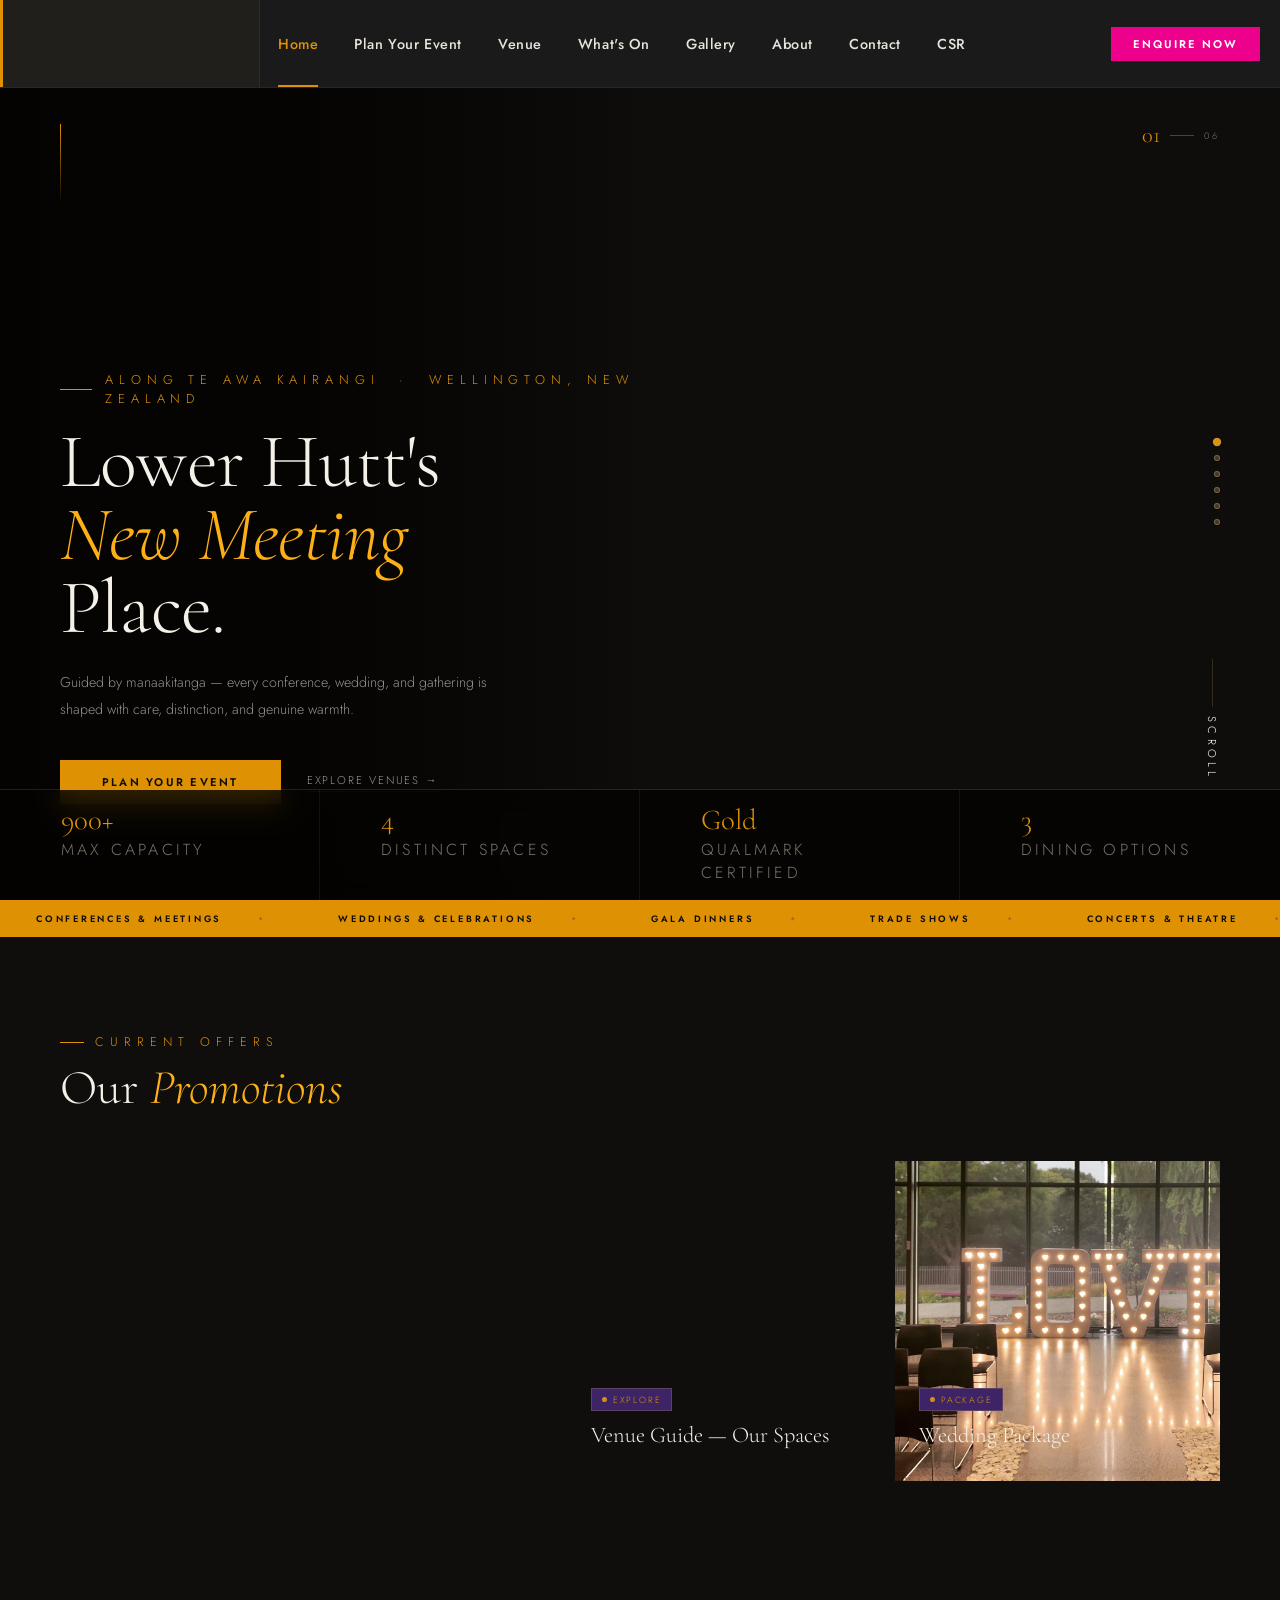
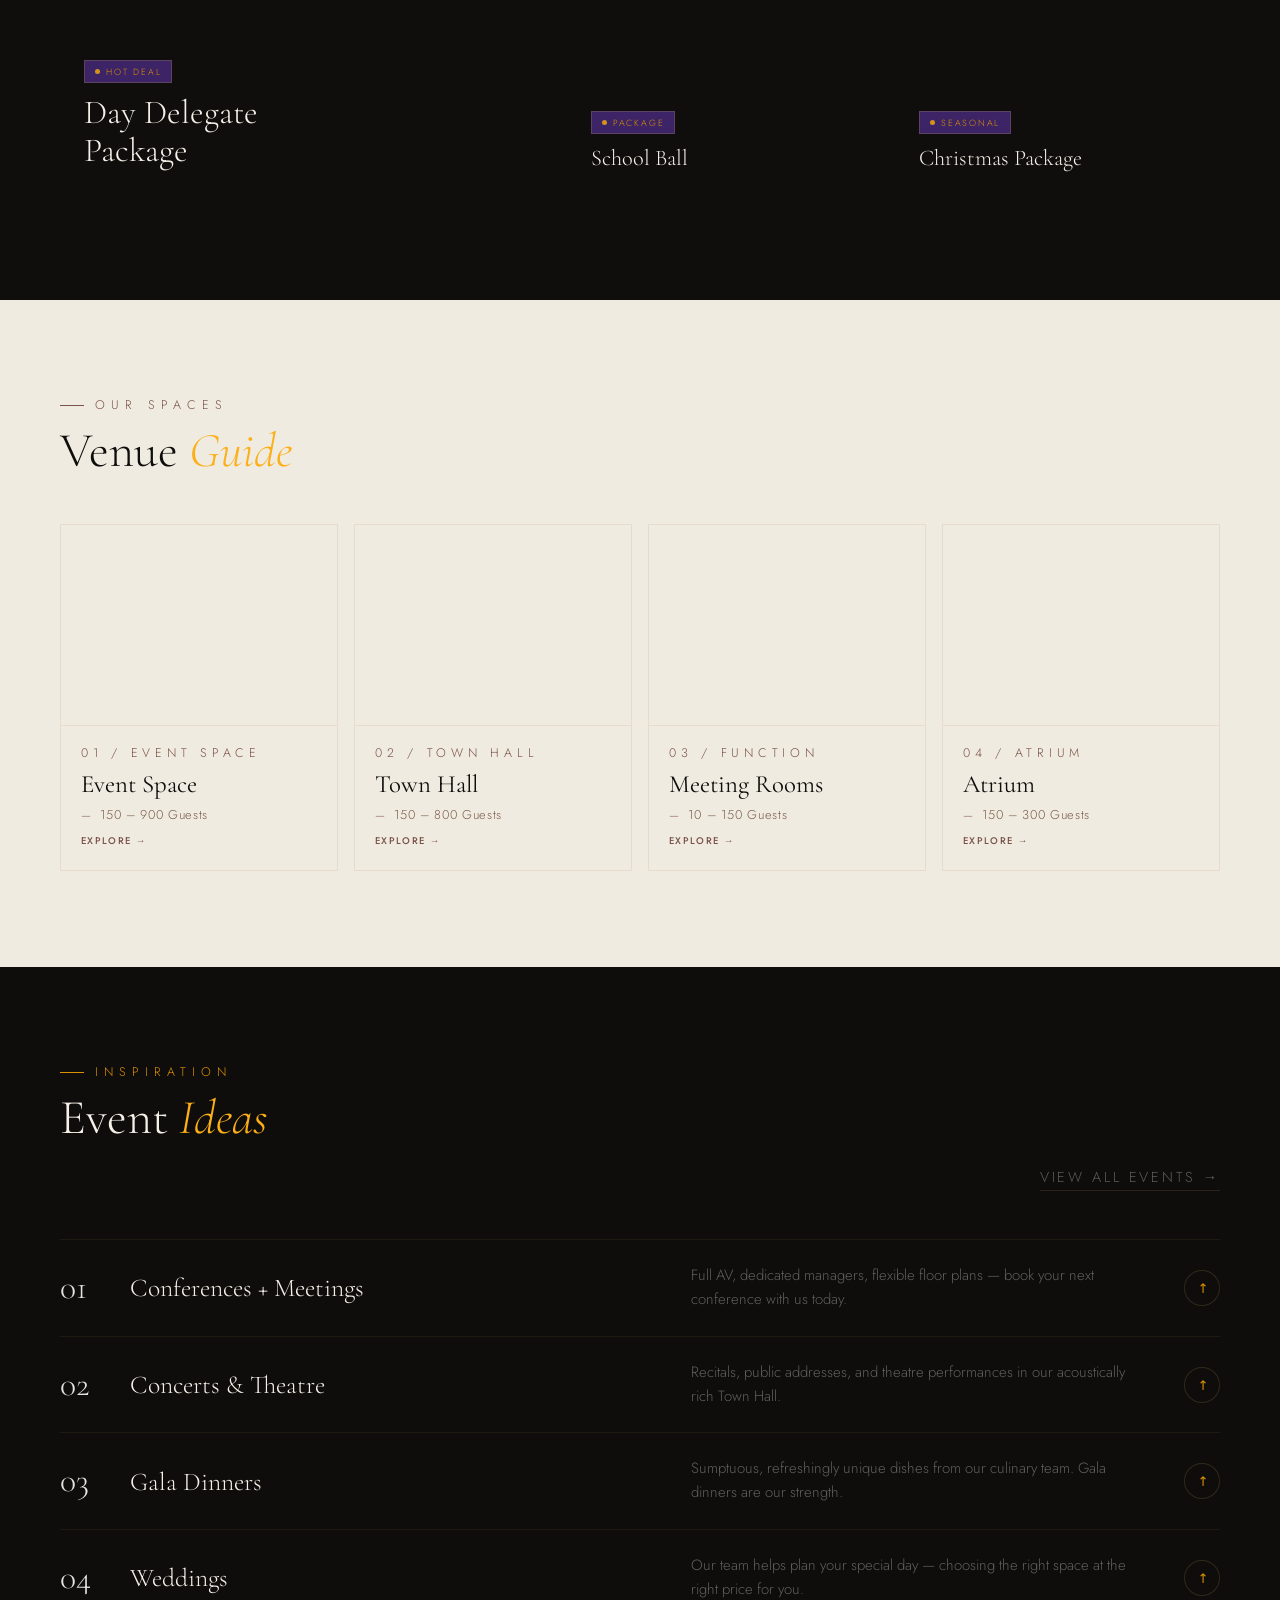
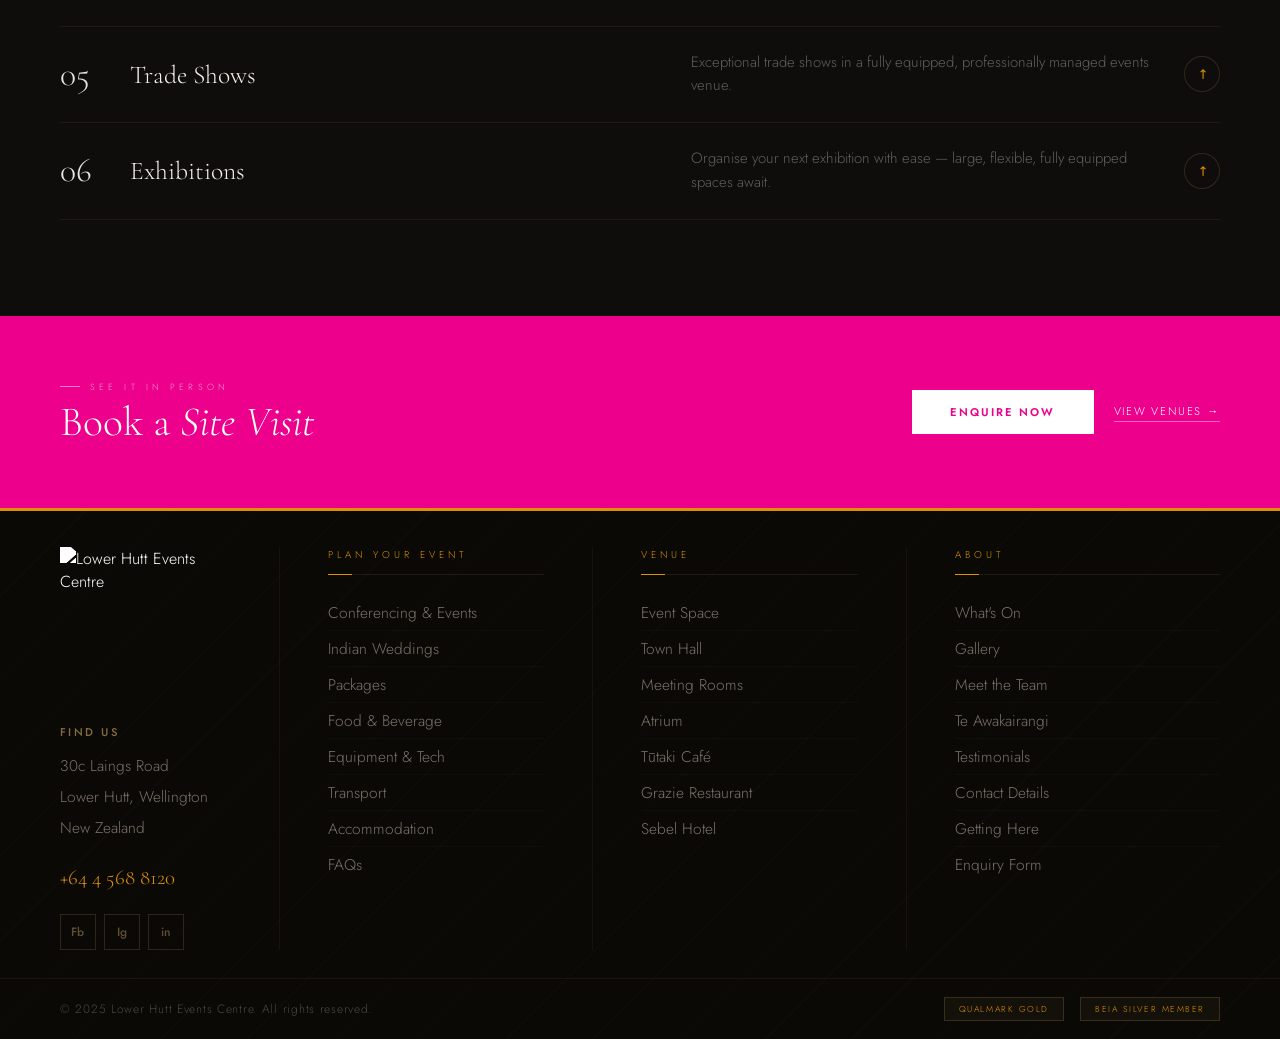
==== index.html @ 1696bfb8 "Update index.html" ====
<!DOCTYPE html>
<html lang="en">
<head>
<meta charset="UTF-8"/>
<meta name="viewport" content="width=device-width, initial-scale=1.0"/>
<link rel="stylesheet" href="style.css">
<title>Lower Hutt Events Centre</title>
<link rel="preconnect" href="https://fonts.googleapis.com"/>
<link rel="preconnect" href="https://fonts.gstatic.com" crossorigin/>
<link href="https://fonts.googleapis.com/css2?family=Cormorant+Garamond:ital,wght@0,300;0,400;0,600;1,300;1,400&family=Jost:wght@200;300;400;500;600&display=swap" rel="stylesheet"/>
<style>
 :root {
  --ink: #0e0d0b;
  --cream: #f5f0e8;
  --gold: #df9104;
  --gold-light: #fcaf17;
  --muted: #7a7268;
  --rust: #ec008c;
  --rust-dark: #3d2466;
  --section-bg: #f0ebe0;
  --section-dark: #0f0e0c;
  --lhec-img: url('https://amayaliving.co.nz/wp-content/uploads/2026/01/Event-Space-2-south-1.jpg');
}
/* rest of your CSS exactly as it is */
*, *::before, *::after { box-sizing: border-box; margin: 0; padding: 0; }
html { scroll-behavior: smooth; }
body { background: var(--ink); color: var(--cream); font-family: 'Jost', sans-serif; font-weight: 300; overflow-x: hidden; }
/* ═══════════════════════════════════════════
   NAV — identical to homepage
═══════════════════════════════════════════ */
 nav {
    position: fixed; top: 0; left: 0; right: 0; z-index: 500;
    display: flex; align-items: stretch;
    background: #1a1a1a;
    border-bottom: 1px solid rgba(255,255,255,.06);
 
    /* ✦ Taller nav to give logo room */
    height: 88px;
  }
 
  .nav-logo-wrap {
    display: flex; align-items: center;
    /* ✦ More vertical padding + wider slot */
    padding: 10px 36px;
    border-right: 1px solid rgba(255,255,255,.07);
    flex-shrink: 0;
 
    /* ✦ Subtle gold left-border accent so logo area feels premium */
    border-left: 3px solid var(--gold);
    background: rgba(184,151,90,.04);
  }
 
  .nav-logo-wrap img {
    /* ✦ Bigger: was 68px, now 72px height with no filter so gold shows */
    height: 160px;
    width: auto;
    object-fit: contain;
    /* removed brightness(0) invert so the real logo colours show */
    /* if your logo is dark-on-white, keep the filter line below instead: */
    /* filter: brightness(0) invert(1); */
    filter: brightness(0) invert(1);
  }
 
  /* ── everything below is UNCHANGED from your original ── */
  .nav-menu { display: flex; align-items: stretch; list-style: none; flex: 1; }
  .nav-menu li { display: flex; align-items: stretch; position: relative; }
  .nav-menu a {
    display: flex; align-items: center; padding: 0 18px;
    color: #e8e4dc; text-decoration: none;
    font-family: 'Jost'; font-size: .90rem; font-weight: 500; letter-spacing: .04em;
    white-space: nowrap; position: relative; transition: color .25s, background .25s;
  }
  .nav-menu a::after {
    content: ''; position: absolute; bottom: 0; left: 18px; right: 18px;
    height: 2px; background: var(--rust);
    transform: scaleX(0); transform-origin: left; transition: transform .28s ease;
  }
  .nav-menu a:hover { color: #fff; background: rgba(255,255,255,.04); }
  .nav-menu a:hover::after { transform: scaleX(1); }
  .nav-menu a.active-page { color: var(--gold); }
  .nav-menu a.active-page::after { transform: scaleX(1); background: var(--gold); }
 
  /* Dropdown */
  .nav-menu li:hover .dropdown { opacity: 1; pointer-events: all; transform: translateY(0); }
  .dropdown {
    position: absolute; top: 100%; left: 0; min-width: 240px;
    background: #1a1a1a; border: 1px solid rgba(255,255,255,.07);
    border-top: 2px solid var(--rust);
    opacity: 0; pointer-events: none; transform: translateY(8px);
    transition: opacity .25s, transform .25s;
    z-index: 600;
  }
  .dropdown a {
    padding: 11px 20px; font-size: .90rem; border-bottom: 1px solid rgba(255,255,255,.04);
    display: block;
  }
  .dropdown a:last-child { border-bottom: none; }
  .dropdown .sub-dropdown {
    position: absolute; left: 100%; top: 0; min-width: 200px;
    background: #222; border: 1px solid rgba(255,255,255,.07);
    opacity: 0; pointer-events: none; transform: translateX(8px);
    transition: opacity .25s, transform .25s;
  }
  .dropdown li:hover .sub-dropdown { opacity: 1; pointer-events: all; transform: translateX(0); }
  .dropdown li { position: relative; flex-direction: column; }
  .dropdown li a { width: 100%; }
 
  .nav-cta-wrap { display: flex; align-items: center; padding: 0 20px; flex-shrink: 0; }
  .nav-cta {
    font-size: .7rem; font-weight: 600; letter-spacing: .18em; text-transform: uppercase;
    color: #fff; background: var(--rust); padding: 9px 22px;
    text-decoration: none; transition: background .25s;
  }
  .nav-cta:hover { background: var(--rust-dark); }


  /* ══════════════════════════
     HERO
  ══════════════════════════ */
  .hero {
    position: relative;
    height: calc(100vh - 64px);
    margin-top: 64px;
    min-height: 620px;
    display: flex; flex-direction: column; justify-content: flex-end;
    overflow: hidden;
  }
 
  /* ── OLD single .hero-img replaced by slider (see below) ── */
 
  .hero-overlay {
    position: absolute; inset: 0; z-index: 2;
    background: linear-gradient(
      to right,
      rgba(4,3,2,0.97) 0%,
      rgba(4,3,2,0.80) 25%,
      rgba(4,3,2,0.0) 50%
    );
    pointer-events: none;
  }
  .hero-overlay::after {
    content: ''; position: absolute; inset: 0;
    background: linear-gradient(to right, rgba(4,3,2,.5) 0%, transparent 55%);
  }
 
  .hero-rule {
    position: absolute; top: 60px; left: 60px; z-index: 5;
    width: 1px; height: 0;
    background: linear-gradient(to bottom, var(--gold), transparent);
    animation: growR 1.1s .5s forwards;
  }
  @keyframes growR { to { height: 80px; } }
 
  .hero-content { position: relative; z-index: 3; padding: 0 60px 96px; max-width: 760px; }
 
  .hero-eyebrow {
    display: flex; align-items: center; gap: 13px;
    font-size: .8rem; letter-spacing: .46em; text-transform: uppercase; color: var(--gold);
    margin-bottom: 18px; opacity: 0; animation: up .7s .5s forwards;
  }
  .hero-eyebrow::before { content: ''; width: 32px; height: 1px; background: var(--gold); flex-shrink: 0; }
 
  .hero-h1 {
    font-family: 'Cormorant Garamond', serif; font-weight: 300;
    font-size: clamp(3rem, 6vw, 6.8rem);
    line-height: .95; letter-spacing: -.01em; margin-bottom: 24px;
    opacity: 0; animation: up .9s .65s forwards;
  }
  .hero-h1 em { font-style: italic; color: var(--gold-light); display: block; }
 
  .hero-sub {
    font-size: .89rem; font-weight: 300; color: rgba(245,240,232,.6);
    line-height: 1.85; max-width: 440px; margin-bottom: 38px;
    opacity: 0; animation: up .7s .85s forwards;
  }
  .hero-btns { display: flex; align-items: center; gap: 26px; opacity: 0; animation: up .7s 1.0s forwards; }
 
  .btn-gold { background: var(--gold); color: var(--ink); padding: 14px 42px; font-family: 'Jost'; font-size: .7rem; font-weight: 600; letter-spacing: .2em; text-transform: uppercase; text-decoration: none; transition: background .3s, transform .2s; display: inline-block; }
  .btn-gold:hover { background: var(--gold-light); transform: translateY(-2px); }
  .btn-line { color: rgba(245,240,232,.62); font-size: .7rem; letter-spacing: .17em; text-transform: uppercase; text-decoration: none; display: flex; align-items: center; gap: 9px; border-bottom: 1px solid rgba(184,151,90,.32); padding-bottom: 3px; transition: color .3s, border-color .3s; }
  .btn-line:hover { color: var(--cream); border-color: var(--gold); }
 
  .hero-stats {
    position: absolute; bottom: 0; left: 0; right: 0; z-index: 4;
    display: grid; grid-template-columns: repeat(4,1fr);
    border-top: 1px solid rgba(184,151,90,.18);
    opacity: 0; animation: up .6s 1.2s forwards;
  }
  .hero-stat { padding: 16px 61px; background: rgba(4,3,2,.78); backdrop-filter: blur(14px); border-right: 1px solid rgba(184,151,90,.1); display: flex; flex-direction: column; gap: 3px; }
  .hero-stat:last-child { border-right: none; }
  .hs-n { font-family: 'Cormorant Garamond', serif; font-size: 1.8rem; font-weight: 300; color: var(--gold); line-height: 1; }
  .hs-l {  letter-spacing: .2em; text-transform: uppercase; color: var(--muted); }
 
  /* ── scroll-hint: now the animated slider line ── */
  .scroll-hint {
    position: absolute; right: 60px; bottom: 119px; z-index: 6;
    display: flex; flex-direction: column; align-items: center; gap: 9px;
    opacity: 0; animation: fi .8s 1.5s forwards;
  }
  .scroll-hint span { font-size: .70rem;
    letter-spacing: .38em;
    text-transform: uppercase;
    color: #ffffff;
    font-weight: 300;
    writing-mode: vertical-rl; }
 
  /* The line — now acts as slide progress indicator */
  .scroll-line {
    width: 1px;
    height: 48px;
    background: rgba(184,151,90,.22);
    position: relative;
    overflow: hidden;
  }
  .scroll-line::after {
    content: '';
    position: absolute;
    top: -100%;
    left: 0;
    width: 100%;
    height: 100%;
    background: linear-gradient(to bottom, var(--gold), transparent);
    animation: slideProgress var(--slide-duration, 5s) linear infinite;
  }
  @keyframes slideProgress {
    0%   { top: -100%; opacity: 1; }
    85%  { top: 100%;  opacity: 1; }
    100% { top: 100%;  opacity: 0; }
  }
 
  @keyframes up { from{opacity:0;transform:translateY(24px)} to{opacity:1;transform:translateY(0)} }
  @keyframes fi  { from{opacity:0} to{opacity:1} }
 
  /* ══════════════════════════
       IMAGE SLIDER  (right half)
  ══════════════════════════ */
  .hero-slider {
    position: absolute;
    inset: 0;
    z-index: 1;
  }
 
  /* Each slide fills the full hero area; left 50% is covered by overlay gradient */
  .slide {
    position: absolute; inset: 0;
    background-size: cover;
    background-position: center 35%;
    opacity: 0;
    transform: scale(1.06);
    transition: opacity 1.1s cubic-bezier(.4,0,.2,1), transform 6s ease-out;
  }
  .slide.active {
    opacity: 1;
    transform: scale(1.0);
  }
  /* Subtle Ken-Burns exit for leaving slide */
  .slide.leaving {
    opacity: 0;
    transform: scale(1.04);
    transition: opacity 1.1s cubic-bezier(.4,0,.2,1), transform 1.1s ease-in;
  }
 
  /* Slide counter top-right */
  .slide-counter {
    position: absolute;
    top: 60px; right: 60px;
    z-index: 6;
    display: flex; align-items: center; gap: 10px;
    opacity: 0; animation: fi .8s 1.5s forwards;
  }
  .sc-current {
    font-family: 'Cormorant Garamond', serif;
    font-size: 1.4rem; font-weight: 300;
    color: var(--gold); line-height: 1;
  }
  .sc-sep { width: 24px; height: 1px; background: rgba(184,151,90,.4); }
  .sc-total { font-size: .58rem; letter-spacing: .3em; color: var(--muted); }
 
  /* Dot nav — stacked vertically on right edge */
  .slide-dots {
    position: absolute;
    right: 60px; top: 50%;
    transform: translateY(-50%);
    z-index: 6;
    display: flex; flex-direction: column; gap: 10px;
    opacity: 0; animation: fi .8s 1.7s forwards;
  }
  .dot {
    width: 6px; height: 6px;
    border-radius: 50%;
    background: rgba(184,151,90,.3);
    border: 1px solid rgba(184,151,90,.5);
    cursor: pointer;
    transition: background .3s, transform .3s;
  }
  .dot.active {
    background: var(--gold);
    transform: scale(1.4);
  }

  /* ══════════════════════════
     MARQUEE
  ══════════════════════════ */
  .marquee-band { background: var(--gold); padding: 12px 0; overflow: hidden; }
  .marquee-track { display: flex; width: max-content; animation: roll 28s linear infinite; }
  .marquee-track:hover { animation-play-state: paused; }
  .m-item { font-family: 'Jost'; font-size: .58rem; font-weight: 600; letter-spacing: .3em; text-transform: uppercase; color: var(--ink); white-space: nowrap; padding: 0 36px; display: flex; align-items: center; }
  .m-item::after { content: '✦'; margin-left: 36px; font-size: .38rem; color: rgba(14,13,11,.28); }
  @keyframes roll { from{transform:translateX(0)} to{transform:translateX(-50%)} }

  /* ══════════════════════════
     SHARED
  ══════════════════════════ */
  .sec-label { display: flex; align-items: center; gap: 11px; font-size: .78rem; letter-spacing: .48em; text-transform: uppercase; color: var(--gold); margin-bottom: 11px; }
  .sec-label::before { content: ''; width: 24px; height: 1px; background: var(--gold); }
  .sec-title { font-family: 'Cormorant Garamond', serif; font-size: clamp(2.3rem, 3.8vw, 3.8rem); font-weight: 300; line-height: 1.05; margin-bottom: 48px; }
  .sec-title em { font-style: italic; color: var(--gold-light); }

  /* ══════════════════════════
     PROMOTIONS
  ══════════════════════════ */
  .promotions { background: var(--section-dark); padding: 96px 60px; }

  .promo-grid { display: grid; grid-template-columns: 1.55fr 1fr 1fr; grid-template-rows: 320px 320px; gap: 3px; }

  .promo-card { position: relative; overflow: hidden; display: flex; flex-direction: column; justify-content: flex-end; text-decoration: none; color: var(--cream); }
  .promo-card.tall { grid-row: span 2; }

  .pc-bg {
    position: absolute; inset: 0;
    background-image: var(--lhec-img);
    background-size: cover;
    transition: transform .62s ease;
  }
  .promo-card.tall         .pc-bg { background-image:url('daydeli.jpg'); background-position: center 25%; }
  .promo-card:nth-child(2) .pc-bg { background-position: 12% 45%; }
  .promo-card:nth-child(3) .pc-bg { background-image:url('wedding.jpg');  }
  .promo-card:nth-child(4) .pc-bg { background-image:url('schollball.jpg'); background-position: 45% 65%; }
  .promo-card:nth-child(5) .pc-bg { background-image:url('christmas.jpg');  }
  .promo-card:hover .pc-bg { transform: scale(1.07); }

  .promo-card.tall         .pc-bg::after { content:''; position:absolute; inset:0;  }
  .promo-card:nth-child(2) .pc-bg::after { content:''; position:absolute; inset:0;  }
  .promo-card:nth-child(3) .pc-bg::after { content:''; position:absolute; inset:0; }
  .promo-card:nth-child(4) .pc-bg::after { content:''; position:absolute; inset:0;  }
  .promo-card:nth-child(5) .pc-bg::after { content:''; position:absolute; inset:0; }

  .pc-ov { position: absolute; inset: 0; z-index: 1; /*background: linear-gradient(to top, rgba(4,3,2,.93) 0%, rgba(4,3,2,.18) 55%, transparent 100%); transition: background .4s;*/ }
  .promo-card:hover .pc-ov { /*background: linear-gradient(to top, rgba(4,3,2,.97) 0%, rgba(4,3,2,.44) 60%, rgba(4,3,2,.06) 100%);*/ }

  .pc-body { position: relative; z-index: 2; padding: 22px 24px 26px; }
  .pc-badge { display: inline-flex; align-items: center; gap: 6px; font-size: .56rem; letter-spacing: .2em; text-transform: uppercase; color: var(--gold); background:#3d2466; border: 1px solid rgba(184,151,90,.26); padding: 4px 10px; margin-bottom: 11px; }
  .pc-badge .dot { width: 5px; height: 5px; border-radius: 50%; background: var(--gold); flex-shrink: 0; }
  .pc-name { font-family: 'Cormorant Garamond', serif; font-size: 1.4rem; font-weight: 300; line-height: 1.15; margin-bottom: 7px; }
  .promo-card.tall .pc-name { font-size: 2.1rem; }
  .pc-desc { font-size: .79rem; color: rgba(245,240,232,.52); line-height: 1.7; max-height: 0; overflow: hidden; opacity: 0; transition: max-height .44s, opacity .38s; }
  .promo-card:hover .pc-desc { max-height: 70px; opacity: 1; }
  .pc-cta {     
    display: inline-flex;
    align-items: center;
    gap: 7px;
    margin-top: 13px;
    font-size: 0.93rem;
    letter-spacing: .17em;
    text-transform: uppercase;
    color: #000000;
    transition: gap .3s;
    font-weight: 400; }
  .promo-card:hover .pc-cta { gap: 13px; }

  /* ══════════════════════════
     VENUE GUIDE
     Card = image on top (no gradient) + clean info strip below
  ══════════════════════════ */
  .venue-guide { background: var(--section-bg); color: var(--ink); padding: 96px 60px; }
  .venue-guide .sec-label { color: #7a5248; }
  .venue-guide .sec-label::before { background: #7a5248; }
  .venue-guide .sec-title { color: var(--ink); }

  .vg-grid { display: grid; grid-template-columns: repeat(4,1fr); gap: 16px; }

  .vg-card {
    display: flex; flex-direction: column;
    text-decoration: none; color: var(--ink);
    background: var(--section-bg);
    border: 1px solid rgba(139,76,42,.1);
    overflow: hidden;
    transition: box-shadow .3s, transform .3s;
  }
  .vg-card:hover { box-shadow: 0 8px 32px rgba(0,0,0,.1); transform: translateY(-3px); }

  /* Image top portion — no overlay, no gradient */
  .vg-img-wrap {
    height: 200px; overflow: hidden; flex-shrink: 0;
  }
  .vg-img {
    width: 100%; height: 100%;
    background-image: var(--lhec-img);
    background-size: cover;
    transition: transform .55s ease;
  }
  .vg-card:nth-child(1) .vg-img { background-image:url('images/hero-gallery.jpg');background-position: 18% 28%; }
  .vg-card:nth-child(2) .vg-img { background-image:url('images/townhall-home.jpeg');background-position: 50% 18%; }
  .vg-card:nth-child(3) .vg-img { background-image:url('images/Meeting Room.jpg');background-position: 80% 42%; }
  .vg-card:nth-child(4) .vg-img {background-image:url('images/Artium.jpg'); background-position: 28% 62%; }
  .vg-card:hover .vg-img { transform: scale(1.06); }

  /* Clean info strip — exactly like reference screenshot */
  .vg-info {
    padding: 18px 20px 22px;
    border-top: 1px solid rgba(139,76,42,.1);
    display: flex; flex-direction: column; gap: 0;
    background: var(--section-bg);
  }
  .vg-num { font-size: .78rem; letter-spacing: .38em; text-transform: uppercase; color: #7a5248; margin-bottom: 7px; }
  .vg-name { font-family: 'Cormorant Garamond', serif; font-size: 1.55rem; font-weight: 400; margin-bottom: 6px; color: var(--ink); }
  .vg-cap { font-size: .8rem; color: #7a5c48; display: flex; align-items: center; gap: 8px; letter-spacing: .05em; margin-bottom: 10px; }
  .vg-cap::before { content: '—'; color: #7a5248; font-size: .7rem; }
  .vg-arrow { display: inline-flex; align-items: center; gap: 5px; font-size: .6rem; letter-spacing: .14em; text-transform: uppercase; color: #7a5248; font-weight: 500; transition: gap .3s; }
  .vg-card:hover .vg-arrow { gap: 10px; }

  /* ══════════════════════════
     EVENT IDEAS
  ══════════════════════════ */
  .event-ideas { background: var(--ink); padding: 96px 60px; }
  .ei-header { display: flex; justify-content: space-between; align-items: flex-end; margin-bottom: 48px; }
  .ei-all { font-size: .90rem; letter-spacing: .2em; text-transform: uppercase; color: rgba(245,240,232,.35); text-decoration: none; border-bottom: 1px solid rgba(184,151,90,.16); padding-bottom: 3px; transition: color .3s, border-color .3s; }
  .ei-all:hover { color: var(--gold); border-color: var(--gold); }
  .ei-list { display: flex; flex-direction: column; }
  .ei-item { display: grid; grid-template-columns: 70px 1fr 1fr auto; align-items: center; padding: 24px 0; border-bottom: 1px solid rgba(184,151,90,.09); text-decoration: none; color: var(--cream); position: relative; overflow: hidden; transition: padding-left .34s; }
  .ei-item::before { content: ''; position: absolute; inset: 0; width: 0; background: rgba(184,151,90,.04); transition: width .38s; }
  .ei-item:hover { padding-left: 10px; }
  .ei-item:hover::before { width: 100%; }
  .ei-item:first-child { border-top: 1px solid rgba(184,151,90,.09); }
  .ei-n { font-family: 'Cormorant Garamond', serif; font-size: 2.1rem; font-weight: 300; color: rgba(255, 255, 255, 0.889); line-height: 1; transition: color .3s; }
  .ei-item:hover .ei-n { color: rgba(184,151,90,.3); }
  .ei-name { font-family: 'Cormorant Garamond', serif; font-size: 1.6rem; font-weight: 300; transition: color .3s; }
  .ei-item:hover .ei-name { color: var(--gold-light); }
  .ei-desc { font-size: .93rem; color: rgba(245,240,232,.36); line-height: 1.6; padding: 0 34px; transition: color .3s; }
  .ei-item:hover .ei-desc { color: rgba(245,240,232,.6); }
  .ei-arr { width: 36px; height: 36px; border: 1px solid rgba(184,151,90,.2); border-radius: 50%; display: flex; align-items: center; justify-content: center; color: var(--gold); font-size: .82rem; transform: rotate(-45deg); transition: transform .3s, background .3s, border-color .3s; }
  .ei-item:hover .ei-arr { transform: rotate(0); background: var(--gold); color: var(--ink); border-color: var(--gold); }

  /* ══════════════════════════
     FOOTER
  ══════════════════════════ */
 
</style>
</head>
<body>
<!-- ══ NAV ══ -->
<nav id="nav">
  <div class="nav-logo-wrap">
    <img src="https://amayaliving.co.nz/wp-content/uploads/2025/12/5-2.png" alt="Lower Hutt Events Centre"/>
  </div>
  <ul class="nav-menu">
    <li><a href="#"  class="active-page" >Home</a></li>
    <li>
      <a href="#" class="">Plan Your Event</a>
      <ul class="dropdown">
        <li><a href="#">Conferencing & Events</a></li>
        <li><a href="#">Indian Weddings</a></li>
        <li>
          <a href="#">Packages ›</a>
          <ul class="sub-dropdown">
            <li><a href="#">All Packages</a></li>
            <li><a href="#">Day Delegate</a></li>
            <li><a href="#">Wedding</a></li>
            <li><a href="#">School Ball</a></li>
            <li><a href="#">Christmas</a></li>
          </ul>
        </li>
        <li>
          <a href="#">Food & Beverage ›</a>
          <ul class="sub-dropdown">
            <li><a href="#">Catering</a></li>
            <li><a href="#">Tūtaki Café</a></li>
            <li><a href="#">Grazie Restaurant</a></li>
          </ul>
        </li>
        <li><a href="#">Equipment & Technology</a></li>
        <li><a href="#">Transport</a></li>
        <li><a href="#">Accommodation</a></li>
        <li><a href="#">FAQs</a></li>
      </ul>
    </li>
    <li>
      <a href="#">Venue</a>
      <ul class="dropdown">
        <li><a href="EventSpace.html">Event Space</a></li>
        <li><a href="TownHall.html">Town Hall</a></li>
        <li><a href="MeetingRooms.html">Meeting Rooms</a></li>
        <li><a href="Atrium.html">Atrium</a></li>
        <li><a href="TūtakiCafé.html">Tūtaki Café</a></li>
        <li><a href="Accommodation.html">Accommodation</a></li>
        <li><a href="FAQs.html">FAQs</a></li>
      </ul>
    </li>
    <li><a href="whtason.HTML">What's On</a></li>
    <li><a href="#">Gallery</a></li>
    <li>
      <a href="about.html">About</a>
    </li>
    <li>
      <a href="Contact.html">Contact</a>
    </li>
    <li><a href="#">CSR</a></li>
  </ul>
  <div class="nav-cta-wrap">
    <a href="Contact.html" class="nav-cta">Enquire Now</a>
  </div>
</nav>

<!-- ══ HERO ══ -->
<section class="hero">
 
  <!-- ★ NEW: 6-image slider (replaces single .hero-img) -->
  <div class="hero-slider" id="heroSlider">
    <div class="slide active" style="background-image:url('images/Hero\ Shot.png')"></div>
    <div class="slide" style="background-image:url('images/Meeting\ Room.jpg')"></div>
    <div class="slide" style="background-image:url('images/Vintners’Lunch2019--36.jpg')"></div>
    <div class="slide" style="background-image:url('images/NZHY\ -\ 016.JPG')"></div>
    <div class="slide" style="background-image:url('images/Artium-hero.jpg')"></div>
    <div class="slide" style="background-image:url('images/tutaki-hero.jpg')"></div>
  </div>
 
  <!-- Slide counter top-right -->
  <div class="slide-counter">
    <span class="sc-current" id="scCurrent">01</span>
    <span class="sc-sep"></span>
    <span class="sc-total">06</span>
  </div>
 
  <!-- Dot navigation -->
  <div class="slide-dots" id="slideDots"></div>
 
  <!-- Overlay gradient (unchanged) -->
  <div class="hero-overlay"></div>
 
  <!-- Vertical rule (unchanged) -->
  <div class="hero-rule"></div>
 
  <!-- Content (unchanged) -->
  <div class="hero-content">
    <p class="hero-eyebrow">Along Te Awa Kairangi &nbsp;·&nbsp; Wellington, New Zealand</p>
    <h1 class="hero-h1">
      Lower Hutt's<br>
      <em>New Meeting</em>
      Place.
    </h1>
    <p class="hero-sub">Guided by manaakitanga — every conference, wedding, and gathering is shaped with care, distinction, and genuine warmth.</p>
    <div class="hero-btns">
      <a href="#promotions" class="btn-gold">Plan Your Event</a>
      <a href="#venues" class="btn-line">Explore Venues →</a>
    </div>
  </div>
 
  <!-- Stats bar (unchanged) -->
  <div class="hero-stats">
    <div class="hero-stat"><span class="hs-n">900+</span><span class="hs-l">Max Capacity</span></div>
    <div class="hero-stat"><span class="hs-n">4</span><span class="hs-l">Distinct Spaces</span></div>
    <div class="hero-stat"><span class="hs-n">Gold</span><span class="hs-l">QualMark Certified</span></div>
    <div class="hero-stat"><span class="hs-n">3</span><span class="hs-l">Dining Options</span></div>
  </div>
 
  <!-- Scroll hint with animated line (unchanged markup, enhanced line) -->
  <div class="scroll-hint">
    <div class="scroll-line"></div>
    <span>Scroll</span>
  </div>
</section>

<!-- ══ MARQUEE ══ -->
<div class="marquee-band">
  <div class="marquee-track">
    <span class="m-item">Conferences & Meetings</span><span class="m-item">Weddings & Celebrations</span><span class="m-item">Gala Dinners</span><span class="m-item">Trade Shows</span><span class="m-item">Concerts & Theatre</span><span class="m-item">School Balls</span><span class="m-item">Exhibitions</span><span class="m-item">QualMark Gold Certified</span><span class="m-item">Conferences & Meetings</span><span class="m-item">Weddings & Celebrations</span><span class="m-item">Gala Dinners</span><span class="m-item">Trade Shows</span><span class="m-item">Concerts & Theatre</span><span class="m-item">School Balls</span><span class="m-item">Exhibitions</span><span class="m-item">QualMark Gold Certified</span>
  </div>
</div>

<!-- ══ PROMOTIONS ══ -->
<section class="promotions" id="promotions">
  <div class="reveal">
    <p class="sec-label">Current Offers</p>
    <h2 class="sec-title">Our <em>Promotions</em></h2>
  </div>
  <div class="promo-grid reveal">
    <div class="promo-card tall">
      <div class="pc-bg"></div><div class="pc-ov"></div>
      <div class="pc-body">
        <div class="pc-badge"><span class="dot"></span>Hot Deal</div>
        <h3 class="pc-name">Day Delegate<br>Package</h3>
        
      </div>
    </div>
    <div class="promo-card">
      <div class="pc-bg"></div><div class="pc-ov"></div>
      <div class="pc-body">
        <div class="pc-badge"><span class="dot"></span>Explore</div>
        <h3 class="pc-name">Venue Guide — Our Spaces</h3>
        
      </div>
    </div>
    <div class="promo-card">
      <div class="pc-bg"></div><div class="pc-ov"></div>
      <div class="pc-body">
        <div class="pc-badge"><span class="dot"></span>Package</div>
        <h3 class="pc-name">Wedding Package</h3>
      
      
      </div>
    </div>
    <div class="promo-card">
      <div class="pc-bg"></div><div class="pc-ov"></div>
      <div class="pc-body">
        <div class="pc-badge"><span class="dot"></span>Package</div>
        <h3 class="pc-name">School Ball </h3>
       
    
      </div>
    </div>
    <div class="promo-card">
      <div class="pc-bg"></div><div class="pc-ov"></div>
      <div class="pc-body">
        <div class="pc-badge"><span class="dot"></span>Seasonal</div>
        <h3 class="pc-name">Christmas Package</h3>
        
    
      </div>
    </div>
  </div>
</section>

<!-- ══ VENUE GUIDE ══ -->
<section class="venue-guide" id="venues">
  <div class="reveal">
    <p class="sec-label">Our Spaces</p>
    <h2 class="sec-title">Venue <em>Guide</em></h2>
  </div>
  <div class="vg-grid">

    <div class="vg-card reveal">
      <div class="vg-img-wrap"><div class="vg-img"></div></div>
      <div class="vg-info">
        <p class="vg-num">01 / Event Space</p>
        <h3 class="vg-name">Event Space</h3>
        <p class="vg-cap">150 – 900 Guests</p>
        <span class="vg-arrow">EXPLORE →</span>
      </div>
    </div>

    <div class="vg-card reveal d1">
      <div class="vg-img-wrap"><div class="vg-img"></div></div>
      <div class="vg-info">
        <p class="vg-num">02 / Town Hall</p>
        <h3 class="vg-name">Town Hall</h3>
        <p class="vg-cap">150 – 800 Guests</p>
        <span class="vg-arrow">EXPLORE →</span>
      </div>
    </div>

    <div class="vg-card reveal d2">
      <div class="vg-img-wrap"><div class="vg-img"></div></div>
      <div class="vg-info">
        <p class="vg-num">03 / Function</p>
        <h3 class="vg-name">Meeting Rooms</h3>
        <p class="vg-cap">10 – 150 Guests</p>
        <span class="vg-arrow">EXPLORE →</span>
      </div>
    </div>

    <div class="vg-card reveal d3">
      <div class="vg-img-wrap"><div class="vg-img"></div></div>
      <div class="vg-info">
        <p class="vg-num">04 / Atrium</p>
        <h3 class="vg-name">Atrium</h3>
        <p class="vg-cap">150 – 300 Guests</p>
        <span class="vg-arrow">EXPLORE →</span>
      </div>
    </div>

  </div>
</section>

<!-- ══ EVENT IDEAS ══ -->
<section class="event-ideas" id="events">
  <div class="ei-header reveal">
    <div>
      <p class="sec-label">Inspiration</p>
      <h2 class="sec-title">Event <em>Ideas</em></h2>
    </div>
    <a href="#promotions" class="ei-all">View All Events →</a>
  </div>
  <div class="ei-list">
    <a class="ei-item reveal"    href="#promotions"><span class="ei-n">01</span><span class="ei-name">Conferences + Meetings</span><span class="ei-desc">Full AV, dedicated managers, flexible floor plans — book your next conference with us today.</span><span class="ei-arr">↗</span></a>
    <a class="ei-item reveal d1" href="#promotions"><span class="ei-n">02</span><span class="ei-name">Concerts & Theatre</span><span class="ei-desc">Recitals, public addresses, and theatre performances in our acoustically rich Town Hall.</span><span class="ei-arr">↗</span></a>
    <a class="ei-item reveal d2" href="#promotions"><span class="ei-n">03</span><span class="ei-name">Gala Dinners</span><span class="ei-desc">Sumptuous, refreshingly unique dishes from our culinary team. Gala dinners are our strength.</span><span class="ei-arr">↗</span></a>
    <a class="ei-item reveal d1" href="#promotions"><span class="ei-n">04</span><span class="ei-name">Weddings</span><span class="ei-desc">Our team helps plan your special day — choosing the right space at the right price for you.</span><span class="ei-arr">↗</span></a>
    <a class="ei-item reveal d2" href="#promotions"><span class="ei-n">05</span><span class="ei-name">Trade Shows</span><span class="ei-desc">Exceptional trade shows in a fully equipped, professionally managed events venue.</span><span class="ei-arr">↗</span></a>
    <a class="ei-item reveal d1" href="#promotions"><span class="ei-n">06</span><span class="ei-name">Exhibitions</span><span class="ei-desc">Organise your next exhibition with ease — large, flexible, fully equipped spaces await.</span><span class="ei-arr">↗</span></a>
  </div>
</section>
<div class="cta-band"><div class="cta-band-content"><p class="cta-band-label">See It In Person</p><h2 class="cta-band-title">Book a <em>Site Visit</em></h2></div><div class="cta-band-actions"><a href="#" class="btn-white">Enquire Now</a><a href="#" class="btn-outline-white">View Venues →</a></div></div>
<!-- ═══ LHEC FOOTER ═══ -->
<footer class="lhec-footer">
 
  <!-- main grid -->
  <div class="lhec-ft-grid">
 
    <!-- col 1 — brand -->
    <div class="lhec-ft-col lhec-reveal lhec-d1">
      <img
        src="https://amayaliving.co.nz/wp-content/uploads/2025/12/5-2.png"
        class="lhec-ft-logo"
        alt="Lower Hutt Events Centre"
      />
      <p class="lhec-ft-addr">
        <strong>Find Us</strong>
        30c Laings Road<br>
        Lower Hutt, Wellington<br>
        New Zealand
      </p>
      <a href="tel:+6445688120" class="lhec-ft-phone">+64 4 568 8120</a>
      <div class="lhec-ft-social">
        <a href="#" aria-label="Facebook">Fb</a>
        <a href="#" aria-label="Instagram">Ig</a>
        <a href="#" aria-label="LinkedIn">in</a>
      </div>
    </div>
 
    <!-- col 2 — Plan Your Event -->
    <div class="lhec-ft-col lhec-reveal lhec-d2">
      <p class="lhec-ft-heading">Plan Your Event</p>
      <ul class="lhec-ft-links">
        <li><a href="#">Conferencing &amp; Events</a></li>
        <li><a href="#">Indian Weddings</a></li>
        <li><a href="#">Packages</a></li>
        <li><a href="#">Food &amp; Beverage</a></li>
        <li><a href="#">Equipment &amp; Tech</a></li>
        <li><a href="#">Transport</a></li>
        <li><a href="#">Accommodation</a></li>
        <li><a href="#">FAQs</a></li>
      </ul>
    </div>
 
    <!-- col 3 — Venue -->
    <div class="lhec-ft-col lhec-reveal lhec-d3">
      <p class="lhec-ft-heading">Venue</p>
      <ul class="lhec-ft-links">
        <li><a href="#">Event Space</a></li>
        <li><a href="#">Town Hall</a></li>
        <li><a href="#">Meeting Rooms</a></li>
        <li><a href="#">Atrium</a></li>
        <li><a href="#">Tūtaki Café</a></li>
        <li><a href="#">Grazie Restaurant</a></li>
        <li><a href="#">Sebel Hotel</a></li>
      </ul>
    </div>
 
    <!-- col 4 — About -->
    <div class="lhec-ft-col lhec-reveal lhec-d4">
      <p class="lhec-ft-heading">About</p>
      <ul class="lhec-ft-links">
        <li><a href="#">What's On</a></li>
        <li><a href="#">Gallery</a></li>
        <li><a href="#">Meet the Team</a></li>
        <li><a href="#">Te Awakairangi</a></li>
        <li><a href="#">Testimonials</a></li>
        <li><a href="#">Contact Details</a></li>
        <li><a href="#">Getting Here</a></li>
        <li><a href="#">Enquiry Form</a></li>
      </ul>
    </div>
 
  </div>
 
  <!-- bottom bar -->
  <div class="lhec-ft-bottom">
    <p class="lhec-ft-copy">© 2025 Lower Hutt Events Centre. All rights reserved.</p>
    <div style="display:flex;align-items:center;gap:16px;">
      <span class="lhec-ft-badge">QualMark Gold</span>
      <span class="lhec-ft-badge">BEIA Silver Member</span>
    </div>
  </div>
 
</footer>
 
<script>
  const obs = new IntersectionObserver(entries => {
    entries.forEach(e => { if (e.isIntersecting) e.target.classList.add('lhec-in'); });
  }, { threshold: 0.1 });
  document.querySelectorAll('.lhec-reveal').forEach(el => obs.observe(el));
</script>
<!-- ══ FOOTER ══ -->
<script>
  const SLIDE_DURATION = 5000; // ms per slide
  const slides = document.querySelectorAll('.slide');
  const dotsWrap = document.getElementById('slideDots');
  const scCurrent = document.getElementById('scCurrent');
  let current = 0;
  let timer;
 
  // Sync CSS animation duration with JS duration
  document.querySelector('.scroll-line').style.setProperty('--slide-duration', (SLIDE_DURATION / 1000) + 's');
 
  // Build dots
  slides.forEach((_, i) => {
    const d = document.createElement('button');
    d.className = 'dot' + (i === 0 ? ' active' : '');
    d.setAttribute('aria-label', 'Slide ' + (i + 1));
    d.addEventListener('click', () => goTo(i));
    dotsWrap.appendChild(d);
  });
 
  const dots = () => dotsWrap.querySelectorAll('.dot');
 
  function goTo(next) {
    if (next === current) return;
    clearTimeout(timer);
 
    // leaving animation
    slides[current].classList.remove('active');
    slides[current].classList.add('leaving');
    setTimeout(() => slides[current].classList.remove('leaving'), 1200);
 
    // update dots & counter
    dots()[current].classList.remove('active');
    current = next;
    dots()[current].classList.add('active');
    scCurrent.textContent = String(current + 1).padStart(2, '0');
 
    // enter
    slides[current].classList.add('active');
 
    // restart the line animation
    const line = document.querySelector('.scroll-line');
    line.style.animation = 'none';
    line.offsetHeight; // reflow
    line.style.animation = '';
 
    schedule();
  }
 
  function schedule() {
    timer = setTimeout(() => goTo((current + 1) % slides.length), SLIDE_DURATION);
  }
  schedule();
</script>
</body>
</html>
---- style.css ----
:root {
  --ink: #0e0d0b;
  --cream: #f5f0e8;
  --gold: #df9104;
  --gold-light: #fcaf17;
  --muted: #7a7268;
  --rust: #ec008c;
  --rust-dark: #3d2466;
  --section-bg: #f0ebe0;
  --section-dark: #0f0e0c;
  --lhec-img: url('https://amayaliving.co.nz/wp-content/uploads/2026/01/Event-Space-2-south-1.jpg');
}
/* rest of your CSS exactly as it is */
*, *::before, *::after { box-sizing: border-box; margin: 0; padding: 0; }
html { scroll-behavior: smooth; }
body { background: var(--ink); color: var(--cream); font-family: 'Jost', sans-serif; font-weight: 300; overflow-x: hidden; }
/* ═══════════════════════════════════════════
   NAV — identical to homepage
═══════════════════════════════════════════ */
 nav {
    position: fixed; top: 0; left: 0; right: 0; z-index: 500;
    display: flex; align-items: stretch;
    background: #1a1a1a;
    border-bottom: 1px solid rgba(255,255,255,.06);
 
    /* ✦ Taller nav to give logo room */
    height: 88px;
  }
 
  .nav-logo-wrap {
    display: flex; align-items: center;
    /* ✦ More vertical padding + wider slot */
    padding: 10px 36px;
    border-right: 1px solid rgba(255,255,255,.07);
    flex-shrink: 0;
 
    /* ✦ Subtle gold left-border accent so logo area feels premium */
    border-left: 3px solid var(--gold);
    background: rgba(184,151,90,.04);
  }
 
  .nav-logo-wrap img {
    /* ✦ Bigger: was 68px, now 72px height with no filter so gold shows */
    height: 160px;
    width: auto;
    object-fit: contain;
    /* removed brightness(0) invert so the real logo colours show */
    /* if your logo is dark-on-white, keep the filter line below instead: */
    /* filter: brightness(0) invert(1); */
    filter: brightness(0) invert(1);
  }
 
  /* ── everything below is UNCHANGED from your original ── */
  .nav-menu { display: flex; align-items: stretch; list-style: none; flex: 1; }
  .nav-menu li { display: flex; align-items: stretch; position: relative; }
  .nav-menu a {
    display: flex; align-items: center; padding: 0 18px;
    color: #e8e4dc; text-decoration: none;
    font-family: 'Jost'; font-size: .90rem; font-weight: 500; letter-spacing: .04em;
    white-space: nowrap; position: relative; transition: color .25s, background .25s;
  }
  .nav-menu a::after {
    content: ''; position: absolute; bottom: 0; left: 18px; right: 18px;
    height: 2px; background: var(--rust);
    transform: scaleX(0); transform-origin: left; transition: transform .28s ease;
  }
  .nav-menu a:hover { color: #fff; background: rgba(255,255,255,.04); }
  .nav-menu a:hover::after { transform: scaleX(1); }
  .nav-menu a.active-page { color: var(--gold); }
  .nav-menu a.active-page::after { transform: scaleX(1); background: var(--gold); }
 
  /* Dropdown */
  .nav-menu li:hover .dropdown { opacity: 1; pointer-events: all; transform: translateY(0); }
  .dropdown {
    position: absolute; top: 100%; left: 0; min-width: 240px;
    background: #1a1a1a; border: 1px solid rgba(255,255,255,.07);
    border-top: 2px solid var(--rust);
    opacity: 0; pointer-events: none; transform: translateY(8px);
    transition: opacity .25s, transform .25s;
    z-index: 600;
  }
  .dropdown a {
    padding: 11px 20px; font-size: .90rem; border-bottom: 1px solid rgba(255,255,255,.04);
    display: block;
  }
  .dropdown a:last-child { border-bottom: none; }
  .dropdown .sub-dropdown {
    position: absolute; left: 100%; top: 0; min-width: 200px;
    background: #222; border: 1px solid rgba(255,255,255,.07);
    opacity: 0; pointer-events: none; transform: translateX(8px);
    transition: opacity .25s, transform .25s;
  }
  .dropdown li:hover .sub-dropdown { opacity: 1; pointer-events: all; transform: translateX(0); }
  .dropdown li { position: relative; flex-direction: column; }
  .dropdown li a { width: 100%; }
 
  .nav-cta-wrap { display: flex; align-items: center; padding: 0 20px; flex-shrink: 0; }
  .nav-cta {
    font-size: .7rem; font-weight: 600; letter-spacing: .18em; text-transform: uppercase;
    color: #fff; background: var(--rust); padding: 9px 22px;
    text-decoration: none; transition: background .25s;
  }
  .nav-cta:hover { background: var(--rust-dark); }


/* ═══════════════════════════════════════════
   INNER PAGE HERO (shorter than homepage)
═══════════════════════════════════════════ */
.inner-hero {
  position: relative;
  height: 420px; margin-top: 89px;
  display: flex; flex-direction: column; justify-content: flex-end;
  overflow: hidden;
}
.inner-hero.tall { height: 560px; }
.ih-bg {
  position: absolute; inset: 0;
  background-image: var(--lhec-img);
  background-size: cover; background-position: center;
}
.ih-overlay {
  position: absolute; inset: 0;
 
}
.ih-overlay::after {
  content: ''; position: absolute; inset: 0;
  background: linear-gradient(to right, rgba(4,3,2,.6) 0%, transparent 60%);
}
.ih-content {
  position: relative; z-index: 3; padding: 0 60px 52px; max-width: 800px;
}
.ih-breadcrumb {
  display: flex; align-items: center; gap: 8px;
  font-size: .rem; letter-spacing: .3em; text-transform: uppercase;
  color: var(--muted); margin-bottom: 14px;
}
.ih-breadcrumb a { color: var(--muted); text-decoration: none; transition: color .2s; }
.ih-breadcrumb a:hover { color: var(--gold); }
.ih-breadcrumb span { color: var(--gold); }
.ih-eyebrow {
  display: flex; align-items: center; gap: 12px;
  font-size: .90rem; letter-spacing: .46em; text-transform: uppercase;
  color: var(--gold); margin-bottom: 14px;
}
.ih-eyebrow::before { content: ''; width: 28px; height: 1px; background: var(--gold); }
.ih-h1 {
  font-family: 'Cormorant Garamond', serif; font-weight: 300;
  font-size: clamp(2.4rem, 4.5vw, 5rem);
  line-height: .95; letter-spacing: -.01em; margin-bottom: 16px;
}
.ih-h1 em { font-style: italic; color: var(--gold-light); display: block; }
.ih-sub {
  font-size: .88rem; font-weight: 300; color: rgba(245,240,232,.55);
  line-height: 1.8; max-width: 520px;
}
 :root {
  --ink: #0e0d0b;
  --cream: #f5f0e8;
  --gold: #df9104;
  --gold-light: #fcaf17;
  --muted: #7a7268;
  --rust: #ec008c;
  --rust-dark: #3d2466;
  --section-bg: #f0ebe0;
  --section-dark: #0f0e0c;
  --lhec-img: url('https://amayaliving.co.nz/wp-content/uploads/2026/01/Event-Space-2-south-1.jpg');
}
/* rest of your CSS exactly as it is */
*, *::before, *::after { box-sizing: border-box; margin: 0; padding: 0; }
html { scroll-behavior: smooth; }
body { background: var(--ink); color: var(--cream); font-family: 'Jost', sans-serif; font-weight: 300; overflow-x: hidden; }
/* ═══════════════════════════════════════════
   NAV — identical to homepage
═══════════════════════════════════════════ */
 nav {
    position: fixed; top: 0; left: 0; right: 0; z-index: 500;
    display: flex; align-items: stretch;
    background: #1a1a1a;
    border-bottom: 1px solid rgba(255,255,255,.06);
 
    /* ✦ Taller nav to give logo room */
    height: 88px;
  }
 
  .nav-logo-wrap {
    display: flex; align-items: center;
    /* ✦ More vertical padding + wider slot */
    padding: 10px 36px;
    border-right: 1px solid rgba(255,255,255,.07);
    flex-shrink: 0;
 
    /* ✦ Subtle gold left-border accent so logo area feels premium */
    border-left: 3px solid var(--gold);
    background: rgba(184,151,90,.04);
  }
 
  .nav-logo-wrap img {
    /* ✦ Bigger: was 68px, now 72px height with no filter so gold shows */
    height: 160px;
    width: auto;
    object-fit: contain;
    /* removed brightness(0) invert so the real logo colours show */
    /* if your logo is dark-on-white, keep the filter line below instead: */
    /* filter: brightness(0) invert(1); */
    filter: brightness(0) invert(1);
  }
 
  /* ── everything below is UNCHANGED from your original ── */
  .nav-menu { display: flex; align-items: stretch; list-style: none; flex: 1; }
  .nav-menu li { display: flex; align-items: stretch; position: relative; }
  .nav-menu a {
    display: flex; align-items: center; padding: 0 18px;
    color: #e8e4dc; text-decoration: none;
    font-family: 'Jost'; font-size: .90rem; font-weight: 500; letter-spacing: .04em;
    white-space: nowrap; position: relative; transition: color .25s, background .25s;
  }
  .nav-menu a::after {
    content: ''; position: absolute; bottom: 0; left: 18px; right: 18px;
    height: 2px; background: var(--rust);
    transform: scaleX(0); transform-origin: left; transition: transform .28s ease;
  }
  .nav-menu a:hover { color: #fff; background: rgba(255,255,255,.04); }
  .nav-menu a:hover::after { transform: scaleX(1); }
  .nav-menu a.active-page { color: var(--gold); }
  .nav-menu a.active-page::after { transform: scaleX(1); background: var(--gold); }
 
  /* Dropdown */
  .nav-menu li:hover .dropdown { opacity: 1; pointer-events: all; transform: translateY(0); }
  .dropdown {
    position: absolute; top: 100%; left: 0; min-width: 240px;
    background: #1a1a1a; border: 1px solid rgba(255,255,255,.07);
    border-top: 2px solid var(--rust);
    opacity: 0; pointer-events: none; transform: translateY(8px);
    transition: opacity .25s, transform .25s;
    z-index: 600;
  }
  .dropdown a {
    padding: 11px 20px; font-size: .90rem; border-bottom: 1px solid rgba(255,255,255,.04);
    display: block;
  }
  .dropdown a:last-child { border-bottom: none; }
  .dropdown .sub-dropdown {
    position: absolute; left: 100%; top: 0; min-width: 200px;
    background: #222; border: 1px solid rgba(255,255,255,.07);
    opacity: 0; pointer-events: none; transform: translateX(8px);
    transition: opacity .25s, transform .25s;
  }
  .dropdown li:hover .sub-dropdown { opacity: 1; pointer-events: all; transform: translateX(0); }
  .dropdown li { position: relative; flex-direction: column; }
  .dropdown li a { width: 100%; }
 
  .nav-cta-wrap { display: flex; align-items: center; padding: 0 20px; flex-shrink: 0; }
  .nav-cta {
    font-size: .7rem; font-weight: 600; letter-spacing: .18em; text-transform: uppercase;
    color: #fff; background: var(--rust); padding: 9px 22px;
    text-decoration: none; transition: background .25s;
  }
  .nav-cta:hover { background: var(--rust-dark); }


  /* ══════════════════════════
     HERO
  ══════════════════════════ */
  .hero {
    position: relative;
    height: calc(100vh - 64px);
    margin-top: 64px;
    min-height: 620px;
    display: flex; flex-direction: column; justify-content: flex-end;
    overflow: hidden;
  }
 
  /* ── OLD single .hero-img replaced by slider (see below) ── */
 
  .hero-overlay {
    position: absolute; inset: 0; z-index: 2;
    background: linear-gradient(
      to right,
      rgba(4,3,2,0.97) 0%,
      rgba(4,3,2,0.80) 25%,
      rgba(4,3,2,0.0) 50%
    );
    pointer-events: none;
  }
  .hero-overlay::after {
    content: ''; position: absolute; inset: 0;
    background: linear-gradient(to right, rgba(4,3,2,.5) 0%, transparent 55%);
  }
 
  .hero-rule {
    position: absolute; top: 60px; left: 60px; z-index: 5;
    width: 1px; height: 0;
    background: linear-gradient(to bottom, var(--gold), transparent);
    animation: growR 1.1s .5s forwards;
  }
  @keyframes growR { to { height: 80px; } }
 
  .hero-content { position: relative; z-index: 3; padding: 0 60px 96px; max-width: 760px; }
 
  .hero-eyebrow {
    display: flex; align-items: center; gap: 13px;
    font-size: .8rem; letter-spacing: .46em; text-transform: uppercase; color: var(--gold);
    margin-bottom: 18px; opacity: 0; animation: up .7s .5s forwards;
  }
  .hero-eyebrow::before { content: ''; width: 32px; height: 1px; background: var(--gold); flex-shrink: 0; }
 
  .hero-h1 {
    font-family: 'Cormorant Garamond', serif; font-weight: 300;
    font-size: clamp(3rem, 6vw, 6.8rem);
    line-height: .95; letter-spacing: -.01em; margin-bottom: 24px;
    opacity: 0; animation: up .9s .65s forwards;
  }
  .hero-h1 em { font-style: italic; color: var(--gold-light); display: block; }
 
  .hero-sub {
    font-size: .89rem; font-weight: 300; color: rgba(245,240,232,.6);
    line-height: 1.85; max-width: 440px; margin-bottom: 38px;
    opacity: 0; animation: up .7s .85s forwards;
  }
  .hero-btns { display: flex; align-items: center; gap: 26px; opacity: 0; animation: up .7s 1.0s forwards; }
 
  .btn-gold { background: var(--gold); color: var(--ink); padding: 14px 42px; font-family: 'Jost'; font-size: .7rem; font-weight: 600; letter-spacing: .2em; text-transform: uppercase; text-decoration: none; transition: background .3s, transform .2s; display: inline-block; }
  .btn-gold:hover { background: var(--gold-light); transform: translateY(-2px); }
  .btn-line { color: rgba(245,240,232,.62); font-size: .7rem; letter-spacing: .17em; text-transform: uppercase; text-decoration: none; display: flex; align-items: center; gap: 9px; border-bottom: 1px solid rgba(184,151,90,.32); padding-bottom: 3px; transition: color .3s, border-color .3s; }
  .btn-line:hover { color: var(--cream); border-color: var(--gold); }
 
  .hero-stats {
    position: absolute; bottom: 0; left: 0; right: 0; z-index: 4;
    display: grid; grid-template-columns: repeat(4,1fr);
    border-top: 1px solid rgba(184,151,90,.18);
    opacity: 0; animation: up .6s 1.2s forwards;
  }
  .hero-stat { padding: 16px 61px; background: rgba(4,3,2,.78); backdrop-filter: blur(14px); border-right: 1px solid rgba(184,151,90,.1); display: flex; flex-direction: column; gap: 3px; }
  .hero-stat:last-child { border-right: none; }
  .hs-n { font-family: 'Cormorant Garamond', serif; font-size: 1.8rem; font-weight: 300; color: var(--gold); line-height: 1; }
  .hs-l {  letter-spacing: .2em; text-transform: uppercase; color: var(--muted); }
 
  /* ── scroll-hint: now the animated slider line ── */
  .scroll-hint {
    position: absolute; right: 60px; bottom: 119px; z-index: 6;
    display: flex; flex-direction: column; align-items: center; gap: 9px;
    opacity: 0; animation: fi .8s 1.5s forwards;
  }
  .scroll-hint span { font-size: .70rem;
    letter-spacing: .38em;
    text-transform: uppercase;
    color: #ffffff;
    font-weight: 300;
    writing-mode: vertical-rl; }
 
  /* The line — now acts as slide progress indicator */
  .scroll-line {
    width: 1px;
    height: 48px;
    background: rgba(184,151,90,.22);
    position: relative;
    overflow: hidden;
  }
  .scroll-line::after {
    content: '';
    position: absolute;
    top: -100%;
    left: 0;
    width: 100%;
    height: 100%;
    background: linear-gradient(to bottom, var(--gold), transparent);
    animation: slideProgress var(--slide-duration, 5s) linear infinite;
  }
  @keyframes slideProgress {
    0%   { top: -100%; opacity: 1; }
    85%  { top: 100%;  opacity: 1; }
    100% { top: 100%;  opacity: 0; }
  }
 
  @keyframes up { from{opacity:0;transform:translateY(24px)} to{opacity:1;transform:translateY(0)} }
  @keyframes fi  { from{opacity:0} to{opacity:1} }
 
  /* ══════════════════════════
       IMAGE SLIDER  (right half)
  ══════════════════════════ */
  .hero-slider {
    position: absolute;
    inset: 0;
    z-index: 1;
  }
 
  /* Each slide fills the full hero area; left 50% is covered by overlay gradient */
  .slide {
    position: absolute; inset: 0;
    background-size: cover;
    background-position: center 35%;
    opacity: 0;
    transform: scale(1.06);
    transition: opacity 1.1s cubic-bezier(.4,0,.2,1), transform 6s ease-out;
  }
  .slide.active {
    opacity: 1;
    transform: scale(1.0);
  }
  /* Subtle Ken-Burns exit for leaving slide */
  .slide.leaving {
    opacity: 0;
    transform: scale(1.04);
    transition: opacity 1.1s cubic-bezier(.4,0,.2,1), transform 1.1s ease-in;
  }
 
  /* Slide counter top-right */
  .slide-counter {
    position: absolute;
    top: 60px; right: 60px;
    z-index: 6;
    display: flex; align-items: center; gap: 10px;
    opacity: 0; animation: fi .8s 1.5s forwards;
  }
  .sc-current {
    font-family: 'Cormorant Garamond', serif;
    font-size: 1.4rem; font-weight: 300;
    color: var(--gold); line-height: 1;
  }
  .sc-sep { width: 24px; height: 1px; background: rgba(184,151,90,.4); }
  .sc-total { font-size: .58rem; letter-spacing: .3em; color: var(--muted); }
 
  /* Dot nav — stacked vertically on right edge */
  .slide-dots {
    position: absolute;
    right: 60px; top: 50%;
    transform: translateY(-50%);
    z-index: 6;
    display: flex; flex-direction: column; gap: 10px;
    opacity: 0; animation: fi .8s 1.7s forwards;
  }
  .dot {
    width: 6px; height: 6px;
    border-radius: 50%;
    background: rgba(184,151,90,.3);
    border: 1px solid rgba(184,151,90,.5);
    cursor: pointer;
    transition: background .3s, transform .3s;
  }
  .dot.active {
    background: var(--gold);
    transform: scale(1.4);
  }

  /* ══════════════════════════
     MARQUEE
  ══════════════════════════ */
  .marquee-band { background: var(--gold); padding: 12px 0; overflow: hidden; }
  .marquee-track { display: flex; width: max-content; animation: roll 28s linear infinite; }
  .marquee-track:hover { animation-play-state: paused; }
  .m-item { font-family: 'Jost'; font-size: .58rem; font-weight: 600; letter-spacing: .3em; text-transform: uppercase; color: var(--ink); white-space: nowrap; padding: 0 36px; display: flex; align-items: center; }
  .m-item::after { content: '✦'; margin-left: 36px; font-size: .38rem; color: rgba(14,13,11,.28); }
  @keyframes roll { from{transform:translateX(0)} to{transform:translateX(-50%)} }

  /* ══════════════════════════
     SHARED
  ══════════════════════════ */
  .sec-label { display: flex; align-items: center; gap: 11px; font-size: .78rem; letter-spacing: .48em; text-transform: uppercase; color: var(--gold); margin-bottom: 11px; }
  .sec-label::before { content: ''; width: 24px; height: 1px; background: var(--gold); }
  .sec-title { font-family: 'Cormorant Garamond', serif; font-size: clamp(2.3rem, 3.8vw, 3.8rem); font-weight: 300; line-height: 1.05; margin-bottom: 48px; }
  .sec-title em { font-style: italic; color: var(--gold-light); }

  /* ══════════════════════════
     PROMOTIONS
  ══════════════════════════ */
  .promotions { background: var(--section-dark); padding: 96px 60px; }

  .promo-grid { display: grid; grid-template-columns: 1.55fr 1fr 1fr; grid-template-rows: 320px 320px; gap: 3px; }

  .promo-card { position: relative; overflow: hidden; display: flex; flex-direction: column; justify-content: flex-end; text-decoration: none; color: var(--cream); }
  .promo-card.tall { grid-row: span 2; }

  .pc-bg {
    position: absolute; inset: 0;
    background-size: cover;
    transition: transform .62s ease;
  }
 .vg-card:nth-child(1) .vg-img { background-image:url('hero-gallery.jpg'); ... }
.vg-card:nth-child(2) .vg-img { background-image:url('townhall-home.jpeg'); ... }
.vg-card:nth-child(3) .vg-img { background-image:url('Meeting Room.jpg'); ... }
.vg-card:nth-child(4) .vg-img { background-image:url('Artium.jpg'); ... }

  .promo-card:hover .pc-bg { transform: scale(1.07); }


  .promo-card.tall         .pc-bg::after { content:''; position:absolute; inset:0;  }
  .promo-card:nth-child(2) .pc-bg::after { content:''; position:absolute; inset:0;  }
  .promo-card:nth-child(3) .pc-bg::after { content:''; position:absolute; inset:0; }
  .promo-card:nth-child(4) .pc-bg::after { content:''; position:absolute; inset:0;  }
  .promo-card:nth-child(5) .pc-bg::after { content:''; position:absolute; inset:0; }

  .pc-ov { position: absolute; inset: 0; z-index: 1; /*background: linear-gradient(to top, rgba(4,3,2,.93) 0%, rgba(4,3,2,.18) 55%, transparent 100%); transition: background .4s;*/ }
  .promo-card:hover .pc-ov { /*background: linear-gradient(to top, rgba(4,3,2,.97) 0%, rgba(4,3,2,.44) 60%, rgba(4,3,2,.06) 100%);*/ }

  .pc-body { position: relative; z-index: 2; padding: 22px 24px 26px; }
  .pc-badge { display: inline-flex; align-items: center; gap: 6px; font-size: .56rem; letter-spacing: .2em; text-transform: uppercase; color: var(--gold); background:#3d2466; border: 1px solid rgba(184,151,90,.26); padding: 4px 10px; margin-bottom: 11px; }
  .pc-badge .dot { width: 5px; height: 5px; border-radius: 50%; background: var(--gold); flex-shrink: 0; }
  .pc-name { font-family: 'Cormorant Garamond', serif; font-size: 1.4rem; font-weight: 300; line-height: 1.15; margin-bottom: 7px; }
  .promo-card.tall .pc-name { font-size: 2.1rem; }
  .pc-desc { font-size: .79rem; color: rgba(245,240,232,.52); line-height: 1.7; max-height: 0; overflow: hidden; opacity: 0; transition: max-height .44s, opacity .38s; }
  .promo-card:hover .pc-desc { max-height: 70px; opacity: 1; }
  .pc-cta {     
    display: inline-flex;
    align-items: center;
    gap: 7px;
    margin-top: 13px;
    font-size: 0.93rem;
    letter-spacing: .17em;
    text-transform: uppercase;
    color: #000000;
    transition: gap .3s;
    font-weight: 400; }
  .promo-card:hover .pc-cta { gap: 13px; }

  /* ══════════════════════════
     VENUE GUIDE
     Card = image on top (no gradient) + clean info strip below
  ══════════════════════════ */
  .venue-guide { background: var(--section-bg); color: var(--ink); padding: 96px 60px; }
  .venue-guide .sec-label { color: #7a5248; }
  .venue-guide .sec-label::before { background: #7a5248; }
  .venue-guide .sec-title { color: var(--ink); }

  .vg-grid { display: grid; grid-template-columns: repeat(4,1fr); gap: 16px; }

  .vg-card {
    display: flex; flex-direction: column;
    text-decoration: none; color: var(--ink);
    background: var(--section-bg);
    border: 1px solid rgba(139,76,42,.1);
    overflow: hidden;
    transition: box-shadow .3s, transform .3s;
  }
  .vg-card:hover { box-shadow: 0 8px 32px rgba(0,0,0,.1); transform: translateY(-3px); }

  /* Image top portion — no overlay, no gradient */
  .vg-img-wrap {
    height: 200px; overflow: hidden; flex-shrink: 0;
  }
  .vg-img {
    width: 100%; height: 100%;
    background-image: var(--lhec-img);
    background-size: cover;
    transition: transform .55s ease;
  }
  .vg-card:nth-child(1) .vg-img { background-image:url('hero-gallery.jpg');background-position: 18% 28%; }
  .vg-card:nth-child(2) .vg-img { background-image:url('townhall-home.jpeg');background-position: 50% 18%; }
  .vg-card:nth-child(3) .vg-img { background-image:url('Meeting Room.jpg');background-position: 80% 42%; }
  .vg-card:nth-child(4) .vg-img {background-image:url('Artium.jpg'); background-position: 28% 62%; }
  .vg-card:hover .vg-img { transform: scale(1.06); }

  /* Clean info strip — exactly like reference screenshot */
  .vg-info {
    padding: 18px 20px 22px;
    border-top: 1px solid rgba(139,76,42,.1);
    display: flex; flex-direction: column; gap: 0;
    background: var(--section-bg);
  }
  .vg-num { font-size: .78rem; letter-spacing: .38em; text-transform: uppercase; color: #7a5248; margin-bottom: 7px; }
  .vg-name { font-family: 'Cormorant Garamond', serif; font-size: 1.55rem; font-weight: 400; margin-bottom: 6px; color: var(--ink); }
  .vg-cap { font-size: .8rem; color: #7a5c48; display: flex; align-items: center; gap: 8px; letter-spacing: .05em; margin-bottom: 10px; }
  .vg-cap::before { content: '—'; color: #7a5248; font-size: .7rem; }
  .vg-arrow { display: inline-flex; align-items: center; gap: 5px; font-size: .6rem; letter-spacing: .14em; text-transform: uppercase; color: #7a5248; font-weight: 500; transition: gap .3s; }
  .vg-card:hover .vg-arrow { gap: 10px; }

  /* ══════════════════════════
     EVENT IDEAS
  ══════════════════════════ */
  .event-ideas { background: var(--ink); padding: 96px 60px; }
  .ei-header { display: flex; justify-content: space-between; align-items: flex-end; margin-bottom: 48px; }
  .ei-all { font-size: .90rem; letter-spacing: .2em; text-transform: uppercase; color: rgba(245,240,232,.35); text-decoration: none; border-bottom: 1px solid rgba(184,151,90,.16); padding-bottom: 3px; transition: color .3s, border-color .3s; }
  .ei-all:hover { color: var(--gold); border-color: var(--gold); }
  .ei-list { display: flex; flex-direction: column; }
  .ei-item { display: grid; grid-template-columns: 70px 1fr 1fr auto; align-items: center; padding: 24px 0; border-bottom: 1px solid rgba(184,151,90,.09); text-decoration: none; color: var(--cream); position: relative; overflow: hidden; transition: padding-left .34s; }
  .ei-item::before { content: ''; position: absolute; inset: 0; width: 0; background: rgba(184,151,90,.04); transition: width .38s; }
  .ei-item:hover { padding-left: 10px; }
  .ei-item:hover::before { width: 100%; }
  .ei-item:first-child { border-top: 1px solid rgba(184,151,90,.09); }
  .ei-n { font-family: 'Cormorant Garamond', serif; font-size: 2.1rem; font-weight: 300; color: rgba(255, 255, 255, 0.889); line-height: 1; transition: color .3s; }
  .ei-item:hover .ei-n { color: rgba(184,151,90,.3); }
  .ei-name { font-family: 'Cormorant Garamond', serif; font-size: 1.6rem; font-weight: 300; transition: color .3s; }
  .ei-item:hover .ei-name { color: var(--gold-light); }
  .ei-desc { font-size: .93rem; color: rgba(245,240,232,.36); line-height: 1.6; padding: 0 34px; transition: color .3s; }
  .ei-item:hover .ei-desc { color: rgba(245,240,232,.6); }
  .ei-arr { width: 36px; height: 36px; border: 1px solid rgba(184,151,90,.2); border-radius: 50%; display: flex; align-items: center; justify-content: center; color: var(--gold); font-size: .82rem; transform: rotate(-45deg); transition: transform .3s, background .3s, border-color .3s; }
  .ei-item:hover .ei-arr { transform: rotate(0); background: var(--gold); color: var(--ink); border-color: var(--gold); }

  /* ══════════════════════════
     FOOTER
  ══════════════════════════ */
 
/* -- WHATS ON -- */
.events-list-section { background: var(--ink); padding: 72px 60px; }
.event-list-item {
  display: grid; grid-template-columns: 100px 1fr auto; gap: 32px; align-items: center;
  padding: 28px 0; border-bottom: 1px solid rgba(184,151,90,.07);
  text-decoration: none; color: var(--cream); transition: background .25s; position: relative;
}
.event-list-item::before { content: ''; position: absolute; inset: 0 -60px; background: rgba(184,151,90,.03); opacity: 0; transition: opacity .3s; }
.event-list-item:hover::before { opacity: 1; }
.eli-date { text-align: center; }
.eli-day { font-family: 'Cormorant Garamond', serif; font-size: 2.8rem; font-weight: 300; color: var(--gold); line-height: 1; }
.eli-month { font-size: .56rem; letter-spacing: .3em; text-transform: uppercase; color: var(--muted); }
.eli-info {}
.eli-cat { font-size: .56rem; letter-spacing: .3em; text-transform: uppercase; color: var(--rust); margin-bottom: 6px; }
.eli-name { font-family: 'Cormorant Garamond', serif; font-size: 1.5rem; font-weight: 300; margin-bottom: 6px; }
.eli-meta { font-size: .78rem; color: var(--muted); display: flex; align-items: center; gap: 16px; }
.eli-arr { width: 40px; height: 40px; border: 1px solid rgba(184,151,90,.2); border-radius: 50%; display: flex; align-items: center; justify-content: center; color: var(--gold); transition: transform .3s, background .3s; }
.event-list-item:hover .eli-arr { background: var(--gold); color: var(--ink); transform: rotate(45deg); }

/* WHAT'S ON filter bar */
.events-filter { background: #141210; padding: 0 60px; display: flex; align-items: center; gap: 0; border-bottom: 1px solid rgba(184,151,90,.08); }
.ef-btn { padding: 16px 22px; font-size: .80rem; letter-spacing: .2em; text-transform: uppercase; color: var(--muted); background: transparent; border: none; border-bottom: 2px solid transparent; font-family: 'Jost'; cursor: pointer; transition: color .25s, border-color .25s; }
.ef-btn:hover { color: var(--cream); }
.ef-btn.active { color: var(--gold); border-bottom-color: var(--gold); }

/* -- CTA BAND -- */
.cta-band {
  background: var(--rust); padding: 64px 60px;
  display: flex; align-items: center; justify-content: space-between; gap: 40px;
}
.cta-band-content {}
.cta-band-label { font-size: .56rem; letter-spacing: .46em; text-transform: uppercase; color: rgba(255,255,255,.6); margin-bottom: 8px; display: flex; align-items: center; gap: 10px; }
.cta-band-label::before { content: ''; width: 20px; height: 1px; background: rgba(255,255,255,.5); }
.cta-band-title { font-family: 'Cormorant Garamond', serif; font-size: 2.6rem; font-weight: 300; color: #fff; line-height: 1.05; }
.cta-band-title em { font-style: italic; }
.cta-band-actions { display: flex; align-items: center; gap: 20px; flex-shrink: 0; }
.btn-white { background: #fff; color: var(--rust); padding: 14px 38px; font-size: .7rem; font-weight: 600; letter-spacing: .18em; text-transform: uppercase; text-decoration: none; transition: background .25s, transform .2s; display: inline-block; }
.btn-white:hover { background: var(--cream); transform: translateY(-2px); }
.btn-outline-white { color: #fff; font-size: .7rem; letter-spacing: .16em; text-transform: uppercase; text-decoration: none; border-bottom: 1px solid rgba(255,255,255,.4); padding-bottom: 2px; transition: border-color .3s; }
.btn-outline-white:hover { border-color: #fff; }


/* -- WHATS ON -- */
.events-list-section { background: var(--ink); padding: 72px 60px; }
.event-list-item {
  display: grid; grid-template-columns: 100px 1fr auto; gap: 32px; align-items: center;
  padding: 28px 0; border-bottom: 1px solid rgba(184,151,90,.07);
  text-decoration: none; color: var(--cream); transition: background .25s; position: relative;
}
.event-list-item::before { content: ''; position: absolute; inset: 0 -60px; background: rgba(184,151,90,.03); opacity: 0; transition: opacity .3s; }
.event-list-item:hover::before { opacity: 1; }
.eli-date { text-align: center; }
.eli-day { font-family: 'Cormorant Garamond', serif; font-size: 2.8rem; font-weight: 300; color: var(--gold); line-height: 1; }
.eli-month { font-size: .56rem; letter-spacing: .3em; text-transform: uppercase; color: var(--muted); }
.eli-info {}
.eli-cat { font-size: .56rem; letter-spacing: .3em; text-transform: uppercase; color: var(--rust); margin-bottom: 6px; }
.eli-name { font-family: 'Cormorant Garamond', serif; font-size: 1.5rem; font-weight: 300; margin-bottom: 6px; }
.eli-meta { font-size: .78rem; color: var(--muted); display: flex; align-items: center; gap: 16px; }
.eli-arr { width: 40px; height: 40px; border: 1px solid rgba(184,151,90,.2); border-radius: 50%; display: flex; align-items: center; justify-content: center; color: var(--gold); transition: transform .3s, background .3s; }
.event-list-item:hover .eli-arr { background: var(--gold); color: var(--ink); transform: rotate(45deg); }


/* -- ABOUT PAGE -- */
.about-story { background: var(--section-dark); padding: 88px 60px; }
.about-story-grid { display: grid; grid-template-columns: 1fr 1fr; gap: 80px; align-items: center; }
.story-img-stack { position: relative; height: 480px; }
.si-main { position: absolute; left: 0; top: 0; width: 78%; height: 88%; background-image: var(--lhec-img); background-size: cover; background-position: center; }
.si-accent { position: absolute; right: 0; bottom: 0; width: 46%; height: 50%; background-image: var(--lhec-img); background-size: cover; background-position: 70% 20%; border: 4px solid var(--section-dark); }
.si-badge { position: absolute; left: 20%; top: 82%; transform: translateY(-50%); background: var(--gold); color: var(--ink); padding: 12px 20px; }
.si-badge-n { font-family: 'Cormorant Garamond', serif; font-size: 2rem; font-weight: 300; line-height: 1; }
.si-badge-l { font-size: .52rem; letter-spacing: .2em; text-transform: uppercase; }
.story-text {}
.story-text p { font-size: .91rem; color: rgba(245,240,232,.58); line-height: 1.95; margin-bottom: 18px; }
.story-text strong { color: var(--cream); font-weight: 400; }
.story-values { margin-top: 32px; display: flex; flex-direction: column; gap: 14px; }
.sv-item { display: flex; align-items: flex-start; gap: 16px; }
.sv-dot { width: 6px; height: 6px; border-radius: 50%; background: var(--gold); flex-shrink: 0; margin-top: 6px; }
.sv-text { font-size: .86rem; color: rgba(245,240,232,.6); line-height: 1.7; }
.sv-text strong { color: var(--cream); font-weight: 400; }

/* -- TEAM GRID -- */
.team-section { background: var(--section-dark); padding: 88px 60px; }
.team-grid { display: grid; grid-template-columns: repeat(4, 1fr); gap: 3px; }
.team-card { position: relative; overflow: hidden; aspect-ratio: 3/4; text-decoration: none; color: var(--cream); display: flex; flex-direction: column; justify-content: flex-end; }
.tc-img { position: absolute; inset: 0; background-image: var(--lhec-img); background-size: cover; background-position: center top; transition: transform .55s; }
.tc-img.p1 { background-position: 30% 10%; }
.tc-img.p2 { background-position: 60% 10%; }
.tc-img.p3 { background-position: 40% 5%; }
.tc-img.p4 { background-position: 70% 8%; }
.team-card:hover .tc-img { transform: scale(1.06); }
.tc-ov { position: absolute; inset: 0; background: linear-gradient(to top, rgba(4,3,2,.92) 0%, rgba(4,3,2,.1) 55%, transparent 100%); }
.tc-body { position: relative; z-index: 2; padding: 20px; }
.tc-role { font-size: .54rem; letter-spacing: .3em; text-transform: uppercase; color: var(--gold); margin-bottom: 5px; }
.tc-name { font-family: 'Cormorant Garamond', serif; font-size: 1.5rem; font-weight: 300; margin-bottom: 4px; }
.tc-email { font-size: .72rem; color: rgba(245,240,232,.4); }

/* -- TESTIMONIALS -- */
.testimonials-section { background: var(--ink); padding: 88px 60px; }
.testi-grid { display: grid; grid-template-columns: 1fr 1fr; gap: 3px; }
.testi-card { background: rgba(255,255,255,.02); border: 1px solid rgba(184,151,90,.08); padding: 40px 36px; position: relative; transition: border-color .35s; }
.testi-card:hover { border-color: rgba(184,151,90,.22); }
.testi-card::before { content: '\201C'; position: absolute; top: 24px; right: 28px; font-family: 'Cormorant Garamond', serif; font-size: 5rem; color: rgba(184,151,90,.1); line-height: 1; }
.testi-stars { display: flex; gap: 3px; margin-bottom: 20px; }
.testi-star { color: var(--gold); font-size: .75rem; }
.testi-text { font-family: 'Cormorant Garamond', serif; font-size: 1.15rem; font-style: italic; color: rgba(245,240,232,.78); line-height: 1.75; margin-bottom: 24px; }
.testi-author { display: flex; align-items: center; gap: 12px; }
.testi-avatar { width: 40px; height: 40px; border-radius: 50%; background-image: var(--lhec-img); background-size: cover; background-position: center; border: 1px solid rgba(184,151,90,.2); }
.testi-info {}
.testi-name { font-size: .82rem; font-weight: 500; color: var(--cream); }
.testi-event { font-size: .66rem; color: var(--muted); letter-spacing: .08em; }

/* -- CONTACT SECTION -- */
#page-contact .ih-bg {
  background-image:  linear-gradient(to right, rgba(0,0,0,0.7) 30%, rgba(0,0,0,0) 50%), url('https://www.lowerhutteventscentre.co.nz/wp-content/uploads/2025/02/business-drinks.jpg'); 
  background-size: cover;
  background-repeat: no-repeat;
  background-position: center 90%;
  position: absolute;
  top: 0;
  left: 0;
  width: 100%;
  height: 100%;
  z-index: 1;
}
.contact-section { background: var(--section-dark); padding: 88px 60px; }
.contact-grid { display: grid; grid-template-columns: 1fr 1.2fr; gap: 80px; align-items: start; }
.contact-info { display: flex; flex-direction: column; gap: 32px; }
.ci-block {}
.ci-label { font-size: .54rem; letter-spacing: .38em; text-transform: uppercase; color: var(--gold); margin-bottom: 8px; }
.ci-value { font-family: 'Cormorant Garamond', serif; font-size: 1.4rem; font-weight: 300; color: var(--cream); line-height: 1.4; }
.ci-value a { color: var(--cream); text-decoration: none; transition: color .2s; }
.ci-value a:hover { color: var(--gold); }
.ci-sub { font-size: .82rem; color: var(--muted); margin-top: 4px; line-height: 1.6; }
.contact-form { display: flex; flex-direction: column; gap: 18px; }
.form-row { display: grid; grid-template-columns: 1fr 1fr; gap: 14px; }
.form-field { display: flex; flex-direction: column; gap: 6px; }
.form-field label { font-size: .58rem; letter-spacing: .3em; text-transform: uppercase; color: var(--muted); }
.form-field input, .form-field select, .form-field textarea {
  background: rgba(255,255,255,.04); border: 1px solid rgba(184,151,90,.15);
  color: var(--cream); padding: 12px 16px; font-family: 'Jost'; font-size: .84rem; font-weight: 300;
  outline: none; transition: border-color .25s; width: 100%;
}
.form-field input:focus, .form-field select:focus, .form-field textarea:focus { border-color: var(--gold); }
.form-field select option { background: #1a1a1a; }
.form-field textarea { resize: vertical; min-height: 120px; }
.form-full { grid-column: 1 / -1; }
.btn-submit {
  background: var(--rust); color: #fff; padding: 14px 42px;
  font-family: 'Jost'; font-size: .7rem; font-weight: 600; letter-spacing: .2em; text-transform: uppercase;
  border: none; cursor: pointer; transition: background .25s; align-self: flex-start;
}
.btn-submit:hover { background: var(--rust-dark); }

/* -- MAP SECTION -- */
.map-section { height: 420px; background: #111; position: relative; overflow: hidden; }
.map-placeholder {
  width: 100%; height: 100%;
  background: #111;
  display: flex; align-items: center; justify-content: center;
  position: relative;
}
.map-placeholder iframe { width: 100%; height: 100%; border: 0; filter: grayscale(1) invert(.9) contrast(.85); }
.map-overlay-card {
  position: absolute; left: 60px; top: 50%; transform: translateY(-50%);
  background: rgba(14,13,11,.92); border: 1px solid rgba(184,151,90,.18);
  padding: 28px 30px; backdrop-filter: blur(14px); max-width: 280px;
}
.moc-label { font-size: .54rem; letter-spacing: .38em; text-transform: uppercase; color: var(--gold); margin-bottom: 8px; }
.moc-name { font-family: 'Cormorant Garamond', serif; font-size: 1.5rem; font-weight: 300; margin-bottom: 12px; }
.moc-addr { font-size: .82rem; color: var(--muted); line-height: 1.7; }
.moc-dir { display: inline-flex; align-items: center; gap: 6px; margin-top: 14px; font-size: .62rem; letter-spacing: .14em; text-transform: uppercase; color: var(--gold); text-decoration: none; border-bottom: 1px solid rgba(184,151,90,.3); padding-bottom: 2px; }

/* -- FAQ ACCORDION -- */
.faq-section { background: var(--ink); padding: 88px 60px; }
.faq-section.cream { background: var(--section-bg); }
.faq-wrap { max-width: 840px; }
.faq-item { border-bottom: 1px solid rgba(184,151,90,.1); }
.faq-q {
  display: flex; justify-content: space-between; align-items: center;
  padding: 22px 0; font-family: 'Cormorant Garamond', serif;
  font-size: 1.25rem; font-weight: 400; color: var(--cream);
  cursor: pointer; transition: color .25s; gap: 24px;
}
.faq-section.cream .faq-q { color: var(--ink); }
.faq-q:hover { color: var(--gold); }
.faq-q .faq-icon { width: 28px; height: 28px; border: 1px solid rgba(184,151,90,.3); border-radius: 50%; display: flex; align-items: center; justify-content: center; color: var(--gold); font-size: .8rem; flex-shrink: 0; transition: transform .3s, background .3s; }
.faq-item.open .faq-icon { transform: rotate(45deg); background: var(--gold); color: var(--ink); }
.faq-a { max-height: 0; overflow: hidden; transition: max-height .4s ease; }
.faq-item.open .faq-a { max-height: 200px; }
.faq-a p { font-size: .88rem; color: rgba(245,240,232,.55); line-height: 1.9; padding-bottom: 22px; }
.faq-section.cream .faq-a p { color: rgba(14,13,11,.6); }

/* -- GALLERY MASONRY -- */

#page-gallery .ih-bg {
 background-image:
    linear-gradient(to right, rgba(4,3,2,.6) 0%, transparent 60%),
    url('images/hero-gallery.jpg');
  background-size: cover;
  background-position: center 77% !important;
  background-repeat: no-repeat;
}
#page-gallery .events-filter {
  background: #141210;
  padding: 0 64px;
  display: flex; align-items: center; gap: 0;
  border-bottom: 1px solid rgba(184,151,90,.08);
  position: sticky; top: 0; z-index: 100;
}
#page-gallery .ef-btn {
  padding: 17px 22px;
  font-size: .63rem; letter-spacing: .22em; text-transform: uppercase;
  color: #fff;
  background: transparent;
  border: none;
  border-bottom: 2px solid transparent;
  font-family: 'Jost'; font-weight: 500;
  transition: color .22s, border-color .22s, background .22s;
  cursor: pointer;
  white-space: nowrap;
  position: relative;
}
#page-gallery .ef-btn:hover { color: var(--cream); background: rgba(255,255,255,.03); }
#page-gallery .ef-btn.active { color: var(--gold); border-bottom-color: var(--gold); }
#page-gallery .ef-btn.active:hover { background: rgba(184,151,90,.05); }
 
#page-gallery .ef-btn .ef-count {
  display: inline-block;
  font-size: .5rem; letter-spacing: .1em;
  color: rgba(184,151,90,.55);
  background: rgba(184,151,90,.1);
  border: 1px solid rgba(184,151,90,.18);
  padding: 1px 6px; margin-left: 7px;
  vertical-align: middle;
}
#page-gallery .ef-btn.active .ef-count { color: var(--gold); background: rgba(184,151,90,.15); }
 
/* ─────────────────────────────────
   SUB-TABS
───────────────────────────────── */
#page-gallery .sub-filter-wrap {
  background: #0f0e0c;
  border-bottom: 1px solid rgba(184,151,90,.05);
  overflow: hidden;
  max-height: 0;
  transition: max-height .38s ease, opacity .3s;
  opacity: 0;
}
#page-gallery .sub-filter-wrap.visible {
  max-height: 60px;
  opacity: 1;
}
#page-gallery .sub-filter {
  padding: 0 64px;
  display: flex; align-items: center; gap: 0;
}
#page-gallery .sf-btn {
  padding: 12px 18px;
  font-size: .67rem; letter-spacing: .2em; text-transform: uppercase;
  color: #fff;
  background: transparent; border: none;
  border-bottom: 1px solid transparent;
  font-family: 'Jost'; font-weight: 400;
  transition: color .2s, border-color .2s;
  cursor: pointer; white-space: nowrap;
}
#page-gallery .sf-btn:hover { color: rgba(245,240,232,.7); }
#page-gallery .sf-btn.active { color: var(--gold-light); border-bottom-color: rgba(184,151,90,.4); }
 
/* ─────────────────────────────────
   GALLERY SECTION
───────────────────────────────── */
#page-gallery .gallery-section { background: var(--section-dark); padding: 64px; }
 
#page-gallery .gallery-meta {
  display: flex; align-items: center; justify-content: space-between;
  margin-bottom: 32px;
}
#page-gallery .gallery-count {
  font-size: .6rem; letter-spacing: .3em; text-transform: uppercase;
  color: var(--muted);
}
#page-gallery .gallery-count span { color: var(--gold); }
#page-gallery .gallery-view-toggle { display: flex; gap: 6px; }
#page-gallery .gvt-btn {
  width: 32px; height: 32px;
  background: transparent; border: 1px solid rgba(184,151,90,.15);
  color: var(--muted); cursor: pointer; display: flex; align-items: center; justify-content: center;
  font-size: .7rem; transition: border-color .2s, color .2s;
}
#page-gallery .gvt-btn.active,
#page-gallery .gvt-btn:hover { border-color: var(--gold); color: var(--gold); }
 
/* ─── MASONRY GRID ─── */
#page-gallery .gallery-grid {
  display: grid;
  grid-template-columns: repeat(4, 1fr);
  grid-auto-rows: 220px;
  gap: 4px;
}
#page-gallery .g-cell.wide { grid-column: span 2; }
#page-gallery .g-cell.tall { grid-row: span 2; }
 
/*
 * FIX #2 — .g-cell opacity:0 was global before.
 * Now the cell is visible by default; the animation
 * handles the fade-in from 0→1 on its own.
 */
#page-gallery .g-cell {
  overflow: hidden; cursor: pointer; position: relative;
  animation: pg-cellIn .5s ease forwards;
}
@keyframes pg-cellIn {
  from { opacity: 0; transform: translateY(16px); }
  to   { opacity: 1; transform: translateY(0); }
}
 
#page-gallery .g-img {
  width: 100%; height: 100%;
  background-size: cover;
  background-position: center;
  transition: transform .55s cubic-bezier(.4,0,.2,1);
}
#page-gallery .g-cell:hover .g-img { transform: scale(1.07); }
 
#page-gallery .g-ov {
  position: absolute; inset: 0;
  background: rgba(4,3,2,0);
  display: flex; flex-direction: column;
  align-items: center; justify-content: center;
  gap: 8px;
  transition: background .35s;
}
#page-gallery .g-cell:hover .g-ov { background: rgba(4,3,2,.52); }
 
#page-gallery .g-plus {
  color: var(--gold); font-size: 1.6rem;
  opacity: 0; transform: scale(.65) rotate(-10deg);
  transition: opacity .28s, transform .28s;
}
#page-gallery .g-cell:hover .g-plus { opacity: 1; transform: scale(1) rotate(0); }
 
#page-gallery .g-caption {
  font-size: .58rem; letter-spacing: .28em; text-transform: uppercase;
  color: rgba(245,240,232,.82);
  opacity: 0; transform: translateY(6px);
  transition: opacity .28s .05s, transform .28s .05s;
}
#page-gallery .g-cell:hover .g-caption { opacity: 1; transform: translateY(0); }
 
#page-gallery .g-tag {
  position: absolute; bottom: 14px; left: 14px;
  font-size: .5rem; letter-spacing: .22em; text-transform: uppercase;
  color: var(--gold); background: rgba(4,3,2,.7);
  border: 1px solid rgba(184,151,90,.22);
  padding: 3px 10px;
  opacity: 0; transition: opacity .28s;
}
#page-gallery .g-cell:hover .g-tag { opacity: 1; }
 
/* ─────────────────────────────────
   GALLERY-ONLY ANIMATIONS
   Renamed pg-* so they never clash with other pages
───────────────────────────────── */
 
/*
 * FIX #3 — .anim-up / .anim-up2 were global.
 * Renamed to .pg-anim-up — update your HTML to match.
 * If you can't rename, use #page-gallery .anim-up below.
 */
#page-gallery .anim-up  { animation: pg-up .7s .3s both; }
#page-gallery .anim-up2 { animation: pg-up .7s .5s both; }
@keyframes pg-up {
  from { opacity: 0; transform: translateY(20px); }
  to   { opacity: 1; transform: translateY(0); }
}
 
/*
 * FIX #1 (main culprit) — .reveal { opacity:0 } was global.
 * Now scoped: only hides elements inside #page-gallery.
 */
#page-gallery .reveal {
  opacity: 0;
  transform: translateY(22px);
  transition: opacity .75s, transform .75s;
}
#page-gallery .reveal.in {
  opacity: 1;
  transform: translateY(0);
}
 
/* ─────────────────────────────────
   LIGHTBOX
   Uses unique IDs (#lightbox, .lb-*) — already safe.
   No changes needed here.
───────────────────────────────── */
#lightbox {
  position: fixed; inset: 0; z-index: 1000;
  background: rgba(4,3,2,.96);
  display: flex; flex-direction: column;
  align-items: center; justify-content: center;
  opacity: 0; pointer-events: none;
  transition: opacity .3s;
}
#lightbox.open { opacity: 1; pointer-events: all; }
 
.lb-img-wrap {
  position: relative;
  width: 90vw; max-width: 1100px;
  height: 76vh;
  display: flex; align-items: center; justify-content: center;
  overflow: hidden;
}
.lb-img {
  position: absolute; inset: 0;
  background-size: contain;
  background-repeat: no-repeat;
  background-position: center;
  opacity: 0;
  transition: opacity .4s, transform .4s;
  transform: translateX(0);
}
.lb-img.active      { opacity: 1; }
.lb-img.exit-left   { opacity: 0; transform: translateX(-60px); }
.lb-img.exit-right  { opacity: 0; transform: translateX(60px); }
.lb-img.enter-left  { opacity: 0; transform: translateX(60px); }
.lb-img.enter-right { opacity: 0; transform: translateX(-60px); }
 
.lb-arrow {
  position: absolute; top: 50%; transform: translateY(-50%);
  width: 52px; height: 52px;
  background: rgba(184,151,90,.08);
  border: 1px solid rgba(184,151,90,.22);
  color: var(--gold); font-size: 1.2rem;
  display: flex; align-items: center; justify-content: center;
  cursor: pointer; z-index: 10;
  transition: background .25s, border-color .25s;
}
.lb-arrow:hover { background: rgba(184,151,90,.18); border-color: var(--gold); }
.lb-prev { left: -70px; }
.lb-next { right: -70px; }
 
.lb-close {
  position: fixed; top: 28px; right: 36px;
  width: 44px; height: 44px;
  background: rgba(184,151,90,.08); border: 1px solid rgba(184,151,90,.2);
  color: var(--gold); font-size: 1.1rem; cursor: pointer;
  display: flex; align-items: center; justify-content: center;
  transition: background .25s;
}
.lb-close:hover { background: rgba(184,151,90,.18); }
 
.lb-footer {
  margin-top: 20px;
  display: flex; flex-direction: column; align-items: center; gap: 8px;
}
.lb-counter {
  font-size: .58rem; letter-spacing: .36em; text-transform: uppercase;
  color: rgba(184,151,90,.5);
}
.lb-counter span { color: var(--gold); }
.lb-caption-text {
  font-family: 'Cormorant Garamond', serif;
  font-style: italic; font-size: 1.1rem; font-weight: 300;
  color: rgba(245,240,232,.6);
}
.lb-dots { display: flex; gap: 8px; margin-top: 10px; }
.lb-dot {
  width: 5px; height: 5px; border-radius: 50%;
  background: rgba(184,151,90,.22);
  border: 1px solid rgba(184,151,90,.35);
  cursor: pointer; transition: background .25s, transform .25s;
}
.lb-dot.active { background: var(--gold); transform: scale(1.5); }
.lb-hint {
  position: fixed; bottom: 24px;
  font-size: .54rem; letter-spacing: .28em; text-transform: uppercase;
  color: rgba(245,240,232,.18);
}
/* ══════════════════════════
     FOOTER
  ══════════════════════════ */
    /* ═══════════════════════════════════
     LHEC-FOOTER  (all new class names)
  ═══════════════════════════════════ */
 
.lhec-footer {
    background: #0a0906;
    border-top: 3px solid var(--gold);
    position: relative;
    overflow: hidden;
  }
 
  /* subtle diagonal texture lines */
  .lhec-footer::before {
    content: '';
    position: absolute;
    inset: 0;
    background-image: repeating-linear-gradient(
      135deg,
      transparent,
      transparent 60px,
      rgba(184,151,90,.025) 60px,
      rgba(184,151,90,.025) 61px
    );
    pointer-events: none;
  }
 
  .lhec-ft-badge {
    font-size: .54rem;
    letter-spacing: .18em;
    text-transform: uppercase;
    color: var(--gold);
    border: 1px solid rgba(184,151,90,.22);
    padding: 5px 14px;
    background: rgba(184,151,90,.05);
  }
 
  /* ── main grid ── */
  .lhec-ft-grid {
    padding: 36px 60px 28px;
    display: grid;
    grid-template-columns: 220px 1fr 1fr 1fr;
    gap: 0;
    border-bottom: 1px solid rgba(184,151,90,.08);
    position: relative;
    z-index: 1;
  }
 
  /* dividers between columns */
  .lhec-ft-col {
    padding: 0 48px 0 0;
    border-right: 1px solid rgba(184,151,90,.07);
  }
  .lhec-ft-col:last-child {
    border-right: none;
    padding-right: 0;
  }
  .lhec-ft-col + .lhec-ft-col {
    padding-left: 48px;
  }
 
  /* ── logo column ── */
  .lhec-ft-logo {
    display: block;
    /* ✦ 160px as requested */
    height: 160px;
    width: auto;
    object-fit: contain;
    filter: brightness(0) invert(1);
    margin-bottom: 14px;
  }
 
  .lhec-ft-addr {
    font-size: .97rem;
    color: var(--muted);
    line-height: 2;
    margin-bottom: 22px;
  }
  .lhec-ft-addr strong {
    display: block;
    color: rgba(184,151,90,.7);
    font-weight: 500;
    font-size: .7rem;
    letter-spacing: .22em;
    text-transform: uppercase;
    margin-bottom: 6px;
  }
  .lhec-ft-phone {
    font-family: 'Cormorant Garamond', serif;
    font-size: 1.3rem;
    font-weight: 300;
    color: var(--gold);
    margin-bottom: 24px;
    display: block;
    text-decoration: none;
  }
  .lhec-ft-phone:hover { color: var(--gold-light); }
 
  /* social icons */
  .lhec-ft-social {
    display: flex;
    gap: 8px;
  }
  .lhec-ft-social a {
    width: 36px;
    height: 36px;
    display: flex;
    align-items: center;
    justify-content: center;
    border: 1px solid rgba(184,151,90,.2);
    color: rgba(184,151,90,.5);
    text-decoration: none;
    font-size: .75rem;
    font-weight: 500;
    letter-spacing: .04em;
    transition: border-color .3s, color .3s, background .3s;
  }
  .lhec-ft-social a:hover {
    border-color: var(--gold);
    color: var(--gold);
    background: rgba(184,151,90,.07);
  }
 
  /* ── nav columns ── */
  .lhec-ft-heading {
    font-size: .62rem;
    letter-spacing: .4em;
    text-transform: uppercase;
    color: var(--gold);
    margin-bottom: 20px;
    padding-bottom: 12px;
    border-bottom: 1px solid rgba(184,151,90,.12);
    position: relative;
  }
  .lhec-ft-heading::after {
    content: '';
    position: absolute;
    bottom: -1px;
    left: 0;
    width: 24px;
    height: 1px;
    background: var(--gold);
  }
 
  .lhec-ft-links {
    list-style: none;
    display: flex;
    flex-direction: column;
    gap: 0;
  }
  .lhec-ft-links li a {
    display: block;
    color: var(--muted);
    text-decoration: none;
    font-size: .97rem;
    font-weight: 300;
    padding: 6px 0;
    border-bottom: 1px solid rgba(184,151,90,.04);
    transition: color .25s, padding-left .25s;
    position: relative;
  }
  .lhec-ft-links li:last-child a { border-bottom: none; }
  .lhec-ft-links li a:hover {
    color: var(--cream);
    padding-left: 10px;
  }
  .lhec-ft-links li a::before {
    content: '';
    position: absolute;
    left: 0;
    top: 50%;
    transform: translateY(-50%) scaleX(0);
    transform-origin: left;
    width: 6px;
    height: 1px;
    background: var(--gold);
    transition: transform .25s;
  }
  .lhec-ft-links li a:hover::before { transform: translateY(-50%) scaleX(1); }
 
  /* ── bottom bar ── */
  .lhec-ft-bottom {
    padding: 18px 60px;
    display: flex;
    justify-content: space-between;
    align-items: center;
    position: relative;
    z-index: 1;
  }
  .lhec-ft-copy {
    font-size: .75rem;
    color: rgba(245,240,232,.28);
    letter-spacing: .06em;
  }
  .lhec-ft-legal {
    display: flex;
    gap: 20px;
  }
  .lhec-ft-legal a {
    font-size: .72rem;
    letter-spacing: .06em;
    color: rgba(245,240,232,.25);
    text-decoration: none;
    transition: color .25s;
  }
  .lhec-ft-legal a:hover { color: var(--gold); }
 
  /* ── scroll reveal ── */
  .lhec-reveal {
    opacity: 0;
    transform: translateY(22px);
    transition: opacity .75s, transform .75s;
  }
  .lhec-reveal.lhec-in {
    opacity: 1;
    transform: translateY(0);
  }
  .lhec-d1 { transition-delay: .1s; }
  .lhec-d2 { transition-delay: .22s; }
  .lhec-d3 { transition-delay: .34s; }
  .lhec-d4 { transition-delay: .46s; }

  /* ─────────────────────────────────────────
   PAGE CSR HERO BANNER
───────────────────────────────────────── */
.csr-hero {
  margin-top: 88px;
  height: 360px;
  position: relative;
  overflow: hidden;
  display: flex; align-items: flex-end;
}
.csr-hero-bg {
  position: absolute; inset: 0;
  background: url('https://www.lowerhutteventscentre.co.nz/wp-content/uploads/2025/10/Kaitiakitanga-1.png') center/cover no-repeat;
  filter: brightness(.38);
}
.csr-hero-overlay {
  position: absolute; inset: 0;
  background: linear-gradient(to top, rgba(4,3,2,.95) 0%, rgba(4,3,2,.3) 60%, transparent 100%);
}
.csr-hero-content {
  position: relative; z-index: 2;
  padding: 0 80px 52px;
}
.csr-breadcrumb {
  font-size: .62rem; letter-spacing: .38em; text-transform: uppercase;
  color: rgba(184,151,90,.6); margin-bottom: 12px;
}
.csr-breadcrumb a { color: rgba(184,151,90,.6); text-decoration: none; }
.csr-breadcrumb a:hover { color: var(--gold); }
.csr-hero-title {
  font-family: 'Cormorant Garamond', serif;
  font-weight: 300; font-size: clamp(2.8rem, 5vw, 5.2rem);
  line-height: .95; letter-spacing: -.01em;
}
.csr-hero-title em { font-style: italic; color: var(--gold-light); }
 
/* ─────────────────────────────────────────
   SECTION TABS (sticky)
───────────────────────────────────────── */
.csr-tabs {
  position: sticky; top: 88px; z-index: 400;
  background: #161514;
  border-bottom: 1px solid rgba(184,151,90,.1);
  display: flex; gap: 0; overflow-x: auto;
  padding: 0 80px;
}
.csr-tab {
  font-size: .90rem; letter-spacing: .3em; text-transform: uppercase;
  color: var(--muted); padding: 32px 24px;
  text-decoration: none; white-space: nowrap;
  border-bottom: 2px solid transparent;
  transition: color .25s, border-color .25s;
}
.csr-tab:hover { color: var(--cream); }
.csr-tab.active { color: var(--gold); border-bottom-color: var(--gold); }
 
/* ─────────────────────────────────────────
   BODY WRAPPER
───────────────────────────────────────── */
.csr-body { background: #111; }
 
/* ─────────────────────────────────────────
   SECTION HEADER
───────────────────────────────────────── */
.csr-section-header {
  padding: 72px 80px 0;
  display: flex; align-items: center; gap: 20px;
  margin-bottom: 48px;
}
.csr-section-header::before {
  content: '';
  width: 1px; height: 52px;
  background: linear-gradient(to bottom, var(--gold), transparent);
  flex-shrink: 0;
}
.csr-section-label {
  font-size: .6rem; letter-spacing: .44em; text-transform: uppercase;
  color: var(--gold); display: block; margin-bottom: 6px;
}
.csr-section-title {
  font-family: 'Cormorant Garamond', serif;
  font-weight: 300; font-size: 2.4rem; line-height: 1;
}
 
/* ─────────────────────────────────────────
   CARD — IMAGE LEFT / TEXT RIGHT  (alternating)
───────────────────────────────────────── */
.csr-cards { padding: 0 80px 80px; display: flex; flex-direction: column; gap: 2px; }
 
.csr-card {
  display: grid;
  grid-template-columns: 1fr 1fr;
  min-height: 360px;
  overflow: hidden;
  opacity: 0; transform: translateY(32px);
  transition: opacity .8s, transform .8s;
}
.csr-card.lhec-in { opacity: 1; transform: translateY(0); }
.csr-card.reverse { direction: rtl; }
.csr-card.reverse > * { direction: ltr; }
 
.csr-card-img {
  overflow: hidden;
  position: relative;
}
.csr-card-img img {
  width: 100%; height: 100%;
  object-fit: cover; object-position: center;
  display: block;
  transition: transform 6s ease;
}
.csr-card:hover .csr-card-img img { transform: scale(1.04); }
 
.csr-card-body {
  background: #161514;
  padding: 48px 52px;
  display: flex; flex-direction: column; justify-content: center;
  border-left: 1px solid rgba(184,151,90,.06);
  position: relative;
}
.csr-card.reverse .csr-card-body {
  border-left: none;
  border-right: 1px solid rgba(184,151,90,.06);
}
 
.csr-card-body::before {
  content: '';
  position: absolute; top: 48px; left: -1px;
  width: 3px; height: 40px;
  background: var(--gold);
}
.csr-card.reverse .csr-card-body::before {
  left: auto; right: -1px;
}
 
.csr-card-tag {
  font-size: .58rem; letter-spacing: .38em; text-transform: uppercase;
  color: rgba(184,151,90,.6); margin-bottom: 14px;
}
.csr-card-title {
  font-family: 'Cormorant Garamond', serif;
  font-weight: 300; font-size: 1.9rem;
  line-height: 1.1; margin-bottom: 18px;
  color: var(--cream);
}
.csr-card-title em { font-style: italic; color: var(--gold-light); }
.csr-card-text {
  font-size: .9rem; font-weight: 300;
  color: var(--muted); line-height: 1.9;
}
 
/* ─────────────────────────────────────────
   FULL-WIDTH HIGHLIGHT CARD
───────────────────────────────────────── */
.csr-full {
  margin: 0 80px 2px;
  display: grid; grid-template-columns: 1fr 2fr;
  min-height: 300px; overflow: hidden;
  opacity: 0; transform: translateY(32px);
  transition: opacity .8s, transform .8s;
}
.csr-full.lhec-in { opacity: 1; transform: translateY(0); }
.csr-full-img { overflow: hidden; }
.csr-full-img img { width: 100%; height: 100%; object-fit: cover; display: block; transition: transform 6s ease; }
.csr-full:hover .csr-full-img img { transform: scale(1.04); }
.csr-full-body {
  background: #1c1a18;
  padding: 52px 64px;
  display: flex; flex-direction: column; justify-content: center;
  border-left: 3px solid var(--gold);
}
.csr-full-tag { font-size: .58rem; letter-spacing: .38em; text-transform: uppercase; color: rgba(184,151,90,.6); margin-bottom: 14px; }
.csr-full-title { font-family: 'Cormorant Garamond', serif; font-weight: 300; font-size: 2rem; line-height: 1.1; margin-bottom: 18px; }
.csr-full-text { font-size: .9rem; font-weight: 300; color: var(--muted); line-height: 1.9; max-width: 560px; }
 
/* ─────────────────────────────────────────
   SEPARATOR BETWEEN SECTIONS
───────────────────────────────────────── */
.csr-sep {
  margin: 80px 80px 0;
  border: none;
  border-top: 1px solid rgba(184,151,90,.08);
}
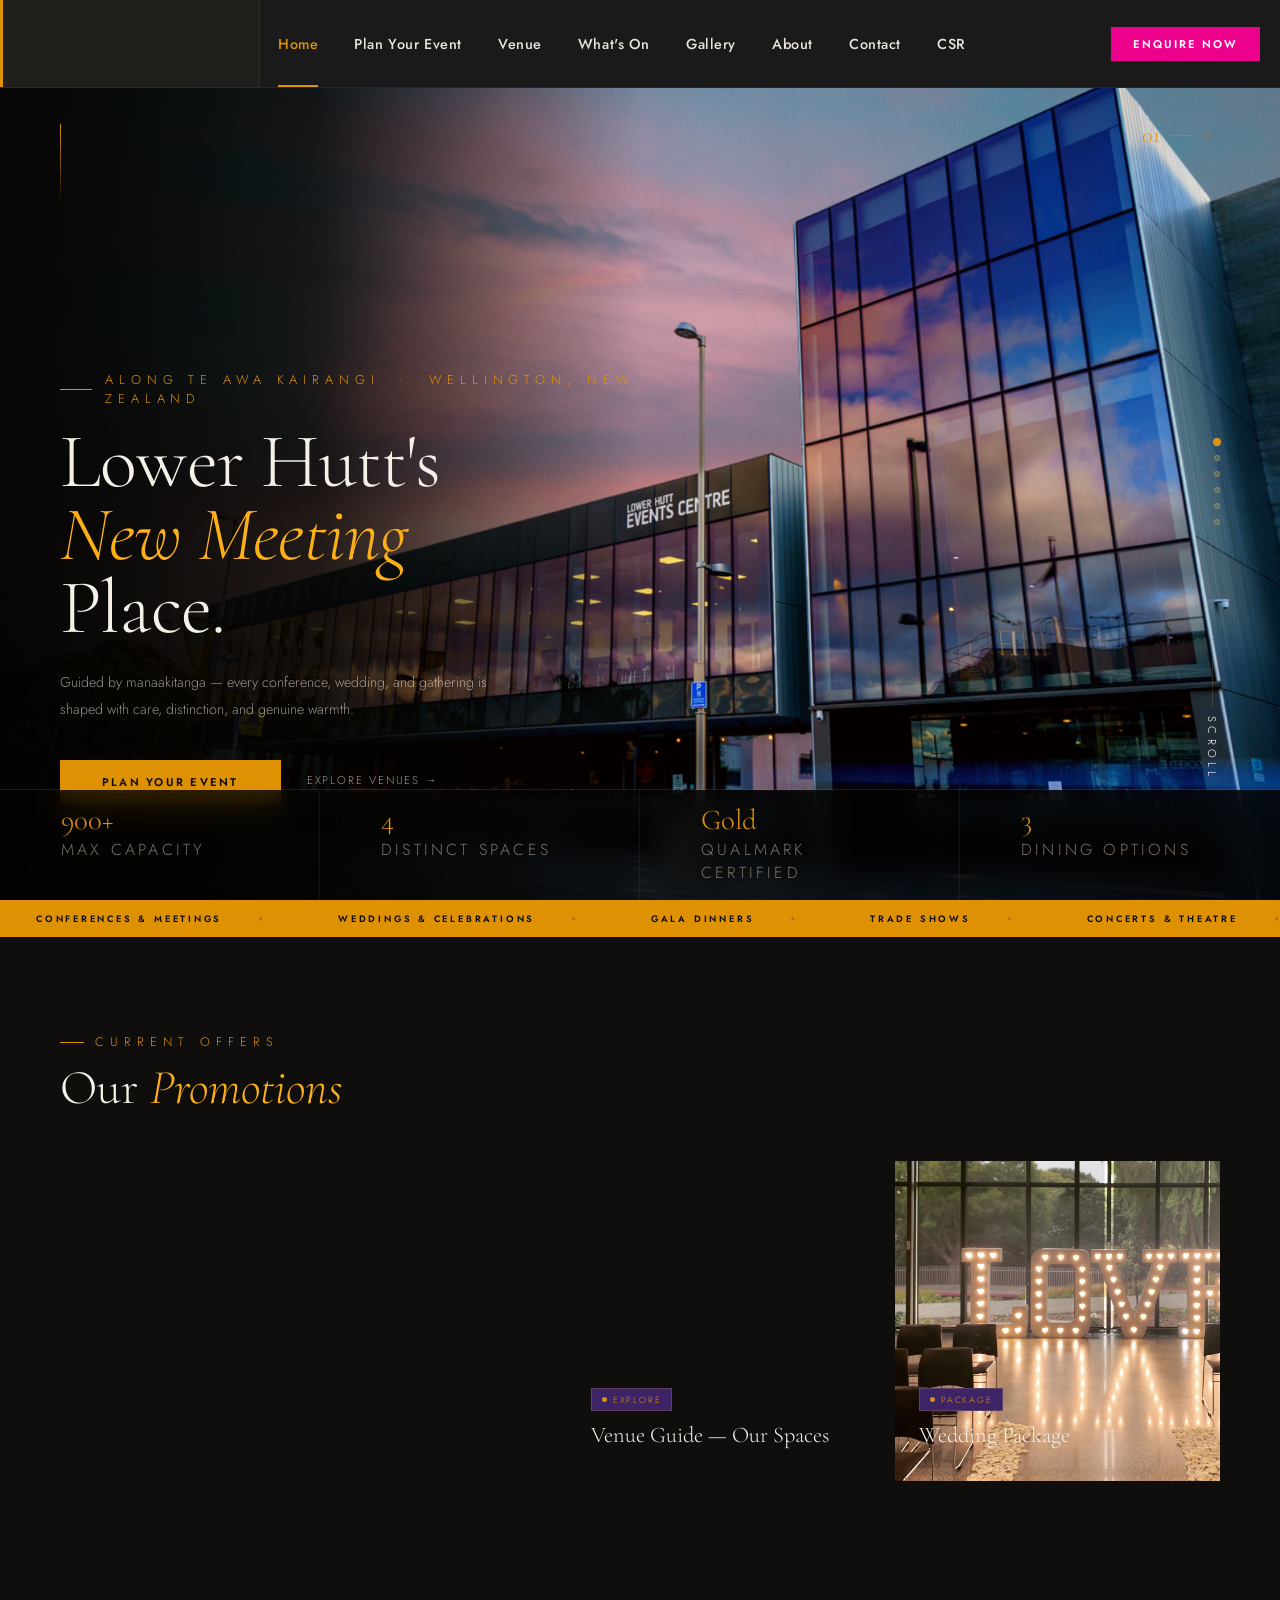
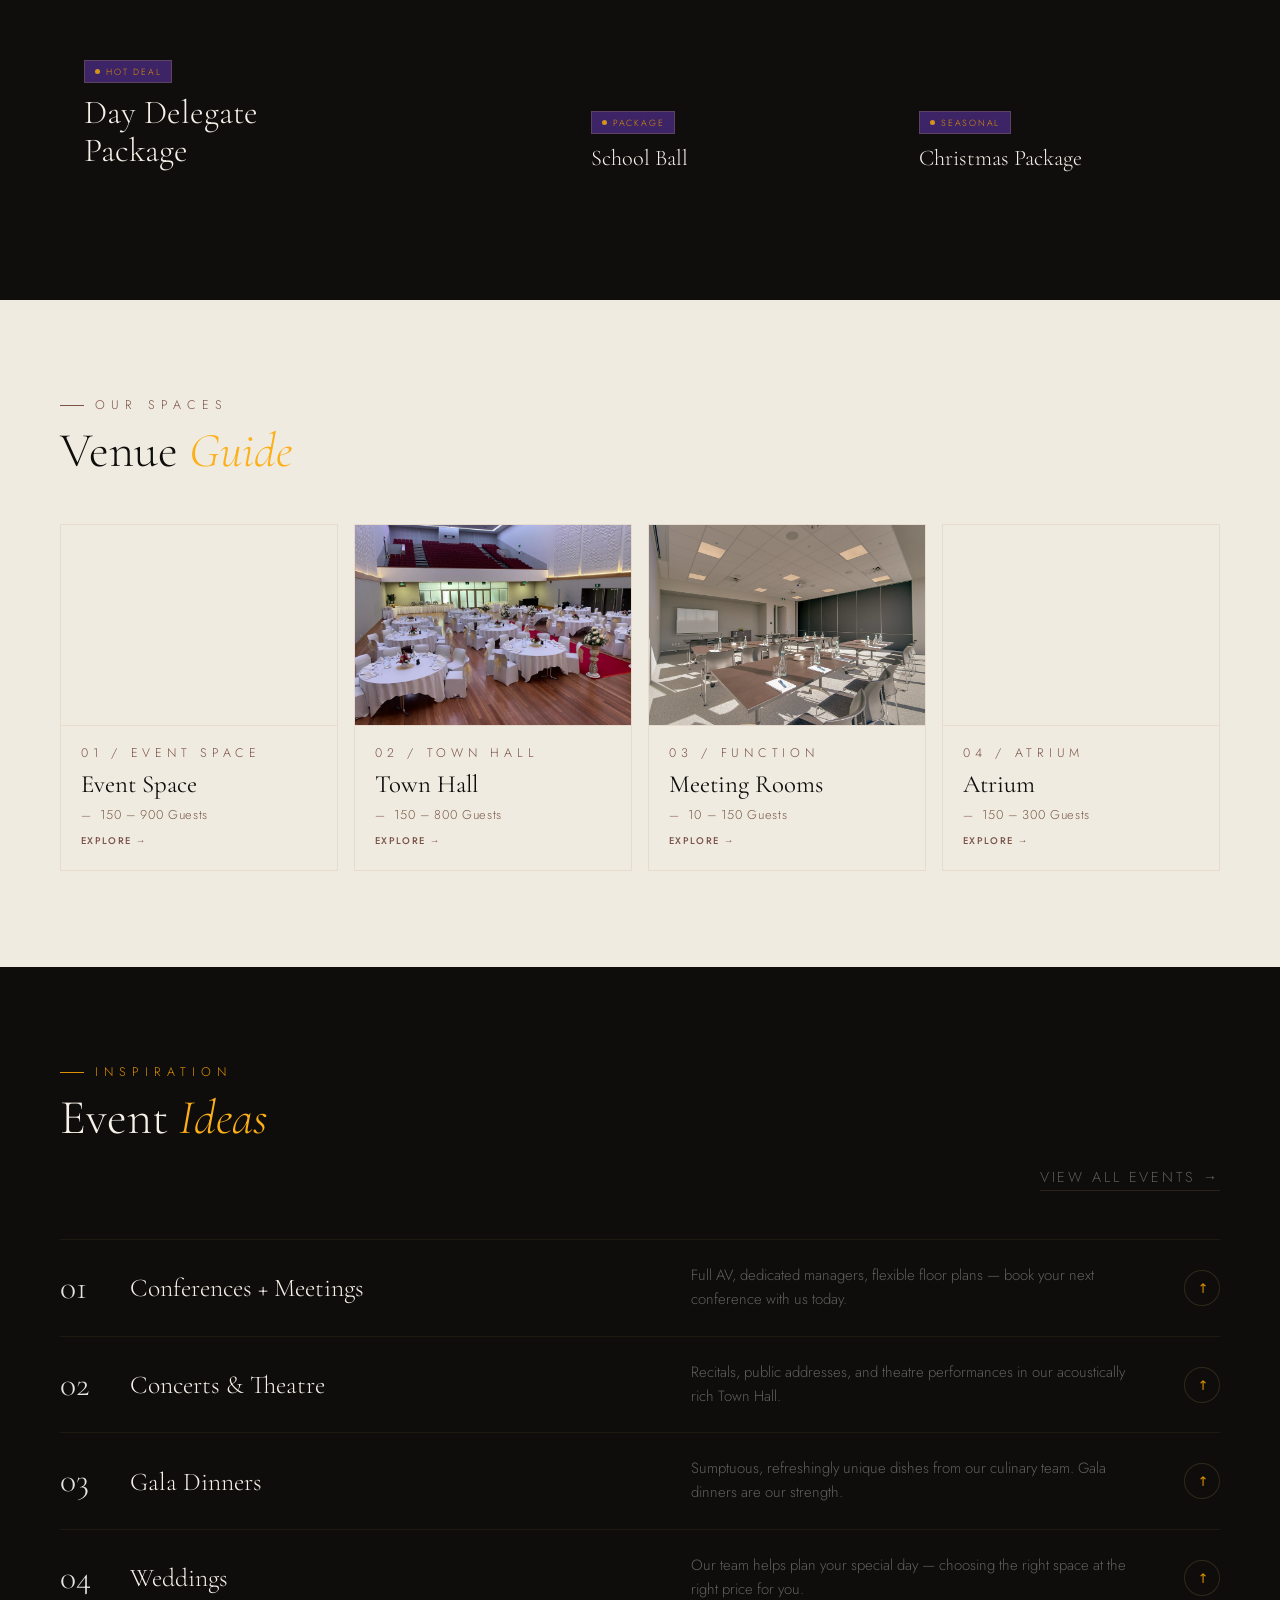
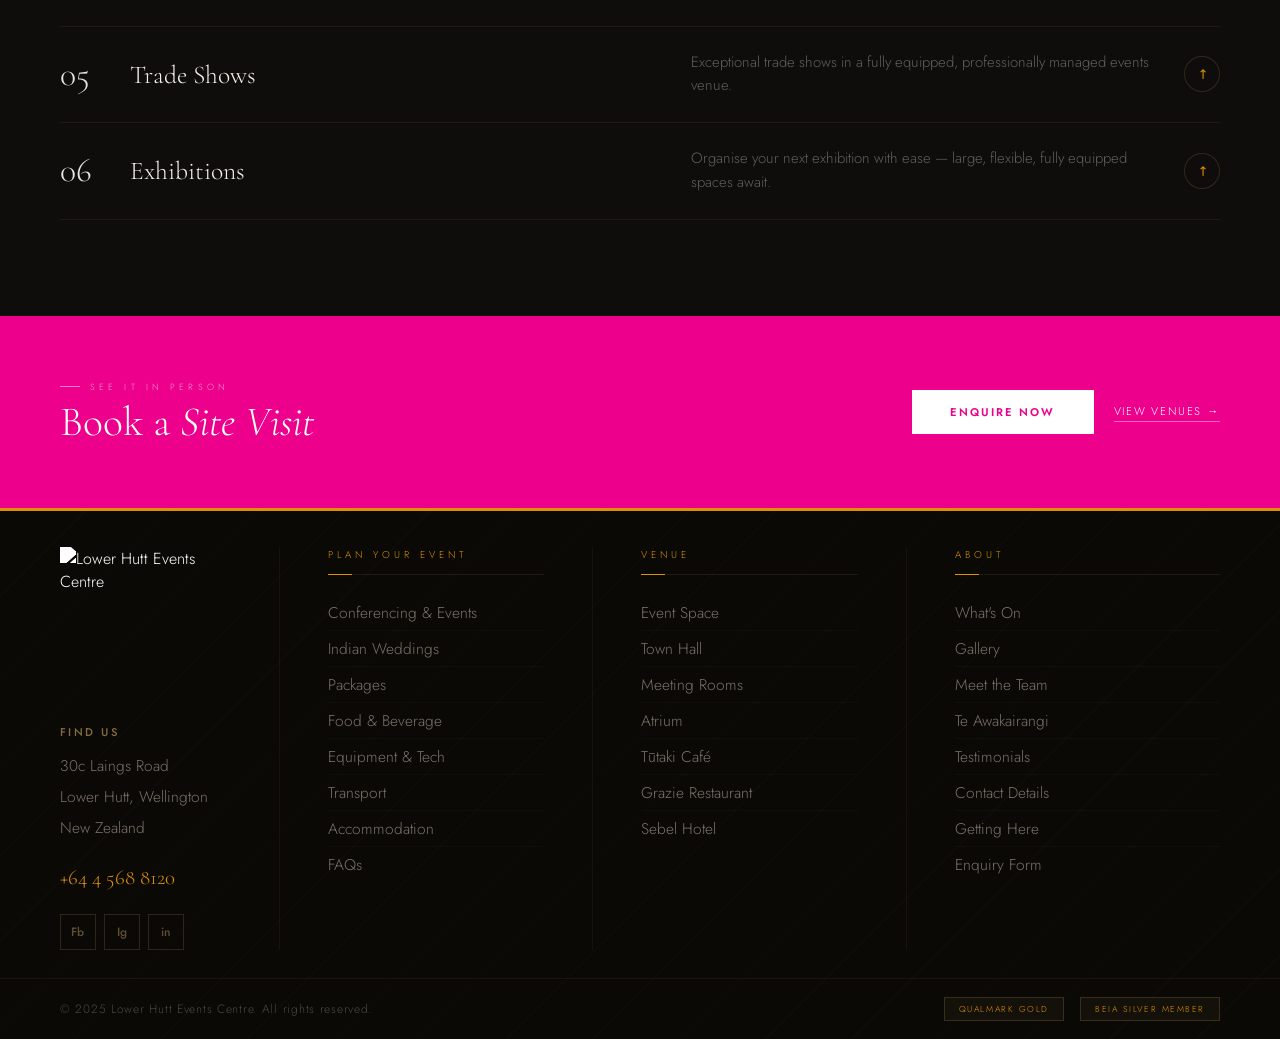
==== commit a91b76ff: "Update index.html" ====
--- a/index.html
+++ b/index.html
@@ -399,10 +399,10 @@
     background-size: cover;
     transition: transform .55s ease;
   }
-  .vg-card:nth-child(1) .vg-img { background-image:url('images/hero-gallery.jpg');background-position: 18% 28%; }
-  .vg-card:nth-child(2) .vg-img { background-image:url('images/townhall-home.jpeg');background-position: 50% 18%; }
-  .vg-card:nth-child(3) .vg-img { background-image:url('images/Meeting Room.jpg');background-position: 80% 42%; }
-  .vg-card:nth-child(4) .vg-img {background-image:url('images/Artium.jpg'); background-position: 28% 62%; }
+  .vg-card:nth-child(1) .vg-img { background-image:url('hero-gallery.jpg');background-position: 18% 28%; }
+  .vg-card:nth-child(2) .vg-img { background-image:url('townhall-home.jpeg');background-position: 50% 18%; }
+  .vg-card:nth-child(3) .vg-img { background-image:url('Meeting Room.jpg');background-position: 80% 42%; }
+  .vg-card:nth-child(4) .vg-img {background-image:url('Artium.jpg'); background-position: 28% 62%; }
   .vg-card:hover .vg-img { transform: scale(1.06); }
 
   /* Clean info strip — exactly like reference screenshot */
@@ -516,12 +516,12 @@
  
   <!-- ★ NEW: 6-image slider (replaces single .hero-img) -->
   <div class="hero-slider" id="heroSlider">
-    <div class="slide active" style="background-image:url('images/Hero\ Shot.png')"></div>
-    <div class="slide" style="background-image:url('images/Meeting\ Room.jpg')"></div>
-    <div class="slide" style="background-image:url('images/Vintners’Lunch2019--36.jpg')"></div>
-    <div class="slide" style="background-image:url('images/NZHY\ -\ 016.JPG')"></div>
-    <div class="slide" style="background-image:url('images/Artium-hero.jpg')"></div>
-    <div class="slide" style="background-image:url('images/tutaki-hero.jpg')"></div>
+    <div class="slide active" style="background-image:url('Hero\ Shot.png')"></div>
+    <div class="slide" style="background-image:url('Meeting\ Room.jpg')"></div>
+    <div class="slide" style="background-image:url('Vintners’Lunch2019--36.jpg')"></div>
+    <div class="slide" style="background-image:url('NZHY\ -\ 016.JPG')"></div>
+    <div class="slide" style="background-image:url('Artium-hero.jpg')"></div>
+    <div class="slide" style="background-image:url('tutaki-hero.jpg')"></div>
   </div>
  
   <!-- Slide counter top-right -->
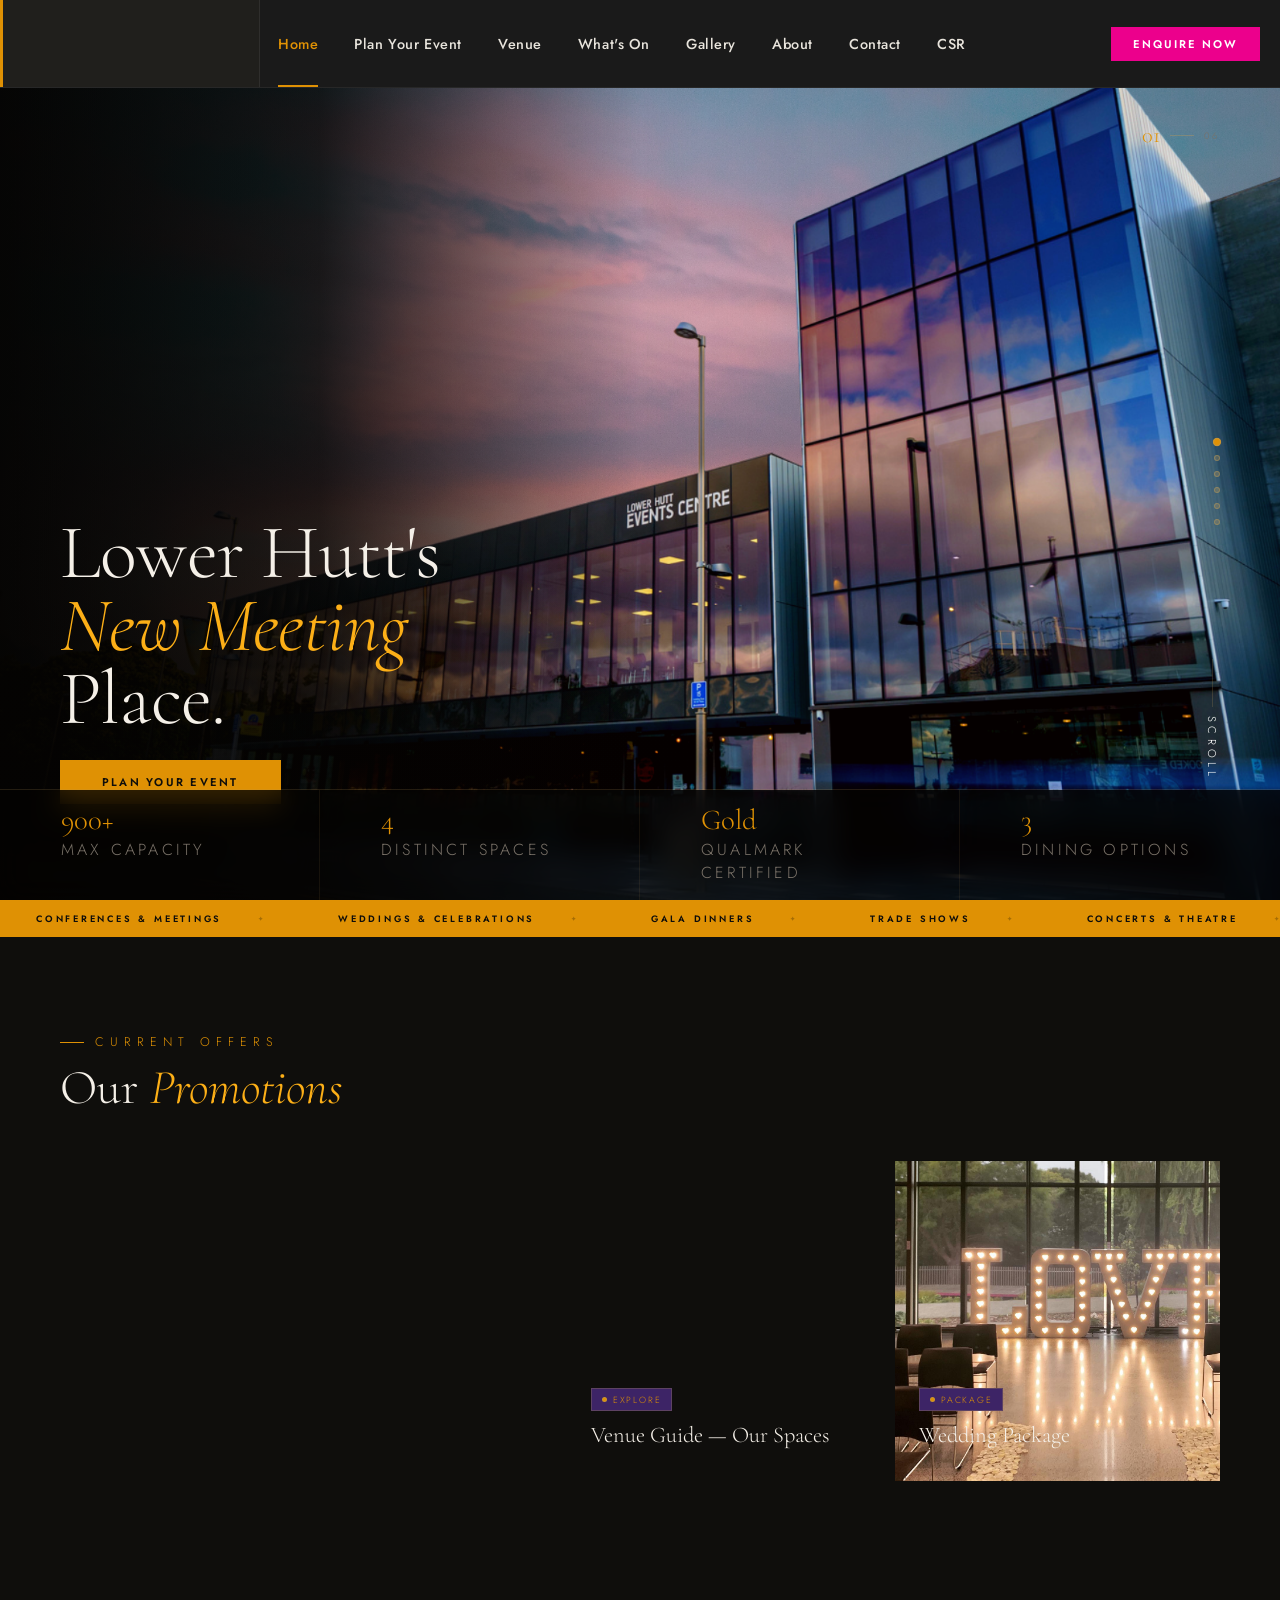
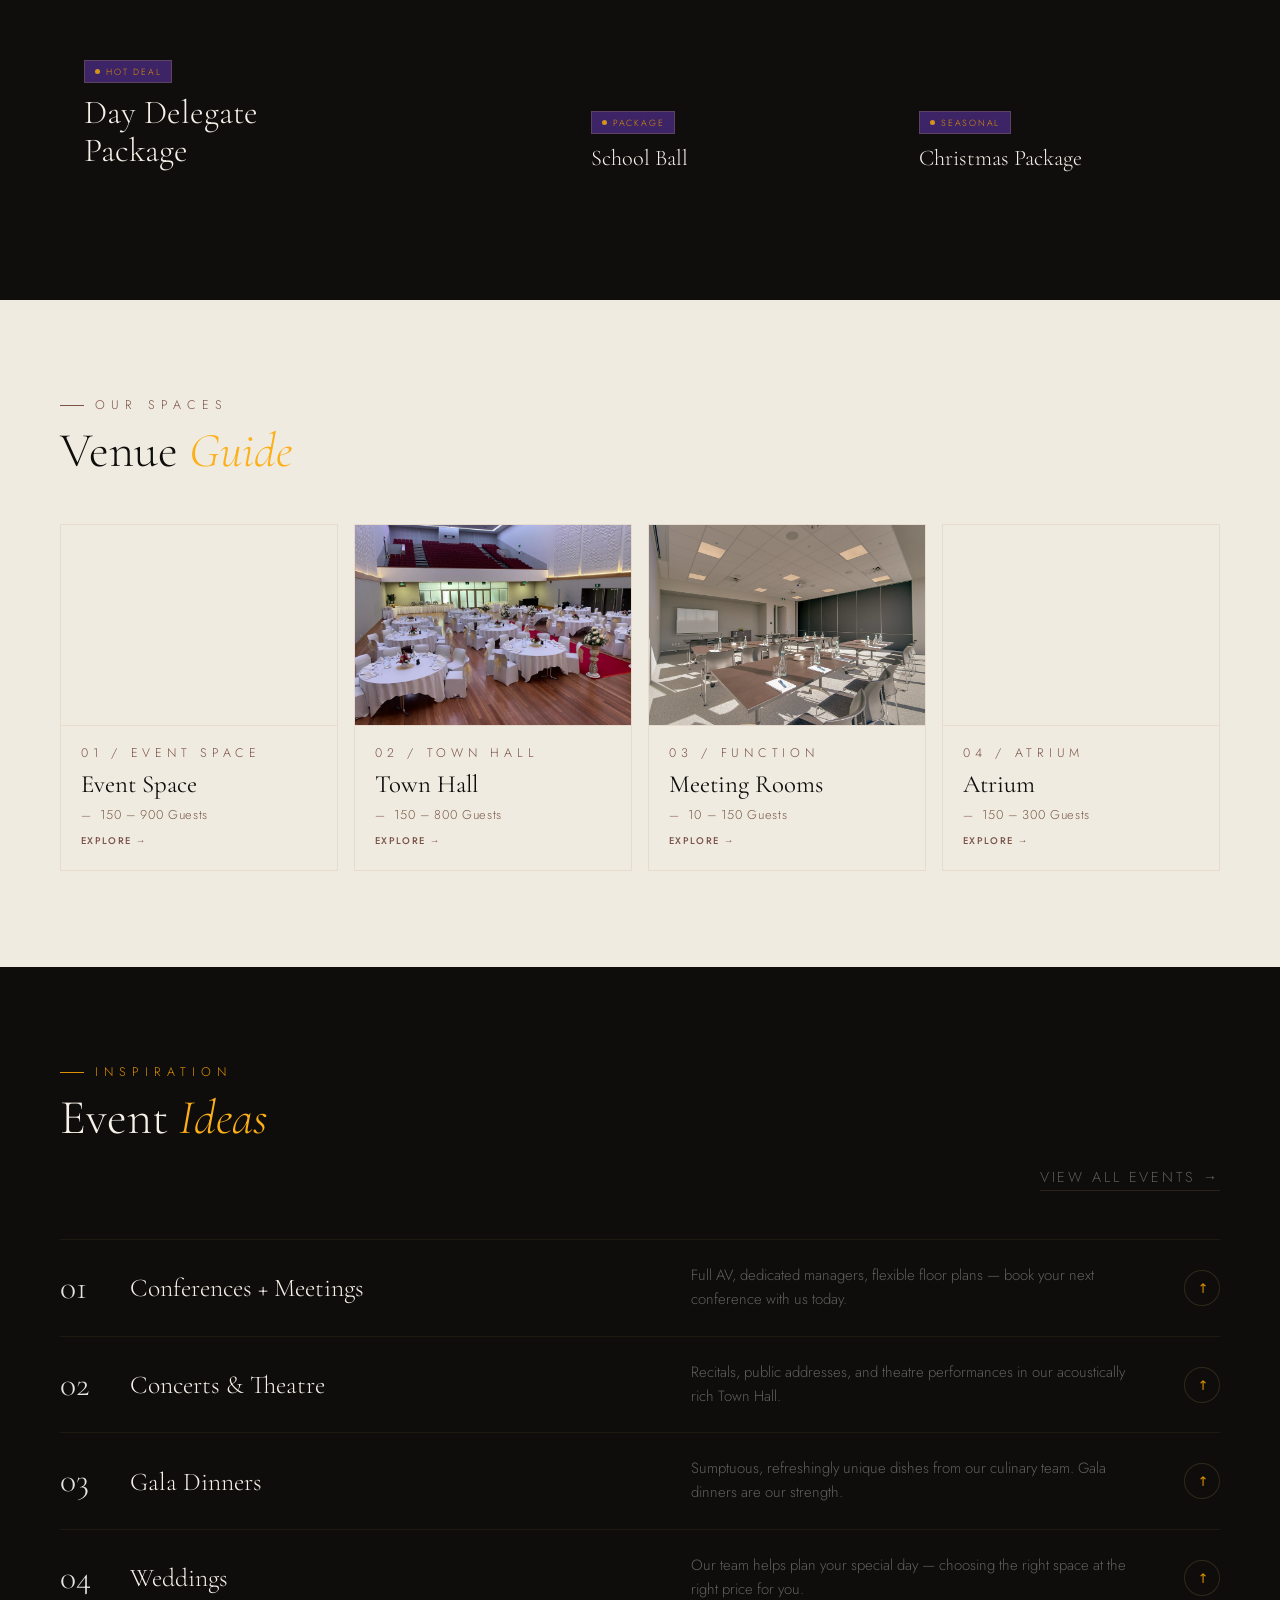
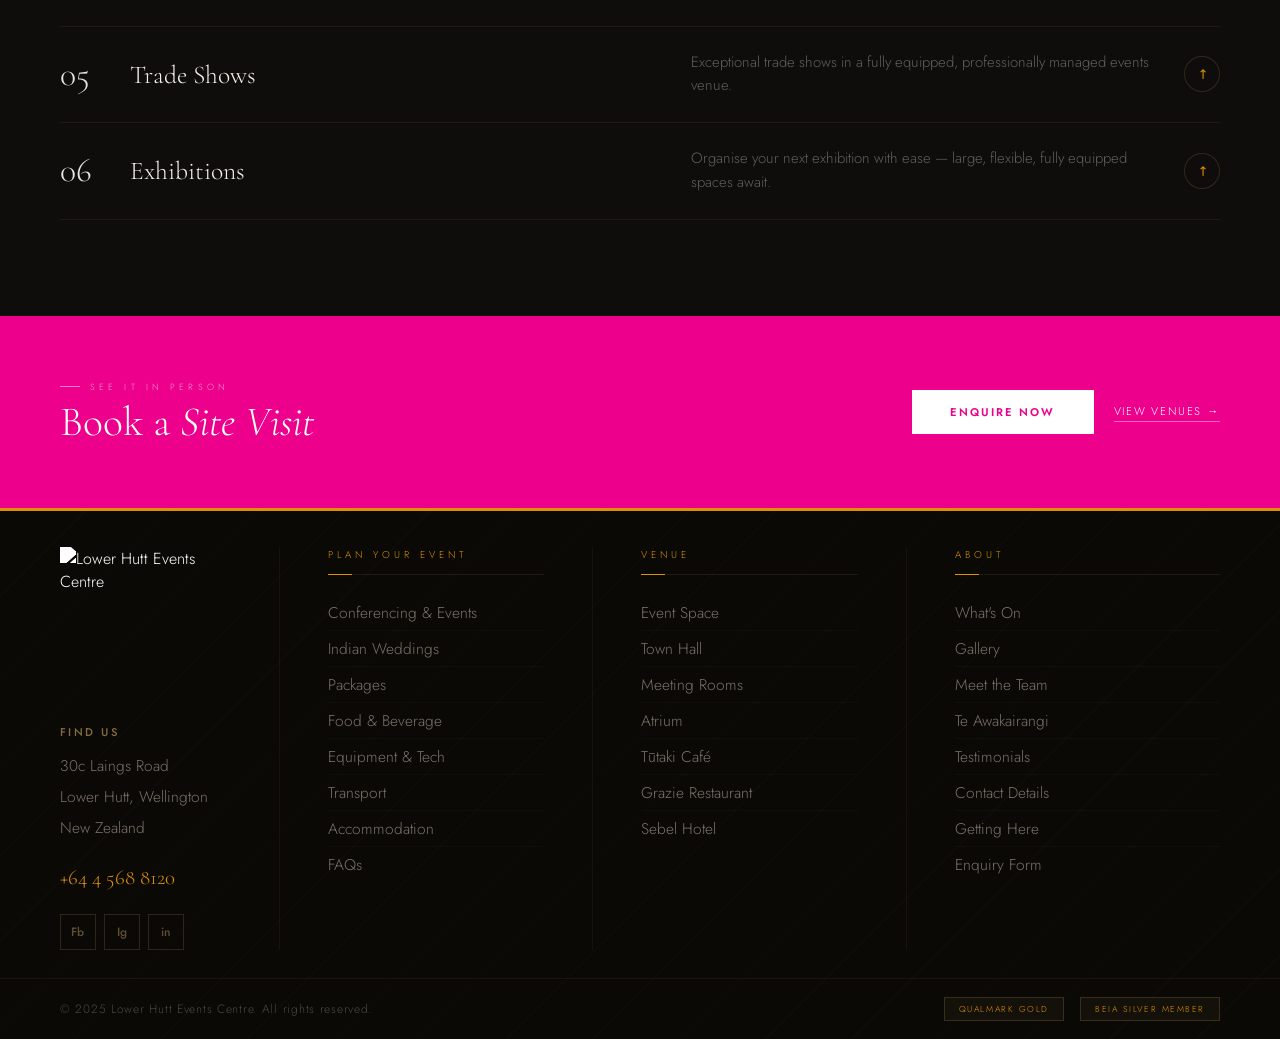
==== commit 067e086a: "hero section content removed" ====
--- a/index.html
+++ b/index.html
@@ -1,849 +1,849 @@
-<!DOCTYPE html>
-<html lang="en">
-<head>
-<meta charset="UTF-8"/>
-<meta name="viewport" content="width=device-width, initial-scale=1.0"/>
-<link rel="stylesheet" href="style.css">
-<title>Lower Hutt Events Centre</title>
-<link rel="preconnect" href="https://fonts.googleapis.com"/>
-<link rel="preconnect" href="https://fonts.gstatic.com" crossorigin/>
-<link href="https://fonts.googleapis.com/css2?family=Cormorant+Garamond:ital,wght@0,300;0,400;0,600;1,300;1,400&family=Jost:wght@200;300;400;500;600&display=swap" rel="stylesheet"/>
-<style>
- :root {
-  --ink: #0e0d0b;
-  --cream: #f5f0e8;
-  --gold: #df9104;
-  --gold-light: #fcaf17;
-  --muted: #7a7268;
-  --rust: #ec008c;
-  --rust-dark: #3d2466;
-  --section-bg: #f0ebe0;
-  --section-dark: #0f0e0c;
-  --lhec-img: url('https://amayaliving.co.nz/wp-content/uploads/2026/01/Event-Space-2-south-1.jpg');
-}
-/* rest of your CSS exactly as it is */
-*, *::before, *::after { box-sizing: border-box; margin: 0; padding: 0; }
-html { scroll-behavior: smooth; }
-body { background: var(--ink); color: var(--cream); font-family: 'Jost', sans-serif; font-weight: 300; overflow-x: hidden; }
-/* ═══════════════════════════════════════════
-   NAV — identical to homepage
-═══════════════════════════════════════════ */
- nav {
-    position: fixed; top: 0; left: 0; right: 0; z-index: 500;
-    display: flex; align-items: stretch;
-    background: #1a1a1a;
-    border-bottom: 1px solid rgba(255,255,255,.06);
- 
-    /* ✦ Taller nav to give logo room */
-    height: 88px;
-  }
- 
-  .nav-logo-wrap {
-    display: flex; align-items: center;
-    /* ✦ More vertical padding + wider slot */
-    padding: 10px 36px;
-    border-right: 1px solid rgba(255,255,255,.07);
-    flex-shrink: 0;
- 
-    /* ✦ Subtle gold left-border accent so logo area feels premium */
-    border-left: 3px solid var(--gold);
-    background: rgba(184,151,90,.04);
-  }
- 
-  .nav-logo-wrap img {
-    /* ✦ Bigger: was 68px, now 72px height with no filter so gold shows */
-    height: 160px;
-    width: auto;
-    object-fit: contain;
-    /* removed brightness(0) invert so the real logo colours show */
-    /* if your logo is dark-on-white, keep the filter line below instead: */
-    /* filter: brightness(0) invert(1); */
-    filter: brightness(0) invert(1);
-  }
- 
-  /* ── everything below is UNCHANGED from your original ── */
-  .nav-menu { display: flex; align-items: stretch; list-style: none; flex: 1; }
-  .nav-menu li { display: flex; align-items: stretch; position: relative; }
-  .nav-menu a {
-    display: flex; align-items: center; padding: 0 18px;
-    color: #e8e4dc; text-decoration: none;
-    font-family: 'Jost'; font-size: .90rem; font-weight: 500; letter-spacing: .04em;
-    white-space: nowrap; position: relative; transition: color .25s, background .25s;
-  }
-  .nav-menu a::after {
-    content: ''; position: absolute; bottom: 0; left: 18px; right: 18px;
-    height: 2px; background: var(--rust);
-    transform: scaleX(0); transform-origin: left; transition: transform .28s ease;
-  }
-  .nav-menu a:hover { color: #fff; background: rgba(255,255,255,.04); }
-  .nav-menu a:hover::after { transform: scaleX(1); }
-  .nav-menu a.active-page { color: var(--gold); }
-  .nav-menu a.active-page::after { transform: scaleX(1); background: var(--gold); }
- 
-  /* Dropdown */
-  .nav-menu li:hover .dropdown { opacity: 1; pointer-events: all; transform: translateY(0); }
-  .dropdown {
-    position: absolute; top: 100%; left: 0; min-width: 240px;
-    background: #1a1a1a; border: 1px solid rgba(255,255,255,.07);
-    border-top: 2px solid var(--rust);
-    opacity: 0; pointer-events: none; transform: translateY(8px);
-    transition: opacity .25s, transform .25s;
-    z-index: 600;
-  }
-  .dropdown a {
-    padding: 11px 20px; font-size: .90rem; border-bottom: 1px solid rgba(255,255,255,.04);
-    display: block;
-  }
-  .dropdown a:last-child { border-bottom: none; }
-  .dropdown .sub-dropdown {
-    position: absolute; left: 100%; top: 0; min-width: 200px;
-    background: #222; border: 1px solid rgba(255,255,255,.07);
-    opacity: 0; pointer-events: none; transform: translateX(8px);
-    transition: opacity .25s, transform .25s;
-  }
-  .dropdown li:hover .sub-dropdown { opacity: 1; pointer-events: all; transform: translateX(0); }
-  .dropdown li { position: relative; flex-direction: column; }
-  .dropdown li a { width: 100%; }
- 
-  .nav-cta-wrap { display: flex; align-items: center; padding: 0 20px; flex-shrink: 0; }
-  .nav-cta {
-    font-size: .7rem; font-weight: 600; letter-spacing: .18em; text-transform: uppercase;
-    color: #fff; background: var(--rust); padding: 9px 22px;
-    text-decoration: none; transition: background .25s;
-  }
-  .nav-cta:hover { background: var(--rust-dark); }
-
-
-  /* ══════════════════════════
-     HERO
-  ══════════════════════════ */
-  .hero {
-    position: relative;
-    height: calc(100vh - 64px);
-    margin-top: 64px;
-    min-height: 620px;
-    display: flex; flex-direction: column; justify-content: flex-end;
-    overflow: hidden;
-  }
- 
-  /* ── OLD single .hero-img replaced by slider (see below) ── */
- 
-  .hero-overlay {
-    position: absolute; inset: 0; z-index: 2;
-    background: linear-gradient(
-      to right,
-      rgba(4,3,2,0.97) 0%,
-      rgba(4,3,2,0.80) 25%,
-      rgba(4,3,2,0.0) 50%
-    );
-    pointer-events: none;
-  }
-  .hero-overlay::after {
-    content: ''; position: absolute; inset: 0;
-    background: linear-gradient(to right, rgba(4,3,2,.5) 0%, transparent 55%);
-  }
- 
-  .hero-rule {
-    position: absolute; top: 60px; left: 60px; z-index: 5;
-    width: 1px; height: 0;
-    background: linear-gradient(to bottom, var(--gold), transparent);
-    animation: growR 1.1s .5s forwards;
-  }
-  @keyframes growR { to { height: 80px; } }
- 
-  .hero-content { position: relative; z-index: 3; padding: 0 60px 96px; max-width: 760px; }
- 
-  .hero-eyebrow {
-    display: flex; align-items: center; gap: 13px;
-    font-size: .8rem; letter-spacing: .46em; text-transform: uppercase; color: var(--gold);
-    margin-bottom: 18px; opacity: 0; animation: up .7s .5s forwards;
-  }
-  .hero-eyebrow::before { content: ''; width: 32px; height: 1px; background: var(--gold); flex-shrink: 0; }
- 
-  .hero-h1 {
-    font-family: 'Cormorant Garamond', serif; font-weight: 300;
-    font-size: clamp(3rem, 6vw, 6.8rem);
-    line-height: .95; letter-spacing: -.01em; margin-bottom: 24px;
-    opacity: 0; animation: up .9s .65s forwards;
-  }
-  .hero-h1 em { font-style: italic; color: var(--gold-light); display: block; }
- 
-  .hero-sub {
-    font-size: .89rem; font-weight: 300; color: rgba(245,240,232,.6);
-    line-height: 1.85; max-width: 440px; margin-bottom: 38px;
-    opacity: 0; animation: up .7s .85s forwards;
-  }
-  .hero-btns { display: flex; align-items: center; gap: 26px; opacity: 0; animation: up .7s 1.0s forwards; }
- 
-  .btn-gold { background: var(--gold); color: var(--ink); padding: 14px 42px; font-family: 'Jost'; font-size: .7rem; font-weight: 600; letter-spacing: .2em; text-transform: uppercase; text-decoration: none; transition: background .3s, transform .2s; display: inline-block; }
-  .btn-gold:hover { background: var(--gold-light); transform: translateY(-2px); }
-  .btn-line { color: rgba(245,240,232,.62); font-size: .7rem; letter-spacing: .17em; text-transform: uppercase; text-decoration: none; display: flex; align-items: center; gap: 9px; border-bottom: 1px solid rgba(184,151,90,.32); padding-bottom: 3px; transition: color .3s, border-color .3s; }
-  .btn-line:hover { color: var(--cream); border-color: var(--gold); }
- 
-  .hero-stats {
-    position: absolute; bottom: 0; left: 0; right: 0; z-index: 4;
-    display: grid; grid-template-columns: repeat(4,1fr);
-    border-top: 1px solid rgba(184,151,90,.18);
-    opacity: 0; animation: up .6s 1.2s forwards;
-  }
-  .hero-stat { padding: 16px 61px; background: rgba(4,3,2,.78); backdrop-filter: blur(14px); border-right: 1px solid rgba(184,151,90,.1); display: flex; flex-direction: column; gap: 3px; }
-  .hero-stat:last-child { border-right: none; }
-  .hs-n { font-family: 'Cormorant Garamond', serif; font-size: 1.8rem; font-weight: 300; color: var(--gold); line-height: 1; }
-  .hs-l {  letter-spacing: .2em; text-transform: uppercase; color: var(--muted); }
- 
-  /* ── scroll-hint: now the animated slider line ── */
-  .scroll-hint {
-    position: absolute; right: 60px; bottom: 119px; z-index: 6;
-    display: flex; flex-direction: column; align-items: center; gap: 9px;
-    opacity: 0; animation: fi .8s 1.5s forwards;
-  }
-  .scroll-hint span { font-size: .70rem;
-    letter-spacing: .38em;
-    text-transform: uppercase;
-    color: #ffffff;
-    font-weight: 300;
-    writing-mode: vertical-rl; }
- 
-  /* The line — now acts as slide progress indicator */
-  .scroll-line {
-    width: 1px;
-    height: 48px;
-    background: rgba(184,151,90,.22);
-    position: relative;
-    overflow: hidden;
-  }
-  .scroll-line::after {
-    content: '';
-    position: absolute;
-    top: -100%;
-    left: 0;
-    width: 100%;
-    height: 100%;
-    background: linear-gradient(to bottom, var(--gold), transparent);
-    animation: slideProgress var(--slide-duration, 5s) linear infinite;
-  }
-  @keyframes slideProgress {
-    0%   { top: -100%; opacity: 1; }
-    85%  { top: 100%;  opacity: 1; }
-    100% { top: 100%;  opacity: 0; }
-  }
- 
-  @keyframes up { from{opacity:0;transform:translateY(24px)} to{opacity:1;transform:translateY(0)} }
-  @keyframes fi  { from{opacity:0} to{opacity:1} }
- 
-  /* ══════════════════════════
-       IMAGE SLIDER  (right half)
-  ══════════════════════════ */
-  .hero-slider {
-    position: absolute;
-    inset: 0;
-    z-index: 1;
-  }
- 
-  /* Each slide fills the full hero area; left 50% is covered by overlay gradient */
-  .slide {
-    position: absolute; inset: 0;
-    background-size: cover;
-    background-position: center 35%;
-    opacity: 0;
-    transform: scale(1.06);
-    transition: opacity 1.1s cubic-bezier(.4,0,.2,1), transform 6s ease-out;
-  }
-  .slide.active {
-    opacity: 1;
-    transform: scale(1.0);
-  }
-  /* Subtle Ken-Burns exit for leaving slide */
-  .slide.leaving {
-    opacity: 0;
-    transform: scale(1.04);
-    transition: opacity 1.1s cubic-bezier(.4,0,.2,1), transform 1.1s ease-in;
-  }
- 
-  /* Slide counter top-right */
-  .slide-counter {
-    position: absolute;
-    top: 60px; right: 60px;
-    z-index: 6;
-    display: flex; align-items: center; gap: 10px;
-    opacity: 0; animation: fi .8s 1.5s forwards;
-  }
-  .sc-current {
-    font-family: 'Cormorant Garamond', serif;
-    font-size: 1.4rem; font-weight: 300;
-    color: var(--gold); line-height: 1;
-  }
-  .sc-sep { width: 24px; height: 1px; background: rgba(184,151,90,.4); }
-  .sc-total { font-size: .58rem; letter-spacing: .3em; color: var(--muted); }
- 
-  /* Dot nav — stacked vertically on right edge */
-  .slide-dots {
-    position: absolute;
-    right: 60px; top: 50%;
-    transform: translateY(-50%);
-    z-index: 6;
-    display: flex; flex-direction: column; gap: 10px;
-    opacity: 0; animation: fi .8s 1.7s forwards;
-  }
-  .dot {
-    width: 6px; height: 6px;
-    border-radius: 50%;
-    background: rgba(184,151,90,.3);
-    border: 1px solid rgba(184,151,90,.5);
-    cursor: pointer;
-    transition: background .3s, transform .3s;
-  }
-  .dot.active {
-    background: var(--gold);
-    transform: scale(1.4);
-  }
-
-  /* ══════════════════════════
-     MARQUEE
-  ══════════════════════════ */
-  .marquee-band { background: var(--gold); padding: 12px 0; overflow: hidden; }
-  .marquee-track { display: flex; width: max-content; animation: roll 28s linear infinite; }
-  .marquee-track:hover { animation-play-state: paused; }
-  .m-item { font-family: 'Jost'; font-size: .58rem; font-weight: 600; letter-spacing: .3em; text-transform: uppercase; color: var(--ink); white-space: nowrap; padding: 0 36px; display: flex; align-items: center; }
-  .m-item::after { content: '✦'; margin-left: 36px; font-size: .38rem; color: rgba(14,13,11,.28); }
-  @keyframes roll { from{transform:translateX(0)} to{transform:translateX(-50%)} }
-
-  /* ══════════════════════════
-     SHARED
-  ══════════════════════════ */
-  .sec-label { display: flex; align-items: center; gap: 11px; font-size: .78rem; letter-spacing: .48em; text-transform: uppercase; color: var(--gold); margin-bottom: 11px; }
-  .sec-label::before { content: ''; width: 24px; height: 1px; background: var(--gold); }
-  .sec-title { font-family: 'Cormorant Garamond', serif; font-size: clamp(2.3rem, 3.8vw, 3.8rem); font-weight: 300; line-height: 1.05; margin-bottom: 48px; }
-  .sec-title em { font-style: italic; color: var(--gold-light); }
-
-  /* ══════════════════════════
-     PROMOTIONS
-  ══════════════════════════ */
-  .promotions { background: var(--section-dark); padding: 96px 60px; }
-
-  .promo-grid { display: grid; grid-template-columns: 1.55fr 1fr 1fr; grid-template-rows: 320px 320px; gap: 3px; }
-
-  .promo-card { position: relative; overflow: hidden; display: flex; flex-direction: column; justify-content: flex-end; text-decoration: none; color: var(--cream); }
-  .promo-card.tall { grid-row: span 2; }
-
-  .pc-bg {
-    position: absolute; inset: 0;
-    background-image: var(--lhec-img);
-    background-size: cover;
-    transition: transform .62s ease;
-  }
-  .promo-card.tall         .pc-bg { background-image:url('daydeli.jpg'); background-position: center 25%; }
-  .promo-card:nth-child(2) .pc-bg { background-position: 12% 45%; }
-  .promo-card:nth-child(3) .pc-bg { background-image:url('wedding.jpg');  }
-  .promo-card:nth-child(4) .pc-bg { background-image:url('schollball.jpg'); background-position: 45% 65%; }
-  .promo-card:nth-child(5) .pc-bg { background-image:url('christmas.jpg');  }
-  .promo-card:hover .pc-bg { transform: scale(1.07); }
-
-  .promo-card.tall         .pc-bg::after { content:''; position:absolute; inset:0;  }
-  .promo-card:nth-child(2) .pc-bg::after { content:''; position:absolute; inset:0;  }
-  .promo-card:nth-child(3) .pc-bg::after { content:''; position:absolute; inset:0; }
-  .promo-card:nth-child(4) .pc-bg::after { content:''; position:absolute; inset:0;  }
-  .promo-card:nth-child(5) .pc-bg::after { content:''; position:absolute; inset:0; }
-
-  .pc-ov { position: absolute; inset: 0; z-index: 1; /*background: linear-gradient(to top, rgba(4,3,2,.93) 0%, rgba(4,3,2,.18) 55%, transparent 100%); transition: background .4s;*/ }
-  .promo-card:hover .pc-ov { /*background: linear-gradient(to top, rgba(4,3,2,.97) 0%, rgba(4,3,2,.44) 60%, rgba(4,3,2,.06) 100%);*/ }
-
-  .pc-body { position: relative; z-index: 2; padding: 22px 24px 26px; }
-  .pc-badge { display: inline-flex; align-items: center; gap: 6px; font-size: .56rem; letter-spacing: .2em; text-transform: uppercase; color: var(--gold); background:#3d2466; border: 1px solid rgba(184,151,90,.26); padding: 4px 10px; margin-bottom: 11px; }
-  .pc-badge .dot { width: 5px; height: 5px; border-radius: 50%; background: var(--gold); flex-shrink: 0; }
-  .pc-name { font-family: 'Cormorant Garamond', serif; font-size: 1.4rem; font-weight: 300; line-height: 1.15; margin-bottom: 7px; }
-  .promo-card.tall .pc-name { font-size: 2.1rem; }
-  .pc-desc { font-size: .79rem; color: rgba(245,240,232,.52); line-height: 1.7; max-height: 0; overflow: hidden; opacity: 0; transition: max-height .44s, opacity .38s; }
-  .promo-card:hover .pc-desc { max-height: 70px; opacity: 1; }
-  .pc-cta {     
-    display: inline-flex;
-    align-items: center;
-    gap: 7px;
-    margin-top: 13px;
-    font-size: 0.93rem;
-    letter-spacing: .17em;
-    text-transform: uppercase;
-    color: #000000;
-    transition: gap .3s;
-    font-weight: 400; }
-  .promo-card:hover .pc-cta { gap: 13px; }
-
-  /* ══════════════════════════
-     VENUE GUIDE
-     Card = image on top (no gradient) + clean info strip below
-  ══════════════════════════ */
-  .venue-guide { background: var(--section-bg); color: var(--ink); padding: 96px 60px; }
-  .venue-guide .sec-label { color: #7a5248; }
-  .venue-guide .sec-label::before { background: #7a5248; }
-  .venue-guide .sec-title { color: var(--ink); }
-
-  .vg-grid { display: grid; grid-template-columns: repeat(4,1fr); gap: 16px; }
-
-  .vg-card {
-    display: flex; flex-direction: column;
-    text-decoration: none; color: var(--ink);
-    background: var(--section-bg);
-    border: 1px solid rgba(139,76,42,.1);
-    overflow: hidden;
-    transition: box-shadow .3s, transform .3s;
-  }
-  .vg-card:hover { box-shadow: 0 8px 32px rgba(0,0,0,.1); transform: translateY(-3px); }
-
-  /* Image top portion — no overlay, no gradient */
-  .vg-img-wrap {
-    height: 200px; overflow: hidden; flex-shrink: 0;
-  }
-  .vg-img {
-    width: 100%; height: 100%;
-    background-image: var(--lhec-img);
-    background-size: cover;
-    transition: transform .55s ease;
-  }
-  .vg-card:nth-child(1) .vg-img { background-image:url('hero-gallery.jpg');background-position: 18% 28%; }
-  .vg-card:nth-child(2) .vg-img { background-image:url('townhall-home.jpeg');background-position: 50% 18%; }
-  .vg-card:nth-child(3) .vg-img { background-image:url('Meeting Room.jpg');background-position: 80% 42%; }
-  .vg-card:nth-child(4) .vg-img {background-image:url('Artium.jpg'); background-position: 28% 62%; }
-  .vg-card:hover .vg-img { transform: scale(1.06); }
-
-  /* Clean info strip — exactly like reference screenshot */
-  .vg-info {
-    padding: 18px 20px 22px;
-    border-top: 1px solid rgba(139,76,42,.1);
-    display: flex; flex-direction: column; gap: 0;
-    background: var(--section-bg);
-  }
-  .vg-num { font-size: .78rem; letter-spacing: .38em; text-transform: uppercase; color: #7a5248; margin-bottom: 7px; }
-  .vg-name { font-family: 'Cormorant Garamond', serif; font-size: 1.55rem; font-weight: 400; margin-bottom: 6px; color: var(--ink); }
-  .vg-cap { font-size: .8rem; color: #7a5c48; display: flex; align-items: center; gap: 8px; letter-spacing: .05em; margin-bottom: 10px; }
-  .vg-cap::before { content: '—'; color: #7a5248; font-size: .7rem; }
-  .vg-arrow { display: inline-flex; align-items: center; gap: 5px; font-size: .6rem; letter-spacing: .14em; text-transform: uppercase; color: #7a5248; font-weight: 500; transition: gap .3s; }
-  .vg-card:hover .vg-arrow { gap: 10px; }
-
-  /* ══════════════════════════
-     EVENT IDEAS
-  ══════════════════════════ */
-  .event-ideas { background: var(--ink); padding: 96px 60px; }
-  .ei-header { display: flex; justify-content: space-between; align-items: flex-end; margin-bottom: 48px; }
-  .ei-all { font-size: .90rem; letter-spacing: .2em; text-transform: uppercase; color: rgba(245,240,232,.35); text-decoration: none; border-bottom: 1px solid rgba(184,151,90,.16); padding-bottom: 3px; transition: color .3s, border-color .3s; }
-  .ei-all:hover { color: var(--gold); border-color: var(--gold); }
-  .ei-list { display: flex; flex-direction: column; }
-  .ei-item { display: grid; grid-template-columns: 70px 1fr 1fr auto; align-items: center; padding: 24px 0; border-bottom: 1px solid rgba(184,151,90,.09); text-decoration: none; color: var(--cream); position: relative; overflow: hidden; transition: padding-left .34s; }
-  .ei-item::before { content: ''; position: absolute; inset: 0; width: 0; background: rgba(184,151,90,.04); transition: width .38s; }
-  .ei-item:hover { padding-left: 10px; }
-  .ei-item:hover::before { width: 100%; }
-  .ei-item:first-child { border-top: 1px solid rgba(184,151,90,.09); }
-  .ei-n { font-family: 'Cormorant Garamond', serif; font-size: 2.1rem; font-weight: 300; color: rgba(255, 255, 255, 0.889); line-height: 1; transition: color .3s; }
-  .ei-item:hover .ei-n { color: rgba(184,151,90,.3); }
-  .ei-name { font-family: 'Cormorant Garamond', serif; font-size: 1.6rem; font-weight: 300; transition: color .3s; }
-  .ei-item:hover .ei-name { color: var(--gold-light); }
-  .ei-desc { font-size: .93rem; color: rgba(245,240,232,.36); line-height: 1.6; padding: 0 34px; transition: color .3s; }
-  .ei-item:hover .ei-desc { color: rgba(245,240,232,.6); }
-  .ei-arr { width: 36px; height: 36px; border: 1px solid rgba(184,151,90,.2); border-radius: 50%; display: flex; align-items: center; justify-content: center; color: var(--gold); font-size: .82rem; transform: rotate(-45deg); transition: transform .3s, background .3s, border-color .3s; }
-  .ei-item:hover .ei-arr { transform: rotate(0); background: var(--gold); color: var(--ink); border-color: var(--gold); }
-
-  /* ══════════════════════════
-     FOOTER
-  ══════════════════════════ */
- 
-</style>
-</head>
-<body>
-<!-- ══ NAV ══ -->
-<nav id="nav">
-  <div class="nav-logo-wrap">
-    <img src="https://amayaliving.co.nz/wp-content/uploads/2025/12/5-2.png" alt="Lower Hutt Events Centre"/>
-  </div>
-  <ul class="nav-menu">
-    <li><a href="#"  class="active-page" >Home</a></li>
-    <li>
-      <a href="#" class="">Plan Your Event</a>
-      <ul class="dropdown">
-        <li><a href="#">Conferencing & Events</a></li>
-        <li><a href="#">Indian Weddings</a></li>
-        <li>
-          <a href="#">Packages ›</a>
-          <ul class="sub-dropdown">
-            <li><a href="#">All Packages</a></li>
-            <li><a href="#">Day Delegate</a></li>
-            <li><a href="#">Wedding</a></li>
-            <li><a href="#">School Ball</a></li>
-            <li><a href="#">Christmas</a></li>
-          </ul>
-        </li>
-        <li>
-          <a href="#">Food & Beverage ›</a>
-          <ul class="sub-dropdown">
-            <li><a href="#">Catering</a></li>
-            <li><a href="#">Tūtaki Café</a></li>
-            <li><a href="#">Grazie Restaurant</a></li>
-          </ul>
-        </li>
-        <li><a href="#">Equipment & Technology</a></li>
-        <li><a href="#">Transport</a></li>
-        <li><a href="#">Accommodation</a></li>
-        <li><a href="#">FAQs</a></li>
-      </ul>
-    </li>
-    <li>
-      <a href="#">Venue</a>
-      <ul class="dropdown">
-        <li><a href="EventSpace.html">Event Space</a></li>
-        <li><a href="TownHall.html">Town Hall</a></li>
-        <li><a href="MeetingRooms.html">Meeting Rooms</a></li>
-        <li><a href="Atrium.html">Atrium</a></li>
-        <li><a href="TūtakiCafé.html">Tūtaki Café</a></li>
-        <li><a href="Accommodation.html">Accommodation</a></li>
-        <li><a href="FAQs.html">FAQs</a></li>
-      </ul>
-    </li>
-    <li><a href="whtason.HTML">What's On</a></li>
-    <li><a href="#">Gallery</a></li>
-    <li>
-      <a href="about.html">About</a>
-    </li>
-    <li>
-      <a href="Contact.html">Contact</a>
-    </li>
-    <li><a href="#">CSR</a></li>
-  </ul>
-  <div class="nav-cta-wrap">
-    <a href="Contact.html" class="nav-cta">Enquire Now</a>
-  </div>
-</nav>
-
-<!-- ══ HERO ══ -->
-<section class="hero">
- 
-  <!-- ★ NEW: 6-image slider (replaces single .hero-img) -->
-  <div class="hero-slider" id="heroSlider">
-    <div class="slide active" style="background-image:url('Hero\ Shot.png')"></div>
-    <div class="slide" style="background-image:url('Meeting\ Room.jpg')"></div>
-    <div class="slide" style="background-image:url('Vintners’Lunch2019--36.jpg')"></div>
-    <div class="slide" style="background-image:url('NZHY\ -\ 016.JPG')"></div>
-    <div class="slide" style="background-image:url('Artium-hero.jpg')"></div>
-    <div class="slide" style="background-image:url('tutaki-hero.jpg')"></div>
-  </div>
- 
-  <!-- Slide counter top-right -->
-  <div class="slide-counter">
-    <span class="sc-current" id="scCurrent">01</span>
-    <span class="sc-sep"></span>
-    <span class="sc-total">06</span>
-  </div>
- 
-  <!-- Dot navigation -->
-  <div class="slide-dots" id="slideDots"></div>
- 
-  <!-- Overlay gradient (unchanged) -->
-  <div class="hero-overlay"></div>
- 
-  <!-- Vertical rule (unchanged) -->
-  <div class="hero-rule"></div>
- 
-  <!-- Content (unchanged) -->
-  <div class="hero-content">
-    <p class="hero-eyebrow">Along Te Awa Kairangi &nbsp;·&nbsp; Wellington, New Zealand</p>
-    <h1 class="hero-h1">
-      Lower Hutt's<br>
-      <em>New Meeting</em>
-      Place.
-    </h1>
-    <p class="hero-sub">Guided by manaakitanga — every conference, wedding, and gathering is shaped with care, distinction, and genuine warmth.</p>
-    <div class="hero-btns">
-      <a href="#promotions" class="btn-gold">Plan Your Event</a>
-      <a href="#venues" class="btn-line">Explore Venues →</a>
-    </div>
-  </div>
- 
-  <!-- Stats bar (unchanged) -->
-  <div class="hero-stats">
-    <div class="hero-stat"><span class="hs-n">900+</span><span class="hs-l">Max Capacity</span></div>
-    <div class="hero-stat"><span class="hs-n">4</span><span class="hs-l">Distinct Spaces</span></div>
-    <div class="hero-stat"><span class="hs-n">Gold</span><span class="hs-l">QualMark Certified</span></div>
-    <div class="hero-stat"><span class="hs-n">3</span><span class="hs-l">Dining Options</span></div>
-  </div>
- 
-  <!-- Scroll hint with animated line (unchanged markup, enhanced line) -->
-  <div class="scroll-hint">
-    <div class="scroll-line"></div>
-    <span>Scroll</span>
-  </div>
-</section>
-
-<!-- ══ MARQUEE ══ -->
-<div class="marquee-band">
-  <div class="marquee-track">
-    <span class="m-item">Conferences & Meetings</span><span class="m-item">Weddings & Celebrations</span><span class="m-item">Gala Dinners</span><span class="m-item">Trade Shows</span><span class="m-item">Concerts & Theatre</span><span class="m-item">School Balls</span><span class="m-item">Exhibitions</span><span class="m-item">QualMark Gold Certified</span><span class="m-item">Conferences & Meetings</span><span class="m-item">Weddings & Celebrations</span><span class="m-item">Gala Dinners</span><span class="m-item">Trade Shows</span><span class="m-item">Concerts & Theatre</span><span class="m-item">School Balls</span><span class="m-item">Exhibitions</span><span class="m-item">QualMark Gold Certified</span>
-  </div>
-</div>
-
-<!-- ══ PROMOTIONS ══ -->
-<section class="promotions" id="promotions">
-  <div class="reveal">
-    <p class="sec-label">Current Offers</p>
-    <h2 class="sec-title">Our <em>Promotions</em></h2>
-  </div>
-  <div class="promo-grid reveal">
-    <div class="promo-card tall">
-      <div class="pc-bg"></div><div class="pc-ov"></div>
-      <div class="pc-body">
-        <div class="pc-badge"><span class="dot"></span>Hot Deal</div>
-        <h3 class="pc-name">Day Delegate<br>Package</h3>
-        
-      </div>
-    </div>
-    <div class="promo-card">
-      <div class="pc-bg"></div><div class="pc-ov"></div>
-      <div class="pc-body">
-        <div class="pc-badge"><span class="dot"></span>Explore</div>
-        <h3 class="pc-name">Venue Guide — Our Spaces</h3>
-        
-      </div>
-    </div>
-    <div class="promo-card">
-      <div class="pc-bg"></div><div class="pc-ov"></div>
-      <div class="pc-body">
-        <div class="pc-badge"><span class="dot"></span>Package</div>
-        <h3 class="pc-name">Wedding Package</h3>
-      
-      
-      </div>
-    </div>
-    <div class="promo-card">
-      <div class="pc-bg"></div><div class="pc-ov"></div>
-      <div class="pc-body">
-        <div class="pc-badge"><span class="dot"></span>Package</div>
-        <h3 class="pc-name">School Ball </h3>
-       
-    
-      </div>
-    </div>
-    <div class="promo-card">
-      <div class="pc-bg"></div><div class="pc-ov"></div>
-      <div class="pc-body">
-        <div class="pc-badge"><span class="dot"></span>Seasonal</div>
-        <h3 class="pc-name">Christmas Package</h3>
-        
-    
-      </div>
-    </div>
-  </div>
-</section>
-
-<!-- ══ VENUE GUIDE ══ -->
-<section class="venue-guide" id="venues">
-  <div class="reveal">
-    <p class="sec-label">Our Spaces</p>
-    <h2 class="sec-title">Venue <em>Guide</em></h2>
-  </div>
-  <div class="vg-grid">
-
-    <div class="vg-card reveal">
-      <div class="vg-img-wrap"><div class="vg-img"></div></div>
-      <div class="vg-info">
-        <p class="vg-num">01 / Event Space</p>
-        <h3 class="vg-name">Event Space</h3>
-        <p class="vg-cap">150 – 900 Guests</p>
-        <span class="vg-arrow">EXPLORE →</span>
-      </div>
-    </div>
-
-    <div class="vg-card reveal d1">
-      <div class="vg-img-wrap"><div class="vg-img"></div></div>
-      <div class="vg-info">
-        <p class="vg-num">02 / Town Hall</p>
-        <h3 class="vg-name">Town Hall</h3>
-        <p class="vg-cap">150 – 800 Guests</p>
-        <span class="vg-arrow">EXPLORE →</span>
-      </div>
-    </div>
-
-    <div class="vg-card reveal d2">
-      <div class="vg-img-wrap"><div class="vg-img"></div></div>
-      <div class="vg-info">
-        <p class="vg-num">03 / Function</p>
-        <h3 class="vg-name">Meeting Rooms</h3>
-        <p class="vg-cap">10 – 150 Guests</p>
-        <span class="vg-arrow">EXPLORE →</span>
-      </div>
-    </div>
-
-    <div class="vg-card reveal d3">
-      <div class="vg-img-wrap"><div class="vg-img"></div></div>
-      <div class="vg-info">
-        <p class="vg-num">04 / Atrium</p>
-        <h3 class="vg-name">Atrium</h3>
-        <p class="vg-cap">150 – 300 Guests</p>
-        <span class="vg-arrow">EXPLORE →</span>
-      </div>
-    </div>
-
-  </div>
-</section>
-
-<!-- ══ EVENT IDEAS ══ -->
-<section class="event-ideas" id="events">
-  <div class="ei-header reveal">
-    <div>
-      <p class="sec-label">Inspiration</p>
-      <h2 class="sec-title">Event <em>Ideas</em></h2>
-    </div>
-    <a href="#promotions" class="ei-all">View All Events →</a>
-  </div>
-  <div class="ei-list">
-    <a class="ei-item reveal"    href="#promotions"><span class="ei-n">01</span><span class="ei-name">Conferences + Meetings</span><span class="ei-desc">Full AV, dedicated managers, flexible floor plans — book your next conference with us today.</span><span class="ei-arr">↗</span></a>
-    <a class="ei-item reveal d1" href="#promotions"><span class="ei-n">02</span><span class="ei-name">Concerts & Theatre</span><span class="ei-desc">Recitals, public addresses, and theatre performances in our acoustically rich Town Hall.</span><span class="ei-arr">↗</span></a>
-    <a class="ei-item reveal d2" href="#promotions"><span class="ei-n">03</span><span class="ei-name">Gala Dinners</span><span class="ei-desc">Sumptuous, refreshingly unique dishes from our culinary team. Gala dinners are our strength.</span><span class="ei-arr">↗</span></a>
-    <a class="ei-item reveal d1" href="#promotions"><span class="ei-n">04</span><span class="ei-name">Weddings</span><span class="ei-desc">Our team helps plan your special day — choosing the right space at the right price for you.</span><span class="ei-arr">↗</span></a>
-    <a class="ei-item reveal d2" href="#promotions"><span class="ei-n">05</span><span class="ei-name">Trade Shows</span><span class="ei-desc">Exceptional trade shows in a fully equipped, professionally managed events venue.</span><span class="ei-arr">↗</span></a>
-    <a class="ei-item reveal d1" href="#promotions"><span class="ei-n">06</span><span class="ei-name">Exhibitions</span><span class="ei-desc">Organise your next exhibition with ease — large, flexible, fully equipped spaces await.</span><span class="ei-arr">↗</span></a>
-  </div>
-</section>
-<div class="cta-band"><div class="cta-band-content"><p class="cta-band-label">See It In Person</p><h2 class="cta-band-title">Book a <em>Site Visit</em></h2></div><div class="cta-band-actions"><a href="#" class="btn-white">Enquire Now</a><a href="#" class="btn-outline-white">View Venues →</a></div></div>
-<!-- ═══ LHEC FOOTER ═══ -->
-<footer class="lhec-footer">
- 
-  <!-- main grid -->
-  <div class="lhec-ft-grid">
- 
-    <!-- col 1 — brand -->
-    <div class="lhec-ft-col lhec-reveal lhec-d1">
-      <img
-        src="https://amayaliving.co.nz/wp-content/uploads/2025/12/5-2.png"
-        class="lhec-ft-logo"
-        alt="Lower Hutt Events Centre"
-      />
-      <p class="lhec-ft-addr">
-        <strong>Find Us</strong>
-        30c Laings Road<br>
-        Lower Hutt, Wellington<br>
-        New Zealand
-      </p>
-      <a href="tel:+6445688120" class="lhec-ft-phone">+64 4 568 8120</a>
-      <div class="lhec-ft-social">
-        <a href="#" aria-label="Facebook">Fb</a>
-        <a href="#" aria-label="Instagram">Ig</a>
-        <a href="#" aria-label="LinkedIn">in</a>
-      </div>
-    </div>
- 
-    <!-- col 2 — Plan Your Event -->
-    <div class="lhec-ft-col lhec-reveal lhec-d2">
-      <p class="lhec-ft-heading">Plan Your Event</p>
-      <ul class="lhec-ft-links">
-        <li><a href="#">Conferencing &amp; Events</a></li>
-        <li><a href="#">Indian Weddings</a></li>
-        <li><a href="#">Packages</a></li>
-        <li><a href="#">Food &amp; Beverage</a></li>
-        <li><a href="#">Equipment &amp; Tech</a></li>
-        <li><a href="#">Transport</a></li>
-        <li><a href="#">Accommodation</a></li>
-        <li><a href="#">FAQs</a></li>
-      </ul>
-    </div>
- 
-    <!-- col 3 — Venue -->
-    <div class="lhec-ft-col lhec-reveal lhec-d3">
-      <p class="lhec-ft-heading">Venue</p>
-      <ul class="lhec-ft-links">
-        <li><a href="#">Event Space</a></li>
-        <li><a href="#">Town Hall</a></li>
-        <li><a href="#">Meeting Rooms</a></li>
-        <li><a href="#">Atrium</a></li>
-        <li><a href="#">Tūtaki Café</a></li>
-        <li><a href="#">Grazie Restaurant</a></li>
-        <li><a href="#">Sebel Hotel</a></li>
-      </ul>
-    </div>
- 
-    <!-- col 4 — About -->
-    <div class="lhec-ft-col lhec-reveal lhec-d4">
-      <p class="lhec-ft-heading">About</p>
-      <ul class="lhec-ft-links">
-        <li><a href="#">What's On</a></li>
-        <li><a href="#">Gallery</a></li>
-        <li><a href="#">Meet the Team</a></li>
-        <li><a href="#">Te Awakairangi</a></li>
-        <li><a href="#">Testimonials</a></li>
-        <li><a href="#">Contact Details</a></li>
-        <li><a href="#">Getting Here</a></li>
-        <li><a href="#">Enquiry Form</a></li>
-      </ul>
-    </div>
- 
-  </div>
- 
-  <!-- bottom bar -->
-  <div class="lhec-ft-bottom">
-    <p class="lhec-ft-copy">© 2025 Lower Hutt Events Centre. All rights reserved.</p>
-    <div style="display:flex;align-items:center;gap:16px;">
-      <span class="lhec-ft-badge">QualMark Gold</span>
-      <span class="lhec-ft-badge">BEIA Silver Member</span>
-    </div>
-  </div>
- 
-</footer>
- 
-<script>
-  const obs = new IntersectionObserver(entries => {
-    entries.forEach(e => { if (e.isIntersecting) e.target.classList.add('lhec-in'); });
-  }, { threshold: 0.1 });
-  document.querySelectorAll('.lhec-reveal').forEach(el => obs.observe(el));
-</script>
-<!-- ══ FOOTER ══ -->
-<script>
-  const SLIDE_DURATION = 5000; // ms per slide
-  const slides = document.querySelectorAll('.slide');
-  const dotsWrap = document.getElementById('slideDots');
-  const scCurrent = document.getElementById('scCurrent');
-  let current = 0;
-  let timer;
- 
-  // Sync CSS animation duration with JS duration
-  document.querySelector('.scroll-line').style.setProperty('--slide-duration', (SLIDE_DURATION / 1000) + 's');
- 
-  // Build dots
-  slides.forEach((_, i) => {
-    const d = document.createElement('button');
-    d.className = 'dot' + (i === 0 ? ' active' : '');
-    d.setAttribute('aria-label', 'Slide ' + (i + 1));
-    d.addEventListener('click', () => goTo(i));
-    dotsWrap.appendChild(d);
-  });
- 
-  const dots = () => dotsWrap.querySelectorAll('.dot');
- 
-  function goTo(next) {
-    if (next === current) return;
-    clearTimeout(timer);
- 
-    // leaving animation
-    slides[current].classList.remove('active');
-    slides[current].classList.add('leaving');
-    setTimeout(() => slides[current].classList.remove('leaving'), 1200);
- 
-    // update dots & counter
-    dots()[current].classList.remove('active');
-    current = next;
-    dots()[current].classList.add('active');
-    scCurrent.textContent = String(current + 1).padStart(2, '0');
- 
-    // enter
-    slides[current].classList.add('active');
- 
-    // restart the line animation
-    const line = document.querySelector('.scroll-line');
-    line.style.animation = 'none';
-    line.offsetHeight; // reflow
-    line.style.animation = '';
- 
-    schedule();
-  }
- 
-  function schedule() {
-    timer = setTimeout(() => goTo((current + 1) % slides.length), SLIDE_DURATION);
-  }
-  schedule();
-</script>
-</body>
-</html>
+<!DOCTYPE html>
+<html lang="en">
+<head>
+<meta charset="UTF-8"/>
+<meta name="viewport" content="width=device-width, initial-scale=1.0"/>
+<link rel="stylesheet" href="style.css">
+<title>Lower Hutt Events Centre</title>
+<link rel="preconnect" href="https://fonts.googleapis.com"/>
+<link rel="preconnect" href="https://fonts.gstatic.com" crossorigin/>
+<link href="https://fonts.googleapis.com/css2?family=Cormorant+Garamond:ital,wght@0,300;0,400;0,600;1,300;1,400&family=Jost:wght@200;300;400;500;600&display=swap" rel="stylesheet"/>
+<style>
+ :root {
+  --ink: #0e0d0b;
+  --cream: #f5f0e8;
+  --gold: #df9104;
+  --gold-light: #fcaf17;
+  --muted: #7a7268;
+  --rust: #ec008c;
+  --rust-dark: #3d2466;
+  --section-bg: #f0ebe0;
+  --section-dark: #0f0e0c;
+  --lhec-img: url('https://amayaliving.co.nz/wp-content/uploads/2026/01/Event-Space-2-south-1.jpg');
+}
+/* rest of your CSS exactly as it is */
+*, *::before, *::after { box-sizing: border-box; margin: 0; padding: 0; }
+html { scroll-behavior: smooth; }
+body { background: var(--ink); color: var(--cream); font-family: 'Jost', sans-serif; font-weight: 300; overflow-x: hidden; }
+/* ═══════════════════════════════════════════
+   NAV — identical to homepage
+═══════════════════════════════════════════ */
+ nav {
+    position: fixed; top: 0; left: 0; right: 0; z-index: 500;
+    display: flex; align-items: stretch;
+    background: #1a1a1a;
+    border-bottom: 1px solid rgba(255,255,255,.06);
+ 
+    /* ✦ Taller nav to give logo room */
+    height: 88px;
+  }
+ 
+  .nav-logo-wrap {
+    display: flex; align-items: center;
+    /* ✦ More vertical padding + wider slot */
+    padding: 10px 36px;
+    border-right: 1px solid rgba(255,255,255,.07);
+    flex-shrink: 0;
+ 
+    /* ✦ Subtle gold left-border accent so logo area feels premium */
+    border-left: 3px solid var(--gold);
+    background: rgba(184,151,90,.04);
+  }
+ 
+  .nav-logo-wrap img {
+    /* ✦ Bigger: was 68px, now 72px height with no filter so gold shows */
+    height: 160px;
+    width: auto;
+    object-fit: contain;
+    /* removed brightness(0) invert so the real logo colours show */
+    /* if your logo is dark-on-white, keep the filter line below instead: */
+    /* filter: brightness(0) invert(1); */
+    filter: brightness(0) invert(1);
+  }
+ 
+  /* ── everything below is UNCHANGED from your original ── */
+  .nav-menu { display: flex; align-items: stretch; list-style: none; flex: 1; }
+  .nav-menu li { display: flex; align-items: stretch; position: relative; }
+  .nav-menu a {
+    display: flex; align-items: center; padding: 0 18px;
+    color: #e8e4dc; text-decoration: none;
+    font-family: 'Jost'; font-size: .90rem; font-weight: 500; letter-spacing: .04em;
+    white-space: nowrap; position: relative; transition: color .25s, background .25s;
+  }
+  .nav-menu a::after {
+    content: ''; position: absolute; bottom: 0; left: 18px; right: 18px;
+    height: 2px; background: var(--rust);
+    transform: scaleX(0); transform-origin: left; transition: transform .28s ease;
+  }
+  .nav-menu a:hover { color: #fff; background: rgba(255,255,255,.04); }
+  .nav-menu a:hover::after { transform: scaleX(1); }
+  .nav-menu a.active-page { color: var(--gold); }
+  .nav-menu a.active-page::after { transform: scaleX(1); background: var(--gold); }
+ 
+  /* Dropdown */
+  .nav-menu li:hover .dropdown { opacity: 1; pointer-events: all; transform: translateY(0); }
+  .dropdown {
+    position: absolute; top: 100%; left: 0; min-width: 240px;
+    background: #1a1a1a; border: 1px solid rgba(255,255,255,.07);
+    border-top: 2px solid var(--rust);
+    opacity: 0; pointer-events: none; transform: translateY(8px);
+    transition: opacity .25s, transform .25s;
+    z-index: 600;
+  }
+  .dropdown a {
+    padding: 11px 20px; font-size: .90rem; border-bottom: 1px solid rgba(255,255,255,.04);
+    display: block;
+  }
+  .dropdown a:last-child { border-bottom: none; }
+  .dropdown .sub-dropdown {
+    position: absolute; left: 100%; top: 0; min-width: 200px;
+    background: #222; border: 1px solid rgba(255,255,255,.07);
+    opacity: 0; pointer-events: none; transform: translateX(8px);
+    transition: opacity .25s, transform .25s;
+  }
+  .dropdown li:hover .sub-dropdown { opacity: 1; pointer-events: all; transform: translateX(0); }
+  .dropdown li { position: relative; flex-direction: column; }
+  .dropdown li a { width: 100%; }
+ 
+  .nav-cta-wrap { display: flex; align-items: center; padding: 0 20px; flex-shrink: 0; }
+  .nav-cta {
+    font-size: .7rem; font-weight: 600; letter-spacing: .18em; text-transform: uppercase;
+    color: #fff; background: var(--rust); padding: 9px 22px;
+    text-decoration: none; transition: background .25s;
+  }
+  .nav-cta:hover { background: var(--rust-dark); }
+
+
+  /* ══════════════════════════
+     HERO
+  ══════════════════════════ */
+  .hero {
+    position: relative;
+    height: calc(100vh - 64px);
+    margin-top: 64px;
+    min-height: 620px;
+    display: flex; flex-direction: column; justify-content: flex-end;
+    overflow: hidden;
+  }
+ 
+  /* ── OLD single .hero-img replaced by slider (see below) ── */
+ 
+  .hero-overlay {
+    position: absolute; inset: 0; z-index: 2;
+    background: linear-gradient(
+      to right,
+      rgba(4,3,2,0.97) 0%,
+      rgba(4,3,2,0.80) 25%,
+      rgba(4,3,2,0.0) 50%
+    );
+    pointer-events: none;
+  }
+  .hero-overlay::after {
+    content: ''; position: absolute; inset: 0;
+    background: linear-gradient(to right, rgba(4,3,2,.5) 0%, transparent 55%);
+  }
+ 
+  .hero-rule {
+    position: absolute; top: 60px; left: 60px; z-index: 5;
+    width: 1px; height: 0;
+    background: linear-gradient(to bottom, var(--gold), transparent);
+    animation: growR 1.1s .5s forwards;
+  }
+  @keyframes growR { to { height: 80px; } }
+ 
+  .hero-content { position: relative; z-index: 3; padding: 0 60px 96px; max-width: 760px; }
+ 
+  .hero-eyebrow {
+    display: flex; align-items: center; gap: 13px;
+    font-size: .8rem; letter-spacing: .46em; text-transform: uppercase; color: var(--gold);
+    margin-bottom: 18px; opacity: 0; animation: up .7s .5s forwards;
+  }
+  .hero-eyebrow::before { content: ''; width: 32px; height: 1px; background: var(--gold); flex-shrink: 0; }
+ 
+  .hero-h1 {
+    font-family: 'Cormorant Garamond', serif; font-weight: 300;
+    font-size: clamp(3rem, 6vw, 6.8rem);
+    line-height: .95; letter-spacing: -.01em; margin-bottom: 24px;
+    opacity: 0; animation: up .9s .65s forwards;
+  }
+  .hero-h1 em { font-style: italic; color: var(--gold-light); display: block; }
+ 
+  .hero-sub {
+    font-size: .89rem; font-weight: 300; color: rgba(245,240,232,.6);
+    line-height: 1.85; max-width: 440px; margin-bottom: 38px;
+    opacity: 0; animation: up .7s .85s forwards;
+  }
+  .hero-btns { display: flex; align-items: center; gap: 26px; opacity: 0; animation: up .7s 1.0s forwards; }
+ 
+  .btn-gold { background: var(--gold); color: var(--ink); padding: 14px 42px; font-family: 'Jost'; font-size: .7rem; font-weight: 600; letter-spacing: .2em; text-transform: uppercase; text-decoration: none; transition: background .3s, transform .2s; display: inline-block; }
+  .btn-gold:hover { background: var(--gold-light); transform: translateY(-2px); }
+  .btn-line { color: rgba(245,240,232,.62); font-size: .7rem; letter-spacing: .17em; text-transform: uppercase; text-decoration: none; display: flex; align-items: center; gap: 9px; border-bottom: 1px solid rgba(184,151,90,.32); padding-bottom: 3px; transition: color .3s, border-color .3s; }
+  .btn-line:hover { color: var(--cream); border-color: var(--gold); }
+ 
+  .hero-stats {
+    position: absolute; bottom: 0; left: 0; right: 0; z-index: 4;
+    display: grid; grid-template-columns: repeat(4,1fr);
+    border-top: 1px solid rgba(184,151,90,.18);
+    opacity: 0; animation: up .6s 1.2s forwards;
+  }
+  .hero-stat { padding: 16px 61px; background: rgba(4,3,2,.78); backdrop-filter: blur(14px); border-right: 1px solid rgba(184,151,90,.1); display: flex; flex-direction: column; gap: 3px; }
+  .hero-stat:last-child { border-right: none; }
+  .hs-n { font-family: 'Cormorant Garamond', serif; font-size: 1.8rem; font-weight: 300; color: var(--gold); line-height: 1; }
+  .hs-l {  letter-spacing: .2em; text-transform: uppercase; color: var(--muted); }
+ 
+  /* ── scroll-hint: now the animated slider line ── */
+  .scroll-hint {
+    position: absolute; right: 60px; bottom: 119px; z-index: 6;
+    display: flex; flex-direction: column; align-items: center; gap: 9px;
+    opacity: 0; animation: fi .8s 1.5s forwards;
+  }
+  .scroll-hint span { font-size: .70rem;
+    letter-spacing: .38em;
+    text-transform: uppercase;
+    color: #ffffff;
+    font-weight: 300;
+    writing-mode: vertical-rl; }
+ 
+  /* The line — now acts as slide progress indicator */
+  .scroll-line {
+    width: 1px;
+    height: 48px;
+    background: rgba(184,151,90,.22);
+    position: relative;
+    overflow: hidden;
+  }
+  .scroll-line::after {
+    content: '';
+    position: absolute;
+    top: -100%;
+    left: 0;
+    width: 100%;
+    height: 100%;
+    background: linear-gradient(to bottom, var(--gold), transparent);
+    animation: slideProgress var(--slide-duration, 5s) linear infinite;
+  }
+  @keyframes slideProgress {
+    0%   { top: -100%; opacity: 1; }
+    85%  { top: 100%;  opacity: 1; }
+    100% { top: 100%;  opacity: 0; }
+  }
+ 
+  @keyframes up { from{opacity:0;transform:translateY(24px)} to{opacity:1;transform:translateY(0)} }
+  @keyframes fi  { from{opacity:0} to{opacity:1} }
+ 
+  /* ══════════════════════════
+       IMAGE SLIDER  (right half)
+  ══════════════════════════ */
+  .hero-slider {
+    position: absolute;
+    inset: 0;
+    z-index: 1;
+  }
+ 
+  /* Each slide fills the full hero area; left 50% is covered by overlay gradient */
+  .slide {
+    position: absolute; inset: 0;
+    background-size: cover;
+    background-position: center 35%;
+    opacity: 0;
+    transform: scale(1.06);
+    transition: opacity 1.1s cubic-bezier(.4,0,.2,1), transform 6s ease-out;
+  }
+  .slide.active {
+    opacity: 1;
+    transform: scale(1.0);
+  }
+  /* Subtle Ken-Burns exit for leaving slide */
+  .slide.leaving {
+    opacity: 0;
+    transform: scale(1.04);
+    transition: opacity 1.1s cubic-bezier(.4,0,.2,1), transform 1.1s ease-in;
+  }
+ 
+  /* Slide counter top-right */
+  .slide-counter {
+    position: absolute;
+    top: 60px; right: 60px;
+    z-index: 6;
+    display: flex; align-items: center; gap: 10px;
+    opacity: 0; animation: fi .8s 1.5s forwards;
+  }
+  .sc-current {
+    font-family: 'Cormorant Garamond', serif;
+    font-size: 1.4rem; font-weight: 300;
+    color: var(--gold); line-height: 1;
+  }
+  .sc-sep { width: 24px; height: 1px; background: rgba(184,151,90,.4); }
+  .sc-total { font-size: .58rem; letter-spacing: .3em; color: var(--muted); }
+ 
+  /* Dot nav — stacked vertically on right edge */
+  .slide-dots {
+    position: absolute;
+    right: 60px; top: 50%;
+    transform: translateY(-50%);
+    z-index: 6;
+    display: flex; flex-direction: column; gap: 10px;
+    opacity: 0; animation: fi .8s 1.7s forwards;
+  }
+  .dot {
+    width: 6px; height: 6px;
+    border-radius: 50%;
+    background: rgba(184,151,90,.3);
+    border: 1px solid rgba(184,151,90,.5);
+    cursor: pointer;
+    transition: background .3s, transform .3s;
+  }
+  .dot.active {
+    background: var(--gold);
+    transform: scale(1.4);
+  }
+
+  /* ══════════════════════════
+     MARQUEE
+  ══════════════════════════ */
+  .marquee-band { background: var(--gold); padding: 12px 0; overflow: hidden; }
+  .marquee-track { display: flex; width: max-content; animation: roll 28s linear infinite; }
+  .marquee-track:hover { animation-play-state: paused; }
+  .m-item { font-family: 'Jost'; font-size: .58rem; font-weight: 600; letter-spacing: .3em; text-transform: uppercase; color: var(--ink); white-space: nowrap; padding: 0 36px; display: flex; align-items: center; }
+  .m-item::after { content: '✦'; margin-left: 36px; font-size: .38rem; color: rgba(14,13,11,.28); }
+  @keyframes roll { from{transform:translateX(0)} to{transform:translateX(-50%)} }
+
+  /* ══════════════════════════
+     SHARED
+  ══════════════════════════ */
+  .sec-label { display: flex; align-items: center; gap: 11px; font-size: .78rem; letter-spacing: .48em; text-transform: uppercase; color: var(--gold); margin-bottom: 11px; }
+  .sec-label::before { content: ''; width: 24px; height: 1px; background: var(--gold); }
+  .sec-title { font-family: 'Cormorant Garamond', serif; font-size: clamp(2.3rem, 3.8vw, 3.8rem); font-weight: 300; line-height: 1.05; margin-bottom: 48px; }
+  .sec-title em { font-style: italic; color: var(--gold-light); }
+
+  /* ══════════════════════════
+     PROMOTIONS
+  ══════════════════════════ */
+  .promotions { background: var(--section-dark); padding: 96px 60px; }
+
+  .promo-grid { display: grid; grid-template-columns: 1.55fr 1fr 1fr; grid-template-rows: 320px 320px; gap: 3px; }
+
+  .promo-card { position: relative; overflow: hidden; display: flex; flex-direction: column; justify-content: flex-end; text-decoration: none; color: var(--cream); }
+  .promo-card.tall { grid-row: span 2; }
+
+  .pc-bg {
+    position: absolute; inset: 0;
+    background-image: var(--lhec-img);
+    background-size: cover;
+    transition: transform .62s ease;
+  }
+  .promo-card.tall:nth-child(1)        .pc-bg { background-image: background-position: center 25%; }
+  .promo-card:nth-child(2) .pc-bg { background-position: 12% 45%; }
+  .promo-card:nth-child(3) .pc-bg { background-image:url('wedding.jpg');  }
+  .promo-card:nth-child(4) .pc-bg { background-image:background-position: 45% 65%; }
+  .promo-card:nth-child(5) .pc-bg { background-image:url('christmas.jpg');  }
+  .promo-card:hover .pc-bg { transform: scale(1.07); }
+
+  .promo-card.tall         .pc-bg::after { content:''; position:absolute; inset:0;  }
+  .promo-card:nth-child(2) .pc-bg::after { content:''; position:absolute; inset:0;  }
+  .promo-card:nth-child(3) .pc-bg::after { content:''; position:absolute; inset:0; }
+  .promo-card:nth-child(4) .pc-bg::after { content:''; position:absolute; inset:0;  }
+  .promo-card:nth-child(5) .pc-bg::after { content:''; position:absolute; inset:0; }
+
+  .pc-ov { position: absolute; inset: 0; z-index: 1; /*background: linear-gradient(to top, rgba(4,3,2,.93) 0%, rgba(4,3,2,.18) 55%, transparent 100%); transition: background .4s;*/ }
+  .promo-card:hover .pc-ov { /*background: linear-gradient(to top, rgba(4,3,2,.97) 0%, rgba(4,3,2,.44) 60%, rgba(4,3,2,.06) 100%);*/ }
+
+  .pc-body { position: relative; z-index: 2; padding: 22px 24px 26px; }
+  .pc-badge { display: inline-flex; align-items: center; gap: 6px; font-size: .56rem; letter-spacing: .2em; text-transform: uppercase; color: var(--gold); background:#3d2466; border: 1px solid rgba(184,151,90,.26); padding: 4px 10px; margin-bottom: 11px; }
+  .pc-badge .dot { width: 5px; height: 5px; border-radius: 50%; background: var(--gold); flex-shrink: 0; }
+  .pc-name { font-family: 'Cormorant Garamond', serif; font-size: 1.4rem; font-weight: 300; line-height: 1.15; margin-bottom: 7px; }
+  .promo-card.tall .pc-name { font-size: 2.1rem; }
+  .pc-desc { font-size: .79rem; color: rgba(245,240,232,.52); line-height: 1.7; max-height: 0; overflow: hidden; opacity: 0; transition: max-height .44s, opacity .38s; }
+  .promo-card:hover .pc-desc { max-height: 70px; opacity: 1; }
+  .pc-cta {     
+    display: inline-flex;
+    align-items: center;
+    gap: 7px;
+    margin-top: 13px;
+    font-size: 0.93rem;
+    letter-spacing: .17em;
+    text-transform: uppercase;
+    color: #000000;
+    transition: gap .3s;
+    font-weight: 400; }
+  .promo-card:hover .pc-cta { gap: 13px; }
+
+  /* ══════════════════════════
+     VENUE GUIDE
+     Card = image on top (no gradient) + clean info strip below
+  ══════════════════════════ */
+  .venue-guide { background: var(--section-bg); color: var(--ink); padding: 96px 60px; }
+  .venue-guide .sec-label { color: #7a5248; }
+  .venue-guide .sec-label::before { background: #7a5248; }
+  .venue-guide .sec-title { color: var(--ink); }
+
+  .vg-grid { display: grid; grid-template-columns: repeat(4,1fr); gap: 16px; }
+
+  .vg-card {
+    display: flex; flex-direction: column;
+    text-decoration: none; color: var(--ink);
+    background: var(--section-bg);
+    border: 1px solid rgba(139,76,42,.1);
+    overflow: hidden;
+    transition: box-shadow .3s, transform .3s;
+  }
+  .vg-card:hover { box-shadow: 0 8px 32px rgba(0,0,0,.1); transform: translateY(-3px); }
+
+  /* Image top portion — no overlay, no gradient */
+  .vg-img-wrap {
+    height: 200px; overflow: hidden; flex-shrink: 0;
+  }
+  .vg-img {
+    width: 100%; height: 100%;
+    background-image: var(--lhec-img);
+    background-size: cover;
+    transition: transform .55s ease;
+  }
+  .vg-card:nth-child(1) .vg-img { background-image:url('hero-gallery.jpg');background-position: 18% 28%; }
+  .vg-card:nth-child(2) .vg-img { background-image:url('townhall-home.jpeg');background-position: 50% 18%; }
+  .vg-card:nth-child(3) .vg-img { background-image:url('Meeting Room.jpg');background-position: 80% 42%; }
+  .vg-card:nth-child(4) .vg-img {background-image:url('Artium.jpg'); background-position: 28% 62%; }
+  .vg-card:hover .vg-img { transform: scale(1.06); }
+
+  /* Clean info strip — exactly like reference screenshot */
+  .vg-info {
+    padding: 18px 20px 22px;
+    border-top: 1px solid rgba(139,76,42,.1);
+    display: flex; flex-direction: column; gap: 0;
+    background: var(--section-bg);
+  }
+  .vg-num { font-size: .78rem; letter-spacing: .38em; text-transform: uppercase; color: #7a5248; margin-bottom: 7px; }
+  .vg-name { font-family: 'Cormorant Garamond', serif; font-size: 1.55rem; font-weight: 400; margin-bottom: 6px; color: var(--ink); }
+  .vg-cap { font-size: .8rem; color: #7a5c48; display: flex; align-items: center; gap: 8px; letter-spacing: .05em; margin-bottom: 10px; }
+  .vg-cap::before { content: '—'; color: #7a5248; font-size: .7rem; }
+  .vg-arrow { display: inline-flex; align-items: center; gap: 5px; font-size: .6rem; letter-spacing: .14em; text-transform: uppercase; color: #7a5248; font-weight: 500; transition: gap .3s; }
+  .vg-card:hover .vg-arrow { gap: 10px; }
+
+  /* ══════════════════════════
+     EVENT IDEAS
+  ══════════════════════════ */
+  .event-ideas { background: var(--ink); padding: 96px 60px; }
+  .ei-header { display: flex; justify-content: space-between; align-items: flex-end; margin-bottom: 48px; }
+  .ei-all { font-size: .90rem; letter-spacing: .2em; text-transform: uppercase; color: rgba(245,240,232,.35); text-decoration: none; border-bottom: 1px solid rgba(184,151,90,.16); padding-bottom: 3px; transition: color .3s, border-color .3s; }
+  .ei-all:hover { color: var(--gold); border-color: var(--gold); }
+  .ei-list { display: flex; flex-direction: column; }
+  .ei-item { display: grid; grid-template-columns: 70px 1fr 1fr auto; align-items: center; padding: 24px 0; border-bottom: 1px solid rgba(184,151,90,.09); text-decoration: none; color: var(--cream); position: relative; overflow: hidden; transition: padding-left .34s; }
+  .ei-item::before { content: ''; position: absolute; inset: 0; width: 0; background: rgba(184,151,90,.04); transition: width .38s; }
+  .ei-item:hover { padding-left: 10px; }
+  .ei-item:hover::before { width: 100%; }
+  .ei-item:first-child { border-top: 1px solid rgba(184,151,90,.09); }
+  .ei-n { font-family: 'Cormorant Garamond', serif; font-size: 2.1rem; font-weight: 300; color: rgba(255, 255, 255, 0.889); line-height: 1; transition: color .3s; }
+  .ei-item:hover .ei-n { color: rgba(184,151,90,.3); }
+  .ei-name { font-family: 'Cormorant Garamond', serif; font-size: 1.6rem; font-weight: 300; transition: color .3s; }
+  .ei-item:hover .ei-name { color: var(--gold-light); }
+  .ei-desc { font-size: .93rem; color: rgba(245,240,232,.36); line-height: 1.6; padding: 0 34px; transition: color .3s; }
+  .ei-item:hover .ei-desc { color: rgba(245,240,232,.6); }
+  .ei-arr { width: 36px; height: 36px; border: 1px solid rgba(184,151,90,.2); border-radius: 50%; display: flex; align-items: center; justify-content: center; color: var(--gold); font-size: .82rem; transform: rotate(-45deg); transition: transform .3s, background .3s, border-color .3s; }
+  .ei-item:hover .ei-arr { transform: rotate(0); background: var(--gold); color: var(--ink); border-color: var(--gold); }
+
+  /* ══════════════════════════
+     FOOTER
+  ══════════════════════════ */
+ 
+</style>
+</head>
+<body>
+<!-- ══ NAV ══ -->
+<nav id="nav">
+  <div class="nav-logo-wrap">
+    <img src="https://amayaliving.co.nz/wp-content/uploads/2025/12/5-2.png" alt="Lower Hutt Events Centre"/>
+  </div>
+  <ul class="nav-menu">
+    <li><a href="#"  class="active-page" >Home</a></li>
+    <li>
+      <a href="#" class="">Plan Your Event</a>
+      <ul class="dropdown">
+        <li><a href="#">Conferencing & Events</a></li>
+        <li><a href="#">Indian Weddings</a></li>
+        <li>
+          <a href="#">Packages ›</a>
+          <ul class="sub-dropdown">
+            <li><a href="#">All Packages</a></li>
+            <li><a href="#">Day Delegate</a></li>
+            <li><a href="#">Wedding</a></li>
+            <li><a href="#">School Ball</a></li>
+            <li><a href="#">Christmas</a></li>
+          </ul>
+        </li>
+        <li>
+          <a href="#">Food & Beverage ›</a>
+          <ul class="sub-dropdown">
+            <li><a href="#">Catering</a></li>
+            <li><a href="#">Tūtaki Café</a></li>
+            <li><a href="#">Grazie Restaurant</a></li>
+          </ul>
+        </li>
+        <li><a href="#">Equipment & Technology</a></li>
+        <li><a href="#">Transport</a></li>
+        <li><a href="#">Accommodation</a></li>
+        <li><a href="#">FAQs</a></li>
+      </ul>
+    </li>
+    <li>
+      <a href="#">Venue</a>
+      <ul class="dropdown">
+        <li><a href="EventSpace.html">Event Space</a></li>
+        <li><a href="TownHall.html">Town Hall</a></li>
+        <li><a href="MeetingRooms.html">Meeting Rooms</a></li>
+        <li><a href="Atrium.html">Atrium</a></li>
+        <li><a href="TūtakiCafé.html">Tūtaki Café</a></li>
+        <li><a href="Accommodation.html">Accommodation</a></li>
+        <li><a href="FAQs.html">FAQs</a></li>
+      </ul>
+    </li>
+    <li><a href="whtason.HTML">What's On</a></li>
+    <li><a href="#">Gallery</a></li>
+    <li>
+      <a href="about.html">About</a>
+    </li>
+    <li>
+      <a href="Contact.html">Contact</a>
+    </li>
+    <li><a href="#">CSR</a></li>
+  </ul>
+  <div class="nav-cta-wrap">
+    <a href="Contact.html" class="nav-cta">Enquire Now</a>
+  </div>
+</nav>
+
+<!-- ══ HERO ══ -->
+<section class="hero">
+ 
+  <!-- ★ NEW: 6-image slider (replaces single .hero-img) -->
+  <div class="hero-slider" id="heroSlider">
+    <div class="slide active" style="background-image:url('Hero\ Shot.png')"></div>
+    <div class="slide" style="background-image:url('Meeting\ Room.jpg')"></div>
+    <div class="slide" style="background-image:url('Vintners’Lunch2019--36.jpg')"></div>
+    <div class="slide" style="background-image:url('NZHY\ -\ 016.JPG')"></div>
+    <div class="slide" style="background-image:url('Artium-hero.jpg')"></div>
+    <div class="slide" style="background-image:url('tutaki-hero.jpg')"></div>
+  </div>
+ 
+  <!-- Slide counter top-right -->
+  <div class="slide-counter">
+    <span class="sc-current" id="scCurrent">01</span>
+    <span class="sc-sep"></span>
+    <span class="sc-total">06</span>
+  </div>
+ 
+  <!-- Dot navigation -->
+  <div class="slide-dots" id="slideDots"></div>
+ 
+  <!-- Overlay gradient (unchanged) -->
+  <div class="hero-overlay"></div>
+ 
+  <!-- Vertical rule (unchanged) -->
+  
+ 
+  <!-- Content (unchanged) -->
+  <div class="hero-content">
+  <!--- <p class="hero-eyebrow">Along Te Awa Kairangi &nbsp;·&nbsp; Wellington, New Zealand</p>-->
+    <h1 class="hero-h1">
+      Lower Hutt's<br>
+      <em>New Meeting</em>
+      Place.
+    </h1>
+   <!--- <p class="hero-sub">Guided by manaakitanga — every conference, wedding, and gathering is shaped with care, distinction, and genuine warmth.</p>-->
+    <div class="hero-btns">
+      <a href="#promotions" class="btn-gold">Plan Your Event</a>
+      <!--<a href="#venues" class="btn-line">Explore Venues →</a>-->
+    </div>
+  </div>
+ 
+  <!-- Stats bar (unchanged) -->
+  <div class="hero-stats">
+    <div class="hero-stat"><span class="hs-n">900+</span><span class="hs-l">Max Capacity</span></div>
+    <div class="hero-stat"><span class="hs-n">4</span><span class="hs-l">Distinct Spaces</span></div>
+    <div class="hero-stat"><span class="hs-n">Gold</span><span class="hs-l">QualMark Certified</span></div>
+    <div class="hero-stat"><span class="hs-n">3</span><span class="hs-l">Dining Options</span></div>
+  </div>
+ 
+  <!-- Scroll hint with animated line (unchanged markup, enhanced line) -->
+  <div class="scroll-hint">
+    <div class="scroll-line"></div>
+    <span>Scroll</span>
+  </div>
+</section>
+
+<!-- ══ MARQUEE ══ -->
+<div class="marquee-band">
+  <div class="marquee-track">
+    <span class="m-item">Conferences & Meetings</span><span class="m-item">Weddings & Celebrations</span><span class="m-item">Gala Dinners</span><span class="m-item">Trade Shows</span><span class="m-item">Concerts & Theatre</span><span class="m-item">School Balls</span><span class="m-item">Exhibitions</span><span class="m-item">QualMark Gold Certified</span><span class="m-item">Conferences & Meetings</span><span class="m-item">Weddings & Celebrations</span><span class="m-item">Gala Dinners</span><span class="m-item">Trade Shows</span><span class="m-item">Concerts & Theatre</span><span class="m-item">School Balls</span><span class="m-item">Exhibitions</span><span class="m-item">QualMark Gold Certified</span>
+  </div>
+</div>
+
+<!-- ══ PROMOTIONS ══ -->
+<section class="promotions" id="promotions">
+  <div class="reveal">
+    <p class="sec-label">Current Offers</p>
+    <h2 class="sec-title">Our <em>Promotions</em></h2>
+  </div>
+  <div class="promo-grid reveal">
+    <div class="promo-card tall">
+      <div class="pc-bg"></div><div class="pc-ov"></div>
+      <div class="pc-body">
+        <div class="pc-badge"><span class="dot"></span>Hot Deal</div>
+        <h3 class="pc-name">Day Delegate<br>Package</h3>
+        
+      </div>
+    </div>
+    <div class="promo-card">
+      <div class="pc-bg"></div><div class="pc-ov"></div>
+      <div class="pc-body">
+        <div class="pc-badge"><span class="dot"></span>Explore</div>
+        <h3 class="pc-name">Venue Guide — Our Spaces</h3>
+        
+      </div>
+    </div>
+    <div class="promo-card">
+      <div class="pc-bg"></div><div class="pc-ov"></div>
+      <div class="pc-body">
+        <div class="pc-badge"><span class="dot"></span>Package</div>
+        <h3 class="pc-name">Wedding Package</h3>
+      
+      
+      </div>
+    </div>
+    <div class="promo-card">
+      <div class="pc-bg"></div><div class="pc-ov"></div>
+      <div class="pc-body">
+        <div class="pc-badge"><span class="dot"></span>Package</div>
+        <h3 class="pc-name">School Ball </h3>
+       
+    
+      </div>
+    </div>
+    <div class="promo-card">
+      <div class="pc-bg"></div><div class="pc-ov"></div>
+      <div class="pc-body">
+        <div class="pc-badge"><span class="dot"></span>Seasonal</div>
+        <h3 class="pc-name">Christmas Package</h3>
+        
+    
+      </div>
+    </div>
+  </div>
+</section>
+
+<!-- ══ VENUE GUIDE ══ -->
+<section class="venue-guide" id="venues">
+  <div class="reveal">
+    <p class="sec-label">Our Spaces</p>
+    <h2 class="sec-title">Venue <em>Guide</em></h2>
+  </div>
+  <div class="vg-grid">
+
+    <div class="vg-card reveal">
+      <div class="vg-img-wrap"><div class="vg-img"></div></div>
+      <div class="vg-info">
+        <p class="vg-num">01 / Event Space</p>
+        <h3 class="vg-name">Event Space</h3>
+        <p class="vg-cap">150 – 900 Guests</p>
+        <span class="vg-arrow">EXPLORE →</span>
+      </div>
+    </div>
+
+    <div class="vg-card reveal d1">
+      <div class="vg-img-wrap"><div class="vg-img"></div></div>
+      <div class="vg-info">
+        <p class="vg-num">02 / Town Hall</p>
+        <h3 class="vg-name">Town Hall</h3>
+        <p class="vg-cap">150 – 800 Guests</p>
+        <span class="vg-arrow">EXPLORE →</span>
+      </div>
+    </div>
+
+    <div class="vg-card reveal d2">
+      <div class="vg-img-wrap"><div class="vg-img"></div></div>
+      <div class="vg-info">
+        <p class="vg-num">03 / Function</p>
+        <h3 class="vg-name">Meeting Rooms</h3>
+        <p class="vg-cap">10 – 150 Guests</p>
+        <span class="vg-arrow">EXPLORE →</span>
+      </div>
+    </div>
+
+    <div class="vg-card reveal d3">
+      <div class="vg-img-wrap"><div class="vg-img"></div></div>
+      <div class="vg-info">
+        <p class="vg-num">04 / Atrium</p>
+        <h3 class="vg-name">Atrium</h3>
+        <p class="vg-cap">150 – 300 Guests</p>
+        <span class="vg-arrow">EXPLORE →</span>
+      </div>
+    </div>
+
+  </div>
+</section>
+
+<!-- ══ EVENT IDEAS ══ -->
+<section class="event-ideas" id="events">
+  <div class="ei-header reveal">
+    <div>
+      <p class="sec-label">Inspiration</p>
+      <h2 class="sec-title">Event <em>Ideas</em></h2>
+    </div>
+    <a href="#promotions" class="ei-all">View All Events →</a>
+  </div>
+  <div class="ei-list">
+    <a class="ei-item reveal"    href="#promotions"><span class="ei-n">01</span><span class="ei-name">Conferences + Meetings</span><span class="ei-desc">Full AV, dedicated managers, flexible floor plans — book your next conference with us today.</span><span class="ei-arr">↗</span></a>
+    <a class="ei-item reveal d1" href="#promotions"><span class="ei-n">02</span><span class="ei-name">Concerts & Theatre</span><span class="ei-desc">Recitals, public addresses, and theatre performances in our acoustically rich Town Hall.</span><span class="ei-arr">↗</span></a>
+    <a class="ei-item reveal d2" href="#promotions"><span class="ei-n">03</span><span class="ei-name">Gala Dinners</span><span class="ei-desc">Sumptuous, refreshingly unique dishes from our culinary team. Gala dinners are our strength.</span><span class="ei-arr">↗</span></a>
+    <a class="ei-item reveal d1" href="#promotions"><span class="ei-n">04</span><span class="ei-name">Weddings</span><span class="ei-desc">Our team helps plan your special day — choosing the right space at the right price for you.</span><span class="ei-arr">↗</span></a>
+    <a class="ei-item reveal d2" href="#promotions"><span class="ei-n">05</span><span class="ei-name">Trade Shows</span><span class="ei-desc">Exceptional trade shows in a fully equipped, professionally managed events venue.</span><span class="ei-arr">↗</span></a>
+    <a class="ei-item reveal d1" href="#promotions"><span class="ei-n">06</span><span class="ei-name">Exhibitions</span><span class="ei-desc">Organise your next exhibition with ease — large, flexible, fully equipped spaces await.</span><span class="ei-arr">↗</span></a>
+  </div>
+</section>
+<div class="cta-band"><div class="cta-band-content"><p class="cta-band-label">See It In Person</p><h2 class="cta-band-title">Book a <em>Site Visit</em></h2></div><div class="cta-band-actions"><a href="#" class="btn-white">Enquire Now</a><a href="#" class="btn-outline-white">View Venues →</a></div></div>
+<!-- ═══ LHEC FOOTER ═══ -->
+<footer class="lhec-footer">
+ 
+  <!-- main grid -->
+  <div class="lhec-ft-grid">
+ 
+    <!-- col 1 — brand -->
+    <div class="lhec-ft-col lhec-reveal lhec-d1">
+      <img
+        src="https://amayaliving.co.nz/wp-content/uploads/2025/12/5-2.png"
+        class="lhec-ft-logo"
+        alt="Lower Hutt Events Centre"
+      />
+      <p class="lhec-ft-addr">
+        <strong>Find Us</strong>
+        30c Laings Road<br>
+        Lower Hutt, Wellington<br>
+        New Zealand
+      </p>
+      <a href="tel:+6445688120" class="lhec-ft-phone">+64 4 568 8120</a>
+      <div class="lhec-ft-social">
+        <a href="#" aria-label="Facebook">Fb</a>
+        <a href="#" aria-label="Instagram">Ig</a>
+        <a href="#" aria-label="LinkedIn">in</a>
+      </div>
+    </div>
+ 
+    <!-- col 2 — Plan Your Event -->
+    <div class="lhec-ft-col lhec-reveal lhec-d2">
+      <p class="lhec-ft-heading">Plan Your Event</p>
+      <ul class="lhec-ft-links">
+        <li><a href="#">Conferencing &amp; Events</a></li>
+        <li><a href="#">Indian Weddings</a></li>
+        <li><a href="#">Packages</a></li>
+        <li><a href="#">Food &amp; Beverage</a></li>
+        <li><a href="#">Equipment &amp; Tech</a></li>
+        <li><a href="#">Transport</a></li>
+        <li><a href="#">Accommodation</a></li>
+        <li><a href="#">FAQs</a></li>
+      </ul>
+    </div>
+ 
+    <!-- col 3 — Venue -->
+    <div class="lhec-ft-col lhec-reveal lhec-d3">
+      <p class="lhec-ft-heading">Venue</p>
+      <ul class="lhec-ft-links">
+        <li><a href="#">Event Space</a></li>
+        <li><a href="#">Town Hall</a></li>
+        <li><a href="#">Meeting Rooms</a></li>
+        <li><a href="#">Atrium</a></li>
+        <li><a href="#">Tūtaki Café</a></li>
+        <li><a href="#">Grazie Restaurant</a></li>
+        <li><a href="#">Sebel Hotel</a></li>
+      </ul>
+    </div>
+ 
+    <!-- col 4 — About -->
+    <div class="lhec-ft-col lhec-reveal lhec-d4">
+      <p class="lhec-ft-heading">About</p>
+      <ul class="lhec-ft-links">
+        <li><a href="#">What's On</a></li>
+        <li><a href="#">Gallery</a></li>
+        <li><a href="#">Meet the Team</a></li>
+        <li><a href="#">Te Awakairangi</a></li>
+        <li><a href="#">Testimonials</a></li>
+        <li><a href="#">Contact Details</a></li>
+        <li><a href="#">Getting Here</a></li>
+        <li><a href="#">Enquiry Form</a></li>
+      </ul>
+    </div>
+ 
+  </div>
+ 
+  <!-- bottom bar -->
+  <div class="lhec-ft-bottom">
+    <p class="lhec-ft-copy">© 2025 Lower Hutt Events Centre. All rights reserved.</p>
+    <div style="display:flex;align-items:center;gap:16px;">
+      <span class="lhec-ft-badge">QualMark Gold</span>
+      <span class="lhec-ft-badge">BEIA Silver Member</span>
+    </div>
+  </div>
+ 
+</footer>
+ 
+<script>
+  const obs = new IntersectionObserver(entries => {
+    entries.forEach(e => { if (e.isIntersecting) e.target.classList.add('lhec-in'); });
+  }, { threshold: 0.1 });
+  document.querySelectorAll('.lhec-reveal').forEach(el => obs.observe(el));
+</script>
+<!-- ══ FOOTER ══ -->
+<script>
+  const SLIDE_DURATION = 5000; // ms per slide
+  const slides = document.querySelectorAll('.slide');
+  const dotsWrap = document.getElementById('slideDots');
+  const scCurrent = document.getElementById('scCurrent');
+  let current = 0;
+  let timer;
+ 
+  // Sync CSS animation duration with JS duration
+  document.querySelector('.scroll-line').style.setProperty('--slide-duration', (SLIDE_DURATION / 1000) + 's');
+ 
+  // Build dots
+  slides.forEach((_, i) => {
+    const d = document.createElement('button');
+    d.className = 'dot' + (i === 0 ? ' active' : '');
+    d.setAttribute('aria-label', 'Slide ' + (i + 1));
+    d.addEventListener('click', () => goTo(i));
+    dotsWrap.appendChild(d);
+  });
+ 
+  const dots = () => dotsWrap.querySelectorAll('.dot');
+ 
+  function goTo(next) {
+    if (next === current) return;
+    clearTimeout(timer);
+ 
+    // leaving animation
+    slides[current].classList.remove('active');
+    slides[current].classList.add('leaving');
+    setTimeout(() => slides[current].classList.remove('leaving'), 1200);
+ 
+    // update dots & counter
+    dots()[current].classList.remove('active');
+    current = next;
+    dots()[current].classList.add('active');
+    scCurrent.textContent = String(current + 1).padStart(2, '0');
+ 
+    // enter
+    slides[current].classList.add('active');
+ 
+    // restart the line animation
+    const line = document.querySelector('.scroll-line');
+    line.style.animation = 'none';
+    line.offsetHeight; // reflow
+    line.style.animation = '';
+ 
+    schedule();
+  }
+ 
+  function schedule() {
+    timer = setTimeout(() => goTo((current + 1) % slides.length), SLIDE_DURATION);
+  }
+  schedule();
+</script>
+</body>
+</html>
--- a/style.css
+++ b/style.css
@@ -1,1477 +1,2522 @@
-:root {
-  --ink: #0e0d0b;
-  --cream: #f5f0e8;
-  --gold: #df9104;
-  --gold-light: #fcaf17;
-  --muted: #7a7268;
-  --rust: #ec008c;
-  --rust-dark: #3d2466;
-  --section-bg: #f0ebe0;
-  --section-dark: #0f0e0c;
-  --lhec-img: url('https://amayaliving.co.nz/wp-content/uploads/2026/01/Event-Space-2-south-1.jpg');
-}
-/* rest of your CSS exactly as it is */
-*, *::before, *::after { box-sizing: border-box; margin: 0; padding: 0; }
-html { scroll-behavior: smooth; }
-body { background: var(--ink); color: var(--cream); font-family: 'Jost', sans-serif; font-weight: 300; overflow-x: hidden; }
-/* ═══════════════════════════════════════════
-   NAV — identical to homepage
-═══════════════════════════════════════════ */
- nav {
-    position: fixed; top: 0; left: 0; right: 0; z-index: 500;
-    display: flex; align-items: stretch;
-    background: #1a1a1a;
-    border-bottom: 1px solid rgba(255,255,255,.06);
- 
-    /* ✦ Taller nav to give logo room */
-    height: 88px;
-  }
- 
-  .nav-logo-wrap {
-    display: flex; align-items: center;
-    /* ✦ More vertical padding + wider slot */
-    padding: 10px 36px;
-    border-right: 1px solid rgba(255,255,255,.07);
-    flex-shrink: 0;
- 
-    /* ✦ Subtle gold left-border accent so logo area feels premium */
-    border-left: 3px solid var(--gold);
-    background: rgba(184,151,90,.04);
-  }
- 
-  .nav-logo-wrap img {
-    /* ✦ Bigger: was 68px, now 72px height with no filter so gold shows */
-    height: 160px;
-    width: auto;
-    object-fit: contain;
-    /* removed brightness(0) invert so the real logo colours show */
-    /* if your logo is dark-on-white, keep the filter line below instead: */
-    /* filter: brightness(0) invert(1); */
-    filter: brightness(0) invert(1);
-  }
- 
-  /* ── everything below is UNCHANGED from your original ── */
-  .nav-menu { display: flex; align-items: stretch; list-style: none; flex: 1; }
-  .nav-menu li { display: flex; align-items: stretch; position: relative; }
-  .nav-menu a {
-    display: flex; align-items: center; padding: 0 18px;
-    color: #e8e4dc; text-decoration: none;
-    font-family: 'Jost'; font-size: .90rem; font-weight: 500; letter-spacing: .04em;
-    white-space: nowrap; position: relative; transition: color .25s, background .25s;
-  }
-  .nav-menu a::after {
-    content: ''; position: absolute; bottom: 0; left: 18px; right: 18px;
-    height: 2px; background: var(--rust);
-    transform: scaleX(0); transform-origin: left; transition: transform .28s ease;
-  }
-  .nav-menu a:hover { color: #fff; background: rgba(255,255,255,.04); }
-  .nav-menu a:hover::after { transform: scaleX(1); }
-  .nav-menu a.active-page { color: var(--gold); }
-  .nav-menu a.active-page::after { transform: scaleX(1); background: var(--gold); }
- 
-  /* Dropdown */
-  .nav-menu li:hover .dropdown { opacity: 1; pointer-events: all; transform: translateY(0); }
-  .dropdown {
-    position: absolute; top: 100%; left: 0; min-width: 240px;
-    background: #1a1a1a; border: 1px solid rgba(255,255,255,.07);
-    border-top: 2px solid var(--rust);
-    opacity: 0; pointer-events: none; transform: translateY(8px);
-    transition: opacity .25s, transform .25s;
-    z-index: 600;
-  }
-  .dropdown a {
-    padding: 11px 20px; font-size: .90rem; border-bottom: 1px solid rgba(255,255,255,.04);
-    display: block;
-  }
-  .dropdown a:last-child { border-bottom: none; }
-  .dropdown .sub-dropdown {
-    position: absolute; left: 100%; top: 0; min-width: 200px;
-    background: #222; border: 1px solid rgba(255,255,255,.07);
-    opacity: 0; pointer-events: none; transform: translateX(8px);
-    transition: opacity .25s, transform .25s;
-  }
-  .dropdown li:hover .sub-dropdown { opacity: 1; pointer-events: all; transform: translateX(0); }
-  .dropdown li { position: relative; flex-direction: column; }
-  .dropdown li a { width: 100%; }
- 
-  .nav-cta-wrap { display: flex; align-items: center; padding: 0 20px; flex-shrink: 0; }
-  .nav-cta {
-    font-size: .7rem; font-weight: 600; letter-spacing: .18em; text-transform: uppercase;
-    color: #fff; background: var(--rust); padding: 9px 22px;
-    text-decoration: none; transition: background .25s;
-  }
-  .nav-cta:hover { background: var(--rust-dark); }
-
-
-/* ═══════════════════════════════════════════
-   INNER PAGE HERO (shorter than homepage)
-═══════════════════════════════════════════ */
-.inner-hero {
-  position: relative;
-  height: 420px; margin-top: 89px;
-  display: flex; flex-direction: column; justify-content: flex-end;
-  overflow: hidden;
-}
-.inner-hero.tall { height: 560px; }
-.ih-bg {
-  position: absolute; inset: 0;
-  background-image: var(--lhec-img);
-  background-size: cover; background-position: center;
-}
-.ih-overlay {
-  position: absolute; inset: 0;
- 
-}
-.ih-overlay::after {
-  content: ''; position: absolute; inset: 0;
-  background: linear-gradient(to right, rgba(4,3,2,.6) 0%, transparent 60%);
-}
-.ih-content {
-  position: relative; z-index: 3; padding: 0 60px 52px; max-width: 800px;
-}
-.ih-breadcrumb {
-  display: flex; align-items: center; gap: 8px;
-  font-size: .rem; letter-spacing: .3em; text-transform: uppercase;
-  color: var(--muted); margin-bottom: 14px;
-}
-.ih-breadcrumb a { color: var(--muted); text-decoration: none; transition: color .2s; }
-.ih-breadcrumb a:hover { color: var(--gold); }
-.ih-breadcrumb span { color: var(--gold); }
-.ih-eyebrow {
-  display: flex; align-items: center; gap: 12px;
-  font-size: .90rem; letter-spacing: .46em; text-transform: uppercase;
-  color: var(--gold); margin-bottom: 14px;
-}
-.ih-eyebrow::before { content: ''; width: 28px; height: 1px; background: var(--gold); }
-.ih-h1 {
-  font-family: 'Cormorant Garamond', serif; font-weight: 300;
-  font-size: clamp(2.4rem, 4.5vw, 5rem);
-  line-height: .95; letter-spacing: -.01em; margin-bottom: 16px;
-}
-.ih-h1 em { font-style: italic; color: var(--gold-light); display: block; }
-.ih-sub {
-  font-size: .88rem; font-weight: 300; color: rgba(245,240,232,.55);
-  line-height: 1.8; max-width: 520px;
-}
- :root {
-  --ink: #0e0d0b;
-  --cream: #f5f0e8;
-  --gold: #df9104;
-  --gold-light: #fcaf17;
-  --muted: #7a7268;
-  --rust: #ec008c;
-  --rust-dark: #3d2466;
-  --section-bg: #f0ebe0;
-  --section-dark: #0f0e0c;
-  --lhec-img: url('https://amayaliving.co.nz/wp-content/uploads/2026/01/Event-Space-2-south-1.jpg');
-}
-/* rest of your CSS exactly as it is */
-*, *::before, *::after { box-sizing: border-box; margin: 0; padding: 0; }
-html { scroll-behavior: smooth; }
-body { background: var(--ink); color: var(--cream); font-family: 'Jost', sans-serif; font-weight: 300; overflow-x: hidden; }
-/* ═══════════════════════════════════════════
-   NAV — identical to homepage
-═══════════════════════════════════════════ */
- nav {
-    position: fixed; top: 0; left: 0; right: 0; z-index: 500;
-    display: flex; align-items: stretch;
-    background: #1a1a1a;
-    border-bottom: 1px solid rgba(255,255,255,.06);
- 
-    /* ✦ Taller nav to give logo room */
-    height: 88px;
-  }
- 
-  .nav-logo-wrap {
-    display: flex; align-items: center;
-    /* ✦ More vertical padding + wider slot */
-    padding: 10px 36px;
-    border-right: 1px solid rgba(255,255,255,.07);
-    flex-shrink: 0;
- 
-    /* ✦ Subtle gold left-border accent so logo area feels premium */
-    border-left: 3px solid var(--gold);
-    background: rgba(184,151,90,.04);
-  }
- 
-  .nav-logo-wrap img {
-    /* ✦ Bigger: was 68px, now 72px height with no filter so gold shows */
-    height: 160px;
-    width: auto;
-    object-fit: contain;
-    /* removed brightness(0) invert so the real logo colours show */
-    /* if your logo is dark-on-white, keep the filter line below instead: */
-    /* filter: brightness(0) invert(1); */
-    filter: brightness(0) invert(1);
-  }
- 
-  /* ── everything below is UNCHANGED from your original ── */
-  .nav-menu { display: flex; align-items: stretch; list-style: none; flex: 1; }
-  .nav-menu li { display: flex; align-items: stretch; position: relative; }
-  .nav-menu a {
-    display: flex; align-items: center; padding: 0 18px;
-    color: #e8e4dc; text-decoration: none;
-    font-family: 'Jost'; font-size: .90rem; font-weight: 500; letter-spacing: .04em;
-    white-space: nowrap; position: relative; transition: color .25s, background .25s;
-  }
-  .nav-menu a::after {
-    content: ''; position: absolute; bottom: 0; left: 18px; right: 18px;
-    height: 2px; background: var(--rust);
-    transform: scaleX(0); transform-origin: left; transition: transform .28s ease;
-  }
-  .nav-menu a:hover { color: #fff; background: rgba(255,255,255,.04); }
-  .nav-menu a:hover::after { transform: scaleX(1); }
-  .nav-menu a.active-page { color: var(--gold); }
-  .nav-menu a.active-page::after { transform: scaleX(1); background: var(--gold); }
- 
-  /* Dropdown */
-  .nav-menu li:hover .dropdown { opacity: 1; pointer-events: all; transform: translateY(0); }
-  .dropdown {
-    position: absolute; top: 100%; left: 0; min-width: 240px;
-    background: #1a1a1a; border: 1px solid rgba(255,255,255,.07);
-    border-top: 2px solid var(--rust);
-    opacity: 0; pointer-events: none; transform: translateY(8px);
-    transition: opacity .25s, transform .25s;
-    z-index: 600;
-  }
-  .dropdown a {
-    padding: 11px 20px; font-size: .90rem; border-bottom: 1px solid rgba(255,255,255,.04);
-    display: block;
-  }
-  .dropdown a:last-child { border-bottom: none; }
-  .dropdown .sub-dropdown {
-    position: absolute; left: 100%; top: 0; min-width: 200px;
-    background: #222; border: 1px solid rgba(255,255,255,.07);
-    opacity: 0; pointer-events: none; transform: translateX(8px);
-    transition: opacity .25s, transform .25s;
-  }
-  .dropdown li:hover .sub-dropdown { opacity: 1; pointer-events: all; transform: translateX(0); }
-  .dropdown li { position: relative; flex-direction: column; }
-  .dropdown li a { width: 100%; }
- 
-  .nav-cta-wrap { display: flex; align-items: center; padding: 0 20px; flex-shrink: 0; }
-  .nav-cta {
-    font-size: .7rem; font-weight: 600; letter-spacing: .18em; text-transform: uppercase;
-    color: #fff; background: var(--rust); padding: 9px 22px;
-    text-decoration: none; transition: background .25s;
-  }
-  .nav-cta:hover { background: var(--rust-dark); }
-
-
-  /* ══════════════════════════
-     HERO
-  ══════════════════════════ */
-  .hero {
-    position: relative;
-    height: calc(100vh - 64px);
-    margin-top: 64px;
-    min-height: 620px;
-    display: flex; flex-direction: column; justify-content: flex-end;
-    overflow: hidden;
-  }
- 
-  /* ── OLD single .hero-img replaced by slider (see below) ── */
- 
-  .hero-overlay {
-    position: absolute; inset: 0; z-index: 2;
-    background: linear-gradient(
-      to right,
-      rgba(4,3,2,0.97) 0%,
-      rgba(4,3,2,0.80) 25%,
-      rgba(4,3,2,0.0) 50%
-    );
-    pointer-events: none;
-  }
-  .hero-overlay::after {
-    content: ''; position: absolute; inset: 0;
-    background: linear-gradient(to right, rgba(4,3,2,.5) 0%, transparent 55%);
-  }
- 
-  .hero-rule {
-    position: absolute; top: 60px; left: 60px; z-index: 5;
-    width: 1px; height: 0;
-    background: linear-gradient(to bottom, var(--gold), transparent);
-    animation: growR 1.1s .5s forwards;
-  }
-  @keyframes growR { to { height: 80px; } }
- 
-  .hero-content { position: relative; z-index: 3; padding: 0 60px 96px; max-width: 760px; }
- 
-  .hero-eyebrow {
-    display: flex; align-items: center; gap: 13px;
-    font-size: .8rem; letter-spacing: .46em; text-transform: uppercase; color: var(--gold);
-    margin-bottom: 18px; opacity: 0; animation: up .7s .5s forwards;
-  }
-  .hero-eyebrow::before { content: ''; width: 32px; height: 1px; background: var(--gold); flex-shrink: 0; }
- 
-  .hero-h1 {
-    font-family: 'Cormorant Garamond', serif; font-weight: 300;
-    font-size: clamp(3rem, 6vw, 6.8rem);
-    line-height: .95; letter-spacing: -.01em; margin-bottom: 24px;
-    opacity: 0; animation: up .9s .65s forwards;
-  }
-  .hero-h1 em { font-style: italic; color: var(--gold-light); display: block; }
- 
-  .hero-sub {
-    font-size: .89rem; font-weight: 300; color: rgba(245,240,232,.6);
-    line-height: 1.85; max-width: 440px; margin-bottom: 38px;
-    opacity: 0; animation: up .7s .85s forwards;
-  }
-  .hero-btns { display: flex; align-items: center; gap: 26px; opacity: 0; animation: up .7s 1.0s forwards; }
- 
-  .btn-gold { background: var(--gold); color: var(--ink); padding: 14px 42px; font-family: 'Jost'; font-size: .7rem; font-weight: 600; letter-spacing: .2em; text-transform: uppercase; text-decoration: none; transition: background .3s, transform .2s; display: inline-block; }
-  .btn-gold:hover { background: var(--gold-light); transform: translateY(-2px); }
-  .btn-line { color: rgba(245,240,232,.62); font-size: .7rem; letter-spacing: .17em; text-transform: uppercase; text-decoration: none; display: flex; align-items: center; gap: 9px; border-bottom: 1px solid rgba(184,151,90,.32); padding-bottom: 3px; transition: color .3s, border-color .3s; }
-  .btn-line:hover { color: var(--cream); border-color: var(--gold); }
- 
-  .hero-stats {
-    position: absolute; bottom: 0; left: 0; right: 0; z-index: 4;
-    display: grid; grid-template-columns: repeat(4,1fr);
-    border-top: 1px solid rgba(184,151,90,.18);
-    opacity: 0; animation: up .6s 1.2s forwards;
-  }
-  .hero-stat { padding: 16px 61px; background: rgba(4,3,2,.78); backdrop-filter: blur(14px); border-right: 1px solid rgba(184,151,90,.1); display: flex; flex-direction: column; gap: 3px; }
-  .hero-stat:last-child { border-right: none; }
-  .hs-n { font-family: 'Cormorant Garamond', serif; font-size: 1.8rem; font-weight: 300; color: var(--gold); line-height: 1; }
-  .hs-l {  letter-spacing: .2em; text-transform: uppercase; color: var(--muted); }
- 
-  /* ── scroll-hint: now the animated slider line ── */
-  .scroll-hint {
-    position: absolute; right: 60px; bottom: 119px; z-index: 6;
-    display: flex; flex-direction: column; align-items: center; gap: 9px;
-    opacity: 0; animation: fi .8s 1.5s forwards;
-  }
-  .scroll-hint span { font-size: .70rem;
-    letter-spacing: .38em;
-    text-transform: uppercase;
-    color: #ffffff;
-    font-weight: 300;
-    writing-mode: vertical-rl; }
- 
-  /* The line — now acts as slide progress indicator */
-  .scroll-line {
-    width: 1px;
-    height: 48px;
-    background: rgba(184,151,90,.22);
-    position: relative;
-    overflow: hidden;
-  }
-  .scroll-line::after {
-    content: '';
-    position: absolute;
-    top: -100%;
-    left: 0;
-    width: 100%;
-    height: 100%;
-    background: linear-gradient(to bottom, var(--gold), transparent);
-    animation: slideProgress var(--slide-duration, 5s) linear infinite;
-  }
-  @keyframes slideProgress {
-    0%   { top: -100%; opacity: 1; }
-    85%  { top: 100%;  opacity: 1; }
-    100% { top: 100%;  opacity: 0; }
-  }
- 
-  @keyframes up { from{opacity:0;transform:translateY(24px)} to{opacity:1;transform:translateY(0)} }
-  @keyframes fi  { from{opacity:0} to{opacity:1} }
- 
-  /* ══════════════════════════
-       IMAGE SLIDER  (right half)
-  ══════════════════════════ */
-  .hero-slider {
-    position: absolute;
-    inset: 0;
-    z-index: 1;
-  }
- 
-  /* Each slide fills the full hero area; left 50% is covered by overlay gradient */
-  .slide {
-    position: absolute; inset: 0;
-    background-size: cover;
-    background-position: center 35%;
-    opacity: 0;
-    transform: scale(1.06);
-    transition: opacity 1.1s cubic-bezier(.4,0,.2,1), transform 6s ease-out;
-  }
-  .slide.active {
-    opacity: 1;
-    transform: scale(1.0);
-  }
-  /* Subtle Ken-Burns exit for leaving slide */
-  .slide.leaving {
-    opacity: 0;
-    transform: scale(1.04);
-    transition: opacity 1.1s cubic-bezier(.4,0,.2,1), transform 1.1s ease-in;
-  }
- 
-  /* Slide counter top-right */
-  .slide-counter {
-    position: absolute;
-    top: 60px; right: 60px;
-    z-index: 6;
-    display: flex; align-items: center; gap: 10px;
-    opacity: 0; animation: fi .8s 1.5s forwards;
-  }
-  .sc-current {
-    font-family: 'Cormorant Garamond', serif;
-    font-size: 1.4rem; font-weight: 300;
-    color: var(--gold); line-height: 1;
-  }
-  .sc-sep { width: 24px; height: 1px; background: rgba(184,151,90,.4); }
-  .sc-total { font-size: .58rem; letter-spacing: .3em; color: var(--muted); }
- 
-  /* Dot nav — stacked vertically on right edge */
-  .slide-dots {
-    position: absolute;
-    right: 60px; top: 50%;
-    transform: translateY(-50%);
-    z-index: 6;
-    display: flex; flex-direction: column; gap: 10px;
-    opacity: 0; animation: fi .8s 1.7s forwards;
-  }
-  .dot {
-    width: 6px; height: 6px;
-    border-radius: 50%;
-    background: rgba(184,151,90,.3);
-    border: 1px solid rgba(184,151,90,.5);
-    cursor: pointer;
-    transition: background .3s, transform .3s;
-  }
-  .dot.active {
-    background: var(--gold);
-    transform: scale(1.4);
-  }
-
-  /* ══════════════════════════
-     MARQUEE
-  ══════════════════════════ */
-  .marquee-band { background: var(--gold); padding: 12px 0; overflow: hidden; }
-  .marquee-track { display: flex; width: max-content; animation: roll 28s linear infinite; }
-  .marquee-track:hover { animation-play-state: paused; }
-  .m-item { font-family: 'Jost'; font-size: .58rem; font-weight: 600; letter-spacing: .3em; text-transform: uppercase; color: var(--ink); white-space: nowrap; padding: 0 36px; display: flex; align-items: center; }
-  .m-item::after { content: '✦'; margin-left: 36px; font-size: .38rem; color: rgba(14,13,11,.28); }
-  @keyframes roll { from{transform:translateX(0)} to{transform:translateX(-50%)} }
-
-  /* ══════════════════════════
-     SHARED
-  ══════════════════════════ */
-  .sec-label { display: flex; align-items: center; gap: 11px; font-size: .78rem; letter-spacing: .48em; text-transform: uppercase; color: var(--gold); margin-bottom: 11px; }
-  .sec-label::before { content: ''; width: 24px; height: 1px; background: var(--gold); }
-  .sec-title { font-family: 'Cormorant Garamond', serif; font-size: clamp(2.3rem, 3.8vw, 3.8rem); font-weight: 300; line-height: 1.05; margin-bottom: 48px; }
-  .sec-title em { font-style: italic; color: var(--gold-light); }
-
-  /* ══════════════════════════
-     PROMOTIONS
-  ══════════════════════════ */
-  .promotions { background: var(--section-dark); padding: 96px 60px; }
-
-  .promo-grid { display: grid; grid-template-columns: 1.55fr 1fr 1fr; grid-template-rows: 320px 320px; gap: 3px; }
-
-  .promo-card { position: relative; overflow: hidden; display: flex; flex-direction: column; justify-content: flex-end; text-decoration: none; color: var(--cream); }
-  .promo-card.tall { grid-row: span 2; }
-
-  .pc-bg {
-    position: absolute; inset: 0;
-    background-size: cover;
-    transition: transform .62s ease;
-  }
- .vg-card:nth-child(1) .vg-img { background-image:url('hero-gallery.jpg'); ... }
-.vg-card:nth-child(2) .vg-img { background-image:url('townhall-home.jpeg'); ... }
-.vg-card:nth-child(3) .vg-img { background-image:url('Meeting Room.jpg'); ... }
-.vg-card:nth-child(4) .vg-img { background-image:url('Artium.jpg'); ... }
-
-  .promo-card:hover .pc-bg { transform: scale(1.07); }
-
-
-  .promo-card.tall         .pc-bg::after { content:''; position:absolute; inset:0;  }
-  .promo-card:nth-child(2) .pc-bg::after { content:''; position:absolute; inset:0;  }
-  .promo-card:nth-child(3) .pc-bg::after { content:''; position:absolute; inset:0; }
-  .promo-card:nth-child(4) .pc-bg::after { content:''; position:absolute; inset:0;  }
-  .promo-card:nth-child(5) .pc-bg::after { content:''; position:absolute; inset:0; }
-
-  .pc-ov { position: absolute; inset: 0; z-index: 1; /*background: linear-gradient(to top, rgba(4,3,2,.93) 0%, rgba(4,3,2,.18) 55%, transparent 100%); transition: background .4s;*/ }
-  .promo-card:hover .pc-ov { /*background: linear-gradient(to top, rgba(4,3,2,.97) 0%, rgba(4,3,2,.44) 60%, rgba(4,3,2,.06) 100%);*/ }
-
-  .pc-body { position: relative; z-index: 2; padding: 22px 24px 26px; }
-  .pc-badge { display: inline-flex; align-items: center; gap: 6px; font-size: .56rem; letter-spacing: .2em; text-transform: uppercase; color: var(--gold); background:#3d2466; border: 1px solid rgba(184,151,90,.26); padding: 4px 10px; margin-bottom: 11px; }
-  .pc-badge .dot { width: 5px; height: 5px; border-radius: 50%; background: var(--gold); flex-shrink: 0; }
-  .pc-name { font-family: 'Cormorant Garamond', serif; font-size: 1.4rem; font-weight: 300; line-height: 1.15; margin-bottom: 7px; }
-  .promo-card.tall .pc-name { font-size: 2.1rem; }
-  .pc-desc { font-size: .79rem; color: rgba(245,240,232,.52); line-height: 1.7; max-height: 0; overflow: hidden; opacity: 0; transition: max-height .44s, opacity .38s; }
-  .promo-card:hover .pc-desc { max-height: 70px; opacity: 1; }
-  .pc-cta {     
-    display: inline-flex;
-    align-items: center;
-    gap: 7px;
-    margin-top: 13px;
-    font-size: 0.93rem;
-    letter-spacing: .17em;
-    text-transform: uppercase;
-    color: #000000;
-    transition: gap .3s;
-    font-weight: 400; }
-  .promo-card:hover .pc-cta { gap: 13px; }
-
-  /* ══════════════════════════
-     VENUE GUIDE
-     Card = image on top (no gradient) + clean info strip below
-  ══════════════════════════ */
-  .venue-guide { background: var(--section-bg); color: var(--ink); padding: 96px 60px; }
-  .venue-guide .sec-label { color: #7a5248; }
-  .venue-guide .sec-label::before { background: #7a5248; }
-  .venue-guide .sec-title { color: var(--ink); }
-
-  .vg-grid { display: grid; grid-template-columns: repeat(4,1fr); gap: 16px; }
-
-  .vg-card {
-    display: flex; flex-direction: column;
-    text-decoration: none; color: var(--ink);
-    background: var(--section-bg);
-    border: 1px solid rgba(139,76,42,.1);
-    overflow: hidden;
-    transition: box-shadow .3s, transform .3s;
-  }
-  .vg-card:hover { box-shadow: 0 8px 32px rgba(0,0,0,.1); transform: translateY(-3px); }
-
-  /* Image top portion — no overlay, no gradient */
-  .vg-img-wrap {
-    height: 200px; overflow: hidden; flex-shrink: 0;
-  }
-  .vg-img {
-    width: 100%; height: 100%;
-    background-image: var(--lhec-img);
-    background-size: cover;
-    transition: transform .55s ease;
-  }
-  .vg-card:nth-child(1) .vg-img { background-image:url('hero-gallery.jpg');background-position: 18% 28%; }
-  .vg-card:nth-child(2) .vg-img { background-image:url('townhall-home.jpeg');background-position: 50% 18%; }
-  .vg-card:nth-child(3) .vg-img { background-image:url('Meeting Room.jpg');background-position: 80% 42%; }
-  .vg-card:nth-child(4) .vg-img {background-image:url('Artium.jpg'); background-position: 28% 62%; }
-  .vg-card:hover .vg-img { transform: scale(1.06); }
-
-  /* Clean info strip — exactly like reference screenshot */
-  .vg-info {
-    padding: 18px 20px 22px;
-    border-top: 1px solid rgba(139,76,42,.1);
-    display: flex; flex-direction: column; gap: 0;
-    background: var(--section-bg);
-  }
-  .vg-num { font-size: .78rem; letter-spacing: .38em; text-transform: uppercase; color: #7a5248; margin-bottom: 7px; }
-  .vg-name { font-family: 'Cormorant Garamond', serif; font-size: 1.55rem; font-weight: 400; margin-bottom: 6px; color: var(--ink); }
-  .vg-cap { font-size: .8rem; color: #7a5c48; display: flex; align-items: center; gap: 8px; letter-spacing: .05em; margin-bottom: 10px; }
-  .vg-cap::before { content: '—'; color: #7a5248; font-size: .7rem; }
-  .vg-arrow { display: inline-flex; align-items: center; gap: 5px; font-size: .6rem; letter-spacing: .14em; text-transform: uppercase; color: #7a5248; font-weight: 500; transition: gap .3s; }
-  .vg-card:hover .vg-arrow { gap: 10px; }
-
-  /* ══════════════════════════
-     EVENT IDEAS
-  ══════════════════════════ */
-  .event-ideas { background: var(--ink); padding: 96px 60px; }
-  .ei-header { display: flex; justify-content: space-between; align-items: flex-end; margin-bottom: 48px; }
-  .ei-all { font-size: .90rem; letter-spacing: .2em; text-transform: uppercase; color: rgba(245,240,232,.35); text-decoration: none; border-bottom: 1px solid rgba(184,151,90,.16); padding-bottom: 3px; transition: color .3s, border-color .3s; }
-  .ei-all:hover { color: var(--gold); border-color: var(--gold); }
-  .ei-list { display: flex; flex-direction: column; }
-  .ei-item { display: grid; grid-template-columns: 70px 1fr 1fr auto; align-items: center; padding: 24px 0; border-bottom: 1px solid rgba(184,151,90,.09); text-decoration: none; color: var(--cream); position: relative; overflow: hidden; transition: padding-left .34s; }
-  .ei-item::before { content: ''; position: absolute; inset: 0; width: 0; background: rgba(184,151,90,.04); transition: width .38s; }
-  .ei-item:hover { padding-left: 10px; }
-  .ei-item:hover::before { width: 100%; }
-  .ei-item:first-child { border-top: 1px solid rgba(184,151,90,.09); }
-  .ei-n { font-family: 'Cormorant Garamond', serif; font-size: 2.1rem; font-weight: 300; color: rgba(255, 255, 255, 0.889); line-height: 1; transition: color .3s; }
-  .ei-item:hover .ei-n { color: rgba(184,151,90,.3); }
-  .ei-name { font-family: 'Cormorant Garamond', serif; font-size: 1.6rem; font-weight: 300; transition: color .3s; }
-  .ei-item:hover .ei-name { color: var(--gold-light); }
-  .ei-desc { font-size: .93rem; color: rgba(245,240,232,.36); line-height: 1.6; padding: 0 34px; transition: color .3s; }
-  .ei-item:hover .ei-desc { color: rgba(245,240,232,.6); }
-  .ei-arr { width: 36px; height: 36px; border: 1px solid rgba(184,151,90,.2); border-radius: 50%; display: flex; align-items: center; justify-content: center; color: var(--gold); font-size: .82rem; transform: rotate(-45deg); transition: transform .3s, background .3s, border-color .3s; }
-  .ei-item:hover .ei-arr { transform: rotate(0); background: var(--gold); color: var(--ink); border-color: var(--gold); }
-
-  /* ══════════════════════════
-     FOOTER
-  ══════════════════════════ */
- 
-/* -- WHATS ON -- */
-.events-list-section { background: var(--ink); padding: 72px 60px; }
-.event-list-item {
-  display: grid; grid-template-columns: 100px 1fr auto; gap: 32px; align-items: center;
-  padding: 28px 0; border-bottom: 1px solid rgba(184,151,90,.07);
-  text-decoration: none; color: var(--cream); transition: background .25s; position: relative;
-}
-.event-list-item::before { content: ''; position: absolute; inset: 0 -60px; background: rgba(184,151,90,.03); opacity: 0; transition: opacity .3s; }
-.event-list-item:hover::before { opacity: 1; }
-.eli-date { text-align: center; }
-.eli-day { font-family: 'Cormorant Garamond', serif; font-size: 2.8rem; font-weight: 300; color: var(--gold); line-height: 1; }
-.eli-month { font-size: .56rem; letter-spacing: .3em; text-transform: uppercase; color: var(--muted); }
-.eli-info {}
-.eli-cat { font-size: .56rem; letter-spacing: .3em; text-transform: uppercase; color: var(--rust); margin-bottom: 6px; }
-.eli-name { font-family: 'Cormorant Garamond', serif; font-size: 1.5rem; font-weight: 300; margin-bottom: 6px; }
-.eli-meta { font-size: .78rem; color: var(--muted); display: flex; align-items: center; gap: 16px; }
-.eli-arr { width: 40px; height: 40px; border: 1px solid rgba(184,151,90,.2); border-radius: 50%; display: flex; align-items: center; justify-content: center; color: var(--gold); transition: transform .3s, background .3s; }
-.event-list-item:hover .eli-arr { background: var(--gold); color: var(--ink); transform: rotate(45deg); }
-
-/* WHAT'S ON filter bar */
-.events-filter { background: #141210; padding: 0 60px; display: flex; align-items: center; gap: 0; border-bottom: 1px solid rgba(184,151,90,.08); }
-.ef-btn { padding: 16px 22px; font-size: .80rem; letter-spacing: .2em; text-transform: uppercase; color: var(--muted); background: transparent; border: none; border-bottom: 2px solid transparent; font-family: 'Jost'; cursor: pointer; transition: color .25s, border-color .25s; }
-.ef-btn:hover { color: var(--cream); }
-.ef-btn.active { color: var(--gold); border-bottom-color: var(--gold); }
-
-/* -- CTA BAND -- */
-.cta-band {
-  background: var(--rust); padding: 64px 60px;
-  display: flex; align-items: center; justify-content: space-between; gap: 40px;
-}
-.cta-band-content {}
-.cta-band-label { font-size: .56rem; letter-spacing: .46em; text-transform: uppercase; color: rgba(255,255,255,.6); margin-bottom: 8px; display: flex; align-items: center; gap: 10px; }
-.cta-band-label::before { content: ''; width: 20px; height: 1px; background: rgba(255,255,255,.5); }
-.cta-band-title { font-family: 'Cormorant Garamond', serif; font-size: 2.6rem; font-weight: 300; color: #fff; line-height: 1.05; }
-.cta-band-title em { font-style: italic; }
-.cta-band-actions { display: flex; align-items: center; gap: 20px; flex-shrink: 0; }
-.btn-white { background: #fff; color: var(--rust); padding: 14px 38px; font-size: .7rem; font-weight: 600; letter-spacing: .18em; text-transform: uppercase; text-decoration: none; transition: background .25s, transform .2s; display: inline-block; }
-.btn-white:hover { background: var(--cream); transform: translateY(-2px); }
-.btn-outline-white { color: #fff; font-size: .7rem; letter-spacing: .16em; text-transform: uppercase; text-decoration: none; border-bottom: 1px solid rgba(255,255,255,.4); padding-bottom: 2px; transition: border-color .3s; }
-.btn-outline-white:hover { border-color: #fff; }
-
-
-/* -- WHATS ON -- */
-.events-list-section { background: var(--ink); padding: 72px 60px; }
-.event-list-item {
-  display: grid; grid-template-columns: 100px 1fr auto; gap: 32px; align-items: center;
-  padding: 28px 0; border-bottom: 1px solid rgba(184,151,90,.07);
-  text-decoration: none; color: var(--cream); transition: background .25s; position: relative;
-}
-.event-list-item::before { content: ''; position: absolute; inset: 0 -60px; background: rgba(184,151,90,.03); opacity: 0; transition: opacity .3s; }
-.event-list-item:hover::before { opacity: 1; }
-.eli-date { text-align: center; }
-.eli-day { font-family: 'Cormorant Garamond', serif; font-size: 2.8rem; font-weight: 300; color: var(--gold); line-height: 1; }
-.eli-month { font-size: .56rem; letter-spacing: .3em; text-transform: uppercase; color: var(--muted); }
-.eli-info {}
-.eli-cat { font-size: .56rem; letter-spacing: .3em; text-transform: uppercase; color: var(--rust); margin-bottom: 6px; }
-.eli-name { font-family: 'Cormorant Garamond', serif; font-size: 1.5rem; font-weight: 300; margin-bottom: 6px; }
-.eli-meta { font-size: .78rem; color: var(--muted); display: flex; align-items: center; gap: 16px; }
-.eli-arr { width: 40px; height: 40px; border: 1px solid rgba(184,151,90,.2); border-radius: 50%; display: flex; align-items: center; justify-content: center; color: var(--gold); transition: transform .3s, background .3s; }
-.event-list-item:hover .eli-arr { background: var(--gold); color: var(--ink); transform: rotate(45deg); }
-
-
-/* -- ABOUT PAGE -- */
-.about-story { background: var(--section-dark); padding: 88px 60px; }
-.about-story-grid { display: grid; grid-template-columns: 1fr 1fr; gap: 80px; align-items: center; }
-.story-img-stack { position: relative; height: 480px; }
-.si-main { position: absolute; left: 0; top: 0; width: 78%; height: 88%; background-image: var(--lhec-img); background-size: cover; background-position: center; }
-.si-accent { position: absolute; right: 0; bottom: 0; width: 46%; height: 50%; background-image: var(--lhec-img); background-size: cover; background-position: 70% 20%; border: 4px solid var(--section-dark); }
-.si-badge { position: absolute; left: 20%; top: 82%; transform: translateY(-50%); background: var(--gold); color: var(--ink); padding: 12px 20px; }
-.si-badge-n { font-family: 'Cormorant Garamond', serif; font-size: 2rem; font-weight: 300; line-height: 1; }
-.si-badge-l { font-size: .52rem; letter-spacing: .2em; text-transform: uppercase; }
-.story-text {}
-.story-text p { font-size: .91rem; color: rgba(245,240,232,.58); line-height: 1.95; margin-bottom: 18px; }
-.story-text strong { color: var(--cream); font-weight: 400; }
-.story-values { margin-top: 32px; display: flex; flex-direction: column; gap: 14px; }
-.sv-item { display: flex; align-items: flex-start; gap: 16px; }
-.sv-dot { width: 6px; height: 6px; border-radius: 50%; background: var(--gold); flex-shrink: 0; margin-top: 6px; }
-.sv-text { font-size: .86rem; color: rgba(245,240,232,.6); line-height: 1.7; }
-.sv-text strong { color: var(--cream); font-weight: 400; }
-
-/* -- TEAM GRID -- */
-.team-section { background: var(--section-dark); padding: 88px 60px; }
-.team-grid { display: grid; grid-template-columns: repeat(4, 1fr); gap: 3px; }
-.team-card { position: relative; overflow: hidden; aspect-ratio: 3/4; text-decoration: none; color: var(--cream); display: flex; flex-direction: column; justify-content: flex-end; }
-.tc-img { position: absolute; inset: 0; background-image: var(--lhec-img); background-size: cover; background-position: center top; transition: transform .55s; }
-.tc-img.p1 { background-position: 30% 10%; }
-.tc-img.p2 { background-position: 60% 10%; }
-.tc-img.p3 { background-position: 40% 5%; }
-.tc-img.p4 { background-position: 70% 8%; }
-.team-card:hover .tc-img { transform: scale(1.06); }
-.tc-ov { position: absolute; inset: 0; background: linear-gradient(to top, rgba(4,3,2,.92) 0%, rgba(4,3,2,.1) 55%, transparent 100%); }
-.tc-body { position: relative; z-index: 2; padding: 20px; }
-.tc-role { font-size: .54rem; letter-spacing: .3em; text-transform: uppercase; color: var(--gold); margin-bottom: 5px; }
-.tc-name { font-family: 'Cormorant Garamond', serif; font-size: 1.5rem; font-weight: 300; margin-bottom: 4px; }
-.tc-email { font-size: .72rem; color: rgba(245,240,232,.4); }
-
-/* -- TESTIMONIALS -- */
-.testimonials-section { background: var(--ink); padding: 88px 60px; }
-.testi-grid { display: grid; grid-template-columns: 1fr 1fr; gap: 3px; }
-.testi-card { background: rgba(255,255,255,.02); border: 1px solid rgba(184,151,90,.08); padding: 40px 36px; position: relative; transition: border-color .35s; }
-.testi-card:hover { border-color: rgba(184,151,90,.22); }
-.testi-card::before { content: '\201C'; position: absolute; top: 24px; right: 28px; font-family: 'Cormorant Garamond', serif; font-size: 5rem; color: rgba(184,151,90,.1); line-height: 1; }
-.testi-stars { display: flex; gap: 3px; margin-bottom: 20px; }
-.testi-star { color: var(--gold); font-size: .75rem; }
-.testi-text { font-family: 'Cormorant Garamond', serif; font-size: 1.15rem; font-style: italic; color: rgba(245,240,232,.78); line-height: 1.75; margin-bottom: 24px; }
-.testi-author { display: flex; align-items: center; gap: 12px; }
-.testi-avatar { width: 40px; height: 40px; border-radius: 50%; background-image: var(--lhec-img); background-size: cover; background-position: center; border: 1px solid rgba(184,151,90,.2); }
-.testi-info {}
-.testi-name { font-size: .82rem; font-weight: 500; color: var(--cream); }
-.testi-event { font-size: .66rem; color: var(--muted); letter-spacing: .08em; }
-
-/* -- CONTACT SECTION -- */
-#page-contact .ih-bg {
-  background-image:  linear-gradient(to right, rgba(0,0,0,0.7) 30%, rgba(0,0,0,0) 50%), url('https://www.lowerhutteventscentre.co.nz/wp-content/uploads/2025/02/business-drinks.jpg'); 
-  background-size: cover;
-  background-repeat: no-repeat;
-  background-position: center 90%;
-  position: absolute;
-  top: 0;
-  left: 0;
-  width: 100%;
-  height: 100%;
-  z-index: 1;
-}
-.contact-section { background: var(--section-dark); padding: 88px 60px; }
-.contact-grid { display: grid; grid-template-columns: 1fr 1.2fr; gap: 80px; align-items: start; }
-.contact-info { display: flex; flex-direction: column; gap: 32px; }
-.ci-block {}
-.ci-label { font-size: .54rem; letter-spacing: .38em; text-transform: uppercase; color: var(--gold); margin-bottom: 8px; }
-.ci-value { font-family: 'Cormorant Garamond', serif; font-size: 1.4rem; font-weight: 300; color: var(--cream); line-height: 1.4; }
-.ci-value a { color: var(--cream); text-decoration: none; transition: color .2s; }
-.ci-value a:hover { color: var(--gold); }
-.ci-sub { font-size: .82rem; color: var(--muted); margin-top: 4px; line-height: 1.6; }
-.contact-form { display: flex; flex-direction: column; gap: 18px; }
-.form-row { display: grid; grid-template-columns: 1fr 1fr; gap: 14px; }
-.form-field { display: flex; flex-direction: column; gap: 6px; }
-.form-field label { font-size: .58rem; letter-spacing: .3em; text-transform: uppercase; color: var(--muted); }
-.form-field input, .form-field select, .form-field textarea {
-  background: rgba(255,255,255,.04); border: 1px solid rgba(184,151,90,.15);
-  color: var(--cream); padding: 12px 16px; font-family: 'Jost'; font-size: .84rem; font-weight: 300;
-  outline: none; transition: border-color .25s; width: 100%;
-}
-.form-field input:focus, .form-field select:focus, .form-field textarea:focus { border-color: var(--gold); }
-.form-field select option { background: #1a1a1a; }
-.form-field textarea { resize: vertical; min-height: 120px; }
-.form-full { grid-column: 1 / -1; }
-.btn-submit {
-  background: var(--rust); color: #fff; padding: 14px 42px;
-  font-family: 'Jost'; font-size: .7rem; font-weight: 600; letter-spacing: .2em; text-transform: uppercase;
-  border: none; cursor: pointer; transition: background .25s; align-self: flex-start;
-}
-.btn-submit:hover { background: var(--rust-dark); }
-
-/* -- MAP SECTION -- */
-.map-section { height: 420px; background: #111; position: relative; overflow: hidden; }
-.map-placeholder {
-  width: 100%; height: 100%;
-  background: #111;
-  display: flex; align-items: center; justify-content: center;
-  position: relative;
-}
-.map-placeholder iframe { width: 100%; height: 100%; border: 0; filter: grayscale(1) invert(.9) contrast(.85); }
-.map-overlay-card {
-  position: absolute; left: 60px; top: 50%; transform: translateY(-50%);
-  background: rgba(14,13,11,.92); border: 1px solid rgba(184,151,90,.18);
-  padding: 28px 30px; backdrop-filter: blur(14px); max-width: 280px;
-}
-.moc-label { font-size: .54rem; letter-spacing: .38em; text-transform: uppercase; color: var(--gold); margin-bottom: 8px; }
-.moc-name { font-family: 'Cormorant Garamond', serif; font-size: 1.5rem; font-weight: 300; margin-bottom: 12px; }
-.moc-addr { font-size: .82rem; color: var(--muted); line-height: 1.7; }
-.moc-dir { display: inline-flex; align-items: center; gap: 6px; margin-top: 14px; font-size: .62rem; letter-spacing: .14em; text-transform: uppercase; color: var(--gold); text-decoration: none; border-bottom: 1px solid rgba(184,151,90,.3); padding-bottom: 2px; }
-
-/* -- FAQ ACCORDION -- */
-.faq-section { background: var(--ink); padding: 88px 60px; }
-.faq-section.cream { background: var(--section-bg); }
-.faq-wrap { max-width: 840px; }
-.faq-item { border-bottom: 1px solid rgba(184,151,90,.1); }
-.faq-q {
-  display: flex; justify-content: space-between; align-items: center;
-  padding: 22px 0; font-family: 'Cormorant Garamond', serif;
-  font-size: 1.25rem; font-weight: 400; color: var(--cream);
-  cursor: pointer; transition: color .25s; gap: 24px;
-}
-.faq-section.cream .faq-q { color: var(--ink); }
-.faq-q:hover { color: var(--gold); }
-.faq-q .faq-icon { width: 28px; height: 28px; border: 1px solid rgba(184,151,90,.3); border-radius: 50%; display: flex; align-items: center; justify-content: center; color: var(--gold); font-size: .8rem; flex-shrink: 0; transition: transform .3s, background .3s; }
-.faq-item.open .faq-icon { transform: rotate(45deg); background: var(--gold); color: var(--ink); }
-.faq-a { max-height: 0; overflow: hidden; transition: max-height .4s ease; }
-.faq-item.open .faq-a { max-height: 200px; }
-.faq-a p { font-size: .88rem; color: rgba(245,240,232,.55); line-height: 1.9; padding-bottom: 22px; }
-.faq-section.cream .faq-a p { color: rgba(14,13,11,.6); }
-
-/* -- GALLERY MASONRY -- */
-
-#page-gallery .ih-bg {
- background-image:
-    linear-gradient(to right, rgba(4,3,2,.6) 0%, transparent 60%),
-    url('images/hero-gallery.jpg');
-  background-size: cover;
-  background-position: center 77% !important;
-  background-repeat: no-repeat;
-}
-#page-gallery .events-filter {
-  background: #141210;
-  padding: 0 64px;
-  display: flex; align-items: center; gap: 0;
-  border-bottom: 1px solid rgba(184,151,90,.08);
-  position: sticky; top: 0; z-index: 100;
-}
-#page-gallery .ef-btn {
-  padding: 17px 22px;
-  font-size: .63rem; letter-spacing: .22em; text-transform: uppercase;
-  color: #fff;
-  background: transparent;
-  border: none;
-  border-bottom: 2px solid transparent;
-  font-family: 'Jost'; font-weight: 500;
-  transition: color .22s, border-color .22s, background .22s;
-  cursor: pointer;
-  white-space: nowrap;
-  position: relative;
-}
-#page-gallery .ef-btn:hover { color: var(--cream); background: rgba(255,255,255,.03); }
-#page-gallery .ef-btn.active { color: var(--gold); border-bottom-color: var(--gold); }
-#page-gallery .ef-btn.active:hover { background: rgba(184,151,90,.05); }
- 
-#page-gallery .ef-btn .ef-count {
-  display: inline-block;
-  font-size: .5rem; letter-spacing: .1em;
-  color: rgba(184,151,90,.55);
-  background: rgba(184,151,90,.1);
-  border: 1px solid rgba(184,151,90,.18);
-  padding: 1px 6px; margin-left: 7px;
-  vertical-align: middle;
-}
-#page-gallery .ef-btn.active .ef-count { color: var(--gold); background: rgba(184,151,90,.15); }
- 
-/* ─────────────────────────────────
-   SUB-TABS
-───────────────────────────────── */
-#page-gallery .sub-filter-wrap {
-  background: #0f0e0c;
-  border-bottom: 1px solid rgba(184,151,90,.05);
-  overflow: hidden;
-  max-height: 0;
-  transition: max-height .38s ease, opacity .3s;
-  opacity: 0;
-}
-#page-gallery .sub-filter-wrap.visible {
-  max-height: 60px;
-  opacity: 1;
-}
-#page-gallery .sub-filter {
-  padding: 0 64px;
-  display: flex; align-items: center; gap: 0;
-}
-#page-gallery .sf-btn {
-  padding: 12px 18px;
-  font-size: .67rem; letter-spacing: .2em; text-transform: uppercase;
-  color: #fff;
-  background: transparent; border: none;
-  border-bottom: 1px solid transparent;
-  font-family: 'Jost'; font-weight: 400;
-  transition: color .2s, border-color .2s;
-  cursor: pointer; white-space: nowrap;
-}
-#page-gallery .sf-btn:hover { color: rgba(245,240,232,.7); }
-#page-gallery .sf-btn.active { color: var(--gold-light); border-bottom-color: rgba(184,151,90,.4); }
- 
-/* ─────────────────────────────────
-   GALLERY SECTION
-───────────────────────────────── */
-#page-gallery .gallery-section { background: var(--section-dark); padding: 64px; }
- 
-#page-gallery .gallery-meta {
-  display: flex; align-items: center; justify-content: space-between;
-  margin-bottom: 32px;
-}
-#page-gallery .gallery-count {
-  font-size: .6rem; letter-spacing: .3em; text-transform: uppercase;
-  color: var(--muted);
-}
-#page-gallery .gallery-count span { color: var(--gold); }
-#page-gallery .gallery-view-toggle { display: flex; gap: 6px; }
-#page-gallery .gvt-btn {
-  width: 32px; height: 32px;
-  background: transparent; border: 1px solid rgba(184,151,90,.15);
-  color: var(--muted); cursor: pointer; display: flex; align-items: center; justify-content: center;
-  font-size: .7rem; transition: border-color .2s, color .2s;
-}
-#page-gallery .gvt-btn.active,
-#page-gallery .gvt-btn:hover { border-color: var(--gold); color: var(--gold); }
- 
-/* ─── MASONRY GRID ─── */
-#page-gallery .gallery-grid {
-  display: grid;
-  grid-template-columns: repeat(4, 1fr);
-  grid-auto-rows: 220px;
-  gap: 4px;
-}
-#page-gallery .g-cell.wide { grid-column: span 2; }
-#page-gallery .g-cell.tall { grid-row: span 2; }
- 
-/*
- * FIX #2 — .g-cell opacity:0 was global before.
- * Now the cell is visible by default; the animation
- * handles the fade-in from 0→1 on its own.
- */
-#page-gallery .g-cell {
-  overflow: hidden; cursor: pointer; position: relative;
-  animation: pg-cellIn .5s ease forwards;
-}
-@keyframes pg-cellIn {
-  from { opacity: 0; transform: translateY(16px); }
-  to   { opacity: 1; transform: translateY(0); }
-}
- 
-#page-gallery .g-img {
-  width: 100%; height: 100%;
-  background-size: cover;
-  background-position: center;
-  transition: transform .55s cubic-bezier(.4,0,.2,1);
-}
-#page-gallery .g-cell:hover .g-img { transform: scale(1.07); }
- 
-#page-gallery .g-ov {
-  position: absolute; inset: 0;
-  background: rgba(4,3,2,0);
-  display: flex; flex-direction: column;
-  align-items: center; justify-content: center;
-  gap: 8px;
-  transition: background .35s;
-}
-#page-gallery .g-cell:hover .g-ov { background: rgba(4,3,2,.52); }
- 
-#page-gallery .g-plus {
-  color: var(--gold); font-size: 1.6rem;
-  opacity: 0; transform: scale(.65) rotate(-10deg);
-  transition: opacity .28s, transform .28s;
-}
-#page-gallery .g-cell:hover .g-plus { opacity: 1; transform: scale(1) rotate(0); }
- 
-#page-gallery .g-caption {
-  font-size: .58rem; letter-spacing: .28em; text-transform: uppercase;
-  color: rgba(245,240,232,.82);
-  opacity: 0; transform: translateY(6px);
-  transition: opacity .28s .05s, transform .28s .05s;
-}
-#page-gallery .g-cell:hover .g-caption { opacity: 1; transform: translateY(0); }
- 
-#page-gallery .g-tag {
-  position: absolute; bottom: 14px; left: 14px;
-  font-size: .5rem; letter-spacing: .22em; text-transform: uppercase;
-  color: var(--gold); background: rgba(4,3,2,.7);
-  border: 1px solid rgba(184,151,90,.22);
-  padding: 3px 10px;
-  opacity: 0; transition: opacity .28s;
-}
-#page-gallery .g-cell:hover .g-tag { opacity: 1; }
- 
-/* ─────────────────────────────────
-   GALLERY-ONLY ANIMATIONS
-   Renamed pg-* so they never clash with other pages
-───────────────────────────────── */
- 
-/*
- * FIX #3 — .anim-up / .anim-up2 were global.
- * Renamed to .pg-anim-up — update your HTML to match.
- * If you can't rename, use #page-gallery .anim-up below.
- */
-#page-gallery .anim-up  { animation: pg-up .7s .3s both; }
-#page-gallery .anim-up2 { animation: pg-up .7s .5s both; }
-@keyframes pg-up {
-  from { opacity: 0; transform: translateY(20px); }
-  to   { opacity: 1; transform: translateY(0); }
-}
- 
-/*
- * FIX #1 (main culprit) — .reveal { opacity:0 } was global.
- * Now scoped: only hides elements inside #page-gallery.
- */
-#page-gallery .reveal {
-  opacity: 0;
-  transform: translateY(22px);
-  transition: opacity .75s, transform .75s;
-}
-#page-gallery .reveal.in {
-  opacity: 1;
-  transform: translateY(0);
-}
- 
-/* ─────────────────────────────────
-   LIGHTBOX
-   Uses unique IDs (#lightbox, .lb-*) — already safe.
-   No changes needed here.
-───────────────────────────────── */
-#lightbox {
-  position: fixed; inset: 0; z-index: 1000;
-  background: rgba(4,3,2,.96);
-  display: flex; flex-direction: column;
-  align-items: center; justify-content: center;
-  opacity: 0; pointer-events: none;
-  transition: opacity .3s;
-}
-#lightbox.open { opacity: 1; pointer-events: all; }
- 
-.lb-img-wrap {
-  position: relative;
-  width: 90vw; max-width: 1100px;
-  height: 76vh;
-  display: flex; align-items: center; justify-content: center;
-  overflow: hidden;
-}
-.lb-img {
-  position: absolute; inset: 0;
-  background-size: contain;
-  background-repeat: no-repeat;
-  background-position: center;
-  opacity: 0;
-  transition: opacity .4s, transform .4s;
-  transform: translateX(0);
-}
-.lb-img.active      { opacity: 1; }
-.lb-img.exit-left   { opacity: 0; transform: translateX(-60px); }
-.lb-img.exit-right  { opacity: 0; transform: translateX(60px); }
-.lb-img.enter-left  { opacity: 0; transform: translateX(60px); }
-.lb-img.enter-right { opacity: 0; transform: translateX(-60px); }
- 
-.lb-arrow {
-  position: absolute; top: 50%; transform: translateY(-50%);
-  width: 52px; height: 52px;
-  background: rgba(184,151,90,.08);
-  border: 1px solid rgba(184,151,90,.22);
-  color: var(--gold); font-size: 1.2rem;
-  display: flex; align-items: center; justify-content: center;
-  cursor: pointer; z-index: 10;
-  transition: background .25s, border-color .25s;
-}
-.lb-arrow:hover { background: rgba(184,151,90,.18); border-color: var(--gold); }
-.lb-prev { left: -70px; }
-.lb-next { right: -70px; }
- 
-.lb-close {
-  position: fixed; top: 28px; right: 36px;
-  width: 44px; height: 44px;
-  background: rgba(184,151,90,.08); border: 1px solid rgba(184,151,90,.2);
-  color: var(--gold); font-size: 1.1rem; cursor: pointer;
-  display: flex; align-items: center; justify-content: center;
-  transition: background .25s;
-}
-.lb-close:hover { background: rgba(184,151,90,.18); }
- 
-.lb-footer {
-  margin-top: 20px;
-  display: flex; flex-direction: column; align-items: center; gap: 8px;
-}
-.lb-counter {
-  font-size: .58rem; letter-spacing: .36em; text-transform: uppercase;
-  color: rgba(184,151,90,.5);
-}
-.lb-counter span { color: var(--gold); }
-.lb-caption-text {
-  font-family: 'Cormorant Garamond', serif;
-  font-style: italic; font-size: 1.1rem; font-weight: 300;
-  color: rgba(245,240,232,.6);
-}
-.lb-dots { display: flex; gap: 8px; margin-top: 10px; }
-.lb-dot {
-  width: 5px; height: 5px; border-radius: 50%;
-  background: rgba(184,151,90,.22);
-  border: 1px solid rgba(184,151,90,.35);
-  cursor: pointer; transition: background .25s, transform .25s;
-}
-.lb-dot.active { background: var(--gold); transform: scale(1.5); }
-.lb-hint {
-  position: fixed; bottom: 24px;
-  font-size: .54rem; letter-spacing: .28em; text-transform: uppercase;
-  color: rgba(245,240,232,.18);
-}
-/* ══════════════════════════
-     FOOTER
-  ══════════════════════════ */
-    /* ═══════════════════════════════════
-     LHEC-FOOTER  (all new class names)
-  ═══════════════════════════════════ */
- 
-.lhec-footer {
-    background: #0a0906;
-    border-top: 3px solid var(--gold);
-    position: relative;
-    overflow: hidden;
-  }
- 
-  /* subtle diagonal texture lines */
-  .lhec-footer::before {
-    content: '';
-    position: absolute;
-    inset: 0;
-    background-image: repeating-linear-gradient(
-      135deg,
-      transparent,
-      transparent 60px,
-      rgba(184,151,90,.025) 60px,
-      rgba(184,151,90,.025) 61px
-    );
-    pointer-events: none;
-  }
- 
-  .lhec-ft-badge {
-    font-size: .54rem;
-    letter-spacing: .18em;
-    text-transform: uppercase;
-    color: var(--gold);
-    border: 1px solid rgba(184,151,90,.22);
-    padding: 5px 14px;
-    background: rgba(184,151,90,.05);
-  }
- 
-  /* ── main grid ── */
-  .lhec-ft-grid {
-    padding: 36px 60px 28px;
-    display: grid;
-    grid-template-columns: 220px 1fr 1fr 1fr;
-    gap: 0;
-    border-bottom: 1px solid rgba(184,151,90,.08);
-    position: relative;
-    z-index: 1;
-  }
- 
-  /* dividers between columns */
-  .lhec-ft-col {
-    padding: 0 48px 0 0;
-    border-right: 1px solid rgba(184,151,90,.07);
-  }
-  .lhec-ft-col:last-child {
-    border-right: none;
-    padding-right: 0;
-  }
-  .lhec-ft-col + .lhec-ft-col {
-    padding-left: 48px;
-  }
- 
-  /* ── logo column ── */
-  .lhec-ft-logo {
-    display: block;
-    /* ✦ 160px as requested */
-    height: 160px;
-    width: auto;
-    object-fit: contain;
-    filter: brightness(0) invert(1);
-    margin-bottom: 14px;
-  }
- 
-  .lhec-ft-addr {
-    font-size: .97rem;
-    color: var(--muted);
-    line-height: 2;
-    margin-bottom: 22px;
-  }
-  .lhec-ft-addr strong {
-    display: block;
-    color: rgba(184,151,90,.7);
-    font-weight: 500;
-    font-size: .7rem;
-    letter-spacing: .22em;
-    text-transform: uppercase;
-    margin-bottom: 6px;
-  }
-  .lhec-ft-phone {
-    font-family: 'Cormorant Garamond', serif;
-    font-size: 1.3rem;
-    font-weight: 300;
-    color: var(--gold);
-    margin-bottom: 24px;
-    display: block;
-    text-decoration: none;
-  }
-  .lhec-ft-phone:hover { color: var(--gold-light); }
- 
-  /* social icons */
-  .lhec-ft-social {
-    display: flex;
-    gap: 8px;
-  }
-  .lhec-ft-social a {
-    width: 36px;
-    height: 36px;
-    display: flex;
-    align-items: center;
-    justify-content: center;
-    border: 1px solid rgba(184,151,90,.2);
-    color: rgba(184,151,90,.5);
-    text-decoration: none;
-    font-size: .75rem;
-    font-weight: 500;
-    letter-spacing: .04em;
-    transition: border-color .3s, color .3s, background .3s;
-  }
-  .lhec-ft-social a:hover {
-    border-color: var(--gold);
-    color: var(--gold);
-    background: rgba(184,151,90,.07);
-  }
- 
-  /* ── nav columns ── */
-  .lhec-ft-heading {
-    font-size: .62rem;
-    letter-spacing: .4em;
-    text-transform: uppercase;
-    color: var(--gold);
-    margin-bottom: 20px;
-    padding-bottom: 12px;
-    border-bottom: 1px solid rgba(184,151,90,.12);
-    position: relative;
-  }
-  .lhec-ft-heading::after {
-    content: '';
-    position: absolute;
-    bottom: -1px;
-    left: 0;
-    width: 24px;
-    height: 1px;
-    background: var(--gold);
-  }
- 
-  .lhec-ft-links {
-    list-style: none;
-    display: flex;
-    flex-direction: column;
-    gap: 0;
-  }
-  .lhec-ft-links li a {
-    display: block;
-    color: var(--muted);
-    text-decoration: none;
-    font-size: .97rem;
-    font-weight: 300;
-    padding: 6px 0;
-    border-bottom: 1px solid rgba(184,151,90,.04);
-    transition: color .25s, padding-left .25s;
-    position: relative;
-  }
-  .lhec-ft-links li:last-child a { border-bottom: none; }
-  .lhec-ft-links li a:hover {
-    color: var(--cream);
-    padding-left: 10px;
-  }
-  .lhec-ft-links li a::before {
-    content: '';
-    position: absolute;
-    left: 0;
-    top: 50%;
-    transform: translateY(-50%) scaleX(0);
-    transform-origin: left;
-    width: 6px;
-    height: 1px;
-    background: var(--gold);
-    transition: transform .25s;
-  }
-  .lhec-ft-links li a:hover::before { transform: translateY(-50%) scaleX(1); }
- 
-  /* ── bottom bar ── */
-  .lhec-ft-bottom {
-    padding: 18px 60px;
-    display: flex;
-    justify-content: space-between;
-    align-items: center;
-    position: relative;
-    z-index: 1;
-  }
-  .lhec-ft-copy {
-    font-size: .75rem;
-    color: rgba(245,240,232,.28);
-    letter-spacing: .06em;
-  }
-  .lhec-ft-legal {
-    display: flex;
-    gap: 20px;
-  }
-  .lhec-ft-legal a {
-    font-size: .72rem;
-    letter-spacing: .06em;
-    color: rgba(245,240,232,.25);
-    text-decoration: none;
-    transition: color .25s;
-  }
-  .lhec-ft-legal a:hover { color: var(--gold); }
- 
-  /* ── scroll reveal ── */
-  .lhec-reveal {
-    opacity: 0;
-    transform: translateY(22px);
-    transition: opacity .75s, transform .75s;
-  }
-  .lhec-reveal.lhec-in {
-    opacity: 1;
-    transform: translateY(0);
-  }
-  .lhec-d1 { transition-delay: .1s; }
-  .lhec-d2 { transition-delay: .22s; }
-  .lhec-d3 { transition-delay: .34s; }
-  .lhec-d4 { transition-delay: .46s; }
-
-  /* ─────────────────────────────────────────
-   PAGE CSR HERO BANNER
-───────────────────────────────────────── */
-.csr-hero {
-  margin-top: 88px;
-  height: 360px;
-  position: relative;
-  overflow: hidden;
-  display: flex; align-items: flex-end;
-}
-.csr-hero-bg {
-  position: absolute; inset: 0;
-  background: url('https://www.lowerhutteventscentre.co.nz/wp-content/uploads/2025/10/Kaitiakitanga-1.png') center/cover no-repeat;
-  filter: brightness(.38);
-}
-.csr-hero-overlay {
-  position: absolute; inset: 0;
-  background: linear-gradient(to top, rgba(4,3,2,.95) 0%, rgba(4,3,2,.3) 60%, transparent 100%);
-}
-.csr-hero-content {
-  position: relative; z-index: 2;
-  padding: 0 80px 52px;
-}
-.csr-breadcrumb {
-  font-size: .62rem; letter-spacing: .38em; text-transform: uppercase;
-  color: rgba(184,151,90,.6); margin-bottom: 12px;
-}
-.csr-breadcrumb a { color: rgba(184,151,90,.6); text-decoration: none; }
-.csr-breadcrumb a:hover { color: var(--gold); }
-.csr-hero-title {
-  font-family: 'Cormorant Garamond', serif;
-  font-weight: 300; font-size: clamp(2.8rem, 5vw, 5.2rem);
-  line-height: .95; letter-spacing: -.01em;
-}
-.csr-hero-title em { font-style: italic; color: var(--gold-light); }
- 
-/* ─────────────────────────────────────────
-   SECTION TABS (sticky)
-───────────────────────────────────────── */
-.csr-tabs {
-  position: sticky; top: 88px; z-index: 400;
-  background: #161514;
-  border-bottom: 1px solid rgba(184,151,90,.1);
-  display: flex; gap: 0; overflow-x: auto;
-  padding: 0 80px;
-}
-.csr-tab {
-  font-size: .90rem; letter-spacing: .3em; text-transform: uppercase;
-  color: var(--muted); padding: 32px 24px;
-  text-decoration: none; white-space: nowrap;
-  border-bottom: 2px solid transparent;
-  transition: color .25s, border-color .25s;
-}
-.csr-tab:hover { color: var(--cream); }
-.csr-tab.active { color: var(--gold); border-bottom-color: var(--gold); }
- 
-/* ─────────────────────────────────────────
-   BODY WRAPPER
-───────────────────────────────────────── */
-.csr-body { background: #111; }
- 
-/* ─────────────────────────────────────────
-   SECTION HEADER
-───────────────────────────────────────── */
-.csr-section-header {
-  padding: 72px 80px 0;
-  display: flex; align-items: center; gap: 20px;
-  margin-bottom: 48px;
-}
-.csr-section-header::before {
-  content: '';
-  width: 1px; height: 52px;
-  background: linear-gradient(to bottom, var(--gold), transparent);
-  flex-shrink: 0;
-}
-.csr-section-label {
-  font-size: .6rem; letter-spacing: .44em; text-transform: uppercase;
-  color: var(--gold); display: block; margin-bottom: 6px;
-}
-.csr-section-title {
-  font-family: 'Cormorant Garamond', serif;
-  font-weight: 300; font-size: 2.4rem; line-height: 1;
-}
- 
-/* ─────────────────────────────────────────
-   CARD — IMAGE LEFT / TEXT RIGHT  (alternating)
-───────────────────────────────────────── */
-.csr-cards { padding: 0 80px 80px; display: flex; flex-direction: column; gap: 2px; }
- 
-.csr-card {
-  display: grid;
-  grid-template-columns: 1fr 1fr;
-  min-height: 360px;
-  overflow: hidden;
-  opacity: 0; transform: translateY(32px);
-  transition: opacity .8s, transform .8s;
-}
-.csr-card.lhec-in { opacity: 1; transform: translateY(0); }
-.csr-card.reverse { direction: rtl; }
-.csr-card.reverse > * { direction: ltr; }
- 
-.csr-card-img {
-  overflow: hidden;
-  position: relative;
-}
-.csr-card-img img {
-  width: 100%; height: 100%;
-  object-fit: cover; object-position: center;
-  display: block;
-  transition: transform 6s ease;
-}
-.csr-card:hover .csr-card-img img { transform: scale(1.04); }
- 
-.csr-card-body {
-  background: #161514;
-  padding: 48px 52px;
-  display: flex; flex-direction: column; justify-content: center;
-  border-left: 1px solid rgba(184,151,90,.06);
-  position: relative;
-}
-.csr-card.reverse .csr-card-body {
-  border-left: none;
-  border-right: 1px solid rgba(184,151,90,.06);
-}
- 
-.csr-card-body::before {
-  content: '';
-  position: absolute; top: 48px; left: -1px;
-  width: 3px; height: 40px;
-  background: var(--gold);
-}
-.csr-card.reverse .csr-card-body::before {
-  left: auto; right: -1px;
-}
- 
-.csr-card-tag {
-  font-size: .58rem; letter-spacing: .38em; text-transform: uppercase;
-  color: rgba(184,151,90,.6); margin-bottom: 14px;
-}
-.csr-card-title {
-  font-family: 'Cormorant Garamond', serif;
-  font-weight: 300; font-size: 1.9rem;
-  line-height: 1.1; margin-bottom: 18px;
-  color: var(--cream);
-}
-.csr-card-title em { font-style: italic; color: var(--gold-light); }
-.csr-card-text {
-  font-size: .9rem; font-weight: 300;
-  color: var(--muted); line-height: 1.9;
-}
- 
-/* ─────────────────────────────────────────
-   FULL-WIDTH HIGHLIGHT CARD
-───────────────────────────────────────── */
-.csr-full {
-  margin: 0 80px 2px;
-  display: grid; grid-template-columns: 1fr 2fr;
-  min-height: 300px; overflow: hidden;
-  opacity: 0; transform: translateY(32px);
-  transition: opacity .8s, transform .8s;
-}
-.csr-full.lhec-in { opacity: 1; transform: translateY(0); }
-.csr-full-img { overflow: hidden; }
-.csr-full-img img { width: 100%; height: 100%; object-fit: cover; display: block; transition: transform 6s ease; }
-.csr-full:hover .csr-full-img img { transform: scale(1.04); }
-.csr-full-body {
-  background: #1c1a18;
-  padding: 52px 64px;
-  display: flex; flex-direction: column; justify-content: center;
-  border-left: 3px solid var(--gold);
-}
-.csr-full-tag { font-size: .58rem; letter-spacing: .38em; text-transform: uppercase; color: rgba(184,151,90,.6); margin-bottom: 14px; }
-.csr-full-title { font-family: 'Cormorant Garamond', serif; font-weight: 300; font-size: 2rem; line-height: 1.1; margin-bottom: 18px; }
-.csr-full-text { font-size: .9rem; font-weight: 300; color: var(--muted); line-height: 1.9; max-width: 560px; }
- 
-/* ─────────────────────────────────────────
-   SEPARATOR BETWEEN SECTIONS
-───────────────────────────────────────── */
-.csr-sep {
-  margin: 80px 80px 0;
-  border: none;
-  border-top: 1px solid rgba(184,151,90,.08);
-}
+<<<<<<< HEAD
+:root {
+  --ink: #0e0d0b;
+  --cream: #f5f0e8;
+  --gold: #df9104;
+  --gold-light: #fcaf17;
+  --muted: #7a7268;
+  --rust: #ec008c;
+  --rust-dark: #3d2466;
+  --section-bg: #f0ebe0;
+  --section-dark: #0f0e0c;
+  --lhec-img: url('https://amayaliving.co.nz/wp-content/uploads/2026/01/Event-Space-2-south-1.jpg');
+}
+/* rest of your CSS exactly as it is */
+*, *::before, *::after { box-sizing: border-box; margin: 0; padding: 0; }
+html { scroll-behavior: smooth; }
+body { background: var(--ink); color: var(--cream); font-family: 'Jost', sans-serif; font-weight: 300; overflow-x: hidden; }
+/* ═══════════════════════════════════════════
+   NAV — identical to homepage
+═══════════════════════════════════════════ */
+ nav {
+    position: fixed; top: 0; left: 0; right: 0; z-index: 500;
+    display: flex; align-items: stretch;
+    background: #1a1a1a;
+    border-bottom: 1px solid rgba(255,255,255,.06);
+ 
+    /* ✦ Taller nav to give logo room */
+    height: 88px;
+  }
+ 
+  .nav-logo-wrap {
+    display: flex; align-items: center;
+    /* ✦ More vertical padding + wider slot */
+    padding: 10px 36px;
+    border-right: 1px solid rgba(255,255,255,.07);
+    flex-shrink: 0;
+ 
+    /* ✦ Subtle gold left-border accent so logo area feels premium */
+    border-left: 3px solid var(--gold);
+    background: rgba(184,151,90,.04);
+  }
+ 
+  .nav-logo-wrap img {
+    /* ✦ Bigger: was 68px, now 72px height with no filter so gold shows */
+    height: 160px;
+    width: auto;
+    object-fit: contain;
+    /* removed brightness(0) invert so the real logo colours show */
+    /* if your logo is dark-on-white, keep the filter line below instead: */
+    /* filter: brightness(0) invert(1); */
+    filter: brightness(0) invert(1);
+  }
+ 
+  /* ── everything below is UNCHANGED from your original ── */
+  .nav-menu { display: flex; align-items: stretch; list-style: none; flex: 1; }
+  .nav-menu li { display: flex; align-items: stretch; position: relative; }
+  .nav-menu a {
+    display: flex; align-items: center; padding: 0 18px;
+    color: #e8e4dc; text-decoration: none;
+    font-family: 'Jost'; font-size: .90rem; font-weight: 500; letter-spacing: .04em;
+    white-space: nowrap; position: relative; transition: color .25s, background .25s;
+  }
+  .nav-menu a::after {
+    content: ''; position: absolute; bottom: 0; left: 18px; right: 18px;
+    height: 2px; background: var(--rust);
+    transform: scaleX(0); transform-origin: left; transition: transform .28s ease;
+  }
+  .nav-menu a:hover { color: #fff; background: rgba(255,255,255,.04); }
+  .nav-menu a:hover::after { transform: scaleX(1); }
+  .nav-menu a.active-page { color: var(--gold); }
+  .nav-menu a.active-page::after { transform: scaleX(1); background: var(--gold); }
+ 
+  /* Dropdown */
+  .nav-menu li:hover .dropdown { opacity: 1; pointer-events: all; transform: translateY(0); }
+  .dropdown {
+    position: absolute; top: 100%; left: 0; min-width: 240px;
+    background: #1a1a1a; border: 1px solid rgba(255,255,255,.07);
+    border-top: 2px solid var(--rust);
+    opacity: 0; pointer-events: none; transform: translateY(8px);
+    transition: opacity .25s, transform .25s;
+    z-index: 600;
+  }
+  .dropdown a {
+    padding: 11px 20px; font-size: .90rem; border-bottom: 1px solid rgba(255,255,255,.04);
+    display: block;
+  }
+  .dropdown a:last-child { border-bottom: none; }
+  .dropdown .sub-dropdown {
+    position: absolute; left: 100%; top: 0; min-width: 200px;
+    background: #222; border: 1px solid rgba(255,255,255,.07);
+    opacity: 0; pointer-events: none; transform: translateX(8px);
+    transition: opacity .25s, transform .25s;
+  }
+  .dropdown li:hover .sub-dropdown { opacity: 1; pointer-events: all; transform: translateX(0); }
+  .dropdown li { position: relative; flex-direction: column; }
+  .dropdown li a { width: 100%; }
+ 
+  .nav-cta-wrap { display: flex; align-items: center; padding: 0 20px; flex-shrink: 0; }
+  .nav-cta {
+    font-size: .7rem; font-weight: 600; letter-spacing: .18em; text-transform: uppercase;
+    color: #fff; background: var(--rust); padding: 9px 22px;
+    text-decoration: none; transition: background .25s;
+  }
+  .nav-cta:hover { background: var(--rust-dark); }
+
+
+/* ═══════════════════════════════════════════
+   INNER PAGE HERO (shorter than homepage)
+═══════════════════════════════════════════ */
+.inner-hero {
+  position: relative;
+  height: 420px; margin-top: 89px;
+  display: flex; flex-direction: column; justify-content: flex-end;
+  overflow: hidden;
+}
+.inner-hero.tall { height: 560px; }
+.ih-bg {
+  position: absolute; inset: 0;
+  background-image: var(--lhec-img);
+  background-size: cover; background-position: center;
+}
+.ih-overlay {
+  position: absolute; inset: 0;
+ 
+}
+.ih-overlay::after {
+  content: ''; position: absolute; inset: 0;
+  background: linear-gradient(to right, rgba(4,3,2,.6) 0%, transparent 60%);
+}
+.ih-content {
+  position: relative; z-index: 3; padding: 0 60px 52px; max-width: 800px;
+}
+.ih-breadcrumb {
+  display: flex; align-items: center; gap: 8px;
+  font-size: .rem; letter-spacing: .3em; text-transform: uppercase;
+  color: var(--muted); margin-bottom: 14px;
+}
+.ih-breadcrumb a { color: var(--muted); text-decoration: none; transition: color .2s; }
+.ih-breadcrumb a:hover { color: var(--gold); }
+.ih-breadcrumb span { color: var(--gold); }
+.ih-eyebrow {
+  display: flex; align-items: center; gap: 12px;
+  font-size: .90rem; letter-spacing: .46em; text-transform: uppercase;
+  color: var(--gold); margin-bottom: 14px;
+}
+.ih-eyebrow::before { content: ''; width: 28px; height: 1px; background: var(--gold); }
+.ih-h1 {
+  font-family: 'Cormorant Garamond', serif; font-weight: 300;
+  font-size: clamp(2.4rem, 4.5vw, 5rem);
+  line-height: .95; letter-spacing: -.01em; margin-bottom: 16px;
+}
+.ih-h1 em { font-style: italic; color: var(--gold-light); display: block; }
+.ih-sub {
+  font-size: .88rem; font-weight: 300; color: rgba(245,240,232,.55);
+  line-height: 1.8; max-width: 520px;
+}
+
+/* -- WHATS ON -- */
+.events-list-section { background: var(--ink); padding: 72px 60px; }
+.event-list-item {
+  display: grid; grid-template-columns: 100px 1fr auto; gap: 32px; align-items: center;
+  padding: 28px 0; border-bottom: 1px solid rgba(184,151,90,.07);
+  text-decoration: none; color: var(--cream); transition: background .25s; position: relative;
+}
+.event-list-item::before { content: ''; position: absolute; inset: 0 -60px; background: rgba(184,151,90,.03); opacity: 0; transition: opacity .3s; }
+.event-list-item:hover::before { opacity: 1; }
+.eli-date { text-align: center; }
+.eli-day { font-family: 'Cormorant Garamond', serif; font-size: 2.8rem; font-weight: 300; color: var(--gold); line-height: 1; }
+.eli-month { font-size: .56rem; letter-spacing: .3em; text-transform: uppercase; color: var(--muted); }
+.eli-info {}
+.eli-cat { font-size: .56rem; letter-spacing: .3em; text-transform: uppercase; color: var(--rust); margin-bottom: 6px; }
+.eli-name { font-family: 'Cormorant Garamond', serif; font-size: 1.5rem; font-weight: 300; margin-bottom: 6px; }
+.eli-meta { font-size: .78rem; color: var(--muted); display: flex; align-items: center; gap: 16px; }
+.eli-arr { width: 40px; height: 40px; border: 1px solid rgba(184,151,90,.2); border-radius: 50%; display: flex; align-items: center; justify-content: center; color: var(--gold); transition: transform .3s, background .3s; }
+.event-list-item:hover .eli-arr { background: var(--gold); color: var(--ink); transform: rotate(45deg); }
+
+/* WHAT'S ON filter bar */
+.events-filter { background: #141210; padding: 0 60px; display: flex; align-items: center; gap: 0; border-bottom: 1px solid rgba(184,151,90,.08); }
+.ef-btn { padding: 16px 22px; font-size: .80rem; letter-spacing: .2em; text-transform: uppercase; color: var(--muted); background: transparent; border: none; border-bottom: 2px solid transparent; font-family: 'Jost'; cursor: pointer; transition: color .25s, border-color .25s; }
+.ef-btn:hover { color: var(--cream); }
+.ef-btn.active { color: var(--gold); border-bottom-color: var(--gold); }
+
+/* -- CTA BAND -- */
+.cta-band {
+  background: var(--rust); padding: 64px 60px;
+  display: flex; align-items: center; justify-content: space-between; gap: 40px;
+}
+.cta-band-content {}
+.cta-band-label { font-size: .56rem; letter-spacing: .46em; text-transform: uppercase; color: rgba(255,255,255,.6); margin-bottom: 8px; display: flex; align-items: center; gap: 10px; }
+.cta-band-label::before { content: ''; width: 20px; height: 1px; background: rgba(255,255,255,.5); }
+.cta-band-title { font-family: 'Cormorant Garamond', serif; font-size: 2.6rem; font-weight: 300; color: #fff; line-height: 1.05; }
+.cta-band-title em { font-style: italic; }
+.cta-band-actions { display: flex; align-items: center; gap: 20px; flex-shrink: 0; }
+.btn-white { background: #fff; color: var(--rust); padding: 14px 38px; font-size: .7rem; font-weight: 600; letter-spacing: .18em; text-transform: uppercase; text-decoration: none; transition: background .25s, transform .2s; display: inline-block; }
+.btn-white:hover { background: var(--cream); transform: translateY(-2px); }
+.btn-outline-white { color: #fff; font-size: .7rem; letter-spacing: .16em; text-transform: uppercase; text-decoration: none; border-bottom: 1px solid rgba(255,255,255,.4); padding-bottom: 2px; transition: border-color .3s; }
+.btn-outline-white:hover { border-color: #fff; }
+
+
+/* -- WHATS ON -- */
+.events-list-section { background: var(--ink); padding: 72px 60px; }
+.event-list-item {
+  display: grid; grid-template-columns: 100px 1fr auto; gap: 32px; align-items: center;
+  padding: 28px 0; border-bottom: 1px solid rgba(184,151,90,.07);
+  text-decoration: none; color: var(--cream); transition: background .25s; position: relative;
+}
+.event-list-item::before { content: ''; position: absolute; inset: 0 -60px; background: rgba(184,151,90,.03); opacity: 0; transition: opacity .3s; }
+.event-list-item:hover::before { opacity: 1; }
+.eli-date { text-align: center; }
+.eli-day { font-family: 'Cormorant Garamond', serif; font-size: 2.8rem; font-weight: 300; color: var(--gold); line-height: 1; }
+.eli-month { font-size: .56rem; letter-spacing: .3em; text-transform: uppercase; color: var(--muted); }
+.eli-info {}
+.eli-cat { font-size: .56rem; letter-spacing: .3em; text-transform: uppercase; color: var(--rust); margin-bottom: 6px; }
+.eli-name { font-family: 'Cormorant Garamond', serif; font-size: 1.5rem; font-weight: 300; margin-bottom: 6px; }
+.eli-meta { font-size: .78rem; color: var(--muted); display: flex; align-items: center; gap: 16px; }
+.eli-arr { width: 40px; height: 40px; border: 1px solid rgba(184,151,90,.2); border-radius: 50%; display: flex; align-items: center; justify-content: center; color: var(--gold); transition: transform .3s, background .3s; }
+.event-list-item:hover .eli-arr { background: var(--gold); color: var(--ink); transform: rotate(45deg); }
+
+
+/* -- ABOUT PAGE -- */
+.about-story { background: var(--section-dark); padding: 88px 60px; }
+.about-story-grid { display: grid; grid-template-columns: 1fr 1fr; gap: 80px; align-items: center; }
+.story-img-stack { position: relative; height: 480px; }
+.si-main { position: absolute; left: 0; top: 0; width: 78%; height: 88%; background-image: var(--lhec-img); background-size: cover; background-position: center; }
+.si-accent { position: absolute; right: 0; bottom: 0; width: 46%; height: 50%; background-image: var(--lhec-img); background-size: cover; background-position: 70% 20%; border: 4px solid var(--section-dark); }
+.si-badge { position: absolute; left: 20%; top: 82%; transform: translateY(-50%); background: var(--gold); color: var(--ink); padding: 12px 20px; }
+.si-badge-n { font-family: 'Cormorant Garamond', serif; font-size: 2rem; font-weight: 300; line-height: 1; }
+.si-badge-l { font-size: .52rem; letter-spacing: .2em; text-transform: uppercase; }
+.story-text {}
+.story-text p { font-size: .91rem; color: rgba(245,240,232,.58); line-height: 1.95; margin-bottom: 18px; }
+.story-text strong { color: var(--cream); font-weight: 400; }
+.story-values { margin-top: 32px; display: flex; flex-direction: column; gap: 14px; }
+.sv-item { display: flex; align-items: flex-start; gap: 16px; }
+.sv-dot { width: 6px; height: 6px; border-radius: 50%; background: var(--gold); flex-shrink: 0; margin-top: 6px; }
+.sv-text { font-size: .86rem; color: rgba(245,240,232,.6); line-height: 1.7; }
+.sv-text strong { color: var(--cream); font-weight: 400; }
+
+/* -- TEAM GRID -- */
+.team-section { background: var(--section-dark); padding: 88px 60px; }
+.team-grid { display: grid; grid-template-columns: repeat(4, 1fr); gap: 3px; }
+.team-card { position: relative; overflow: hidden; aspect-ratio: 3/4; text-decoration: none; color: var(--cream); display: flex; flex-direction: column; justify-content: flex-end; }
+.tc-img { position: absolute; inset: 0; background-image: var(--lhec-img); background-size: cover; background-position: center top; transition: transform .55s; }
+.tc-img.p1 { background-position: 30% 10%; }
+.tc-img.p2 { background-position: 60% 10%; }
+.tc-img.p3 { background-position: 40% 5%; }
+.tc-img.p4 { background-position: 70% 8%; }
+.team-card:hover .tc-img { transform: scale(1.06); }
+.tc-ov { position: absolute; inset: 0; background: linear-gradient(to top, rgba(4,3,2,.92) 0%, rgba(4,3,2,.1) 55%, transparent 100%); }
+.tc-body { position: relative; z-index: 2; padding: 20px; }
+.tc-role { font-size: .54rem; letter-spacing: .3em; text-transform: uppercase; color: var(--gold); margin-bottom: 5px; }
+.tc-name { font-family: 'Cormorant Garamond', serif; font-size: 1.5rem; font-weight: 300; margin-bottom: 4px; }
+.tc-email { font-size: .72rem; color: rgba(245,240,232,.4); }
+
+/* -- TESTIMONIALS -- */
+.testimonials-section { background: var(--ink); padding: 88px 60px; }
+.testi-grid { display: grid; grid-template-columns: 1fr 1fr; gap: 3px; }
+.testi-card { background: rgba(255,255,255,.02); border: 1px solid rgba(184,151,90,.08); padding: 40px 36px; position: relative; transition: border-color .35s; }
+.testi-card:hover { border-color: rgba(184,151,90,.22); }
+.testi-card::before { content: '\201C'; position: absolute; top: 24px; right: 28px; font-family: 'Cormorant Garamond', serif; font-size: 5rem; color: rgba(184,151,90,.1); line-height: 1; }
+.testi-stars { display: flex; gap: 3px; margin-bottom: 20px; }
+.testi-star { color: var(--gold); font-size: .75rem; }
+.testi-text { font-family: 'Cormorant Garamond', serif; font-size: 1.15rem; font-style: italic; color: rgba(245,240,232,.78); line-height: 1.75; margin-bottom: 24px; }
+.testi-author { display: flex; align-items: center; gap: 12px; }
+.testi-avatar { width: 40px; height: 40px; border-radius: 50%; background-image: var(--lhec-img); background-size: cover; background-position: center; border: 1px solid rgba(184,151,90,.2); }
+.testi-info {}
+.testi-name { font-size: .82rem; font-weight: 500; color: var(--cream); }
+.testi-event { font-size: .66rem; color: var(--muted); letter-spacing: .08em; }
+
+/* -- CONTACT SECTION -- */
+#page-contact .ih-bg {
+  background-image:  linear-gradient(to right, rgba(0,0,0,0.7) 30%, rgba(0,0,0,0) 50%), url('https://www.lowerhutteventscentre.co.nz/wp-content/uploads/2025/02/business-drinks.jpg'); 
+  background-size: cover;
+  background-repeat: no-repeat;
+  background-position: center 90%;
+  position: absolute;
+  top: 0;
+  left: 0;
+  width: 100%;
+  height: 100%;
+  z-index: 1;
+}
+.contact-section { background: var(--section-dark); padding: 88px 60px; }
+.contact-grid { display: grid; grid-template-columns: 1fr 1.2fr; gap: 80px; align-items: start; }
+.contact-info { display: flex; flex-direction: column; gap: 32px; }
+.ci-block {}
+.ci-label { font-size: .54rem; letter-spacing: .38em; text-transform: uppercase; color: var(--gold); margin-bottom: 8px; }
+.ci-value { font-family: 'Cormorant Garamond', serif; font-size: 1.4rem; font-weight: 300; color: var(--cream); line-height: 1.4; }
+.ci-value a { color: var(--cream); text-decoration: none; transition: color .2s; }
+.ci-value a:hover { color: var(--gold); }
+.ci-sub { font-size: .82rem; color: var(--muted); margin-top: 4px; line-height: 1.6; }
+.contact-form { display: flex; flex-direction: column; gap: 18px; }
+.form-row { display: grid; grid-template-columns: 1fr 1fr; gap: 14px; }
+.form-field { display: flex; flex-direction: column; gap: 6px; }
+.form-field label { font-size: .58rem; letter-spacing: .3em; text-transform: uppercase; color: var(--muted); }
+.form-field input, .form-field select, .form-field textarea {
+  background: rgba(255,255,255,.04); border: 1px solid rgba(184,151,90,.15);
+  color: var(--cream); padding: 12px 16px; font-family: 'Jost'; font-size: .84rem; font-weight: 300;
+  outline: none; transition: border-color .25s; width: 100%;
+}
+.form-field input:focus, .form-field select:focus, .form-field textarea:focus { border-color: var(--gold); }
+.form-field select option { background: #1a1a1a; }
+.form-field textarea { resize: vertical; min-height: 120px; }
+.form-full { grid-column: 1 / -1; }
+.btn-submit {
+  background: var(--rust); color: #fff; padding: 14px 42px;
+  font-family: 'Jost'; font-size: .7rem; font-weight: 600; letter-spacing: .2em; text-transform: uppercase;
+  border: none; cursor: pointer; transition: background .25s; align-self: flex-start;
+}
+.btn-submit:hover { background: var(--rust-dark); }
+
+/* -- MAP SECTION -- */
+.map-section { height: 420px; background: #111; position: relative; overflow: hidden; }
+.map-placeholder {
+  width: 100%; height: 100%;
+  background: #111;
+  display: flex; align-items: center; justify-content: center;
+  position: relative;
+}
+.map-placeholder iframe { width: 100%; height: 100%; border: 0; filter: grayscale(1) invert(.9) contrast(.85); }
+.map-overlay-card {
+  position: absolute; left: 60px; top: 50%; transform: translateY(-50%);
+  background: rgba(14,13,11,.92); border: 1px solid rgba(184,151,90,.18);
+  padding: 28px 30px; backdrop-filter: blur(14px); max-width: 280px;
+}
+.moc-label { font-size: .54rem; letter-spacing: .38em; text-transform: uppercase; color: var(--gold); margin-bottom: 8px; }
+.moc-name { font-family: 'Cormorant Garamond', serif; font-size: 1.5rem; font-weight: 300; margin-bottom: 12px; }
+.moc-addr { font-size: .82rem; color: var(--muted); line-height: 1.7; }
+.moc-dir { display: inline-flex; align-items: center; gap: 6px; margin-top: 14px; font-size: .62rem; letter-spacing: .14em; text-transform: uppercase; color: var(--gold); text-decoration: none; border-bottom: 1px solid rgba(184,151,90,.3); padding-bottom: 2px; }
+
+/* -- FAQ ACCORDION -- */
+.faq-section { background: var(--ink); padding: 88px 60px; }
+.faq-section.cream { background: var(--section-bg); }
+.faq-wrap { max-width: 840px; }
+.faq-item { border-bottom: 1px solid rgba(184,151,90,.1); }
+.faq-q {
+  display: flex; justify-content: space-between; align-items: center;
+  padding: 22px 0; font-family: 'Cormorant Garamond', serif;
+  font-size: 1.25rem; font-weight: 400; color: var(--cream);
+  cursor: pointer; transition: color .25s; gap: 24px;
+}
+.faq-section.cream .faq-q { color: var(--ink); }
+.faq-q:hover { color: var(--gold); }
+.faq-q .faq-icon { width: 28px; height: 28px; border: 1px solid rgba(184,151,90,.3); border-radius: 50%; display: flex; align-items: center; justify-content: center; color: var(--gold); font-size: .8rem; flex-shrink: 0; transition: transform .3s, background .3s; }
+.faq-item.open .faq-icon { transform: rotate(45deg); background: var(--gold); color: var(--ink); }
+.faq-a { max-height: 0; overflow: hidden; transition: max-height .4s ease; }
+.faq-item.open .faq-a { max-height: 200px; }
+.faq-a p { font-size: .88rem; color: rgba(245,240,232,.55); line-height: 1.9; padding-bottom: 22px; }
+.faq-section.cream .faq-a p { color: rgba(14,13,11,.6); }
+
+/* -- GALLERY MASONRY -- */
+
+#page-gallery .ih-bg {
+ background-image:
+    linear-gradient(to right, rgba(4,3,2,.6) 0%, transparent 60%),
+    url('images/hero-gallery.jpg');
+  background-size: cover;
+  background-position: center 77% !;
+  background-repeat: no-repeat;
+}
+#page-gallery .events-filter {
+  background: #141210;
+  padding: 0 64px;
+  display: flex; align-items: center; gap: 0;
+  border-bottom: 1px solid rgba(184,151,90,.08);
+  position: sticky; top: 0; z-index: 100;
+}
+#page-gallery .ef-btn {
+  padding: 17px 22px;
+  font-size: .63rem; letter-spacing: .22em; text-transform: uppercase;
+  color: #fff;
+  background: transparent;
+  border: none;
+  border-bottom: 2px solid transparent;
+  font-family: 'Jost'; font-weight: 500;
+  transition: color .22s, border-color .22s, background .22s;
+  cursor: pointer;
+  white-space: nowrap;
+  position: relative;
+}
+#page-gallery .ef-btn:hover { color: var(--cream); background: rgba(255,255,255,.03); }
+#page-gallery .ef-btn.active { color: var(--gold); border-bottom-color: var(--gold); }
+#page-gallery .ef-btn.active:hover { background: rgba(184,151,90,.05); }
+ 
+#page-gallery .ef-btn .ef-count {
+  display: inline-block;
+  font-size: .5rem; letter-spacing: .1em;
+  color: rgba(184,151,90,.55);
+  background: rgba(184,151,90,.1);
+  border: 1px solid rgba(184,151,90,.18);
+  padding: 1px 6px; margin-left: 7px;
+  vertical-align: middle;
+}
+#page-gallery .ef-btn.active .ef-count { color: var(--gold); background: rgba(184,151,90,.15); }
+ 
+/* ─────────────────────────────────
+   SUB-TABS
+───────────────────────────────── */
+#page-gallery .sub-filter-wrap {
+  background: #0f0e0c;
+  border-bottom: 1px solid rgba(184,151,90,.05);
+  overflow: hidden;
+  max-height: 0;
+  transition: max-height .38s ease, opacity .3s;
+  opacity: 0;
+}
+#page-gallery .sub-filter-wrap.visible {
+  max-height: 60px;
+  opacity: 1;
+}
+#page-gallery .sub-filter {
+  padding: 0 64px;
+  display: flex; align-items: center; gap: 0;
+}
+#page-gallery .sf-btn {
+  padding: 12px 18px;
+  font-size: .67rem; letter-spacing: .2em; text-transform: uppercase;
+  color: #fff;
+  background: transparent; border: none;
+  border-bottom: 1px solid transparent;
+  font-family: 'Jost'; font-weight: 400;
+  transition: color .2s, border-color .2s;
+  cursor: pointer; white-space: nowrap;
+}
+#page-gallery .sf-btn:hover { color: rgba(245,240,232,.7); }
+#page-gallery .sf-btn.active { color: var(--gold-light); border-bottom-color: rgba(184,151,90,.4); }
+ 
+/* ─────────────────────────────────
+   GALLERY SECTION
+───────────────────────────────── */
+#page-gallery .gallery-section { background: var(--section-dark); padding: 64px; }
+ 
+#page-gallery .gallery-meta {
+  display: flex; align-items: center; justify-content: space-between;
+  margin-bottom: 32px;
+}
+#page-gallery .gallery-count {
+  font-size: .6rem; letter-spacing: .3em; text-transform: uppercase;
+  color: var(--muted);
+}
+#page-gallery .gallery-count span { color: var(--gold); }
+#page-gallery .gallery-view-toggle { display: flex; gap: 6px; }
+#page-gallery .gvt-btn {
+  width: 32px; height: 32px;
+  background: transparent; border: 1px solid rgba(184,151,90,.15);
+  color: var(--muted); cursor: pointer; display: flex; align-items: center; justify-content: center;
+  font-size: .7rem; transition: border-color .2s, color .2s;
+}
+#page-gallery .gvt-btn.active,
+#page-gallery .gvt-btn:hover { border-color: var(--gold); color: var(--gold); }
+ 
+/* ─── MASONRY GRID ─── */
+#page-gallery .gallery-grid {
+  display: grid;
+  grid-template-columns: repeat(4, 1fr);
+  grid-auto-rows: 220px;
+  gap: 4px;
+}
+#page-gallery .g-cell.wide { grid-column: span 2; }
+#page-gallery .g-cell.tall { grid-row: span 2; }
+ 
+/*
+ * FIX #2 — .g-cell opacity:0 was global before.
+ * Now the cell is visible by default; the animation
+ * handles the fade-in from 0→1 on its own.
+ */
+#page-gallery .g-cell {
+  overflow: hidden; cursor: pointer; position: relative;
+  animation: pg-cellIn .5s ease forwards;
+}
+@keyframes pg-cellIn {
+  from { opacity: 0; transform: translateY(16px); }
+  to   { opacity: 1; transform: translateY(0); }
+}
+ 
+#page-gallery .g-img {
+  width: 100%; height: 100%;
+  background-size: cover;
+  background-position: center;
+  transition: transform .55s cubic-bezier(.4,0,.2,1);
+}
+#page-gallery .g-cell:hover .g-img { transform: scale(1.07); }
+ 
+#page-gallery .g-ov {
+  position: absolute; inset: 0;
+  background: rgba(4,3,2,0);
+  display: flex; flex-direction: column;
+  align-items: center; justify-content: center;
+  gap: 8px;
+  transition: background .35s;
+}
+#page-gallery .g-cell:hover .g-ov { background: rgba(4,3,2,.52); }
+ 
+#page-gallery .g-plus {
+  color: var(--gold); font-size: 1.6rem;
+  opacity: 0; transform: scale(.65) rotate(-10deg);
+  transition: opacity .28s, transform .28s;
+}
+#page-gallery .g-cell:hover .g-plus { opacity: 1; transform: scale(1) rotate(0); }
+ 
+#page-gallery .g-caption {
+  font-size: .58rem; letter-spacing: .28em; text-transform: uppercase;
+  color: rgba(245,240,232,.82);
+  opacity: 0; transform: translateY(6px);
+  transition: opacity .28s .05s, transform .28s .05s;
+}
+#page-gallery .g-cell:hover .g-caption { opacity: 1; transform: translateY(0); }
+ 
+#page-gallery .g-tag {
+  position: absolute; bottom: 14px; left: 14px;
+  font-size: .5rem; letter-spacing: .22em; text-transform: uppercase;
+  color: var(--gold); background: rgba(4,3,2,.7);
+  border: 1px solid rgba(184,151,90,.22);
+  padding: 3px 10px;
+  opacity: 0; transition: opacity .28s;
+}
+#page-gallery .g-cell:hover .g-tag { opacity: 1; }
+ 
+/* ─────────────────────────────────
+   GALLERY-ONLY ANIMATIONS
+   Renamed pg-* so they never clash with other pages
+───────────────────────────────── */
+ 
+/*
+ * FIX #3 — .anim-up / .anim-up2 were global.
+ * Renamed to .pg-anim-up — update your HTML to match.
+ * If you can't rename, use #page-gallery .anim-up below.
+ */
+#page-gallery .anim-up  { animation: pg-up .7s .3s both; }
+#page-gallery .anim-up2 { animation: pg-up .7s .5s both; }
+@keyframes pg-up {
+  from { opacity: 0; transform: translateY(20px); }
+  to   { opacity: 1; transform: translateY(0); }
+}
+ 
+/*
+ * FIX #1 (main culprit) — .reveal { opacity:0 } was global.
+ * Now scoped: only hides elements inside #page-gallery.
+ */
+#page-gallery .reveal {
+  opacity: 0;
+  transform: translateY(22px);
+  transition: opacity .75s, transform .75s;
+}
+#page-gallery .reveal.in {
+  opacity: 1;
+  transform: translateY(0);
+}
+ 
+/* ─────────────────────────────────
+   LIGHTBOX
+   Uses unique IDs (#lightbox, .lb-*) — already safe.
+   No changes needed here.
+───────────────────────────────── */
+#lightbox {
+  position: fixed; inset: 0; z-index: 1000;
+  background: rgba(4,3,2,.96);
+  display: flex; flex-direction: column;
+  align-items: center; justify-content: center;
+  opacity: 0; pointer-events: none;
+  transition: opacity .3s;
+}
+#lightbox.open { opacity: 1; pointer-events: all; }
+ 
+.lb-img-wrap {
+  position: relative;
+  width: 90vw; max-width: 1100px;
+  height: 76vh;
+  display: flex; align-items: center; justify-content: center;
+  overflow: hidden;
+}
+.lb-img {
+  position: absolute; inset: 0;
+  background-size: contain;
+  background-repeat: no-repeat;
+  background-position: center;
+  opacity: 0;
+  transition: opacity .4s, transform .4s;
+  transform: translateX(0);
+}
+.lb-img.active      { opacity: 1; }
+.lb-img.exit-left   { opacity: 0; transform: translateX(-60px); }
+.lb-img.exit-right  { opacity: 0; transform: translateX(60px); }
+.lb-img.enter-left  { opacity: 0; transform: translateX(60px); }
+.lb-img.enter-right { opacity: 0; transform: translateX(-60px); }
+ 
+.lb-arrow {
+  position: absolute; top: 50%; transform: translateY(-50%);
+  width: 52px; height: 52px;
+  background: rgba(184,151,90,.08);
+  border: 1px solid rgba(184,151,90,.22);
+  color: var(--gold); font-size: 1.2rem;
+  display: flex; align-items: center; justify-content: center;
+  cursor: pointer; z-index: 10;
+  transition: background .25s, border-color .25s;
+}
+.lb-arrow:hover { background: rgba(184,151,90,.18); border-color: var(--gold); }
+.lb-prev { left: -70px; }
+.lb-next { right: -70px; }
+ 
+.lb-close {
+  position: fixed; top: 28px; right: 36px;
+  width: 44px; height: 44px;
+  background: rgba(184,151,90,.08); border: 1px solid rgba(184,151,90,.2);
+  color: var(--gold); font-size: 1.1rem; cursor: pointer;
+  display: flex; align-items: center; justify-content: center;
+  transition: background .25s;
+}
+.lb-close:hover { background: rgba(184,151,90,.18); }
+ 
+.lb-footer {
+  margin-top: 20px;
+  display: flex; flex-direction: column; align-items: center; gap: 8px;
+}
+.lb-counter {
+  font-size: .58rem; letter-spacing: .36em; text-transform: uppercase;
+  color: rgba(184,151,90,.5);
+}
+.lb-counter span { color: var(--gold); }
+.lb-caption-text {
+  font-family: 'Cormorant Garamond', serif;
+  font-style: italic; font-size: 1.1rem; font-weight: 300;
+  color: rgba(245,240,232,.6);
+}
+.lb-dots { display: flex; gap: 8px; margin-top: 10px; }
+.lb-dot {
+  width: 5px; height: 5px; border-radius: 50%;
+  background: rgba(184,151,90,.22);
+  border: 1px solid rgba(184,151,90,.35);
+  cursor: pointer; transition: background .25s, transform .25s;
+}
+.lb-dot.active { background: var(--gold); transform: scale(1.5); }
+.lb-hint {
+  position: fixed; bottom: 24px;
+  font-size: .54rem; letter-spacing: .28em; text-transform: uppercase;
+  color: rgba(245,240,232,.18);
+}
+/* ══════════════════════════
+     FOOTER
+  ══════════════════════════ */
+    /* ═══════════════════════════════════
+     LHEC-FOOTER  (all new class names)
+  ═══════════════════════════════════ */
+ 
+.lhec-footer {
+    background: #0a0906;
+    border-top: 3px solid var(--gold);
+    position: relative;
+    overflow: hidden;
+  }
+ 
+  /* subtle diagonal texture lines */
+  .lhec-footer::before {
+    content: '';
+    position: absolute;
+    inset: 0;
+    background-image: repeating-linear-gradient(
+      135deg,
+      transparent,
+      transparent 60px,
+      rgba(184,151,90,.025) 60px,
+      rgba(184,151,90,.025) 61px
+    );
+    pointer-events: none;
+  }
+ 
+  .lhec-ft-badge {
+    font-size: .54rem;
+    letter-spacing: .18em;
+    text-transform: uppercase;
+    color: var(--gold);
+    border: 1px solid rgba(184,151,90,.22);
+    padding: 5px 14px;
+    background: rgba(184,151,90,.05);
+  }
+ 
+  /* ── main grid ── */
+  .lhec-ft-grid {
+    padding: 36px 60px 28px;
+    display: grid;
+    grid-template-columns: 220px 1fr 1fr 1fr;
+    gap: 0;
+    border-bottom: 1px solid rgba(184,151,90,.08);
+    position: relative;
+    z-index: 1;
+  }
+ 
+  /* dividers between columns */
+  .lhec-ft-col {
+    padding: 0 48px 0 0;
+    border-right: 1px solid rgba(184,151,90,.07);
+  }
+  .lhec-ft-col:last-child {
+    border-right: none;
+    padding-right: 0;
+  }
+  .lhec-ft-col + .lhec-ft-col {
+    padding-left: 48px;
+  }
+ 
+  /* ── logo column ── */
+  .lhec-ft-logo {
+    display: block;
+    /* ✦ 160px as requested */
+    height: 160px;
+    width: auto;
+    object-fit: contain;
+    filter: brightness(0) invert(1);
+    margin-bottom: 14px;
+  }
+ 
+  .lhec-ft-addr {
+    font-size: .97rem;
+    color: var(--muted);
+    line-height: 2;
+    margin-bottom: 22px;
+  }
+  .lhec-ft-addr strong {
+    display: block;
+    color: rgba(184,151,90,.7);
+    font-weight: 500;
+    font-size: .7rem;
+    letter-spacing: .22em;
+    text-transform: uppercase;
+    margin-bottom: 6px;
+  }
+  .lhec-ft-phone {
+    font-family: 'Cormorant Garamond', serif;
+    font-size: 1.3rem;
+    font-weight: 300;
+    color: var(--gold);
+    margin-bottom: 24px;
+    display: block;
+    text-decoration: none;
+  }
+  .lhec-ft-phone:hover { color: var(--gold-light); }
+ 
+  /* social icons */
+  .lhec-ft-social {
+    display: flex;
+    gap: 8px;
+  }
+  .lhec-ft-social a {
+    width: 36px;
+    height: 36px;
+    display: flex;
+    align-items: center;
+    justify-content: center;
+    border: 1px solid rgba(184,151,90,.2);
+    color: rgba(184,151,90,.5);
+    text-decoration: none;
+    font-size: .75rem;
+    font-weight: 500;
+    letter-spacing: .04em;
+    transition: border-color .3s, color .3s, background .3s;
+  }
+  .lhec-ft-social a:hover {
+    border-color: var(--gold);
+    color: var(--gold);
+    background: rgba(184,151,90,.07);
+  }
+ 
+  /* ── nav columns ── */
+  .lhec-ft-heading {
+    font-size: .62rem;
+    letter-spacing: .4em;
+    text-transform: uppercase;
+    color: var(--gold);
+    margin-bottom: 20px;
+    padding-bottom: 12px;
+    border-bottom: 1px solid rgba(184,151,90,.12);
+    position: relative;
+  }
+  .lhec-ft-heading::after {
+    content: '';
+    position: absolute;
+    bottom: -1px;
+    left: 0;
+    width: 24px;
+    height: 1px;
+    background: var(--gold);
+  }
+ 
+  .lhec-ft-links {
+    list-style: none;
+    display: flex;
+    flex-direction: column;
+    gap: 0;
+  }
+  .lhec-ft-links li a {
+    display: block;
+    color: var(--muted);
+    text-decoration: none;
+    font-size: .97rem;
+    font-weight: 300;
+    padding: 6px 0;
+    border-bottom: 1px solid rgba(184,151,90,.04);
+    transition: color .25s, padding-left .25s;
+    position: relative;
+  }
+  .lhec-ft-links li:last-child a { border-bottom: none; }
+  .lhec-ft-links li a:hover {
+    color: var(--cream);
+    padding-left: 10px;
+  }
+  .lhec-ft-links li a::before {
+    content: '';
+    position: absolute;
+    left: 0;
+    top: 50%;
+    transform: translateY(-50%) scaleX(0);
+    transform-origin: left;
+    width: 6px;
+    height: 1px;
+    background: var(--gold);
+    transition: transform .25s;
+  }
+  .lhec-ft-links li a:hover::before { transform: translateY(-50%) scaleX(1); }
+ 
+  /* ── bottom bar ── */
+  .lhec-ft-bottom {
+    padding: 18px 60px;
+    display: flex;
+    justify-content: space-between;
+    align-items: center;
+    position: relative;
+    z-index: 1;
+  }
+  .lhec-ft-copy {
+    font-size: .75rem;
+    color: rgba(245,240,232,.28);
+    letter-spacing: .06em;
+  }
+  .lhec-ft-legal {
+    display: flex;
+    gap: 20px;
+  }
+  .lhec-ft-legal a {
+    font-size: .72rem;
+    letter-spacing: .06em;
+    color: rgba(245,240,232,.25);
+    text-decoration: none;
+    transition: color .25s;
+  }
+  .lhec-ft-legal a:hover { color: var(--gold); }
+ 
+  /* ── scroll reveal ── */
+  .lhec-reveal {
+    opacity: 0;
+    transform: translateY(22px);
+    transition: opacity .75s, transform .75s;
+  }
+  .lhec-reveal.lhec-in {
+    opacity: 1;
+    transform: translateY(0);
+  }
+  .lhec-d1 { transition-delay: .1s; }
+  .lhec-d2 { transition-delay: .22s; }
+  .lhec-d3 { transition-delay: .34s; }
+  .lhec-d4 { transition-delay: .46s; }
+
+  /* ─────────────────────────────────────────
+   PAGE CSR HERO BANNER
+───────────────────────────────────────── */
+.csr-hero {
+  margin-top: 88px;
+  height: 360px;
+  position: relative;
+  overflow: hidden;
+  display: flex; align-items: flex-end;
+}
+.csr-hero-bg {
+  position: absolute; inset: 0;
+  background: url('https://www.lowerhutteventscentre.co.nz/wp-content/uploads/2025/10/Kaitiakitanga-1.png') center/cover no-repeat;
+  filter: brightness(.38);
+}
+.csr-hero-overlay {
+  position: absolute; inset: 0;
+  background: linear-gradient(to top, rgba(4,3,2,.95) 0%, rgba(4,3,2,.3) 60%, transparent 100%);
+}
+.csr-hero-content {
+  position: relative; z-index: 2;
+  padding: 0 80px 52px;
+}
+.csr-breadcrumb {
+  font-size: .62rem; letter-spacing: .38em; text-transform: uppercase;
+  color: rgba(184,151,90,.6); margin-bottom: 12px;
+}
+.csr-breadcrumb a { color: rgba(184,151,90,.6); text-decoration: none; }
+.csr-breadcrumb a:hover { color: var(--gold); }
+.csr-hero-title {
+  font-family: 'Cormorant Garamond', serif;
+  font-weight: 300; font-size: clamp(2.8rem, 5vw, 5.2rem);
+  line-height: .95; letter-spacing: -.01em;
+}
+.csr-hero-title em { font-style: italic; color: var(--gold-light); }
+ 
+/* ─────────────────────────────────────────
+   SECTION TABS (sticky)
+───────────────────────────────────────── */
+.csr-tabs {
+  position: sticky; top: 88px; z-index: 400;
+  background: #161514;
+  border-bottom: 1px solid rgba(184,151,90,.1);
+  display: flex; gap: 0; overflow-x: auto;
+  padding: 0 80px;
+}
+.csr-tab {
+  font-size: .90rem; letter-spacing: .3em; text-transform: uppercase;
+  color: var(--muted); padding: 32px 24px;
+  text-decoration: none; white-space: nowrap;
+  border-bottom: 2px solid transparent;
+  transition: color .25s, border-color .25s;
+}
+.csr-tab:hover { color: var(--cream); }
+.csr-tab.active { color: var(--gold); border-bottom-color: var(--gold); }
+ 
+/* ─────────────────────────────────────────
+   BODY WRAPPER
+───────────────────────────────────────── */
+.csr-body { background: #111; }
+ 
+/* ─────────────────────────────────────────
+   SECTION HEADER
+───────────────────────────────────────── */
+.csr-section-header {
+  padding: 72px 80px 0;
+  display: flex; align-items: center; gap: 20px;
+  margin-bottom: 48px;
+}
+.csr-section-header::before {
+  content: '';
+  width: 1px; height: 52px;
+  background: linear-gradient(to bottom, var(--gold), transparent);
+  flex-shrink: 0;
+}
+.csr-section-label {
+  font-size: .6rem; letter-spacing: .44em; text-transform: uppercase;
+  color: var(--gold); display: block; margin-bottom: 6px;
+}
+.csr-section-title {
+  font-family: 'Cormorant Garamond', serif;
+  font-weight: 300; font-size: 2.4rem; line-height: 1;
+}
+ 
+/* ─────────────────────────────────────────
+   CARD — IMAGE LEFT / TEXT RIGHT  (alternating)
+───────────────────────────────────────── */
+.csr-cards { padding: 0 80px 80px; display: flex; flex-direction: column; gap: 2px; }
+ 
+.csr-card {
+  display: grid;
+  grid-template-columns: 1fr 1fr;
+  min-height: 360px;
+  overflow: hidden;
+  opacity: 0; transform: translateY(32px);
+  transition: opacity .8s, transform .8s;
+}
+.csr-card.lhec-in { opacity: 1; transform: translateY(0); }
+.csr-card.reverse { direction: rtl; }
+.csr-card.reverse > * { direction: ltr; }
+ 
+.csr-card-img {
+  overflow: hidden;
+  position: relative;
+}
+.csr-card-img img {
+  width: 100%; height: 100%;
+  object-fit: cover; object-position: center;
+  display: block;
+  transition: transform 6s ease;
+}
+.csr-card:hover .csr-card-img img { transform: scale(1.04); }
+ 
+.csr-card-body {
+  background: #161514;
+  padding: 48px 52px;
+  display: flex; flex-direction: column; justify-content: center;
+  border-left: 1px solid rgba(184,151,90,.06);
+  position: relative;
+}
+.csr-card.reverse .csr-card-body {
+  border-left: none;
+  border-right: 1px solid rgba(184,151,90,.06);
+}
+ 
+.csr-card-body::before {
+  content: '';
+  position: absolute; top: 48px; left: -1px;
+  width: 3px; height: 40px;
+  background: var(--gold);
+}
+.csr-card.reverse .csr-card-body::before {
+  left: auto; right: -1px;
+}
+ 
+.csr-card-tag {
+  font-size: .58rem; letter-spacing: .38em; text-transform: uppercase;
+  color: rgba(184,151,90,.6); margin-bottom: 14px;
+}
+.csr-card-title {
+  font-family: 'Cormorant Garamond', serif;
+  font-weight: 300; font-size: 1.9rem;
+  line-height: 1.1; margin-bottom: 18px;
+  color: var(--cream);
+}
+.csr-card-title em { font-style: italic; color: var(--gold-light); }
+.csr-card-text {
+  font-size: .9rem; font-weight: 300;
+  color: var(--muted); line-height: 1.9;
+}
+ 
+/* ─────────────────────────────────────────
+   FULL-WIDTH HIGHLIGHT CARD
+───────────────────────────────────────── */
+.csr-full {
+  margin: 0 80px 2px;
+  display: grid; grid-template-columns: 1fr 2fr;
+  min-height: 300px; overflow: hidden;
+  opacity: 0; transform: translateY(32px);
+  transition: opacity .8s, transform .8s;
+}
+.csr-full.lhec-in { opacity: 1; transform: translateY(0); }
+.csr-full-img { overflow: hidden; }
+.csr-full-img img { width: 100%; height: 100%; object-fit: cover; display: block; transition: transform 6s ease; }
+.csr-full:hover .csr-full-img img { transform: scale(1.04); }
+.csr-full-body {
+  background: #1c1a18;
+  padding: 52px 64px;
+  display: flex; flex-direction: column; justify-content: center;
+  border-left: 3px solid var(--gold);
+}
+.csr-full-tag { font-size: .58rem; letter-spacing: .38em; text-transform: uppercase; color: rgba(184,151,90,.6); margin-bottom: 14px; }
+.csr-full-title { font-family: 'Cormorant Garamond', serif; font-weight: 300; font-size: 2rem; line-height: 1.1; margin-bottom: 18px; }
+.csr-full-text { font-size: .9rem; font-weight: 300; color: var(--muted); line-height: 1.9; max-width: 560px; }
+ 
+/* ─────────────────────────────────────────
+   SEPARATOR BETWEEN SECTIONS
+───────────────────────────────────────── */
+.csr-sep {
+  margin: 80px 80px 0;
+  border: none;
+  border-top: 1px solid rgba(184,151,90,.08);
+}
+=======
+:root {
+  --ink: #0e0d0b;
+  --cream: #f5f0e8;
+  --gold: #df9104;
+  --gold-light: #fcaf17;
+  --muted: #7a7268;
+  --rust: #ec008c;
+  --rust-dark: #3d2466;
+  --section-bg: #f0ebe0;
+  --section-dark: #0f0e0c;
+  --lhec-img: url('https://amayaliving.co.nz/wp-content/uploads/2026/01/Event-Space-2-south-1.jpg');
+}
+/* rest of your CSS exactly as it is */
+*, *::before, *::after { box-sizing: border-box; margin: 0; padding: 0; }
+html { scroll-behavior: smooth; }
+body { background: var(--ink); color: var(--cream); font-family: 'Jost', sans-serif; font-weight: 300; overflow-x: hidden; }
+/* ═══════════════════════════════════════════
+   NAV — identical to homepage
+═══════════════════════════════════════════ */
+ nav {
+    position: fixed; top: 0; left: 0; right: 0; z-index: 500;
+    display: flex; align-items: stretch;
+    background: #1a1a1a;
+    border-bottom: 1px solid rgba(255,255,255,.06);
+ 
+    /* ✦ Taller nav to give logo room */
+    height: 88px;
+  }
+ 
+  .nav-logo-wrap {
+    display: flex; align-items: center;
+    /* ✦ More vertical padding + wider slot */
+    padding: 10px 36px;
+    border-right: 1px solid rgba(255,255,255,.07);
+    flex-shrink: 0;
+ 
+    /* ✦ Subtle gold left-border accent so logo area feels premium */
+    border-left: 3px solid var(--gold);
+    background: rgba(184,151,90,.04);
+  }
+ 
+  .nav-logo-wrap img {
+    /* ✦ Bigger: was 68px, now 72px height with no filter so gold shows */
+    height: 160px;
+    width: auto;
+    object-fit: contain;
+    /* removed brightness(0) invert so the real logo colours show */
+    /* if your logo is dark-on-white, keep the filter line below instead: */
+    /* filter: brightness(0) invert(1); */
+    filter: brightness(0) invert(1);
+  }
+ 
+  /* ── everything below is UNCHANGED from your original ── */
+  .nav-menu { display: flex; align-items: stretch; list-style: none; flex: 1; }
+  .nav-menu li { display: flex; align-items: stretch; position: relative; }
+  .nav-menu a {
+    display: flex; align-items: center; padding: 0 18px;
+    color: #e8e4dc; text-decoration: none;
+    font-family: 'Jost'; font-size: .90rem; font-weight: 500; letter-spacing: .04em;
+    white-space: nowrap; position: relative; transition: color .25s, background .25s;
+  }
+  .nav-menu a::after {
+    content: ''; position: absolute; bottom: 0; left: 18px; right: 18px;
+    height: 2px; background: var(--rust);
+    transform: scaleX(0); transform-origin: left; transition: transform .28s ease;
+  }
+  .nav-menu a:hover { color: #fff; background: rgba(255,255,255,.04); }
+  .nav-menu a:hover::after { transform: scaleX(1); }
+  .nav-menu a.active-page { color: var(--gold); }
+  .nav-menu a.active-page::after { transform: scaleX(1); background: var(--gold); }
+ 
+  /* Dropdown */
+  .nav-menu li:hover .dropdown { opacity: 1; pointer-events: all; transform: translateY(0); }
+  .dropdown {
+    position: absolute; top: 100%; left: 0; min-width: 240px;
+    background: #1a1a1a; border: 1px solid rgba(255,255,255,.07);
+    border-top: 2px solid var(--rust);
+    opacity: 0; pointer-events: none; transform: translateY(8px);
+    transition: opacity .25s, transform .25s;
+    z-index: 600;
+  }
+  .dropdown a {
+    padding: 11px 20px; font-size: .90rem; border-bottom: 1px solid rgba(255,255,255,.04);
+    display: block;
+  }
+  .dropdown a:last-child { border-bottom: none; }
+  .dropdown .sub-dropdown {
+    position: absolute; left: 100%; top: 0; min-width: 200px;
+    background: #222; border: 1px solid rgba(255,255,255,.07);
+    opacity: 0; pointer-events: none; transform: translateX(8px);
+    transition: opacity .25s, transform .25s;
+  }
+  .dropdown li:hover .sub-dropdown { opacity: 1; pointer-events: all; transform: translateX(0); }
+  .dropdown li { position: relative; flex-direction: column; }
+  .dropdown li a { width: 100%; }
+ 
+  .nav-cta-wrap { display: flex; align-items: center; padding: 0 20px; flex-shrink: 0; }
+  .nav-cta {
+    font-size: .7rem; font-weight: 600; letter-spacing: .18em; text-transform: uppercase;
+    color: #fff; background: var(--rust); padding: 9px 22px;
+    text-decoration: none; transition: background .25s;
+  }
+  .nav-cta:hover { background: var(--rust-dark); }
+
+
+/* ═══════════════════════════════════════════
+   INNER PAGE HERO (shorter than homepage)
+═══════════════════════════════════════════ */
+.inner-hero {
+  position: relative;
+  height: 420px; margin-top: 89px;
+  display: flex; flex-direction: column; justify-content: flex-end;
+  overflow: hidden;
+}
+.inner-hero.tall { height: 560px; }
+.ih-bg {
+  position: absolute; inset: 0;
+  background-image: var(--lhec-img);
+  background-size: cover; background-position: center;
+}
+.ih-overlay {
+  position: absolute; inset: 0;
+ 
+}
+.ih-overlay::after {
+  content: ''; position: absolute; inset: 0;
+  background: linear-gradient(to right, rgba(4,3,2,.6) 0%, transparent 60%);
+}
+.ih-content {
+  position: relative; z-index: 3; padding: 0 60px 52px; max-width: 800px;
+}
+.ih-breadcrumb {
+  display: flex; align-items: center; gap: 8px;
+  font-size: .rem; letter-spacing: .3em; text-transform: uppercase;
+  color: var(--muted); margin-bottom: 14px;
+}
+.ih-breadcrumb a { color: var(--muted); text-decoration: none; transition: color .2s; }
+.ih-breadcrumb a:hover { color: var(--gold); }
+.ih-breadcrumb span { color: var(--gold); }
+.ih-eyebrow {
+  display: flex; align-items: center; gap: 12px;
+  font-size: .90rem; letter-spacing: .46em; text-transform: uppercase;
+  color: var(--gold); margin-bottom: 14px;
+}
+.ih-eyebrow::before { content: ''; width: 28px; height: 1px; background: var(--gold); }
+.ih-h1 {
+  font-family: 'Cormorant Garamond', serif; font-weight: 300;
+  font-size: clamp(2.4rem, 4.5vw, 5rem);
+  line-height: .95; letter-spacing: -.01em; margin-bottom: 16px;
+}
+.ih-h1 em { font-style: italic; color: var(--gold-light); display: block; }
+.ih-sub {
+  font-size: .88rem; font-weight: 300; color: rgba(245,240,232,.55);
+  line-height: 1.8; max-width: 520px;
+}
+ :root {
+  --ink: #0e0d0b;
+  --cream: #f5f0e8;
+  --gold: #df9104;
+  --gold-light: #fcaf17;
+  --muted: #7a7268;
+  --rust: #ec008c;
+  --rust-dark: #3d2466;
+  --section-bg: #f0ebe0;
+  --section-dark: #0f0e0c;
+  --lhec-img: url('https://amayaliving.co.nz/wp-content/uploads/2026/01/Event-Space-2-south-1.jpg');
+}
+/* rest of your CSS exactly as it is */
+*, *::before, *::after { box-sizing: border-box; margin: 0; padding: 0; }
+html { scroll-behavior: smooth; }
+body { background: var(--ink); color: var(--cream); font-family: 'Jost', sans-serif; font-weight: 300; overflow-x: hidden; }
+/* ═══════════════════════════════════════════
+   NAV — identical to homepage
+═══════════════════════════════════════════ */
+ nav {
+    position: fixed; top: 0; left: 0; right: 0; z-index: 500;
+    display: flex; align-items: stretch;
+    background: #1a1a1a;
+    border-bottom: 1px solid rgba(255,255,255,.06);
+ 
+    /* ✦ Taller nav to give logo room */
+    height: 88px;
+  }
+ 
+  .nav-logo-wrap {
+    display: flex; align-items: center;
+    /* ✦ More vertical padding + wider slot */
+    padding: 10px 36px;
+    border-right: 1px solid rgba(255,255,255,.07);
+    flex-shrink: 0;
+ 
+    /* ✦ Subtle gold left-border accent so logo area feels premium */
+    border-left: 3px solid var(--gold);
+    background: rgba(184,151,90,.04);
+  }
+ 
+  .nav-logo-wrap img {
+    /* ✦ Bigger: was 68px, now 72px height with no filter so gold shows */
+    height: 160px;
+    width: auto;
+    object-fit: contain;
+    /* removed brightness(0) invert so the real logo colours show */
+    /* if your logo is dark-on-white, keep the filter line below instead: */
+    /* filter: brightness(0) invert(1); */
+    filter: brightness(0) invert(1);
+  }
+ 
+  /* ── everything below is UNCHANGED from your original ── */
+  .nav-menu { display: flex; align-items: stretch; list-style: none; flex: 1; }
+  .nav-menu li { display: flex; align-items: stretch; position: relative; }
+  .nav-menu a {
+    display: flex; align-items: center; padding: 0 18px;
+    color: #e8e4dc; text-decoration: none;
+    font-family: 'Jost'; font-size: .90rem; font-weight: 500; letter-spacing: .04em;
+    white-space: nowrap; position: relative; transition: color .25s, background .25s;
+  }
+  .nav-menu a::after {
+    content: ''; position: absolute; bottom: 0; left: 18px; right: 18px;
+    height: 2px; background: var(--rust);
+    transform: scaleX(0); transform-origin: left; transition: transform .28s ease;
+  }
+  .nav-menu a:hover { color: #fff; background: rgba(255,255,255,.04); }
+  .nav-menu a:hover::after { transform: scaleX(1); }
+  .nav-menu a.active-page { color: var(--gold); }
+  .nav-menu a.active-page::after { transform: scaleX(1); background: var(--gold); }
+ 
+  /* Dropdown */
+  .nav-menu li:hover .dropdown { opacity: 1; pointer-events: all; transform: translateY(0); }
+  .dropdown {
+    position: absolute; top: 100%; left: 0; min-width: 240px;
+    background: #1a1a1a; border: 1px solid rgba(255,255,255,.07);
+    border-top: 2px solid var(--rust);
+    opacity: 0; pointer-events: none; transform: translateY(8px);
+    transition: opacity .25s, transform .25s;
+    z-index: 600;
+  }
+  .dropdown a {
+    padding: 11px 20px; font-size: .90rem; border-bottom: 1px solid rgba(255,255,255,.04);
+    display: block;
+  }
+  .dropdown a:last-child { border-bottom: none; }
+  .dropdown .sub-dropdown {
+    position: absolute; left: 100%; top: 0; min-width: 200px;
+    background: #222; border: 1px solid rgba(255,255,255,.07);
+    opacity: 0; pointer-events: none; transform: translateX(8px);
+    transition: opacity .25s, transform .25s;
+  }
+  .dropdown li:hover .sub-dropdown { opacity: 1; pointer-events: all; transform: translateX(0); }
+  .dropdown li { position: relative; flex-direction: column; }
+  .dropdown li a { width: 100%; }
+ 
+  .nav-cta-wrap { display: flex; align-items: center; padding: 0 20px; flex-shrink: 0; }
+  .nav-cta {
+    font-size: .7rem; font-weight: 600; letter-spacing: .18em; text-transform: uppercase;
+    color: #fff; background: var(--rust); padding: 9px 22px;
+    text-decoration: none; transition: background .25s;
+  }
+  .nav-cta:hover { background: var(--rust-dark); }
+
+
+  /* ══════════════════════════
+     HERO
+  ══════════════════════════ */
+  .hero {
+    position: relative;
+    height: calc(100vh - 64px);
+    margin-top: 64px;
+    min-height: 620px;
+    display: flex; flex-direction: column; justify-content: flex-end;
+    overflow: hidden;
+  }
+ 
+  /* ── OLD single .hero-img replaced by slider (see below) ── */
+ 
+  .hero-overlay {
+    position: absolute; inset: 0; z-index: 2;
+    background: linear-gradient(
+      to right,
+      rgba(4,3,2,0.97) 0%,
+      rgba(4,3,2,0.80) 25%,
+      rgba(4,3,2,0.0) 50%
+    );
+    pointer-events: none;
+  }
+  .hero-overlay::after {
+    content: ''; position: absolute; inset: 0;
+    background: linear-gradient(to right, rgba(4,3,2,.5) 0%, transparent 55%);
+  }
+ 
+  .hero-rule {
+    position: absolute; top: 60px; left: 60px; z-index: 5;
+    width: 1px; height: 0;
+    background: linear-gradient(to bottom, var(--gold), transparent);
+    animation: growR 1.1s .5s forwards;
+  }
+  @keyframes growR { to { height: 80px; } }
+ 
+  .hero-content { position: relative; z-index: 3; padding: 0 60px 96px; max-width: 760px; }
+ 
+  .hero-eyebrow {
+    display: flex; align-items: center; gap: 13px;
+    font-size: .8rem; letter-spacing: .46em; text-transform: uppercase; color: var(--gold);
+    margin-bottom: 18px; opacity: 0; animation: up .7s .5s forwards;
+  }
+  .hero-eyebrow::before { content: ''; width: 32px; height: 1px; background: var(--gold); flex-shrink: 0; }
+ 
+  .hero-h1 {
+    font-family: 'Cormorant Garamond', serif; font-weight: 300;
+    font-size: clamp(3rem, 6vw, 6.8rem);
+    line-height: .95; letter-spacing: -.01em; margin-bottom: 24px;
+    opacity: 0; animation: up .9s .65s forwards;
+  }
+  .hero-h1 em { font-style: italic; color: var(--gold-light); display: block; }
+ 
+  .hero-sub {
+    font-size: .89rem; font-weight: 300; color: rgba(245,240,232,.6);
+    line-height: 1.85; max-width: 440px; margin-bottom: 38px;
+    opacity: 0; animation: up .7s .85s forwards;
+  }
+  .hero-btns { display: flex; align-items: center; gap: 26px; opacity: 0; animation: up .7s 1.0s forwards; }
+ 
+  .btn-gold { background: var(--gold); color: var(--ink); padding: 14px 42px; font-family: 'Jost'; font-size: .7rem; font-weight: 600; letter-spacing: .2em; text-transform: uppercase; text-decoration: none; transition: background .3s, transform .2s; display: inline-block; }
+  .btn-gold:hover { background: var(--gold-light); transform: translateY(-2px); }
+  .btn-line { color: rgba(245,240,232,.62); font-size: .7rem; letter-spacing: .17em; text-transform: uppercase; text-decoration: none; display: flex; align-items: center; gap: 9px; border-bottom: 1px solid rgba(184,151,90,.32); padding-bottom: 3px; transition: color .3s, border-color .3s; }
+  .btn-line:hover { color: var(--cream); border-color: var(--gold); }
+ 
+  .hero-stats {
+    position: absolute; bottom: 0; left: 0; right: 0; z-index: 4;
+    display: grid; grid-template-columns: repeat(4,1fr);
+    border-top: 1px solid rgba(184,151,90,.18);
+    opacity: 0; animation: up .6s 1.2s forwards;
+  }
+  .hero-stat { padding: 16px 61px; background: rgba(4,3,2,.78); backdrop-filter: blur(14px); border-right: 1px solid rgba(184,151,90,.1); display: flex; flex-direction: column; gap: 3px; }
+  .hero-stat:last-child { border-right: none; }
+  .hs-n { font-family: 'Cormorant Garamond', serif; font-size: 1.8rem; font-weight: 300; color: var(--gold); line-height: 1; }
+  .hs-l {  letter-spacing: .2em; text-transform: uppercase; color: var(--muted); }
+ 
+  /* ── scroll-hint: now the animated slider line ── */
+  .scroll-hint {
+    position: absolute; right: 60px; bottom: 119px; z-index: 6;
+    display: flex; flex-direction: column; align-items: center; gap: 9px;
+    opacity: 0; animation: fi .8s 1.5s forwards;
+  }
+  .scroll-hint span { font-size: .70rem;
+    letter-spacing: .38em;
+    text-transform: uppercase;
+    color: #ffffff;
+    font-weight: 300;
+    writing-mode: vertical-rl; }
+ 
+  /* The line — now acts as slide progress indicator */
+  .scroll-line {
+    width: 1px;
+    height: 48px;
+    background: rgba(184,151,90,.22);
+    position: relative;
+    overflow: hidden;
+  }
+  .scroll-line::after {
+    content: '';
+    position: absolute;
+    top: -100%;
+    left: 0;
+    width: 100%;
+    height: 100%;
+    background: linear-gradient(to bottom, var(--gold), transparent);
+    animation: slideProgress var(--slide-duration, 5s) linear infinite;
+  }
+  @keyframes slideProgress {
+    0%   { top: -100%; opacity: 1; }
+    85%  { top: 100%;  opacity: 1; }
+    100% { top: 100%;  opacity: 0; }
+  }
+ 
+  @keyframes up { from{opacity:0;transform:translateY(24px)} to{opacity:1;transform:translateY(0)} }
+  @keyframes fi  { from{opacity:0} to{opacity:1} }
+ 
+  /* ══════════════════════════
+       IMAGE SLIDER  (right half)
+  ══════════════════════════ */
+  .hero-slider {
+    position: absolute;
+    inset: 0;
+    z-index: 1;
+  }
+ 
+  /* Each slide fills the full hero area; left 50% is covered by overlay gradient */
+  .slide {
+    position: absolute; inset: 0;
+    background-size: cover;
+    background-position: center 35%;
+    opacity: 0;
+    transform: scale(1.06);
+    transition: opacity 1.1s cubic-bezier(.4,0,.2,1), transform 6s ease-out;
+  }
+  .slide.active {
+    opacity: 1;
+    transform: scale(1.0);
+  }
+  /* Subtle Ken-Burns exit for leaving slide */
+  .slide.leaving {
+    opacity: 0;
+    transform: scale(1.04);
+    transition: opacity 1.1s cubic-bezier(.4,0,.2,1), transform 1.1s ease-in;
+  }
+ 
+  /* Slide counter top-right */
+  .slide-counter {
+    position: absolute;
+    top: 60px; right: 60px;
+    z-index: 6;
+    display: flex; align-items: center; gap: 10px;
+    opacity: 0; animation: fi .8s 1.5s forwards;
+  }
+  .sc-current {
+    font-family: 'Cormorant Garamond', serif;
+    font-size: 1.4rem; font-weight: 300;
+    color: var(--gold); line-height: 1;
+  }
+  .sc-sep { width: 24px; height: 1px; background: rgba(184,151,90,.4); }
+  .sc-total { font-size: .58rem; letter-spacing: .3em; color: var(--muted); }
+ 
+  /* Dot nav — stacked vertically on right edge */
+  .slide-dots {
+    position: absolute;
+    right: 60px; top: 50%;
+    transform: translateY(-50%);
+    z-index: 6;
+    display: flex; flex-direction: column; gap: 10px;
+    opacity: 0; animation: fi .8s 1.7s forwards;
+  }
+  .dot {
+    width: 6px; height: 6px;
+    border-radius: 50%;
+    background: rgba(184,151,90,.3);
+    border: 1px solid rgba(184,151,90,.5);
+    cursor: pointer;
+    transition: background .3s, transform .3s;
+  }
+  .dot.active {
+    background: var(--gold);
+    transform: scale(1.4);
+  }
+
+  /* ══════════════════════════
+     MARQUEE
+  ══════════════════════════ */
+  .marquee-band { background: var(--gold); padding: 12px 0; overflow: hidden; }
+  .marquee-track { display: flex; width: max-content; animation: roll 28s linear infinite; }
+  .marquee-track:hover { animation-play-state: paused; }
+  .m-item { font-family: 'Jost'; font-size: .58rem; font-weight: 600; letter-spacing: .3em; text-transform: uppercase; color: var(--ink); white-space: nowrap; padding: 0 36px; display: flex; align-items: center; }
+  .m-item::after { content: '✦'; margin-left: 36px; font-size: .38rem; color: rgba(14,13,11,.28); }
+  @keyframes roll { from{transform:translateX(0)} to{transform:translateX(-50%)} }
+
+  /* ══════════════════════════
+     SHARED
+  ══════════════════════════ */
+  .sec-label { display: flex; align-items: center; gap: 11px; font-size: .78rem; letter-spacing: .48em; text-transform: uppercase; color: var(--gold); margin-bottom: 11px; }
+  .sec-label::before { content: ''; width: 24px; height: 1px; background: var(--gold); }
+  .sec-title { font-family: 'Cormorant Garamond', serif; font-size: clamp(2.3rem, 3.8vw, 3.8rem); font-weight: 300; line-height: 1.05; margin-bottom: 48px; }
+  .sec-title em { font-style: italic; color: var(--gold-light); }
+
+  /* ══════════════════════════
+     PROMOTIONS
+  ══════════════════════════ */
+  .promotions { background: var(--section-dark); padding: 96px 60px; }
+
+  .promo-grid { display: grid; grid-template-columns: 1.55fr 1fr 1fr; grid-template-rows: 320px 320px; gap: 3px; }
+
+  .promo-card { position: relative; overflow: hidden; display: flex; flex-direction: column; justify-content: flex-end; text-decoration: none; color: var(--cream); }
+  .promo-card.tall { grid-row: span 2; }
+
+  .pc-bg {
+    position: absolute; inset: 0;
+    background-size: cover;
+    transition: transform .62s ease;
+  }
+ .vg-card:nth-child(1) .vg-img { background-image:url('hero-gallery.jpg'); ... }
+.vg-card:nth-child(2) .vg-img { background-image:url('townhall-home.jpeg'); ... }
+.vg-card:nth-child(3) .vg-img { background-image:url('Meeting Room.jpg'); ... }
+.vg-card:nth-child(4) .vg-img { background-image:url('Artium.jpg'); ... }
+
+  .promo-card:hover .pc-bg { transform: scale(1.07); }
+
+
+  .promo-card.tall         .pc-bg::after { content:''; position:absolute; inset:0;  }
+  .promo-card:nth-child(2) .pc-bg::after { content:''; position:absolute; inset:0;  }
+  .promo-card:nth-child(3) .pc-bg::after { content:''; position:absolute; inset:0; }
+  .promo-card:nth-child(4) .pc-bg::after { content:''; position:absolute; inset:0;  }
+  .promo-card:nth-child(5) .pc-bg::after { content:''; position:absolute; inset:0; }
+
+  .pc-ov { position: absolute; inset: 0; z-index: 1; /*background: linear-gradient(to top, rgba(4,3,2,.93) 0%, rgba(4,3,2,.18) 55%, transparent 100%); transition: background .4s;*/ }
+  .promo-card:hover .pc-ov { /*background: linear-gradient(to top, rgba(4,3,2,.97) 0%, rgba(4,3,2,.44) 60%, rgba(4,3,2,.06) 100%);*/ }
+
+  .pc-body { position: relative; z-index: 2; padding: 22px 24px 26px; }
+  .pc-badge { display: inline-flex; align-items: center; gap: 6px; font-size: .56rem; letter-spacing: .2em; text-transform: uppercase; color: var(--gold); background:#3d2466; border: 1px solid rgba(184,151,90,.26); padding: 4px 10px; margin-bottom: 11px; }
+  .pc-badge .dot { width: 5px; height: 5px; border-radius: 50%; background: var(--gold); flex-shrink: 0; }
+  .pc-name { font-family: 'Cormorant Garamond', serif; font-size: 1.4rem; font-weight: 300; line-height: 1.15; margin-bottom: 7px; }
+  .promo-card.tall .pc-name { font-size: 2.1rem; }
+  .pc-desc { font-size: .79rem; color: rgba(245,240,232,.52); line-height: 1.7; max-height: 0; overflow: hidden; opacity: 0; transition: max-height .44s, opacity .38s; }
+  .promo-card:hover .pc-desc { max-height: 70px; opacity: 1; }
+  .pc-cta {     
+    display: inline-flex;
+    align-items: center;
+    gap: 7px;
+    margin-top: 13px;
+    font-size: 0.93rem;
+    letter-spacing: .17em;
+    text-transform: uppercase;
+    color: #000000;
+    transition: gap .3s;
+    font-weight: 400; }
+  .promo-card:hover .pc-cta { gap: 13px; }
+
+  /* ══════════════════════════
+     VENUE GUIDE
+     Card = image on top (no gradient) + clean info strip below
+  ══════════════════════════ */
+  .venue-guide { background: var(--section-bg); color: var(--ink); padding: 96px 60px; }
+  .venue-guide .sec-label { color: #7a5248; }
+  .venue-guide .sec-label::before { background: #7a5248; }
+  .venue-guide .sec-title { color: var(--ink); }
+
+  .vg-grid { display: grid; grid-template-columns: repeat(4,1fr); gap: 16px; }
+
+  .vg-card {
+    display: flex; flex-direction: column;
+    text-decoration: none; color: var(--ink);
+    background: var(--section-bg);
+    border: 1px solid rgba(139,76,42,.1);
+    overflow: hidden;
+    transition: box-shadow .3s, transform .3s;
+  }
+  .vg-card:hover { box-shadow: 0 8px 32px rgba(0,0,0,.1); transform: translateY(-3px); }
+
+  /* Image top portion — no overlay, no gradient */
+  .vg-img-wrap {
+    height: 200px; overflow: hidden; flex-shrink: 0;
+  }
+  .vg-img {
+    width: 100%; height: 100%;
+    background-image: var(--lhec-img);
+    background-size: cover;
+    transition: transform .55s ease;
+  }
+  .vg-card:nth-child(1) .vg-img { background-image:url('hero-gallery.jpg');background-position: 18% 28%; }
+  .vg-card:nth-child(2) .vg-img { background-image:url('townhall-home.jpeg');background-position: 50% 18%; }
+  .vg-card:nth-child(3) .vg-img { background-image:url('Meeting Room.jpg');background-position: 80% 42%; }
+  .vg-card:nth-child(4) .vg-img {background-image:url('Artium.jpg'); background-position: 28% 62%; }
+  .vg-card:hover .vg-img { transform: scale(1.06); }
+
+  /* Clean info strip — exactly like reference screenshot */
+  .vg-info {
+    padding: 18px 20px 22px;
+    border-top: 1px solid rgba(139,76,42,.1);
+    display: flex; flex-direction: column; gap: 0;
+    background: var(--section-bg);
+  }
+  .vg-num { font-size: .78rem; letter-spacing: .38em; text-transform: uppercase; color: #7a5248; margin-bottom: 7px; }
+  .vg-name { font-family: 'Cormorant Garamond', serif; font-size: 1.55rem; font-weight: 400; margin-bottom: 6px; color: var(--ink); }
+  .vg-cap { font-size: .8rem; color: #7a5c48; display: flex; align-items: center; gap: 8px; letter-spacing: .05em; margin-bottom: 10px; }
+  .vg-cap::before { content: '—'; color: #7a5248; font-size: .7rem; }
+  .vg-arrow { display: inline-flex; align-items: center; gap: 5px; font-size: .6rem; letter-spacing: .14em; text-transform: uppercase; color: #7a5248; font-weight: 500; transition: gap .3s; }
+  .vg-card:hover .vg-arrow { gap: 10px; }
+
+  /* ══════════════════════════
+     EVENT IDEAS
+  ══════════════════════════ */
+  .event-ideas { background: var(--ink); padding: 96px 60px; }
+  .ei-header { display: flex; justify-content: space-between; align-items: flex-end; margin-bottom: 48px; }
+  .ei-all { font-size: .90rem; letter-spacing: .2em; text-transform: uppercase; color: rgba(245,240,232,.35); text-decoration: none; border-bottom: 1px solid rgba(184,151,90,.16); padding-bottom: 3px; transition: color .3s, border-color .3s; }
+  .ei-all:hover { color: var(--gold); border-color: var(--gold); }
+  .ei-list { display: flex; flex-direction: column; }
+  .ei-item { display: grid; grid-template-columns: 70px 1fr 1fr auto; align-items: center; padding: 24px 0; border-bottom: 1px solid rgba(184,151,90,.09); text-decoration: none; color: var(--cream); position: relative; overflow: hidden; transition: padding-left .34s; }
+  .ei-item::before { content: ''; position: absolute; inset: 0; width: 0; background: rgba(184,151,90,.04); transition: width .38s; }
+  .ei-item:hover { padding-left: 10px; }
+  .ei-item:hover::before { width: 100%; }
+  .ei-item:first-child { border-top: 1px solid rgba(184,151,90,.09); }
+  .ei-n { font-family: 'Cormorant Garamond', serif; font-size: 2.1rem; font-weight: 300; color: rgba(255, 255, 255, 0.889); line-height: 1; transition: color .3s; }
+  .ei-item:hover .ei-n { color: rgba(184,151,90,.3); }
+  .ei-name { font-family: 'Cormorant Garamond', serif; font-size: 1.6rem; font-weight: 300; transition: color .3s; }
+  .ei-item:hover .ei-name { color: var(--gold-light); }
+  .ei-desc { font-size: .93rem; color: rgba(245,240,232,.36); line-height: 1.6; padding: 0 34px; transition: color .3s; }
+  .ei-item:hover .ei-desc { color: rgba(245,240,232,.6); }
+  .ei-arr { width: 36px; height: 36px; border: 1px solid rgba(184,151,90,.2); border-radius: 50%; display: flex; align-items: center; justify-content: center; color: var(--gold); font-size: .82rem; transform: rotate(-45deg); transition: transform .3s, background .3s, border-color .3s; }
+  .ei-item:hover .ei-arr { transform: rotate(0); background: var(--gold); color: var(--ink); border-color: var(--gold); }
+
+  /* ══════════════════════════
+     FOOTER
+  ══════════════════════════ */
+ 
+/* -- WHATS ON -- */
+.events-list-section { background: var(--ink); padding: 72px 60px; }
+.event-list-item {
+  display: grid; grid-template-columns: 100px 1fr auto; gap: 32px; align-items: center;
+  padding: 28px 0; border-bottom: 1px solid rgba(184,151,90,.07);
+  text-decoration: none; color: var(--cream); transition: background .25s; position: relative;
+}
+.event-list-item::before { content: ''; position: absolute; inset: 0 -60px; background: rgba(184,151,90,.03); opacity: 0; transition: opacity .3s; }
+.event-list-item:hover::before { opacity: 1; }
+.eli-date { text-align: center; }
+.eli-day { font-family: 'Cormorant Garamond', serif; font-size: 2.8rem; font-weight: 300; color: var(--gold); line-height: 1; }
+.eli-month { font-size: .56rem; letter-spacing: .3em; text-transform: uppercase; color: var(--muted); }
+.eli-info {}
+.eli-cat { font-size: .56rem; letter-spacing: .3em; text-transform: uppercase; color: var(--rust); margin-bottom: 6px; }
+.eli-name { font-family: 'Cormorant Garamond', serif; font-size: 1.5rem; font-weight: 300; margin-bottom: 6px; }
+.eli-meta { font-size: .78rem; color: var(--muted); display: flex; align-items: center; gap: 16px; }
+.eli-arr { width: 40px; height: 40px; border: 1px solid rgba(184,151,90,.2); border-radius: 50%; display: flex; align-items: center; justify-content: center; color: var(--gold); transition: transform .3s, background .3s; }
+.event-list-item:hover .eli-arr { background: var(--gold); color: var(--ink); transform: rotate(45deg); }
+
+/* WHAT'S ON filter bar */
+.events-filter { background: #141210; padding: 0 60px; display: flex; align-items: center; gap: 0; border-bottom: 1px solid rgba(184,151,90,.08); }
+.ef-btn { padding: 16px 22px; font-size: .80rem; letter-spacing: .2em; text-transform: uppercase; color: var(--muted); background: transparent; border: none; border-bottom: 2px solid transparent; font-family: 'Jost'; cursor: pointer; transition: color .25s, border-color .25s; }
+.ef-btn:hover { color: var(--cream); }
+.ef-btn.active { color: var(--gold); border-bottom-color: var(--gold); }
+
+/* -- CTA BAND -- */
+.cta-band {
+  background: var(--rust); padding: 64px 60px;
+  display: flex; align-items: center; justify-content: space-between; gap: 40px;
+}
+.cta-band-content {}
+.cta-band-label { font-size: .56rem; letter-spacing: .46em; text-transform: uppercase; color: rgba(255,255,255,.6); margin-bottom: 8px; display: flex; align-items: center; gap: 10px; }
+.cta-band-label::before { content: ''; width: 20px; height: 1px; background: rgba(255,255,255,.5); }
+.cta-band-title { font-family: 'Cormorant Garamond', serif; font-size: 2.6rem; font-weight: 300; color: #fff; line-height: 1.05; }
+.cta-band-title em { font-style: italic; }
+.cta-band-actions { display: flex; align-items: center; gap: 20px; flex-shrink: 0; }
+.btn-white { background: #fff; color: var(--rust); padding: 14px 38px; font-size: .7rem; font-weight: 600; letter-spacing: .18em; text-transform: uppercase; text-decoration: none; transition: background .25s, transform .2s; display: inline-block; }
+.btn-white:hover { background: var(--cream); transform: translateY(-2px); }
+.btn-outline-white { color: #fff; font-size: .7rem; letter-spacing: .16em; text-transform: uppercase; text-decoration: none; border-bottom: 1px solid rgba(255,255,255,.4); padding-bottom: 2px; transition: border-color .3s; }
+.btn-outline-white:hover { border-color: #fff; }
+
+
+/* -- WHATS ON -- */
+.events-list-section { background: var(--ink); padding: 72px 60px; }
+.event-list-item {
+  display: grid; grid-template-columns: 100px 1fr auto; gap: 32px; align-items: center;
+  padding: 28px 0; border-bottom: 1px solid rgba(184,151,90,.07);
+  text-decoration: none; color: var(--cream); transition: background .25s; position: relative;
+}
+.event-list-item::before { content: ''; position: absolute; inset: 0 -60px; background: rgba(184,151,90,.03); opacity: 0; transition: opacity .3s; }
+.event-list-item:hover::before { opacity: 1; }
+.eli-date { text-align: center; }
+.eli-day { font-family: 'Cormorant Garamond', serif; font-size: 2.8rem; font-weight: 300; color: var(--gold); line-height: 1; }
+.eli-month { font-size: .56rem; letter-spacing: .3em; text-transform: uppercase; color: var(--muted); }
+.eli-info {}
+.eli-cat { font-size: .56rem; letter-spacing: .3em; text-transform: uppercase; color: var(--rust); margin-bottom: 6px; }
+.eli-name { font-family: 'Cormorant Garamond', serif; font-size: 1.5rem; font-weight: 300; margin-bottom: 6px; }
+.eli-meta { font-size: .78rem; color: var(--muted); display: flex; align-items: center; gap: 16px; }
+.eli-arr { width: 40px; height: 40px; border: 1px solid rgba(184,151,90,.2); border-radius: 50%; display: flex; align-items: center; justify-content: center; color: var(--gold); transition: transform .3s, background .3s; }
+.event-list-item:hover .eli-arr { background: var(--gold); color: var(--ink); transform: rotate(45deg); }
+
+
+/* -- ABOUT PAGE -- */
+.about-story { background: var(--section-dark); padding: 88px 60px; }
+.about-story-grid { display: grid; grid-template-columns: 1fr 1fr; gap: 80px; align-items: center; }
+.story-img-stack { position: relative; height: 480px; }
+.si-main { position: absolute; left: 0; top: 0; width: 78%; height: 88%; background-image: var(--lhec-img); background-size: cover; background-position: center; }
+.si-accent { position: absolute; right: 0; bottom: 0; width: 46%; height: 50%; background-image: var(--lhec-img); background-size: cover; background-position: 70% 20%; border: 4px solid var(--section-dark); }
+.si-badge { position: absolute; left: 20%; top: 82%; transform: translateY(-50%); background: var(--gold); color: var(--ink); padding: 12px 20px; }
+.si-badge-n { font-family: 'Cormorant Garamond', serif; font-size: 2rem; font-weight: 300; line-height: 1; }
+.si-badge-l { font-size: .52rem; letter-spacing: .2em; text-transform: uppercase; }
+.story-text {}
+.story-text p { font-size: .91rem; color: rgba(245,240,232,.58); line-height: 1.95; margin-bottom: 18px; }
+.story-text strong { color: var(--cream); font-weight: 400; }
+.story-values { margin-top: 32px; display: flex; flex-direction: column; gap: 14px; }
+.sv-item { display: flex; align-items: flex-start; gap: 16px; }
+.sv-dot { width: 6px; height: 6px; border-radius: 50%; background: var(--gold); flex-shrink: 0; margin-top: 6px; }
+.sv-text { font-size: .86rem; color: rgba(245,240,232,.6); line-height: 1.7; }
+.sv-text strong { color: var(--cream); font-weight: 400; }
+
+/* -- TEAM GRID -- */
+.team-section { background: var(--section-dark); padding: 88px 60px; }
+.team-grid { display: grid; grid-template-columns: repeat(4, 1fr); gap: 3px; }
+.team-card { position: relative; overflow: hidden; aspect-ratio: 3/4; text-decoration: none; color: var(--cream); display: flex; flex-direction: column; justify-content: flex-end; }
+.tc-img { position: absolute; inset: 0; background-image: var(--lhec-img); background-size: cover; background-position: center top; transition: transform .55s; }
+.tc-img.p1 { background-position: 30% 10%; }
+.tc-img.p2 { background-position: 60% 10%; }
+.tc-img.p3 { background-position: 40% 5%; }
+.tc-img.p4 { background-position: 70% 8%; }
+.team-card:hover .tc-img { transform: scale(1.06); }
+.tc-ov { position: absolute; inset: 0; background: linear-gradient(to top, rgba(4,3,2,.92) 0%, rgba(4,3,2,.1) 55%, transparent 100%); }
+.tc-body { position: relative; z-index: 2; padding: 20px; }
+.tc-role { font-size: .54rem; letter-spacing: .3em; text-transform: uppercase; color: var(--gold); margin-bottom: 5px; }
+.tc-name { font-family: 'Cormorant Garamond', serif; font-size: 1.5rem; font-weight: 300; margin-bottom: 4px; }
+.tc-email { font-size: .72rem; color: rgba(245,240,232,.4); }
+
+/* -- TESTIMONIALS -- */
+.testimonials-section { background: var(--ink); padding: 88px 60px; }
+.testi-grid { display: grid; grid-template-columns: 1fr 1fr; gap: 3px; }
+.testi-card { background: rgba(255,255,255,.02); border: 1px solid rgba(184,151,90,.08); padding: 40px 36px; position: relative; transition: border-color .35s; }
+.testi-card:hover { border-color: rgba(184,151,90,.22); }
+.testi-card::before { content: '\201C'; position: absolute; top: 24px; right: 28px; font-family: 'Cormorant Garamond', serif; font-size: 5rem; color: rgba(184,151,90,.1); line-height: 1; }
+.testi-stars { display: flex; gap: 3px; margin-bottom: 20px; }
+.testi-star { color: var(--gold); font-size: .75rem; }
+.testi-text { font-family: 'Cormorant Garamond', serif; font-size: 1.15rem; font-style: italic; color: rgba(245,240,232,.78); line-height: 1.75; margin-bottom: 24px; }
+.testi-author { display: flex; align-items: center; gap: 12px; }
+.testi-avatar { width: 40px; height: 40px; border-radius: 50%; background-image: var(--lhec-img); background-size: cover; background-position: center; border: 1px solid rgba(184,151,90,.2); }
+.testi-info {}
+.testi-name { font-size: .82rem; font-weight: 500; color: var(--cream); }
+.testi-event { font-size: .66rem; color: var(--muted); letter-spacing: .08em; }
+
+/* -- CONTACT SECTION -- */
+#page-contact .ih-bg {
+  background-image:  linear-gradient(to right, rgba(0,0,0,0.7) 30%, rgba(0,0,0,0) 50%), url('https://www.lowerhutteventscentre.co.nz/wp-content/uploads/2025/02/business-drinks.jpg'); 
+  background-size: cover;
+  background-repeat: no-repeat;
+  background-position: center 90%;
+  position: absolute;
+  top: 0;
+  left: 0;
+  width: 100%;
+  height: 100%;
+  z-index: 1;
+}
+.contact-section { background: var(--section-dark); padding: 88px 60px; }
+.contact-grid { display: grid; grid-template-columns: 1fr 1.2fr; gap: 80px; align-items: start; }
+.contact-info { display: flex; flex-direction: column; gap: 32px; }
+.ci-block {}
+.ci-label { font-size: .54rem; letter-spacing: .38em; text-transform: uppercase; color: var(--gold); margin-bottom: 8px; }
+.ci-value { font-family: 'Cormorant Garamond', serif; font-size: 1.4rem; font-weight: 300; color: var(--cream); line-height: 1.4; }
+.ci-value a { color: var(--cream); text-decoration: none; transition: color .2s; }
+.ci-value a:hover { color: var(--gold); }
+.ci-sub { font-size: .82rem; color: var(--muted); margin-top: 4px; line-height: 1.6; }
+.contact-form { display: flex; flex-direction: column; gap: 18px; }
+.form-row { display: grid; grid-template-columns: 1fr 1fr; gap: 14px; }
+.form-field { display: flex; flex-direction: column; gap: 6px; }
+.form-field label { font-size: .58rem; letter-spacing: .3em; text-transform: uppercase; color: var(--muted); }
+.form-field input, .form-field select, .form-field textarea {
+  background: rgba(255,255,255,.04); border: 1px solid rgba(184,151,90,.15);
+  color: var(--cream); padding: 12px 16px; font-family: 'Jost'; font-size: .84rem; font-weight: 300;
+  outline: none; transition: border-color .25s; width: 100%;
+}
+.form-field input:focus, .form-field select:focus, .form-field textarea:focus { border-color: var(--gold); }
+.form-field select option { background: #1a1a1a; }
+.form-field textarea { resize: vertical; min-height: 120px; }
+.form-full { grid-column: 1 / -1; }
+.btn-submit {
+  background: var(--rust); color: #fff; padding: 14px 42px;
+  font-family: 'Jost'; font-size: .7rem; font-weight: 600; letter-spacing: .2em; text-transform: uppercase;
+  border: none; cursor: pointer; transition: background .25s; align-self: flex-start;
+}
+.btn-submit:hover { background: var(--rust-dark); }
+
+/* -- MAP SECTION -- */
+.map-section { height: 420px; background: #111; position: relative; overflow: hidden; }
+.map-placeholder {
+  width: 100%; height: 100%;
+  background: #111;
+  display: flex; align-items: center; justify-content: center;
+  position: relative;
+}
+.map-placeholder iframe { width: 100%; height: 100%; border: 0; filter: grayscale(1) invert(.9) contrast(.85); }
+.map-overlay-card {
+  position: absolute; left: 60px; top: 50%; transform: translateY(-50%);
+  background: rgba(14,13,11,.92); border: 1px solid rgba(184,151,90,.18);
+  padding: 28px 30px; backdrop-filter: blur(14px); max-width: 280px;
+}
+.moc-label { font-size: .54rem; letter-spacing: .38em; text-transform: uppercase; color: var(--gold); margin-bottom: 8px; }
+.moc-name { font-family: 'Cormorant Garamond', serif; font-size: 1.5rem; font-weight: 300; margin-bottom: 12px; }
+.moc-addr { font-size: .82rem; color: var(--muted); line-height: 1.7; }
+.moc-dir { display: inline-flex; align-items: center; gap: 6px; margin-top: 14px; font-size: .62rem; letter-spacing: .14em; text-transform: uppercase; color: var(--gold); text-decoration: none; border-bottom: 1px solid rgba(184,151,90,.3); padding-bottom: 2px; }
+
+/* -- FAQ ACCORDION -- */
+.faq-section { background: var(--ink); padding: 88px 60px; }
+.faq-section.cream { background: var(--section-bg); }
+.faq-wrap { max-width: 840px; }
+.faq-item { border-bottom: 1px solid rgba(184,151,90,.1); }
+.faq-q {
+  display: flex; justify-content: space-between; align-items: center;
+  padding: 22px 0; font-family: 'Cormorant Garamond', serif;
+  font-size: 1.25rem; font-weight: 400; color: var(--cream);
+  cursor: pointer; transition: color .25s; gap: 24px;
+}
+.faq-section.cream .faq-q { color: var(--ink); }
+.faq-q:hover { color: var(--gold); }
+.faq-q .faq-icon { width: 28px; height: 28px; border: 1px solid rgba(184,151,90,.3); border-radius: 50%; display: flex; align-items: center; justify-content: center; color: var(--gold); font-size: .8rem; flex-shrink: 0; transition: transform .3s, background .3s; }
+.faq-item.open .faq-icon { transform: rotate(45deg); background: var(--gold); color: var(--ink); }
+.faq-a { max-height: 0; overflow: hidden; transition: max-height .4s ease; }
+.faq-item.open .faq-a { max-height: 200px; }
+.faq-a p { font-size: .88rem; color: rgba(245,240,232,.55); line-height: 1.9; padding-bottom: 22px; }
+.faq-section.cream .faq-a p { color: rgba(14,13,11,.6); }
+
+/* -- GALLERY MASONRY -- */
+
+#page-gallery .ih-bg {
+ background-image:
+    linear-gradient(to right, rgba(4,3,2,.6) 0%, transparent 60%),
+    url('images/hero-gallery.jpg');
+  background-size: cover;
+  background-position: center 77% !important;
+  background-repeat: no-repeat;
+}
+#page-gallery .events-filter {
+  background: #141210;
+  padding: 0 64px;
+  display: flex; align-items: center; gap: 0;
+  border-bottom: 1px solid rgba(184,151,90,.08);
+  position: sticky; top: 0; z-index: 100;
+}
+#page-gallery .ef-btn {
+  padding: 17px 22px;
+  font-size: .63rem; letter-spacing: .22em; text-transform: uppercase;
+  color: #fff;
+  background: transparent;
+  border: none;
+  border-bottom: 2px solid transparent;
+  font-family: 'Jost'; font-weight: 500;
+  transition: color .22s, border-color .22s, background .22s;
+  cursor: pointer;
+  white-space: nowrap;
+  position: relative;
+}
+#page-gallery .ef-btn:hover { color: var(--cream); background: rgba(255,255,255,.03); }
+#page-gallery .ef-btn.active { color: var(--gold); border-bottom-color: var(--gold); }
+#page-gallery .ef-btn.active:hover { background: rgba(184,151,90,.05); }
+ 
+#page-gallery .ef-btn .ef-count {
+  display: inline-block;
+  font-size: .5rem; letter-spacing: .1em;
+  color: rgba(184,151,90,.55);
+  background: rgba(184,151,90,.1);
+  border: 1px solid rgba(184,151,90,.18);
+  padding: 1px 6px; margin-left: 7px;
+  vertical-align: middle;
+}
+#page-gallery .ef-btn.active .ef-count { color: var(--gold); background: rgba(184,151,90,.15); }
+ 
+/* ─────────────────────────────────
+   SUB-TABS
+───────────────────────────────── */
+#page-gallery .sub-filter-wrap {
+  background: #0f0e0c;
+  border-bottom: 1px solid rgba(184,151,90,.05);
+  overflow: hidden;
+  max-height: 0;
+  transition: max-height .38s ease, opacity .3s;
+  opacity: 0;
+}
+#page-gallery .sub-filter-wrap.visible {
+  max-height: 60px;
+  opacity: 1;
+}
+#page-gallery .sub-filter {
+  padding: 0 64px;
+  display: flex; align-items: center; gap: 0;
+}
+#page-gallery .sf-btn {
+  padding: 12px 18px;
+  font-size: .67rem; letter-spacing: .2em; text-transform: uppercase;
+  color: #fff;
+  background: transparent; border: none;
+  border-bottom: 1px solid transparent;
+  font-family: 'Jost'; font-weight: 400;
+  transition: color .2s, border-color .2s;
+  cursor: pointer; white-space: nowrap;
+}
+#page-gallery .sf-btn:hover { color: rgba(245,240,232,.7); }
+#page-gallery .sf-btn.active { color: var(--gold-light); border-bottom-color: rgba(184,151,90,.4); }
+ 
+/* ─────────────────────────────────
+   GALLERY SECTION
+───────────────────────────────── */
+#page-gallery .gallery-section { background: var(--section-dark); padding: 64px; }
+ 
+#page-gallery .gallery-meta {
+  display: flex; align-items: center; justify-content: space-between;
+  margin-bottom: 32px;
+}
+#page-gallery .gallery-count {
+  font-size: .6rem; letter-spacing: .3em; text-transform: uppercase;
+  color: var(--muted);
+}
+#page-gallery .gallery-count span { color: var(--gold); }
+#page-gallery .gallery-view-toggle { display: flex; gap: 6px; }
+#page-gallery .gvt-btn {
+  width: 32px; height: 32px;
+  background: transparent; border: 1px solid rgba(184,151,90,.15);
+  color: var(--muted); cursor: pointer; display: flex; align-items: center; justify-content: center;
+  font-size: .7rem; transition: border-color .2s, color .2s;
+}
+#page-gallery .gvt-btn.active,
+#page-gallery .gvt-btn:hover { border-color: var(--gold); color: var(--gold); }
+ 
+/* ─── MASONRY GRID ─── */
+#page-gallery .gallery-grid {
+  display: grid;
+  grid-template-columns: repeat(4, 1fr);
+  grid-auto-rows: 220px;
+  gap: 4px;
+}
+#page-gallery .g-cell.wide { grid-column: span 2; }
+#page-gallery .g-cell.tall { grid-row: span 2; }
+ 
+/*
+ * FIX #2 — .g-cell opacity:0 was global before.
+ * Now the cell is visible by default; the animation
+ * handles the fade-in from 0→1 on its own.
+ */
+#page-gallery .g-cell {
+  overflow: hidden; cursor: pointer; position: relative;
+  animation: pg-cellIn .5s ease forwards;
+}
+@keyframes pg-cellIn {
+  from { opacity: 0; transform: translateY(16px); }
+  to   { opacity: 1; transform: translateY(0); }
+}
+ 
+#page-gallery .g-img {
+  width: 100%; height: 100%;
+  background-size: cover;
+  background-position: center;
+  transition: transform .55s cubic-bezier(.4,0,.2,1);
+}
+#page-gallery .g-cell:hover .g-img { transform: scale(1.07); }
+ 
+#page-gallery .g-ov {
+  position: absolute; inset: 0;
+  background: rgba(4,3,2,0);
+  display: flex; flex-direction: column;
+  align-items: center; justify-content: center;
+  gap: 8px;
+  transition: background .35s;
+}
+#page-gallery .g-cell:hover .g-ov { background: rgba(4,3,2,.52); }
+ 
+#page-gallery .g-plus {
+  color: var(--gold); font-size: 1.6rem;
+  opacity: 0; transform: scale(.65) rotate(-10deg);
+  transition: opacity .28s, transform .28s;
+}
+#page-gallery .g-cell:hover .g-plus { opacity: 1; transform: scale(1) rotate(0); }
+ 
+#page-gallery .g-caption {
+  font-size: .58rem; letter-spacing: .28em; text-transform: uppercase;
+  color: rgba(245,240,232,.82);
+  opacity: 0; transform: translateY(6px);
+  transition: opacity .28s .05s, transform .28s .05s;
+}
+#page-gallery .g-cell:hover .g-caption { opacity: 1; transform: translateY(0); }
+ 
+#page-gallery .g-tag {
+  position: absolute; bottom: 14px; left: 14px;
+  font-size: .5rem; letter-spacing: .22em; text-transform: uppercase;
+  color: var(--gold); background: rgba(4,3,2,.7);
+  border: 1px solid rgba(184,151,90,.22);
+  padding: 3px 10px;
+  opacity: 0; transition: opacity .28s;
+}
+#page-gallery .g-cell:hover .g-tag { opacity: 1; }
+ 
+/* ─────────────────────────────────
+   GALLERY-ONLY ANIMATIONS
+   Renamed pg-* so they never clash with other pages
+───────────────────────────────── */
+ 
+/*
+ * FIX #3 — .anim-up / .anim-up2 were global.
+ * Renamed to .pg-anim-up — update your HTML to match.
+ * If you can't rename, use #page-gallery .anim-up below.
+ */
+#page-gallery .anim-up  { animation: pg-up .7s .3s both; }
+#page-gallery .anim-up2 { animation: pg-up .7s .5s both; }
+@keyframes pg-up {
+  from { opacity: 0; transform: translateY(20px); }
+  to   { opacity: 1; transform: translateY(0); }
+}
+ 
+/*
+ * FIX #1 (main culprit) — .reveal { opacity:0 } was global.
+ * Now scoped: only hides elements inside #page-gallery.
+ */
+#page-gallery .reveal {
+  opacity: 0;
+  transform: translateY(22px);
+  transition: opacity .75s, transform .75s;
+}
+#page-gallery .reveal.in {
+  opacity: 1;
+  transform: translateY(0);
+}
+ 
+/* ─────────────────────────────────
+   LIGHTBOX
+   Uses unique IDs (#lightbox, .lb-*) — already safe.
+   No changes needed here.
+───────────────────────────────── */
+#lightbox {
+  position: fixed; inset: 0; z-index: 1000;
+  background: rgba(4,3,2,.96);
+  display: flex; flex-direction: column;
+  align-items: center; justify-content: center;
+  opacity: 0; pointer-events: none;
+  transition: opacity .3s;
+}
+#lightbox.open { opacity: 1; pointer-events: all; }
+ 
+.lb-img-wrap {
+  position: relative;
+  width: 90vw; max-width: 1100px;
+  height: 76vh;
+  display: flex; align-items: center; justify-content: center;
+  overflow: hidden;
+}
+.lb-img {
+  position: absolute; inset: 0;
+  background-size: contain;
+  background-repeat: no-repeat;
+  background-position: center;
+  opacity: 0;
+  transition: opacity .4s, transform .4s;
+  transform: translateX(0);
+}
+.lb-img.active      { opacity: 1; }
+.lb-img.exit-left   { opacity: 0; transform: translateX(-60px); }
+.lb-img.exit-right  { opacity: 0; transform: translateX(60px); }
+.lb-img.enter-left  { opacity: 0; transform: translateX(60px); }
+.lb-img.enter-right { opacity: 0; transform: translateX(-60px); }
+ 
+.lb-arrow {
+  position: absolute; top: 50%; transform: translateY(-50%);
+  width: 52px; height: 52px;
+  background: rgba(184,151,90,.08);
+  border: 1px solid rgba(184,151,90,.22);
+  color: var(--gold); font-size: 1.2rem;
+  display: flex; align-items: center; justify-content: center;
+  cursor: pointer; z-index: 10;
+  transition: background .25s, border-color .25s;
+}
+.lb-arrow:hover { background: rgba(184,151,90,.18); border-color: var(--gold); }
+.lb-prev { left: -70px; }
+.lb-next { right: -70px; }
+ 
+.lb-close {
+  position: fixed; top: 28px; right: 36px;
+  width: 44px; height: 44px;
+  background: rgba(184,151,90,.08); border: 1px solid rgba(184,151,90,.2);
+  color: var(--gold); font-size: 1.1rem; cursor: pointer;
+  display: flex; align-items: center; justify-content: center;
+  transition: background .25s;
+}
+.lb-close:hover { background: rgba(184,151,90,.18); }
+ 
+.lb-footer {
+  margin-top: 20px;
+  display: flex; flex-direction: column; align-items: center; gap: 8px;
+}
+.lb-counter {
+  font-size: .58rem; letter-spacing: .36em; text-transform: uppercase;
+  color: rgba(184,151,90,.5);
+}
+.lb-counter span { color: var(--gold); }
+.lb-caption-text {
+  font-family: 'Cormorant Garamond', serif;
+  font-style: italic; font-size: 1.1rem; font-weight: 300;
+  color: rgba(245,240,232,.6);
+}
+.lb-dots { display: flex; gap: 8px; margin-top: 10px; }
+.lb-dot {
+  width: 5px; height: 5px; border-radius: 50%;
+  background: rgba(184,151,90,.22);
+  border: 1px solid rgba(184,151,90,.35);
+  cursor: pointer; transition: background .25s, transform .25s;
+}
+.lb-dot.active { background: var(--gold); transform: scale(1.5); }
+.lb-hint {
+  position: fixed; bottom: 24px;
+  font-size: .54rem; letter-spacing: .28em; text-transform: uppercase;
+  color: rgba(245,240,232,.18);
+}
+/* ══════════════════════════
+     FOOTER
+  ══════════════════════════ */
+    /* ═══════════════════════════════════
+     LHEC-FOOTER  (all new class names)
+  ═══════════════════════════════════ */
+ 
+.lhec-footer {
+    background: #0a0906;
+    border-top: 3px solid var(--gold);
+    position: relative;
+    overflow: hidden;
+  }
+ 
+  /* subtle diagonal texture lines */
+  .lhec-footer::before {
+    content: '';
+    position: absolute;
+    inset: 0;
+    background-image: repeating-linear-gradient(
+      135deg,
+      transparent,
+      transparent 60px,
+      rgba(184,151,90,.025) 60px,
+      rgba(184,151,90,.025) 61px
+    );
+    pointer-events: none;
+  }
+ 
+  .lhec-ft-badge {
+    font-size: .54rem;
+    letter-spacing: .18em;
+    text-transform: uppercase;
+    color: var(--gold);
+    border: 1px solid rgba(184,151,90,.22);
+    padding: 5px 14px;
+    background: rgba(184,151,90,.05);
+  }
+ 
+  /* ── main grid ── */
+  .lhec-ft-grid {
+    padding: 36px 60px 28px;
+    display: grid;
+    grid-template-columns: 220px 1fr 1fr 1fr;
+    gap: 0;
+    border-bottom: 1px solid rgba(184,151,90,.08);
+    position: relative;
+    z-index: 1;
+  }
+ 
+  /* dividers between columns */
+  .lhec-ft-col {
+    padding: 0 48px 0 0;
+    border-right: 1px solid rgba(184,151,90,.07);
+  }
+  .lhec-ft-col:last-child {
+    border-right: none;
+    padding-right: 0;
+  }
+  .lhec-ft-col + .lhec-ft-col {
+    padding-left: 48px;
+  }
+ 
+  /* ── logo column ── */
+  .lhec-ft-logo {
+    display: block;
+    /* ✦ 160px as requested */
+    height: 160px;
+    width: auto;
+    object-fit: contain;
+    filter: brightness(0) invert(1);
+    margin-bottom: 14px;
+  }
+ 
+  .lhec-ft-addr {
+    font-size: .97rem;
+    color: var(--muted);
+    line-height: 2;
+    margin-bottom: 22px;
+  }
+  .lhec-ft-addr strong {
+    display: block;
+    color: rgba(184,151,90,.7);
+    font-weight: 500;
+    font-size: .7rem;
+    letter-spacing: .22em;
+    text-transform: uppercase;
+    margin-bottom: 6px;
+  }
+  .lhec-ft-phone {
+    font-family: 'Cormorant Garamond', serif;
+    font-size: 1.3rem;
+    font-weight: 300;
+    color: var(--gold);
+    margin-bottom: 24px;
+    display: block;
+    text-decoration: none;
+  }
+  .lhec-ft-phone:hover { color: var(--gold-light); }
+ 
+  /* social icons */
+  .lhec-ft-social {
+    display: flex;
+    gap: 8px;
+  }
+  .lhec-ft-social a {
+    width: 36px;
+    height: 36px;
+    display: flex;
+    align-items: center;
+    justify-content: center;
+    border: 1px solid rgba(184,151,90,.2);
+    color: rgba(184,151,90,.5);
+    text-decoration: none;
+    font-size: .75rem;
+    font-weight: 500;
+    letter-spacing: .04em;
+    transition: border-color .3s, color .3s, background .3s;
+  }
+  .lhec-ft-social a:hover {
+    border-color: var(--gold);
+    color: var(--gold);
+    background: rgba(184,151,90,.07);
+  }
+ 
+  /* ── nav columns ── */
+  .lhec-ft-heading {
+    font-size: .62rem;
+    letter-spacing: .4em;
+    text-transform: uppercase;
+    color: var(--gold);
+    margin-bottom: 20px;
+    padding-bottom: 12px;
+    border-bottom: 1px solid rgba(184,151,90,.12);
+    position: relative;
+  }
+  .lhec-ft-heading::after {
+    content: '';
+    position: absolute;
+    bottom: -1px;
+    left: 0;
+    width: 24px;
+    height: 1px;
+    background: var(--gold);
+  }
+ 
+  .lhec-ft-links {
+    list-style: none;
+    display: flex;
+    flex-direction: column;
+    gap: 0;
+  }
+  .lhec-ft-links li a {
+    display: block;
+    color: var(--muted);
+    text-decoration: none;
+    font-size: .97rem;
+    font-weight: 300;
+    padding: 6px 0;
+    border-bottom: 1px solid rgba(184,151,90,.04);
+    transition: color .25s, padding-left .25s;
+    position: relative;
+  }
+  .lhec-ft-links li:last-child a { border-bottom: none; }
+  .lhec-ft-links li a:hover {
+    color: var(--cream);
+    padding-left: 10px;
+  }
+  .lhec-ft-links li a::before {
+    content: '';
+    position: absolute;
+    left: 0;
+    top: 50%;
+    transform: translateY(-50%) scaleX(0);
+    transform-origin: left;
+    width: 6px;
+    height: 1px;
+    background: var(--gold);
+    transition: transform .25s;
+  }
+  .lhec-ft-links li a:hover::before { transform: translateY(-50%) scaleX(1); }
+ 
+  /* ── bottom bar ── */
+  .lhec-ft-bottom {
+    padding: 18px 60px;
+    display: flex;
+    justify-content: space-between;
+    align-items: center;
+    position: relative;
+    z-index: 1;
+  }
+  .lhec-ft-copy {
+    font-size: .75rem;
+    color: rgba(245,240,232,.28);
+    letter-spacing: .06em;
+  }
+  .lhec-ft-legal {
+    display: flex;
+    gap: 20px;
+  }
+  .lhec-ft-legal a {
+    font-size: .72rem;
+    letter-spacing: .06em;
+    color: rgba(245,240,232,.25);
+    text-decoration: none;
+    transition: color .25s;
+  }
+  .lhec-ft-legal a:hover { color: var(--gold); }
+ 
+  /* ── scroll reveal ── */
+  .lhec-reveal {
+    opacity: 0;
+    transform: translateY(22px);
+    transition: opacity .75s, transform .75s;
+  }
+  .lhec-reveal.lhec-in {
+    opacity: 1;
+    transform: translateY(0);
+  }
+  .lhec-d1 { transition-delay: .1s; }
+  .lhec-d2 { transition-delay: .22s; }
+  .lhec-d3 { transition-delay: .34s; }
+  .lhec-d4 { transition-delay: .46s; }
+
+  /* ─────────────────────────────────────────
+   PAGE CSR HERO BANNER
+───────────────────────────────────────── */
+.csr-hero {
+  margin-top: 88px;
+  height: 360px;
+  position: relative;
+  overflow: hidden;
+  display: flex; align-items: flex-end;
+}
+.csr-hero-bg {
+  position: absolute; inset: 0;
+  background: url('https://www.lowerhutteventscentre.co.nz/wp-content/uploads/2025/10/Kaitiakitanga-1.png') center/cover no-repeat;
+  filter: brightness(.38);
+}
+.csr-hero-overlay {
+  position: absolute; inset: 0;
+  background: linear-gradient(to top, rgba(4,3,2,.95) 0%, rgba(4,3,2,.3) 60%, transparent 100%);
+}
+.csr-hero-content {
+  position: relative; z-index: 2;
+  padding: 0 80px 52px;
+}
+.csr-breadcrumb {
+  font-size: .62rem; letter-spacing: .38em; text-transform: uppercase;
+  color: rgba(184,151,90,.6); margin-bottom: 12px;
+}
+.csr-breadcrumb a { color: rgba(184,151,90,.6); text-decoration: none; }
+.csr-breadcrumb a:hover { color: var(--gold); }
+.csr-hero-title {
+  font-family: 'Cormorant Garamond', serif;
+  font-weight: 300; font-size: clamp(2.8rem, 5vw, 5.2rem);
+  line-height: .95; letter-spacing: -.01em;
+}
+.csr-hero-title em { font-style: italic; color: var(--gold-light); }
+ 
+/* ─────────────────────────────────────────
+   SECTION TABS (sticky)
+───────────────────────────────────────── */
+.csr-tabs {
+  position: sticky; top: 88px; z-index: 400;
+  background: #161514;
+  border-bottom: 1px solid rgba(184,151,90,.1);
+  display: flex; gap: 0; overflow-x: auto;
+  padding: 0 80px;
+}
+.csr-tab {
+  font-size: .90rem; letter-spacing: .3em; text-transform: uppercase;
+  color: var(--muted); padding: 32px 24px;
+  text-decoration: none; white-space: nowrap;
+  border-bottom: 2px solid transparent;
+  transition: color .25s, border-color .25s;
+}
+.csr-tab:hover { color: var(--cream); }
+.csr-tab.active { color: var(--gold); border-bottom-color: var(--gold); }
+ 
+/* ─────────────────────────────────────────
+   BODY WRAPPER
+───────────────────────────────────────── */
+.csr-body { background: #111; }
+ 
+/* ─────────────────────────────────────────
+   SECTION HEADER
+───────────────────────────────────────── */
+.csr-section-header {
+  padding: 72px 80px 0;
+  display: flex; align-items: center; gap: 20px;
+  margin-bottom: 48px;
+}
+.csr-section-header::before {
+  content: '';
+  width: 1px; height: 52px;
+  background: linear-gradient(to bottom, var(--gold), transparent);
+  flex-shrink: 0;
+}
+.csr-section-label {
+  font-size: .6rem; letter-spacing: .44em; text-transform: uppercase;
+  color: var(--gold); display: block; margin-bottom: 6px;
+}
+.csr-section-title {
+  font-family: 'Cormorant Garamond', serif;
+  font-weight: 300; font-size: 2.4rem; line-height: 1;
+}
+ 
+/* ─────────────────────────────────────────
+   CARD — IMAGE LEFT / TEXT RIGHT  (alternating)
+───────────────────────────────────────── */
+.csr-cards { padding: 0 80px 80px; display: flex; flex-direction: column; gap: 2px; }
+ 
+.csr-card {
+  display: grid;
+  grid-template-columns: 1fr 1fr;
+  min-height: 360px;
+  overflow: hidden;
+  opacity: 0; transform: translateY(32px);
+  transition: opacity .8s, transform .8s;
+}
+.csr-card.lhec-in { opacity: 1; transform: translateY(0); }
+.csr-card.reverse { direction: rtl; }
+.csr-card.reverse > * { direction: ltr; }
+ 
+.csr-card-img {
+  overflow: hidden;
+  position: relative;
+}
+.csr-card-img img {
+  width: 100%; height: 100%;
+  object-fit: cover; object-position: center;
+  display: block;
+  transition: transform 6s ease;
+}
+.csr-card:hover .csr-card-img img { transform: scale(1.04); }
+ 
+.csr-card-body {
+  background: #161514;
+  padding: 48px 52px;
+  display: flex; flex-direction: column; justify-content: center;
+  border-left: 1px solid rgba(184,151,90,.06);
+  position: relative;
+}
+.csr-card.reverse .csr-card-body {
+  border-left: none;
+  border-right: 1px solid rgba(184,151,90,.06);
+}
+ 
+.csr-card-body::before {
+  content: '';
+  position: absolute; top: 48px; left: -1px;
+  width: 3px; height: 40px;
+  background: var(--gold);
+}
+.csr-card.reverse .csr-card-body::before {
+  left: auto; right: -1px;
+}
+ 
+.csr-card-tag {
+  font-size: .58rem; letter-spacing: .38em; text-transform: uppercase;
+  color: rgba(184,151,90,.6); margin-bottom: 14px;
+}
+.csr-card-title {
+  font-family: 'Cormorant Garamond', serif;
+  font-weight: 300; font-size: 1.9rem;
+  line-height: 1.1; margin-bottom: 18px;
+  color: var(--cream);
+}
+.csr-card-title em { font-style: italic; color: var(--gold-light); }
+.csr-card-text {
+  font-size: .9rem; font-weight: 300;
+  color: var(--muted); line-height: 1.9;
+}
+ 
+/* ─────────────────────────────────────────
+   FULL-WIDTH HIGHLIGHT CARD
+───────────────────────────────────────── */
+.csr-full {
+  margin: 0 80px 2px;
+  display: grid; grid-template-columns: 1fr 2fr;
+  min-height: 300px; overflow: hidden;
+  opacity: 0; transform: translateY(32px);
+  transition: opacity .8s, transform .8s;
+}
+.csr-full.lhec-in { opacity: 1; transform: translateY(0); }
+.csr-full-img { overflow: hidden; }
+.csr-full-img img { width: 100%; height: 100%; object-fit: cover; display: block; transition: transform 6s ease; }
+.csr-full:hover .csr-full-img img { transform: scale(1.04); }
+.csr-full-body {
+  background: #1c1a18;
+  padding: 52px 64px;
+  display: flex; flex-direction: column; justify-content: center;
+  border-left: 3px solid var(--gold);
+}
+.csr-full-tag { font-size: .58rem; letter-spacing: .38em; text-transform: uppercase; color: rgba(184,151,90,.6); margin-bottom: 14px; }
+.csr-full-title { font-family: 'Cormorant Garamond', serif; font-weight: 300; font-size: 2rem; line-height: 1.1; margin-bottom: 18px; }
+.csr-full-text { font-size: .9rem; font-weight: 300; color: var(--muted); line-height: 1.9; max-width: 560px; }
+ 
+/* ─────────────────────────────────────────
+   SEPARATOR BETWEEN SECTIONS
+───────────────────────────────────────── */
+.csr-sep {
+  margin: 80px 80px 0;
+  border: none;
+  border-top: 1px solid rgba(184,151,90,.08);
+}
+>>>>>>> a7b9ecda15a1f5f16f25e2cdc972401c54f34639
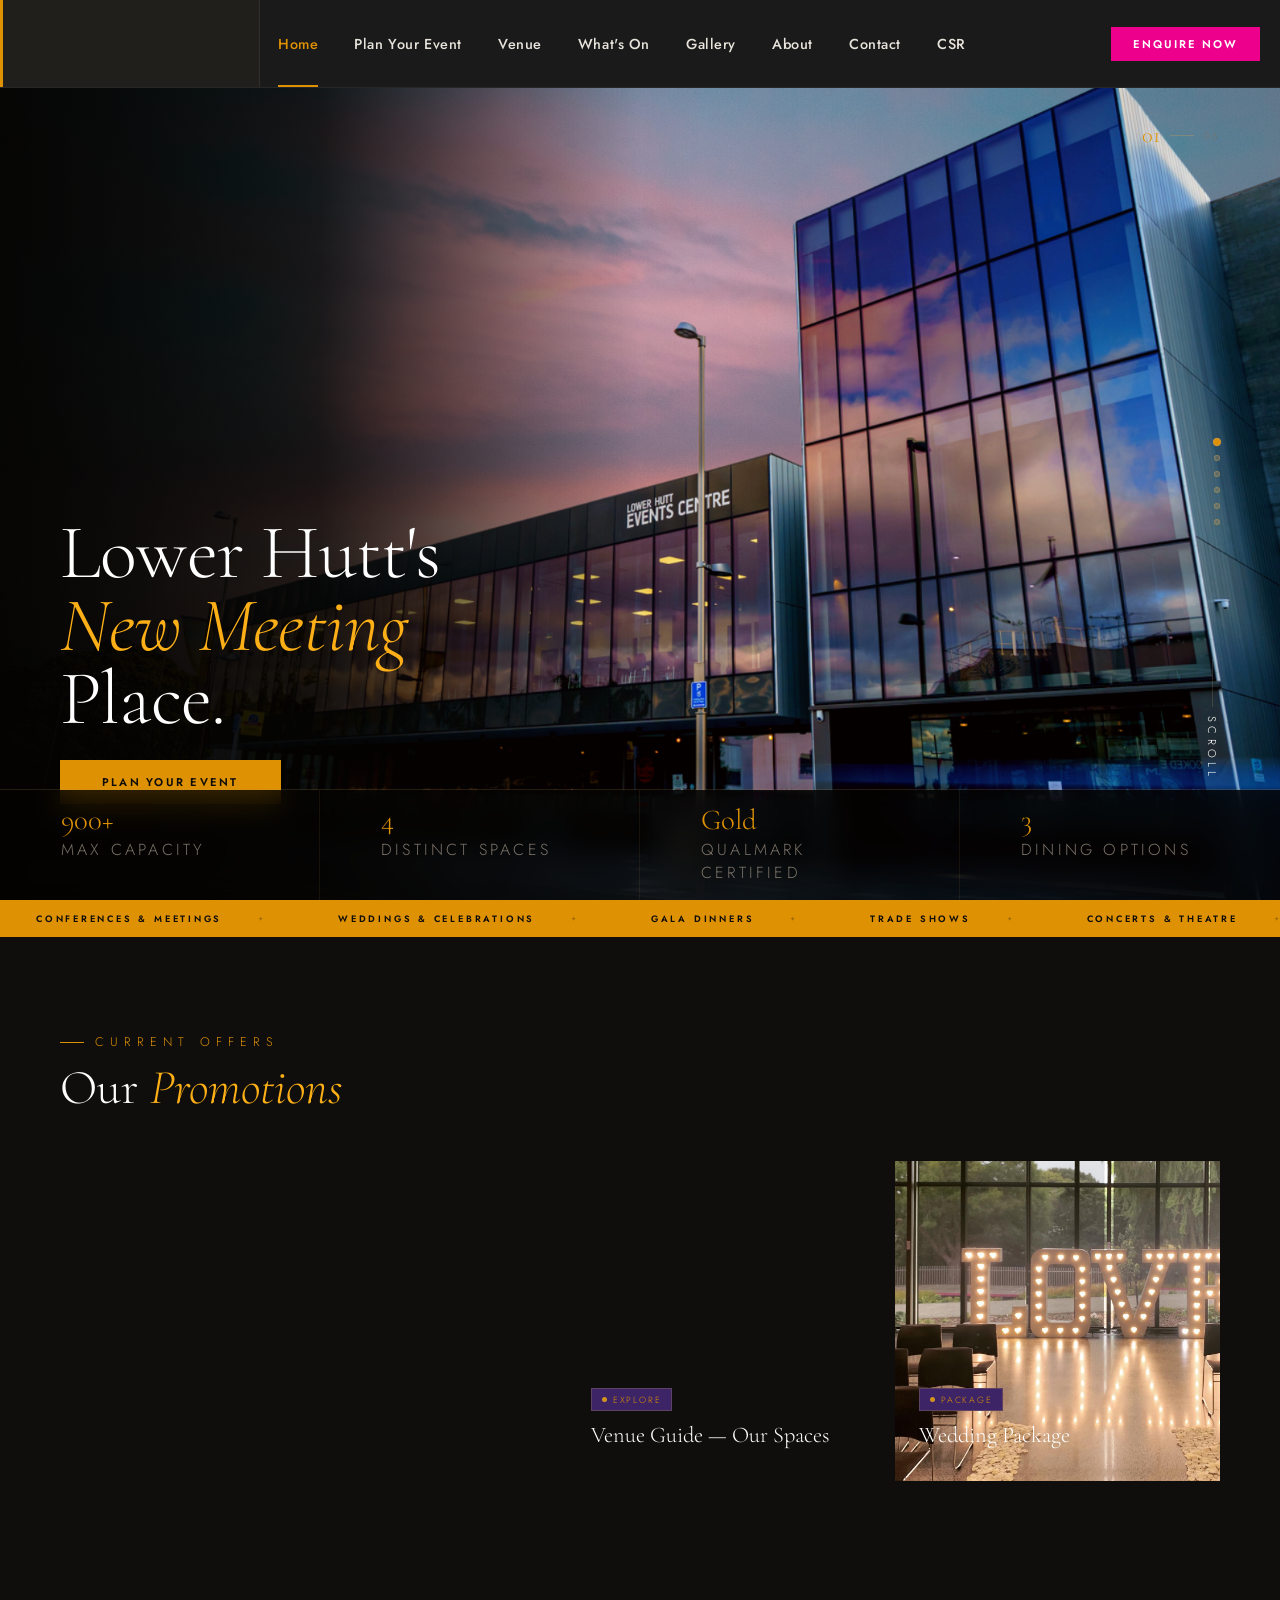
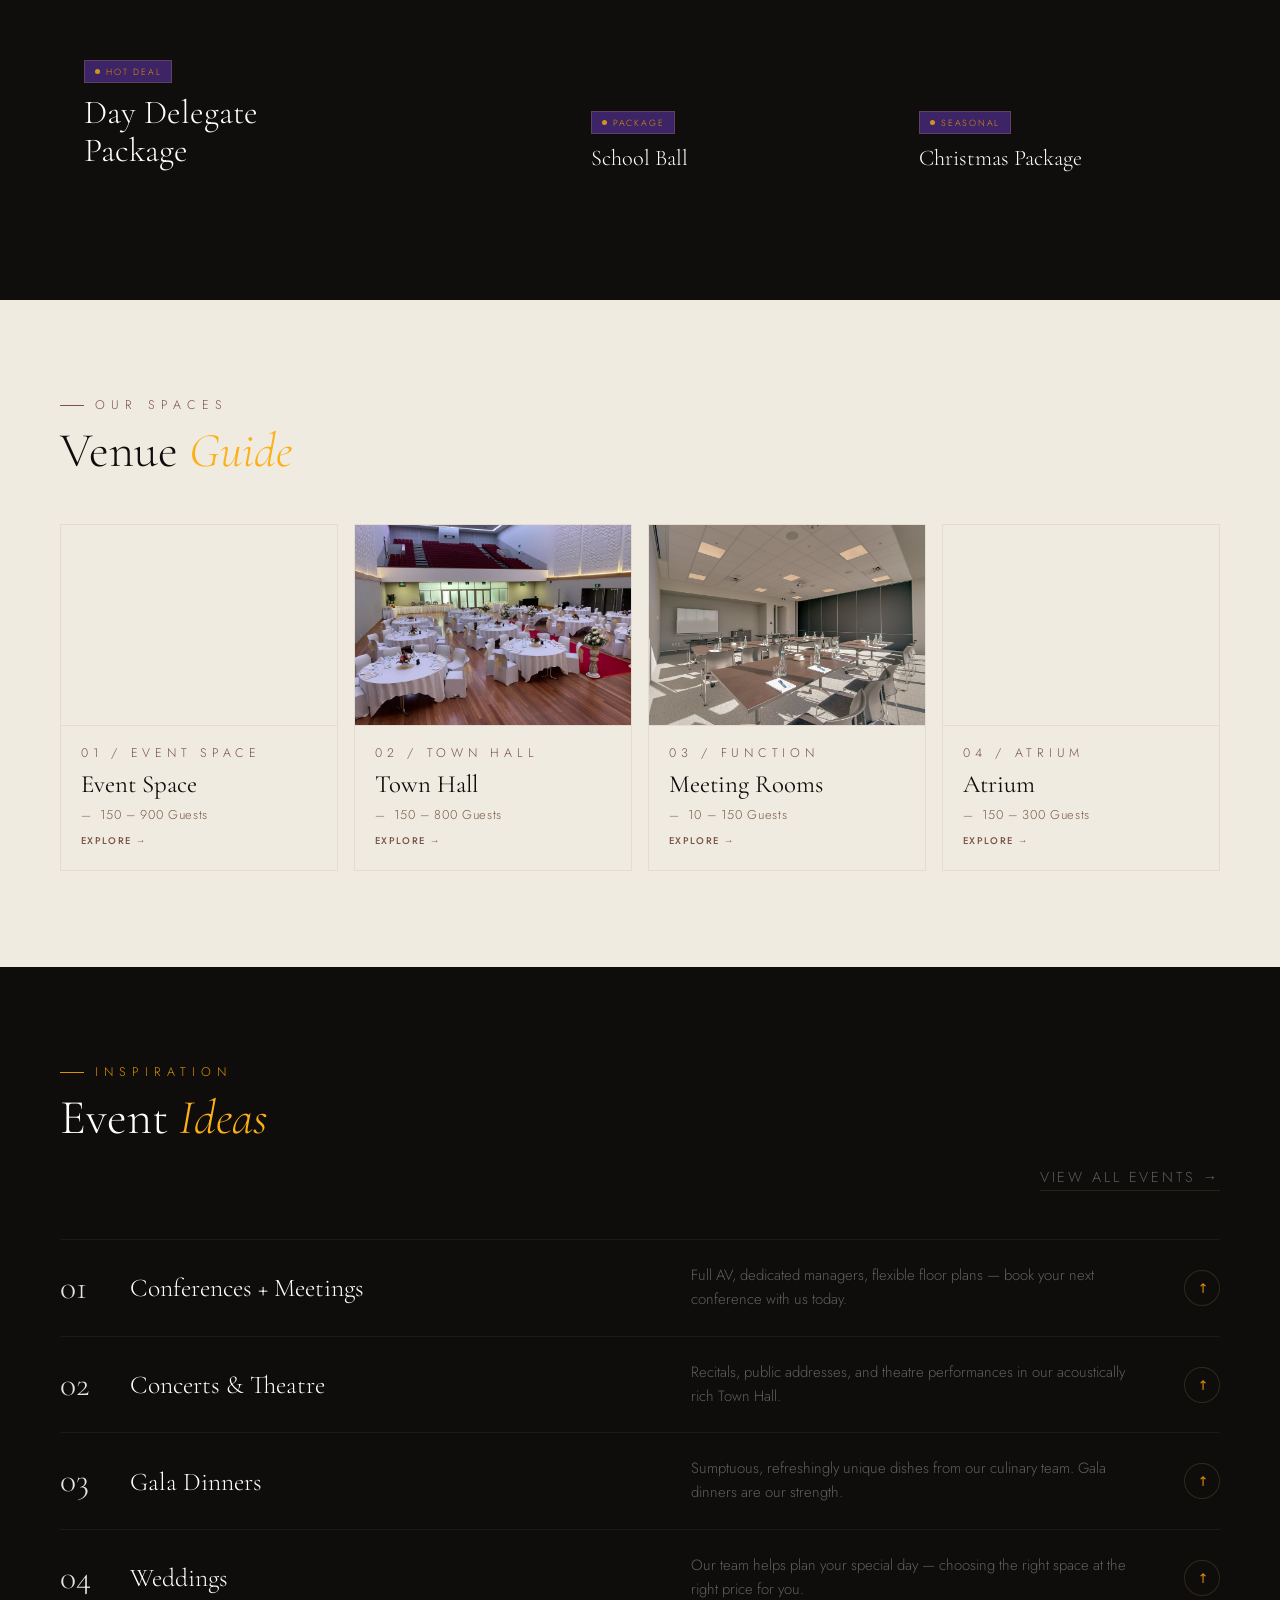
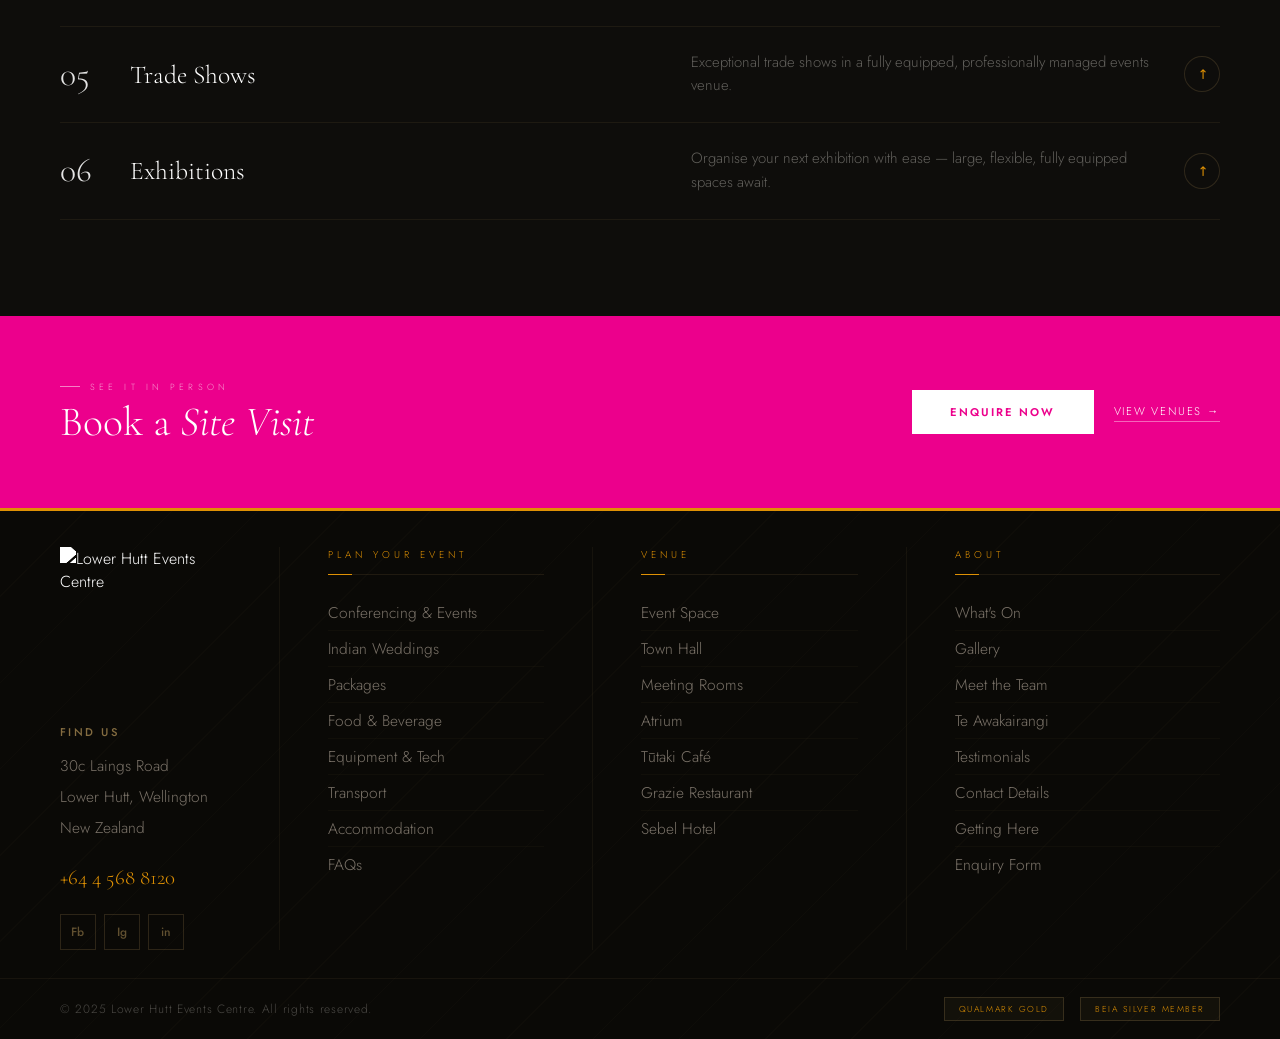
==== commit 18ec45de: "gallery bg" ====
--- a/index.html
+++ b/index.html
@@ -11,7 +11,7 @@
 <style>
  :root {
   --ink: #0e0d0b;
-  --cream: #f5f0e8;
+  --cream: #ffffff;
   --gold: #df9104;
   --gold-light: #fcaf17;
   --muted: #7a7268;
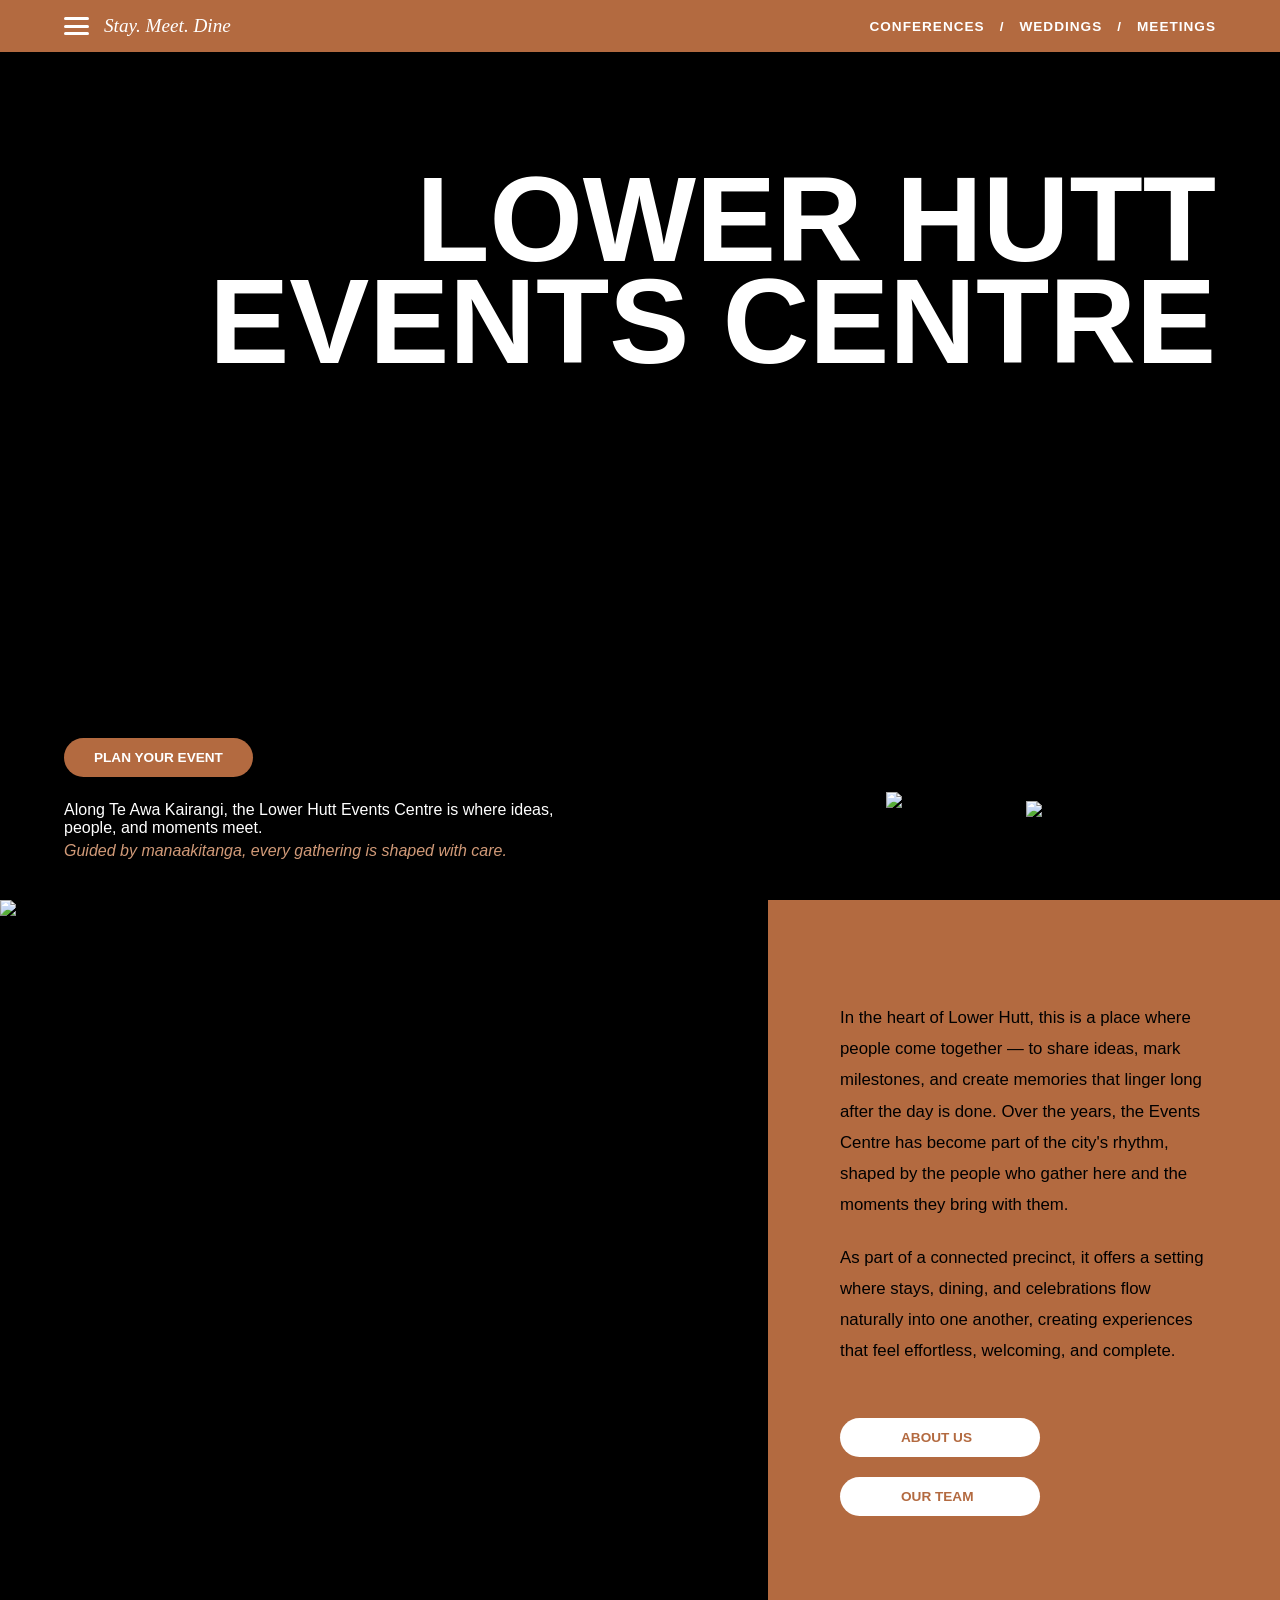
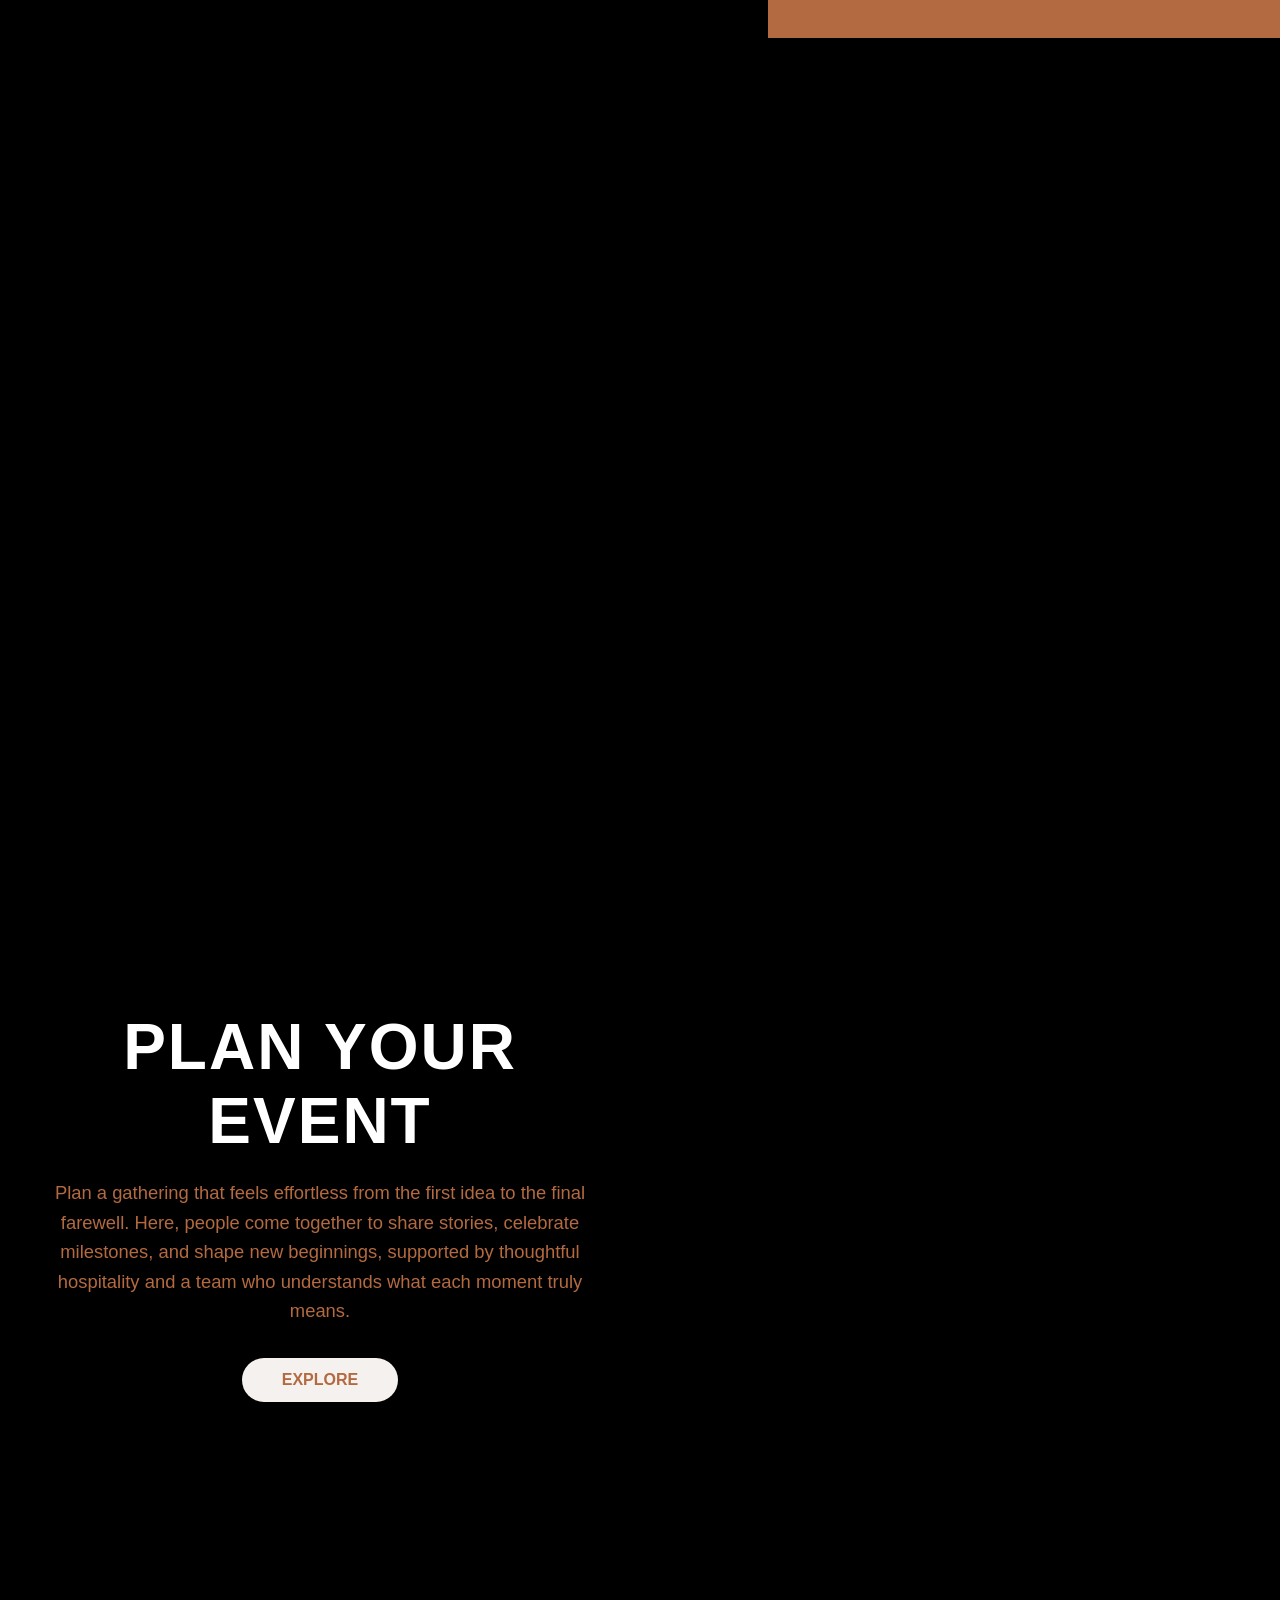
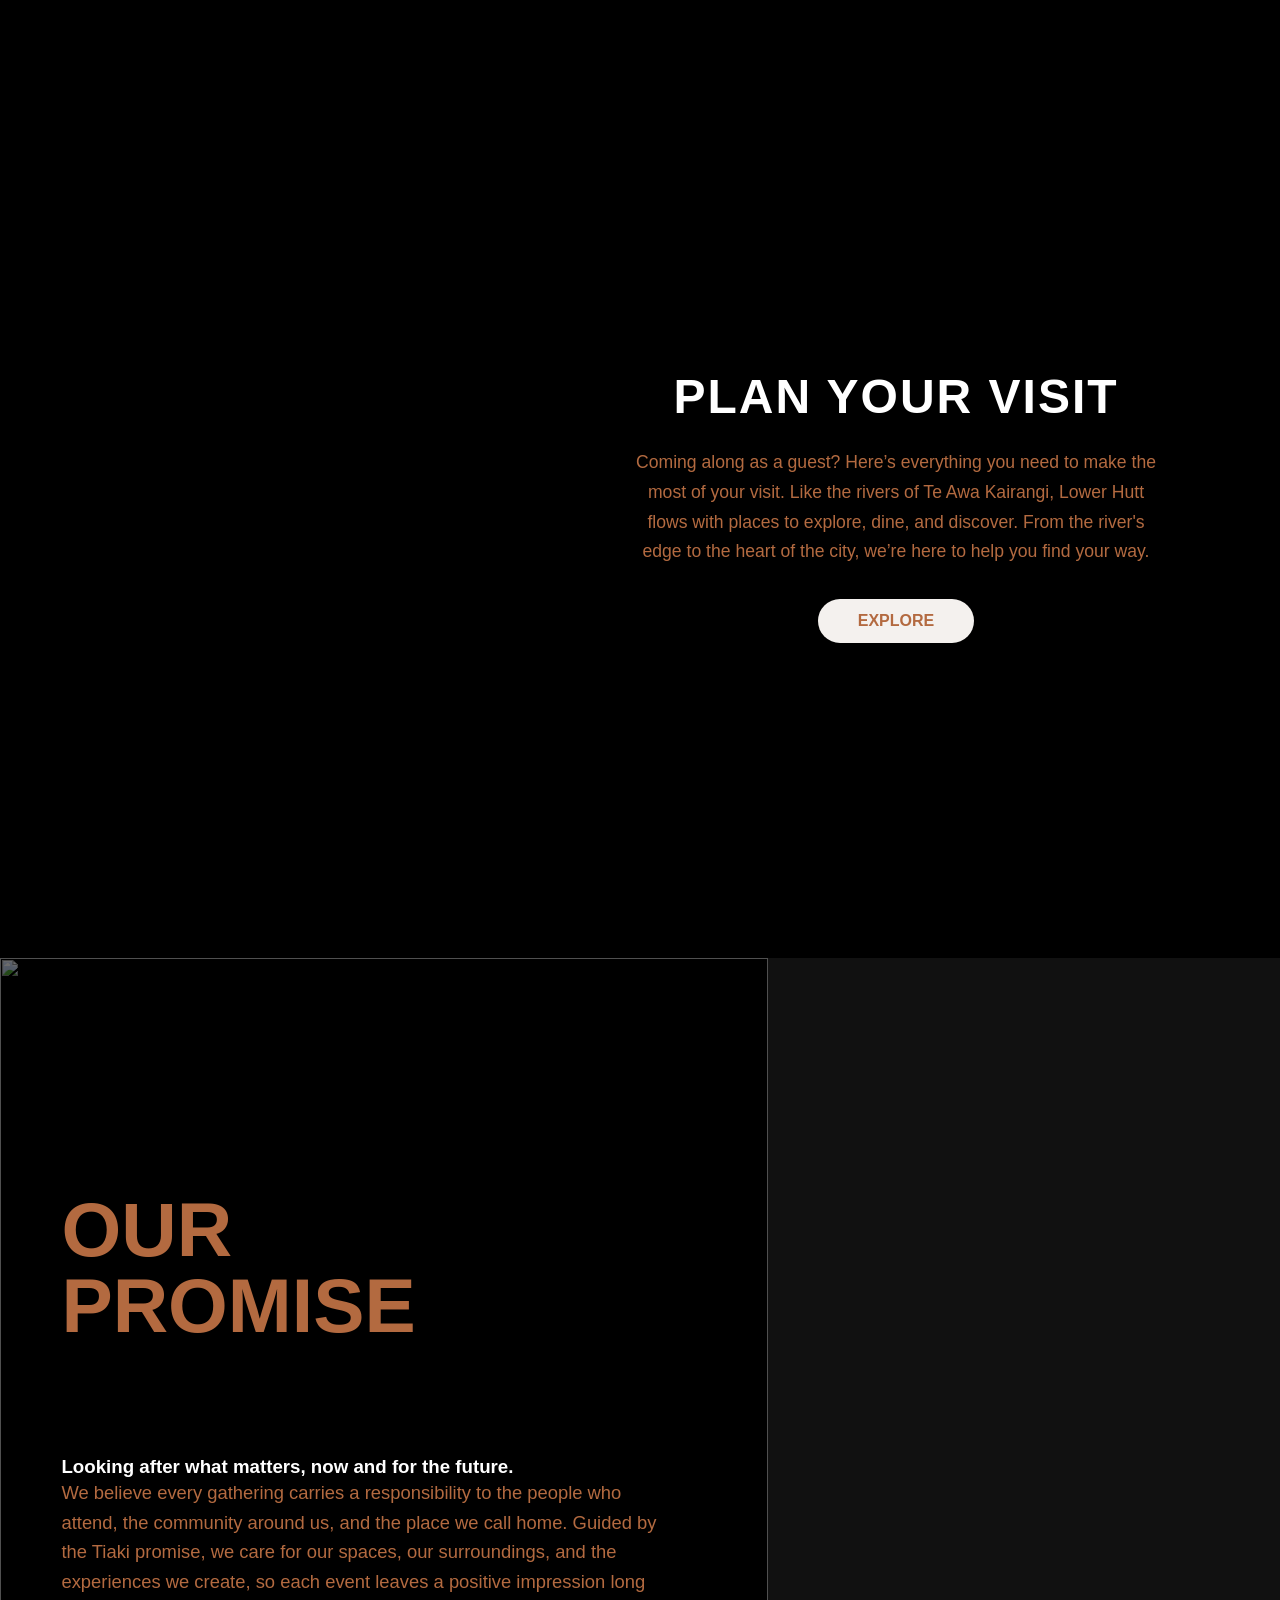
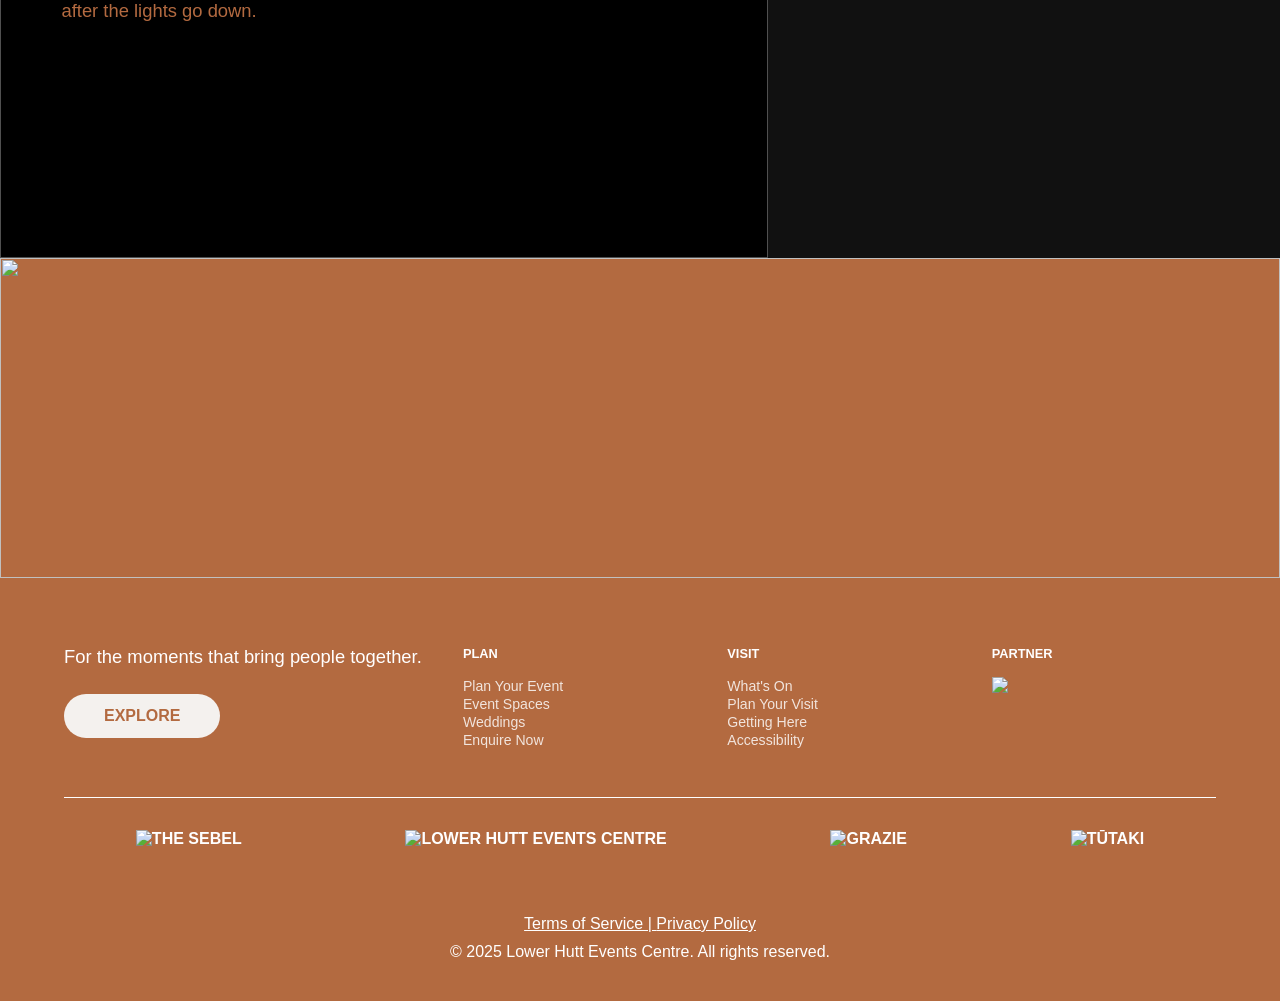
==== commit a22b4f84: "Update index.html Signed-off-by: webstreamline07-png <webstreamline07@gmail.com>" ====
--- a/index.html
+++ b/index.html
@@ -1,849 +1,1291 @@
 <!DOCTYPE html>
 <html lang="en">
+
 <head>
-<meta charset="UTF-8"/>
-<meta name="viewport" content="width=device-width, initial-scale=1.0"/>
-<link rel="stylesheet" href="style.css">
-<title>Lower Hutt Events Centre</title>
-<link rel="preconnect" href="https://fonts.googleapis.com"/>
-<link rel="preconnect" href="https://fonts.gstatic.com" crossorigin/>
-<link href="https://fonts.googleapis.com/css2?family=Cormorant+Garamond:ital,wght@0,300;0,400;0,600;1,300;1,400&family=Jost:wght@200;300;400;500;600&display=swap" rel="stylesheet"/>
-<style>
- :root {
-  --ink: #0e0d0b;
-  --cream: #ffffff;
-  --gold: #df9104;
-  --gold-light: #fcaf17;
-  --muted: #7a7268;
-  --rust: #ec008c;
-  --rust-dark: #3d2466;
-  --section-bg: #f0ebe0;
-  --section-dark: #0f0e0c;
-  --lhec-img: url('https://amayaliving.co.nz/wp-content/uploads/2026/01/Event-Space-2-south-1.jpg');
-}
-/* rest of your CSS exactly as it is */
-*, *::before, *::after { box-sizing: border-box; margin: 0; padding: 0; }
-html { scroll-behavior: smooth; }
-body { background: var(--ink); color: var(--cream); font-family: 'Jost', sans-serif; font-weight: 300; overflow-x: hidden; }
-/* ═══════════════════════════════════════════
-   NAV — identical to homepage
-═══════════════════════════════════════════ */
- nav {
-    position: fixed; top: 0; left: 0; right: 0; z-index: 500;
-    display: flex; align-items: stretch;
-    background: #1a1a1a;
-    border-bottom: 1px solid rgba(255,255,255,.06);
+    <meta charset="UTF-8">
+    <meta name="viewport" content="width=device-width, initial-scale=1.0">
+    <title>Lower Hutt Events Centre</title>
+    <link href="https://fonts.cdnfonts.com/css/pragmatica" rel="stylesheet">
+    <style>
+        :root {
+            --brand-color: #b36a40;
+            --font-heading: 'Pragmatica', sans-serif;
+            --font-body: 'Helvetica Neue', Arial, sans-serif;
+        }
+
+        * {
+            margin: 0;
+            padding: 0;
+            box-sizing: border-box;
+        }
+
+        body {
+            font-family: var(--font-body);
+            overflow-x: hidden;
+            background: #000;
+        }
+        /* ══════════════════════════════════════
+           ✦ LUXURY BUTTON SYSTEM
+           Shared shimmer-gloss sweep + lift
+        ══════════════════════════════════════ */
+        .btn-plan,
+        .btn-ghost,
+        .btn-explore,
+        .btn-white {
+            position: relative;
+            overflow: hidden;
+            /* base transitions */
+            transition:
+                transform    0.38s cubic-bezier(0.22, 1, 0.36, 1),
+                box-shadow   0.38s cubic-bezier(0.22, 1, 0.36, 1),
+                background   0.3s ease,
+                color        0.3s ease;
+        }
+
+        /* Gloss sweep pseudo-element */
+        .btn-plan::before,
+        .btn-ghost::before,
+        .btn-explore::before,
+        .btn-white::before {
+            content: '';
+            position: absolute;
+            top: 0;
+            left: -80%;
+            width: 60%;
+            height: 100%;
+            background: linear-gradient(
+                120deg,
+                transparent 0%,
+                rgba(255,255,255,0.35) 50%,
+                transparent 100%
+            );
+            transform: skewX(-15deg);
+            transition: left 0.55s cubic-bezier(0.4, 0, 0.2, 1);
+            pointer-events: none;
+        }
+
+        .btn-plan:hover::before,
+        .btn-ghost:hover::before,
+        .btn-explore:hover::before,
+        .btn-white:hover::before {
+            left: 130%;
+        }
+
+        /* Lift + glow on hover */
+        .btn-plan:hover,
+        .btn-explore:hover {
+            transform: translateY(-3px) scale(1.03);
+            box-shadow: 0 12px 32px rgba(179, 106, 64, 0.45);
+        }
+
+        .btn-ghost:hover {
+            transform: translateY(-3px) scale(1.03);
+            box-shadow: 0 12px 32px rgba(255,255,255,0.25);
+        }
+
+        .btn-white:hover {
+            transform: translateY(-3px) scale(1.03);
+            box-shadow: 0 12px 28px rgba(179, 106, 64, 0.4);
+        }
+
+        /* Active press feedback */
+        .btn-plan:active,
+        .btn-ghost:active,
+        .btn-explore:active,
+        .btn-white:active {
+            transform: translateY(0) scale(0.98);
+            box-shadow: none;
+            transition-duration: 0.1s;
+        }
+
+        /* Ripple layer (JS-driven) */
+        .btn-ripple {
+            position: absolute;
+            border-radius: 50%;
+            background: rgba(255,255,255,0.28);
+            transform: scale(0);
+            animation: rippleAnim 0.65s linear;
+            pointer-events: none;
+        }
+        @keyframes rippleAnim {
+            to { transform: scale(4); opacity: 0; }
+        }
+
+        /* ── individual button originals (unchanged style) ── */
+        .btn-plan {
+            display: inline-block;
+            background: var(--brand-color);
+            color: white;
+            padding: 12px 30px;
+            text-decoration: none;
+            border-radius: 50px;
+            font-weight: bold;
+            margin-bottom: 20px;
+            text-transform: uppercase;
+            font-size: 0.85rem;
+        }
+        /* ══════════════════════════════════════════
+           ✦ GLOBAL CONTENT BLOCK SPACING
+           Single rule — heading → para → button
+           Reference: "Plan Your Visit" section
+        ══════════════════════════════════════════ */
+        .content-block h2 {
+            font-family: var(--font-heading);
+            font-size: clamp(1.8rem, 4vw, 3rem);
+            text-transform: uppercase;
+            letter-spacing: 2px;
+            color: #fff;
+            margin-bottom: 1.5rem;
+        }
+        .content-block h3 {
+            font-size: 1.1rem;
+            font-weight: 600;
+            color: #fff;
+            margin-bottom: 1.4rem;
+        }
+        .content-block p {
+            font-size: 1.1rem;
+            line-height: 1.7;
+            color: var(--brand-color);
+            margin-bottom: 2rem;
+        }
+
+        /* --- NAVIGATION --- */
+        nav {
+            position: absolute;
+            top: 0;
+            width: 100%;
+            z-index: 100;
+            display: flex;
+            justify-content: space-between;
+            align-items: center;
+            padding: 15px 5%;
+            background: var(--brand-color);
+            color: white;
+        }
+
+        .nav-left {
+            display: flex;
+            align-items: center;
+            gap: 15px;
+            cursor: pointer;
+        }
+
+        .hamburger {
+            width: 25px;
+            height: 18px;
+            display: flex;
+            flex-direction: column;
+            justify-content: space-between;
+        }
+
+        .hamburger span {
+            display: block;
+            height: 3px;
+            width: 100%;
+            background: white;
+            border-radius: 2px;
+        }
+
+        .brand-motto {
+            font-family: Georgia, serif;
+            font-style: italic;
+            font-size: clamp(1rem, 1.5vw, 1.2rem);
+        }
+
+        .nav-right {
+            display: flex;
+            gap: 15px;
+            font-family: var(--font-heading);
+            font-weight: bold;
+            text-transform: uppercase;
+            font-size: 0.85rem;
+            letter-spacing: 1px;
+        }
+
+        /* --- HERO SECTION --- */
+        .hero {
+            position: relative;
+            height: 100vh;
+            width: 100%;
+            display: flex;
+            align-items: center;
+            justify-content: flex-end;
+            padding-right: 5%;
+            overflow: hidden;
+        }
+
+        .video-bg {
+            position: absolute;
+            top: 0;
+            left: 0;
+            width: 100%;
+            height: 100%;
+            object-fit: cover;
+            z-index: -1;
+        }
+
+        .hero-overlay {
+            position: absolute;
+            top: 0;
+            left: 0;
+            width: 100%;
+            height: 100%;
+            background: rgba(0, 0, 0, 0.2);
+            z-index: 0;
+        }
+
+        .hero-title {
+            position: relative;
+            z-index: 2;
+            font-family: var(--font-heading);
+            color: white;
+            font-size: clamp(3rem, 10vw, 7.5rem);
+            font-weight: 800;
+            line-height: 0.85;
+            text-transform: uppercase;
+            text-align: right;
+            white-space: nowrap;
+            margin-top: -40vh;
+            opacity:0; transform:translateY(40px);
+            animation:heroReveal 1.4s cubic-bezier(0.22,1,0.36,1) 0.7s forwards;
+        }
+
+        /* --- FOOTER / LOGO SECTION --- */
+        .hero-footer {
+            position: absolute;
+            bottom: 40px;
+            left: 5%;
+            right: 5%;
+            display: flex;
+            justify-content: space-between;
+            align-items: flex-end;
+            z-index: 2;
+        }
+
+        .footer-text {
+            max-width: 500px;
+            color: white;
+        }
+
+        .btn-plan {
+            display: inline-block;
+            background: var(--brand-color);
+            color: white;
+            padding: 12px 30px;
+            text-decoration: none;
+            border-radius: 50px;
+            font-weight: bold;
+            margin-bottom: 20px;
+            text-transform: uppercase;
+            font-size: 0.85rem;
+        }
+
+        .footer-logos {
+            position: absolute;
+            bottom: 40px;
+            right: 66px;
+            display: flex;
+            align-items: center;
+            gap: 0px;
+            z-index: 5;
+            top: 50%;
+        }
+
+        .beia-logo {
+            max-width: 140px;
+        }
+
+        .qualmark-logo {
+            max-height: 60px;
+        }
+
+        /* --- SIDE MENU --- */
+        .side-menu {
+            position: fixed;
+            top: 0;
+            left: -350px;
+            width: 320px;
+            height: 100%;
+            background: #1a1a1a;
+            color: white;
+            z-index: 200;
+            transition: 0.4s ease-in-out;
+            padding: 80px 40px;
+        }
+
+        .side-menu.active {
+            left: 0;
+        }
+
+        .menu-overlay {
+            position: fixed;
+            top: 0;
+            left: 0;
+            width: 100%;
+            height: 100%;
+            background: rgba(0, 0, 0, 0.6);
+            display: none;
+            z-index: 150;
+        }
+
+        .menu-overlay.show {
+            display: block;
+        }
+                /* -----
+           SECTION 2 ABOUT
+ */
+        .about {
+            display: grid; grid-template-columns: 3fr 2fr;
+            min-height: 82vh;
+        }
+        .about-img {
+            position: relative; overflow: hidden;
+        }
+        .about-img img {
+            width: 100%; height: 100%; object-fit: cover;
+            transition: transform .7s ease;
+        }
+        .about-img:hover img { transform: scale(1.04); }
  
-    /* ✦ Taller nav to give logo room */
-    height: 88px;
-  }
- 
-  .nav-logo-wrap {
-    display: flex; align-items: center;
-    /* ✦ More vertical padding + wider slot */
-    padding: 10px 36px;
-    border-right: 1px solid rgba(255,255,255,.07);
-    flex-shrink: 0;
- 
-    /* ✦ Subtle gold left-border accent so logo area feels premium */
-    border-left: 3px solid var(--gold);
-    background: rgba(184,151,90,.04);
-  }
- 
-  .nav-logo-wrap img {
-    /* ✦ Bigger: was 68px, now 72px height with no filter so gold shows */
-    height: 160px;
-    width: auto;
-    object-fit: contain;
-    /* removed brightness(0) invert so the real logo colours show */
-    /* if your logo is dark-on-white, keep the filter line below instead: */
-    /* filter: brightness(0) invert(1); */
-    filter: brightness(0) invert(1);
-  }
- 
-  /* ── everything below is UNCHANGED from your original ── */
-  .nav-menu { display: flex; align-items: stretch; list-style: none; flex: 1; }
-  .nav-menu li { display: flex; align-items: stretch; position: relative; }
-  .nav-menu a {
-    display: flex; align-items: center; padding: 0 18px;
-    color: #e8e4dc; text-decoration: none;
-    font-family: 'Jost'; font-size: .90rem; font-weight: 500; letter-spacing: .04em;
-    white-space: nowrap; position: relative; transition: color .25s, background .25s;
-  }
-  .nav-menu a::after {
-    content: ''; position: absolute; bottom: 0; left: 18px; right: 18px;
-    height: 2px; background: var(--rust);
-    transform: scaleX(0); transform-origin: left; transition: transform .28s ease;
-  }
-  .nav-menu a:hover { color: #fff; background: rgba(255,255,255,.04); }
-  .nav-menu a:hover::after { transform: scaleX(1); }
-  .nav-menu a.active-page { color: var(--gold); }
-  .nav-menu a.active-page::after { transform: scaleX(1); background: var(--gold); }
- 
-  /* Dropdown */
-  .nav-menu li:hover .dropdown { opacity: 1; pointer-events: all; transform: translateY(0); }
-  .dropdown {
-    position: absolute; top: 100%; left: 0; min-width: 240px;
-    background: #1a1a1a; border: 1px solid rgba(255,255,255,.07);
-    border-top: 2px solid var(--rust);
-    opacity: 0; pointer-events: none; transform: translateY(8px);
-    transition: opacity .25s, transform .25s;
-    z-index: 600;
-  }
-  .dropdown a {
-    padding: 11px 20px; font-size: .90rem; border-bottom: 1px solid rgba(255,255,255,.04);
+        .about-text {
+            background: var(--brand-color);
+            padding: 6rem 4.5rem;
+            display: flex; flex-direction: column; justify-content: center;
+        }
+        .about-text p {
+    font-size: 1.05rem;
+    font-weight: 300;
+    line-height: 1.85;
+    color: var(--white);
+    margin-bottom: 1.4rem;
+
+    opacity: 0;
+    transform: translateY(50px);
+}
+.about-text.show p {
+    opacity: 1;
+    transform: translateY(0);
+    transition: all 1.2s cubic-bezier(.77, 0, .175, 1);
+}
+
+
+  
+        .about-btns { display: flex; flex-direction: column;  margin-top: 1.8rem; max-width: 200px; }
+        .btn-ghost{
+            background: #ffff;
+    display: inline-block;
+    /* background: var(--brand-color); */
+    padding: 12px 61px;
+    color: var(--brand-color);
+    text-decoration: none;
+    border-radius: 50px;
+    font-weight: bold;
+    margin-bottom: 20px;
+    text-transform: uppercase;
+    font-size: 0.85rem;
+        }
+
+/******3 section *******/
+      
+.dual-video {
+    display: flex;
+    width: 100%;
+    height: 80vh; 
+    overflow: hidden;
+    background: #000;
+}
+
+.vid-half {
+    flex: 1; /* Default 50/50 */
+    height: 100%;
+    position: relative;
+    transition: flex 0.7s cubic-bezier(0.4, 0, 0.2, 1);
+}
+
+/* ONLY target the first (left) column for the hover trigger */
+.vid-half:first-child:hover {
+    flex: 1.2; /* Expands by roughly 10% of total width (60% total) */
+}
+
+/* Force the second (right) column to shrink when the first is hovered */
+.dual-video:has(.vid-half:first-child:hover) .vid-half:last-child {
+    flex: 0.8; /* Shrinks to 40% */
+}
+
+/* Right side video styling */
+.vid-half:last-child video {
+    transition: opacity 0.7s ease, transform 0.7s ease;
+}
+
+/* Optional: Slightly dim the right video when left expands */
+.dual-video:has(.vid-half:first-child:hover) .vid-half:last-child video {
+    opacity: 0.6;
+}
+
+.vid-half video {
+    width: 100%;
+    height: 100%;
+    object-fit: cover;
     display: block;
-  }
-  .dropdown a:last-child { border-bottom: none; }
-  .dropdown .sub-dropdown {
-    position: absolute; left: 100%; top: 0; min-width: 200px;
-    background: #222; border: 1px solid rgba(255,255,255,.07);
-    opacity: 0; pointer-events: none; transform: translateX(8px);
-    transition: opacity .25s, transform .25s;
-  }
-  .dropdown li:hover .sub-dropdown { opacity: 1; pointer-events: all; transform: translateX(0); }
-  .dropdown li { position: relative; flex-direction: column; }
-  .dropdown li a { width: 100%; }
- 
-  .nav-cta-wrap { display: flex; align-items: center; padding: 0 20px; flex-shrink: 0; }
-  .nav-cta {
-    font-size: .7rem; font-weight: 600; letter-spacing: .18em; text-transform: uppercase;
-    color: #fff; background: var(--rust); padding: 9px 22px;
-    text-decoration: none; transition: background .25s;
-  }
-  .nav-cta:hover { background: var(--rust-dark); }
-
-
-  /* ══════════════════════════
-     HERO
-  ══════════════════════════ */
-  .hero {
+}
+/* For mobile: stack them so they don't look like tiny slivers */
+@media (max-width: 768px) {
+    .dual-video {
+        flex-direction: column;
+    }
+    .vid-half {
+        height: 50vh; /* Each takes half the screen height on mobile */
+    }
+}
+
+
+/* --- SECTION 4: FULL SCREEN SPLIT --- */
+
+.section-4 {
+    display: flex;
+    width: 100%;
+    height: 100vh; /* This ensures it matches the hero height */
+    overflow: hidden;
+    background: #000;
+}
+
+.section-4 .video-section {
     position: relative;
-    height: calc(100vh - 64px);
-    margin-top: 64px;
-    min-height: 620px;
-    display: flex; flex-direction: column; justify-content: flex-end;
+    flex: 1; 
+    height: 100vh; /* Force column to viewport height */
+    display: flex;
+    align-items: center;
+    justify-content: center;
     overflow: hidden;
-  }
- 
-  /* ── OLD single .hero-img replaced by slider (see below) ── */
- 
-  .hero-overlay {
-    position: absolute; inset: 0; z-index: 2;
-    background: linear-gradient(
-      to right,
-      rgba(4,3,2,0.97) 0%,
-      rgba(4,3,2,0.80) 25%,
-      rgba(4,3,2,0.0) 50%
-    );
-    pointer-events: none;
-  }
-  .hero-overlay::after {
-    content: ''; position: absolute; inset: 0;
-    background: linear-gradient(to right, rgba(4,3,2,.5) 0%, transparent 55%);
-  }
- 
-  .hero-rule {
-    position: absolute; top: 60px; left: 60px; z-index: 5;
-    width: 1px; height: 0;
-    background: linear-gradient(to bottom, var(--gold), transparent);
-    animation: growR 1.1s .5s forwards;
-  }
-  @keyframes growR { to { height: 80px; } }
- 
-  .hero-content { position: relative; z-index: 3; padding: 0 60px 96px; max-width: 760px; }
- 
-  .hero-eyebrow {
-    display: flex; align-items: center; gap: 13px;
-    font-size: .8rem; letter-spacing: .46em; text-transform: uppercase; color: var(--gold);
-    margin-bottom: 18px; opacity: 0; animation: up .7s .5s forwards;
-  }
-  .hero-eyebrow::before { content: ''; width: 32px; height: 1px; background: var(--gold); flex-shrink: 0; }
- 
-  .hero-h1 {
-    font-family: 'Cormorant Garamond', serif; font-weight: 300;
-    font-size: clamp(3rem, 6vw, 6.8rem);
-    line-height: .95; letter-spacing: -.01em; margin-bottom: 24px;
-    opacity: 0; animation: up .9s .65s forwards;
-  }
-  .hero-h1 em { font-style: italic; color: var(--gold-light); display: block; }
- 
-  .hero-sub {
-    font-size: .89rem; font-weight: 300; color: rgba(245,240,232,.6);
-    line-height: 1.85; max-width: 440px; margin-bottom: 38px;
-    opacity: 0; animation: up .7s .85s forwards;
-  }
-  .hero-btns { display: flex; align-items: center; gap: 26px; opacity: 0; animation: up .7s 1.0s forwards; }
- 
-  .btn-gold { background: var(--gold); color: var(--ink); padding: 14px 42px; font-family: 'Jost'; font-size: .7rem; font-weight: 600; letter-spacing: .2em; text-transform: uppercase; text-decoration: none; transition: background .3s, transform .2s; display: inline-block; }
-  .btn-gold:hover { background: var(--gold-light); transform: translateY(-2px); }
-  .btn-line { color: rgba(245,240,232,.62); font-size: .7rem; letter-spacing: .17em; text-transform: uppercase; text-decoration: none; display: flex; align-items: center; gap: 9px; border-bottom: 1px solid rgba(184,151,90,.32); padding-bottom: 3px; transition: color .3s, border-color .3s; }
-  .btn-line:hover { color: var(--cream); border-color: var(--gold); }
- 
-  .hero-stats {
-    position: absolute; bottom: 0; left: 0; right: 0; z-index: 4;
-    display: grid; grid-template-columns: repeat(4,1fr);
-    border-top: 1px solid rgba(184,151,90,.18);
-    opacity: 0; animation: up .6s 1.2s forwards;
-  }
-  .hero-stat { padding: 16px 61px; background: rgba(4,3,2,.78); backdrop-filter: blur(14px); border-right: 1px solid rgba(184,151,90,.1); display: flex; flex-direction: column; gap: 3px; }
-  .hero-stat:last-child { border-right: none; }
-  .hs-n { font-family: 'Cormorant Garamond', serif; font-size: 1.8rem; font-weight: 300; color: var(--gold); line-height: 1; }
-  .hs-l {  letter-spacing: .2em; text-transform: uppercase; color: var(--muted); }
- 
-  /* ── scroll-hint: now the animated slider line ── */
-  .scroll-hint {
-    position: absolute; right: 60px; bottom: 119px; z-index: 6;
-    display: flex; flex-direction: column; align-items: center; gap: 9px;
-    opacity: 0; animation: fi .8s 1.5s forwards;
-  }
-  .scroll-hint span { font-size: .70rem;
-    letter-spacing: .38em;
+    transition: flex 0.7s cubic-bezier(0.4, 0, 0.2, 1);
+    
+}
+
+/* THE CRITICAL FIX: Forces the video to stretch and fill the height */
+.section-4 .bg-video {
+    position: absolute;
+    width: 100%;
+    height: 100%; /* Important: must be 100% of the 100vh container */
+    object-fit: cover; /* This removes the black bars seen in your screenshot */
+    z-index: 1;
+    
+}
+
+/* Dark overlay for text readability */
+.section-4 .video-section:first-child::before {
+    content: '';
+    position: absolute;
+    inset: 0;
+    z-index: 2;
+    transition: background 0.7s ease;
+    background: rgba(0, 0, 0, 0.89);
+}
+
+/* --- HOVER ANIMATIONS --- */
+
+.section-4 .video-section:first-child:hover::before {
+    background: rgba(0, 0, 0, 0.89); /* Darkens on hover as requested */
+}
+.section-4 .video-section:first-child:hover {
+    flex: 1.2; /* Expands 10% from center */
+    background: rgba(0, 0, 0, 0.89); /* Tint to make white headings pop */
+}
+
+.section-4:has(.video-section:first-child:hover) .video-section:last-child {
+    flex: 0.8;
+}
+
+/* Text Styling */
+.section-4 .video-content {
+    position: relative;
+    z-index: 3;
+    max-width: 100%;
+    text-align: center;
+    padding: 40px;
+
+    
+}
+
+.section-4 .video-content h2 {
+    color: #ffffff;
+    font-family: var(--font-heading);
+    font-size: clamp(2.5rem, 5vw, 4rem);
     text-transform: uppercase;
+    margin-bottom: 20px;
+}
+
+.section-4 .video-content p {
+    color: var(--brand-color);
+    font-size: 1.15rem;
+    line-height: 1.6;
+}
+
+/* Responsive Stacking */
+@media (max-width: 992px) {
+    .section-4 {
+        flex-direction: column;
+        height: auto;
+    }
+    .section-4 .video-section {
+        height: 50vh;
+        width: 100%;
+    }
+}
+.btn-explore {
+    display: inline-block;
+    background: #f4f1ee;
+    color: var(--brand-color);
+    padding: 13px 40px;
+    border-radius: 50px;
+    text-decoration: none;
+    font-weight: bold;
+    text-transform: uppercase;
+}
+
+/* Responsive: Stacks on mobile */
+@media (max-width: 992px) {
+    .dual-video-container {
+        grid-template-columns: 1fr;
+    }
+}
+/* ═══════════════════════════════════
+      MOBILE & TABLET RESPONSIVENESS
+═══════════════════════════════════ */
+@media (max-width: 768px) {
+    .dual-video {
+        grid-template-columns: 1fr; /* Stacks videos vertically on mobile */
+    }
+}
+
+/* ═══════════════════════════════════
+   SECTION 5 — DUAL VIDEO (2fr / 3fr)
+═══════════════════════════════════ */
+/* --- SECTION 5: FLEX-BASED SPLIT --- */
+.dual-video-v2 {
+    display: flex; /* Flex allows for the smooth width animation */
+    width: 100%;
+    height: 100vh; /* Set to 100vh to match your full-screen requirement */
+    background: #000;
+    overflow: hidden;
+}
+
+.vid-box {
+    position: relative;
+    height: 100%;
+    display: flex;
+    align-items: center;
+    justify-content: center;
+    overflow: hidden;
+    /* This sets the 2fr (40%) and 3fr (60%) ratio using flex */
+    flex: 2; 
+    transition: flex 0.7s cubic-bezier(0.4, 0, 0.2, 1);
+}
+
+.vid-box:last-child {
+    flex: 3; /* Right side is naturally larger */
+    
+}
+
+/* Background Video Styling - FULLY VISIBLE */
+.dual-video-v2 .bg-video {
+    position: absolute;
+    width: 100%;
+    height: 100%;
+    top: 0;
+    left: 0;
+    object-fit: cover; /* Ensures video fills the box height without black bars */
+    z-index: 1;
+    
+    background: rgba(0, 0, 0, 0.89);
+}
+.vid-box:last-child:before {
+    content: '';
+    position: absolute;
+    inset: 0;
+    z-index: 2;
+    background: rgba(0, 0, 0, 0.89);
+}
+/* Static Black Transparent Overlay (No hover needed) */
+.vid-box::before {
+    content: '';
+    position: absolute;
+    inset: 0;
+    z-index: 2;
+}
+
+/* --- HOVER ANIMATION --- */
+
+/* When Left Side is hovered, it increases by roughly 10% of total width */
+.vid-box:first-child:hover {
+    flex: 2.5; 
+}
+
+/* Right side shrinks slightly to accommodate */
+.dual-video-v2:has(.vid-box:first-child:hover) .vid-box:last-child {
+    flex: 2.5; /* Makes them 50/50 on hover, effectively growing the left */
+}
+
+/* Content Styling */
+.vid-content {
+    position: relative;
+    z-index: 3;
+    max-width: 80%;
+    text-align: center;
+    padding: 20px;
+}
+
+.vid-content h2 {
     color: #ffffff;
-    font-weight: 300;
-    writing-mode: vertical-rl; }
- 
-  /* The line — now acts as slide progress indicator */
-  .scroll-line {
-    width: 1px;
-    height: 48px;
-    background: rgba(184,151,90,.22);
+    font-family: var(--font-heading);
+    font-size: clamp(2rem, 4vw, 3.5rem);
+    text-transform: uppercase;
+    margin-bottom: 20px;
+}
+
+.vid-content p {
+    color: var(--brand-color);
+    font-size: 1.1rem;
+    line-height: 1.6;
+    margin-bottom: 30px;
+}
+.vid-content {
+    position: relative;
+    z-index: 3;
+    max-width: 80%;
+    text-align: center;
+    padding: 40px;
+}
+
+.vid-content h2 {
+    font-family: var(--font-heading);
+    font-size: clamp(1.8rem, 4vw, 3rem);
+    text-transform: uppercase;
+    margin-bottom: 1.5rem;
+    letter-spacing: 2px;
+}
+
+.vid-content p {
+    font-size: 1.1rem;
+    line-height: 1.7;
+    margin-bottom: 2rem;
+    color: var(--brand-color);
+}
+
+.btn-white {
+    display: inline-block;
+    background: #fff;
+    color: #000;
+    padding: 14px 45px;
+    border-radius: 50px;
+    text-decoration: none;
+    font-weight: bold;
+    text-transform: uppercase;
+    font-size: 0.9rem;
+    transition: 0.3s;
+}
+
+.btn-white:hover {
+    background: var(--brand-color);
+    color: #fff;
+}       
+ /* ═══════════════════════════════════
+   SECTION 6 — IMAGE & VIDEO SPLIT
+═══════════════════════════════════ */
+.promise-section {
+    display: grid;
+    grid-template-columns: 3fr 2fr; /* 3fr Left, 2fr Right */
+    width: 100%;
+    min-height: 80vh;
+    background: #000;
+    /*padding-bottom: 10px;*/
+}
+
+.promise-left {
     position: relative;
     overflow: hidden;
-  }
-  .scroll-line::after {
+    display: flex;
+    align-items: center;
+    padding: 5% 8%;
+}
+
+/* Background Image for Left Side */
+.promise-bg-img {
+    position: absolute;
+    inset: 0;
+    width: 100%;
+    height: 100%;
+    object-fit: cover;
+    z-index: 1;
+    opacity: 0.6; /* Adjust for text readability */
+}
+
+.promise-content {
+    position: relative;
+    z-index: 2;
+    max-width: 600px;
+}
+
+.promise-content h2 {
+    font-family: var(--font-heading);
+    color: var(--brand-color); /* Brand color used for heading */
+    font-size: clamp(2.5rem, 6vw, 5rem);
+    line-height: 1;
+    text-transform: uppercase;
+    margin-bottom: 7rem;
+}
+
+.promise-content p {
+    color: var(--brand-color); /* Brand color used for paragraph */
+    font-size: 1.15rem;
+    line-height: 1.6;
+    font-weight: 500;
+}
+
+.promise-content p strong {
+    color: #fff; /* White for the "Looking after..." tagline */
+    display: block;
+    margin-bottom: 10px;
+}
+
+/* Right Side Video */
+.promise-right {
+    position: relative;
+    overflow: hidden;
+    background: #111;
+}
+
+.promise-right video {
+    position: absolute;
+    top: 50%;
+    left: 50%;
+    min-width: 100%;
+    min-height: 100%;
+    width: auto;
+    height: auto;
+    transform: translate(-50%, -50%);
+    object-fit: cover;
+}
+
+/* Tablet & Mobile Responsiveness */
+@media (max-width: 992px) {
+    .promise-section {
+        grid-template-columns: 1fr;
+    }
+    .promise-left {
+        min-height: 60vh;
+    }
+    .promise-right {
+        min-height: 40vh;
+    }
+}
+/* Responsive Stacking */
+@media (max-width: 992px) {
+    .dual-video-v2 {
+        grid-template-columns: 1fr;
+    }
+}
+        /* ═══════════════════════════════════
+      RESPONSIVE LOGIC (Tablet & Mobile)
+═══════════════════════════════════ */
+
+/* Tablets (1024px and below) */
+@media (max-width: 1024px) {
+    .about-text {
+        padding: 4rem 3rem;
+    }
+}
+
+/* Mobile (768px and below) */
+@media (max-width: 768px) {
+    .about {
+        display: flex;
+        flex-direction: column; /* Stacks vertically */
+        min-height: auto;
+    }
+
+    .about-text {
+        order: 1; /* Forces text to the TOP */
+        padding: 3rem 1.5rem;
+        text-align: center;
+    }
+
+    .about-img {
+        order: 2; /* Forces image to the BOTTOM */
+        height: 350px; /* Gives the image a fixed height on mobile */
+    }
+
+    .about-btns {
+        margin: 1.8rem auto 0; /* Centers button on mobile */
+    }
+
+    .about-text p {
+        font-size: 1rem;
+    }
+}
+
+        /* --- RESPONSIVENESS --- */
+        @media (max-width: 768px) {
+            .nav-right {
+                display: none;
+            }
+
+            .hero-footer {
+                flex-direction: column;
+                align-items: flex-start;
+                gap: 30px;
+            }
+
+            .hero-title {
+                font-size: 12vw;
+            }
+
+            .logo-img {
+                height: 50px;
+            }
+        }
+/* ═══════════════════════════════════
+   SECTION 6 — THE "OUR PROMISE" FIX
+═══════════════════════════════════ */
+.promise-section {
+    display: grid;
+    grid-template-columns: 3fr 2fr; 
+    width: 100%;
+    height: 100vh; /* Set to 100vh for a true full-screen experience */
+    background: #000;
+    overflow: hidden; /* Prevents gaps and leaks */
+}
+
+/* Right Side Video Container */
+.promise-right {
+    position: relative;
+    overflow: hidden;
+    width: 100%;
+    height: 100%; /* Important: ensures container is full height */
+}
+
+/* THE CRITICAL FIX: Direct target for the video fit */
+.promise-right video {
+    position: absolute;
+    width: 100%;
+    height: 100%;
+    object-fit: cover; /* This forces the video to fill the 2fr column perfectly */
+    display: block;    /* Removes the inline-block gap at the bottom */
+}
+
+/* Left Side Logic */
+.promise-left {
+    position: relative;
+    overflow: hidden;
+    display: flex;
+    align-items: center;
+    padding: 5% 8%;
+    height: 100%;
+}
+
+.promise-bg-img {
+    position: absolute;
+    inset: 0;
+    width: 100%;
+    height: 100%;
+    object-fit: cover;
+    z-index: 1;
+    opacity: 0.6;
+}
+
+/* Overlay to darken image further for text readability */
+.promise-left::after {
     content: '';
     position: absolute;
-    top: -100%;
-    left: 0;
-    width: 100%;
-    height: 100%;
-    background: linear-gradient(to bottom, var(--gold), transparent);
-    animation: slideProgress var(--slide-duration, 5s) linear infinite;
-  }
-  @keyframes slideProgress {
-    0%   { top: -100%; opacity: 1; }
-    85%  { top: 100%;  opacity: 1; }
-    100% { top: 100%;  opacity: 0; }
-  }
+    inset: 0;
+    background: rgba(0,0,0,0.3);
+    z-index: 1;
+}
+
+.promise-content {
+    position: relative;
+    z-index: 2;
+    max-width: 600px;
+}
+/* Tablet & Mobile Responsiveness */
+@media (max-width: 992px) {
+    .promise-section {
+        grid-template-columns: 1fr;
+    }
+    .promise-left {
+        min-height: 60vh;
+    }
+    .promise-right {
+        min-height: 40vh;
+    }
+}
+/* --- FOOTER --- */
+        footer {
+            background: var(--brand-color);
+        }
+
+        .footer-banner {
+            width: 100%;
+            height: 320px;
+            object-fit: cover;
+            object-position: center 40%;
+        }
+
+        .footer-body {
+            padding: 4rem 4rem 2.5rem;
+        }
+
+        .footer-grid {
+            display: grid;
+            grid-template-columns: 1.6fr 1fr 1fr 1fr;
+            gap: 2.5rem;
+            margin-bottom: 3rem;
+        }
+
+        .footer-tagline {
+            
+            font-size: 1.15rem;
+            color: #ffff;
+            margin-bottom: 1.6rem;
+        }
+
+        .footer-col h5 {
+            font-size: .8rem;
+            text-transform: uppercase;
+            color: #ffff;
+            margin-bottom: 1rem;
+        }
+
+        .footer-col ul {
+            list-style: none;
+        }
+
+        .footer-col ul li a {
+            font-size: .88rem;
+            color: rgba(255, 255, 255, .82);
+            text-decoration: none;
+        }
+
+        .footer-brands {
+            display: flex;
+            align-items: center;
+            justify-content: space-between;
+            padding: 2rem 0;
+            border-top: 1px solid #fff;
+           
+            color: #fff;
+        }
+
+        .brand-logo {
+            font-weight: bold;
+            text-transform: uppercase;
+        }
+
+        /* --- RESPONSIVENESS --- */
+        @media (max-width: 992px) {
+            .about, .dual-video-container, .dual-video-v2, .promise-section {
+                grid-template-columns: 1fr;
+            }
+            .footer-grid {
+                grid-template-columns: 1fr 1fr;
+            }
+        }
+        .footer-bottom{
+            color: #fff;
+            text-align: center;
+            padding-top: 35px;
+        }
+        .footer-links a{
+            color: #fff;
+            padding-bottom: 10px;
+        }
+         .footer-links {
+            padding-bottom: 10px;
+         }
+
+         .footer-brands {
+    display: flex;
+    align-items: center;
+    justify-content: space-around;
+    gap: 20px;
+    flex-wrap: wrap;
+}
+
+.footer-img {
+    display: block;
+    max-height: 125px; /* Adjust this height to fit your footer design */
+    width: auto;      /* Keeps the aspect ratio intact */
+    object-fit: contain;
+}
+
+/* Specific adjustment for the LHEC hexagon if it's a small icon */
+.lhec-hex img {
+    max-height: 30px;
+    margin-bottom: 5px;
+}
+
+@keyframes heroReveal { to { opacity:1; transform:translateY(0); } }
+
+        .hero-footer {
+            position:absolute; bottom:40px; left:5%; right:5%;
+            display:flex; justify-content:space-between; align-items:flex-end; z-index:2;
+            opacity:0; animation:fadeUp 1s ease 1.1s forwards;
+        }
+        @keyframes fadeUp { from{opacity:0;transform:translateY(20px);} to{opacity:1;transform:translateY(0);} }
+
+        .footer-text { max-width:500px; color:white; }
+        .footer-logos {
+            position:absolute; bottom:40px; right:66px;
+            display:flex; align-items:center; z-index:5; top:50%;
+        }
+        .beia-logo     { max-width:140px; }
+        .qualmark-logo { max-height:60px; }
+    </style>
+</head>
+
+<body>
+
+    <div class="menu-overlay" id="overlay"></div>
+
+    <div class="side-menu" id="sideMenu">
+        <span style="position:absolute; top:20px; right:20px; font-size:2rem; cursor:pointer;" id="closeMenu">&times;</span>
+        <ul style="list-style:none;">
+            <li style="margin:20px 0;">
+                <a href="#" style="color:white; text-decoration:none; text-transform:uppercase; font-family:var(--font-heading);">Home</a>
+            </li>
+            <li style="margin:20px 0;">
+                <a href="#" style="color:white; text-decoration:none; text-transform:uppercase; font-family:var(--font-heading);">Venues</a>
+            </li>
+            <li style="margin:20px 0;">
+                <a href="#" style="color:white; text-decoration:none; text-transform:uppercase; font-family:var(--font-heading);">Planning</a>
+            </li>
+        </ul>
+    </div>
+
+    <nav>
+        <div class="nav-left" id="openMenu">
+            <div class="hamburger">
+                <span></span>
+                <span></span>
+                <span></span>
+            </div>
+            <span class="brand-motto">Stay. Meet. Dine</span>
+        </div>
+        <div class="nav-right">
+            <span>CONFERENCES</span> <span>/</span> <span>WEDDINGS</span> <span>/</span> <span>MEETINGS</span>
+        </div>
+    </nav>
+
+    <section class="hero">
+        <div class="hero-overlay"></div>
+        <video class="video-bg" autoplay muted loop playsinline>
+            <source src="1.mp4" type="video/mp4">
+        </video>
+
+        <h1 class="hero-title">Lower Hutt<br>Events Centre</h1>
+
+        <div class="hero-footer">
+            <div class="footer-text">
+                <a href="#" class="btn-plan">Plan Your Event</a>
+                <p style="margin-bottom:5px;">Along Te Awa Kairangi, the Lower Hutt Events Centre is where ideas, people, and moments meet.</p>
+                <p style="color:#d19a78; font-style:italic;">Guided by manaakitanga, every gathering is shaped with care.</p>
+            </div>
+
+            <div class="footer-logos">
+                <img src="https://amayaliving.co.nz/wp-content/uploads/2025/12/5-2.png" alt="BEIA Silver Member" class="logo-img beia-logo" />
+                <img src="https://www.lowerhutteventscentre.co.nz/wp-content/themes/lowerhutt/assets/images/qualmark-gold-logo.svg" alt="Qualmark Gold" class="logo-img qualmark-logo" />
+            </div>
+        </div>
+    </section>
+<!-- ═══════════════════════════════════════════
+     SECTION 2 — ABOUT US
+═══════════════════════════════════════════ -->
+<section class="about" id="about">
  
-  @keyframes up { from{opacity:0;transform:translateY(24px)} to{opacity:1;transform:translateY(0)} }
-  @keyframes fi  { from{opacity:0} to{opacity:1} }
- 
-  /* ══════════════════════════
-       IMAGE SLIDER  (right half)
-  ══════════════════════════ */
-  .hero-slider {
-    position: absolute;
-    inset: 0;
-    z-index: 1;
-  }
- 
-  /* Each slide fills the full hero area; left 50% is covered by overlay gradient */
-  .slide {
-    position: absolute; inset: 0;
-    background-size: cover;
-    background-position: center 35%;
-    opacity: 0;
-    transform: scale(1.06);
-    transition: opacity 1.1s cubic-bezier(.4,0,.2,1), transform 6s ease-out;
-  }
-  .slide.active {
-    opacity: 1;
-    transform: scale(1.0);
-  }
-  /* Subtle Ken-Burns exit for leaving slide */
-  .slide.leaving {
-    opacity: 0;
-    transform: scale(1.04);
-    transition: opacity 1.1s cubic-bezier(.4,0,.2,1), transform 1.1s ease-in;
-  }
- 
-  /* Slide counter top-right */
-  .slide-counter {
-    position: absolute;
-    top: 60px; right: 60px;
-    z-index: 6;
-    display: flex; align-items: center; gap: 10px;
-    opacity: 0; animation: fi .8s 1.5s forwards;
-  }
-  .sc-current {
-    font-family: 'Cormorant Garamond', serif;
-    font-size: 1.4rem; font-weight: 300;
-    color: var(--gold); line-height: 1;
-  }
-  .sc-sep { width: 24px; height: 1px; background: rgba(184,151,90,.4); }
-  .sc-total { font-size: .58rem; letter-spacing: .3em; color: var(--muted); }
- 
-  /* Dot nav — stacked vertically on right edge */
-  .slide-dots {
-    position: absolute;
-    right: 60px; top: 50%;
-    transform: translateY(-50%);
-    z-index: 6;
-    display: flex; flex-direction: column; gap: 10px;
-    opacity: 0; animation: fi .8s 1.7s forwards;
-  }
-  .dot {
-    width: 6px; height: 6px;
-    border-radius: 50%;
-    background: rgba(184,151,90,.3);
-    border: 1px solid rgba(184,151,90,.5);
-    cursor: pointer;
-    transition: background .3s, transform .3s;
-  }
-  .dot.active {
-    background: var(--gold);
-    transform: scale(1.4);
-  }
-
-  /* ══════════════════════════
-     MARQUEE
-  ══════════════════════════ */
-  .marquee-band { background: var(--gold); padding: 12px 0; overflow: hidden; }
-  .marquee-track { display: flex; width: max-content; animation: roll 28s linear infinite; }
-  .marquee-track:hover { animation-play-state: paused; }
-  .m-item { font-family: 'Jost'; font-size: .58rem; font-weight: 600; letter-spacing: .3em; text-transform: uppercase; color: var(--ink); white-space: nowrap; padding: 0 36px; display: flex; align-items: center; }
-  .m-item::after { content: '✦'; margin-left: 36px; font-size: .38rem; color: rgba(14,13,11,.28); }
-  @keyframes roll { from{transform:translateX(0)} to{transform:translateX(-50%)} }
-
-  /* ══════════════════════════
-     SHARED
-  ══════════════════════════ */
-  .sec-label { display: flex; align-items: center; gap: 11px; font-size: .78rem; letter-spacing: .48em; text-transform: uppercase; color: var(--gold); margin-bottom: 11px; }
-  .sec-label::before { content: ''; width: 24px; height: 1px; background: var(--gold); }
-  .sec-title { font-family: 'Cormorant Garamond', serif; font-size: clamp(2.3rem, 3.8vw, 3.8rem); font-weight: 300; line-height: 1.05; margin-bottom: 48px; }
-  .sec-title em { font-style: italic; color: var(--gold-light); }
-
-  /* ══════════════════════════
-     PROMOTIONS
-  ══════════════════════════ */
-  .promotions { background: var(--section-dark); padding: 96px 60px; }
-
-  .promo-grid { display: grid; grid-template-columns: 1.55fr 1fr 1fr; grid-template-rows: 320px 320px; gap: 3px; }
-
-  .promo-card { position: relative; overflow: hidden; display: flex; flex-direction: column; justify-content: flex-end; text-decoration: none; color: var(--cream); }
-  .promo-card.tall { grid-row: span 2; }
-
-  .pc-bg {
-    position: absolute; inset: 0;
-    background-image: var(--lhec-img);
-    background-size: cover;
-    transition: transform .62s ease;
-  }
-  .promo-card.tall:nth-child(1)        .pc-bg { background-image: background-position: center 25%; }
-  .promo-card:nth-child(2) .pc-bg { background-position: 12% 45%; }
-  .promo-card:nth-child(3) .pc-bg { background-image:url('wedding.jpg');  }
-  .promo-card:nth-child(4) .pc-bg { background-image:background-position: 45% 65%; }
-  .promo-card:nth-child(5) .pc-bg { background-image:url('christmas.jpg');  }
-  .promo-card:hover .pc-bg { transform: scale(1.07); }
-
-  .promo-card.tall         .pc-bg::after { content:''; position:absolute; inset:0;  }
-  .promo-card:nth-child(2) .pc-bg::after { content:''; position:absolute; inset:0;  }
-  .promo-card:nth-child(3) .pc-bg::after { content:''; position:absolute; inset:0; }
-  .promo-card:nth-child(4) .pc-bg::after { content:''; position:absolute; inset:0;  }
-  .promo-card:nth-child(5) .pc-bg::after { content:''; position:absolute; inset:0; }
-
-  .pc-ov { position: absolute; inset: 0; z-index: 1; /*background: linear-gradient(to top, rgba(4,3,2,.93) 0%, rgba(4,3,2,.18) 55%, transparent 100%); transition: background .4s;*/ }
-  .promo-card:hover .pc-ov { /*background: linear-gradient(to top, rgba(4,3,2,.97) 0%, rgba(4,3,2,.44) 60%, rgba(4,3,2,.06) 100%);*/ }
-
-  .pc-body { position: relative; z-index: 2; padding: 22px 24px 26px; }
-  .pc-badge { display: inline-flex; align-items: center; gap: 6px; font-size: .56rem; letter-spacing: .2em; text-transform: uppercase; color: var(--gold); background:#3d2466; border: 1px solid rgba(184,151,90,.26); padding: 4px 10px; margin-bottom: 11px; }
-  .pc-badge .dot { width: 5px; height: 5px; border-radius: 50%; background: var(--gold); flex-shrink: 0; }
-  .pc-name { font-family: 'Cormorant Garamond', serif; font-size: 1.4rem; font-weight: 300; line-height: 1.15; margin-bottom: 7px; }
-  .promo-card.tall .pc-name { font-size: 2.1rem; }
-  .pc-desc { font-size: .79rem; color: rgba(245,240,232,.52); line-height: 1.7; max-height: 0; overflow: hidden; opacity: 0; transition: max-height .44s, opacity .38s; }
-  .promo-card:hover .pc-desc { max-height: 70px; opacity: 1; }
-  .pc-cta {     
-    display: inline-flex;
-    align-items: center;
-    gap: 7px;
-    margin-top: 13px;
-    font-size: 0.93rem;
-    letter-spacing: .17em;
-    text-transform: uppercase;
-    color: #000000;
-    transition: gap .3s;
-    font-weight: 400; }
-  .promo-card:hover .pc-cta { gap: 13px; }
-
-  /* ══════════════════════════
-     VENUE GUIDE
-     Card = image on top (no gradient) + clean info strip below
-  ══════════════════════════ */
-  .venue-guide { background: var(--section-bg); color: var(--ink); padding: 96px 60px; }
-  .venue-guide .sec-label { color: #7a5248; }
-  .venue-guide .sec-label::before { background: #7a5248; }
-  .venue-guide .sec-title { color: var(--ink); }
-
-  .vg-grid { display: grid; grid-template-columns: repeat(4,1fr); gap: 16px; }
-
-  .vg-card {
-    display: flex; flex-direction: column;
-    text-decoration: none; color: var(--ink);
-    background: var(--section-bg);
-    border: 1px solid rgba(139,76,42,.1);
-    overflow: hidden;
-    transition: box-shadow .3s, transform .3s;
-  }
-  .vg-card:hover { box-shadow: 0 8px 32px rgba(0,0,0,.1); transform: translateY(-3px); }
-
-  /* Image top portion — no overlay, no gradient */
-  .vg-img-wrap {
-    height: 200px; overflow: hidden; flex-shrink: 0;
-  }
-  .vg-img {
-    width: 100%; height: 100%;
-    background-image: var(--lhec-img);
-    background-size: cover;
-    transition: transform .55s ease;
-  }
-  .vg-card:nth-child(1) .vg-img { background-image:url('hero-gallery.jpg');background-position: 18% 28%; }
-  .vg-card:nth-child(2) .vg-img { background-image:url('townhall-home.jpeg');background-position: 50% 18%; }
-  .vg-card:nth-child(3) .vg-img { background-image:url('Meeting Room.jpg');background-position: 80% 42%; }
-  .vg-card:nth-child(4) .vg-img {background-image:url('Artium.jpg'); background-position: 28% 62%; }
-  .vg-card:hover .vg-img { transform: scale(1.06); }
-
-  /* Clean info strip — exactly like reference screenshot */
-  .vg-info {
-    padding: 18px 20px 22px;
-    border-top: 1px solid rgba(139,76,42,.1);
-    display: flex; flex-direction: column; gap: 0;
-    background: var(--section-bg);
-  }
-  .vg-num { font-size: .78rem; letter-spacing: .38em; text-transform: uppercase; color: #7a5248; margin-bottom: 7px; }
-  .vg-name { font-family: 'Cormorant Garamond', serif; font-size: 1.55rem; font-weight: 400; margin-bottom: 6px; color: var(--ink); }
-  .vg-cap { font-size: .8rem; color: #7a5c48; display: flex; align-items: center; gap: 8px; letter-spacing: .05em; margin-bottom: 10px; }
-  .vg-cap::before { content: '—'; color: #7a5248; font-size: .7rem; }
-  .vg-arrow { display: inline-flex; align-items: center; gap: 5px; font-size: .6rem; letter-spacing: .14em; text-transform: uppercase; color: #7a5248; font-weight: 500; transition: gap .3s; }
-  .vg-card:hover .vg-arrow { gap: 10px; }
-
-  /* ══════════════════════════
-     EVENT IDEAS
-  ══════════════════════════ */
-  .event-ideas { background: var(--ink); padding: 96px 60px; }
-  .ei-header { display: flex; justify-content: space-between; align-items: flex-end; margin-bottom: 48px; }
-  .ei-all { font-size: .90rem; letter-spacing: .2em; text-transform: uppercase; color: rgba(245,240,232,.35); text-decoration: none; border-bottom: 1px solid rgba(184,151,90,.16); padding-bottom: 3px; transition: color .3s, border-color .3s; }
-  .ei-all:hover { color: var(--gold); border-color: var(--gold); }
-  .ei-list { display: flex; flex-direction: column; }
-  .ei-item { display: grid; grid-template-columns: 70px 1fr 1fr auto; align-items: center; padding: 24px 0; border-bottom: 1px solid rgba(184,151,90,.09); text-decoration: none; color: var(--cream); position: relative; overflow: hidden; transition: padding-left .34s; }
-  .ei-item::before { content: ''; position: absolute; inset: 0; width: 0; background: rgba(184,151,90,.04); transition: width .38s; }
-  .ei-item:hover { padding-left: 10px; }
-  .ei-item:hover::before { width: 100%; }
-  .ei-item:first-child { border-top: 1px solid rgba(184,151,90,.09); }
-  .ei-n { font-family: 'Cormorant Garamond', serif; font-size: 2.1rem; font-weight: 300; color: rgba(255, 255, 255, 0.889); line-height: 1; transition: color .3s; }
-  .ei-item:hover .ei-n { color: rgba(184,151,90,.3); }
-  .ei-name { font-family: 'Cormorant Garamond', serif; font-size: 1.6rem; font-weight: 300; transition: color .3s; }
-  .ei-item:hover .ei-name { color: var(--gold-light); }
-  .ei-desc { font-size: .93rem; color: rgba(245,240,232,.36); line-height: 1.6; padding: 0 34px; transition: color .3s; }
-  .ei-item:hover .ei-desc { color: rgba(245,240,232,.6); }
-  .ei-arr { width: 36px; height: 36px; border: 1px solid rgba(184,151,90,.2); border-radius: 50%; display: flex; align-items: center; justify-content: center; color: var(--gold); font-size: .82rem; transform: rotate(-45deg); transition: transform .3s, background .3s, border-color .3s; }
-  .ei-item:hover .ei-arr { transform: rotate(0); background: var(--gold); color: var(--ink); border-color: var(--gold); }
-
-  /* ══════════════════════════
-     FOOTER
-  ══════════════════════════ */
- 
-</style>
-</head>
-<body>
-<!-- ══ NAV ══ -->
-<nav id="nav">
-  <div class="nav-logo-wrap">
-    <img src="https://amayaliving.co.nz/wp-content/uploads/2025/12/5-2.png" alt="Lower Hutt Events Centre"/>
-  </div>
-  <ul class="nav-menu">
-    <li><a href="#"  class="active-page" >Home</a></li>
-    <li>
-      <a href="#" class="">Plan Your Event</a>
-      <ul class="dropdown">
-        <li><a href="#">Conferencing & Events</a></li>
-        <li><a href="#">Indian Weddings</a></li>
-        <li>
-          <a href="#">Packages ›</a>
-          <ul class="sub-dropdown">
-            <li><a href="#">All Packages</a></li>
-            <li><a href="#">Day Delegate</a></li>
-            <li><a href="#">Wedding</a></li>
-            <li><a href="#">School Ball</a></li>
-            <li><a href="#">Christmas</a></li>
-          </ul>
-        </li>
-        <li>
-          <a href="#">Food & Beverage ›</a>
-          <ul class="sub-dropdown">
-            <li><a href="#">Catering</a></li>
-            <li><a href="#">Tūtaki Café</a></li>
-            <li><a href="#">Grazie Restaurant</a></li>
-          </ul>
-        </li>
-        <li><a href="#">Equipment & Technology</a></li>
-        <li><a href="#">Transport</a></li>
-        <li><a href="#">Accommodation</a></li>
-        <li><a href="#">FAQs</a></li>
-      </ul>
-    </li>
-    <li>
-      <a href="#">Venue</a>
-      <ul class="dropdown">
-        <li><a href="EventSpace.html">Event Space</a></li>
-        <li><a href="TownHall.html">Town Hall</a></li>
-        <li><a href="MeetingRooms.html">Meeting Rooms</a></li>
-        <li><a href="Atrium.html">Atrium</a></li>
-        <li><a href="TūtakiCafé.html">Tūtaki Café</a></li>
-        <li><a href="Accommodation.html">Accommodation</a></li>
-        <li><a href="FAQs.html">FAQs</a></li>
-      </ul>
-    </li>
-    <li><a href="whtason.HTML">What's On</a></li>
-    <li><a href="#">Gallery</a></li>
-    <li>
-      <a href="about.html">About</a>
-    </li>
-    <li>
-      <a href="Contact.html">Contact</a>
-    </li>
-    <li><a href="#">CSR</a></li>
-  </ul>
-  <div class="nav-cta-wrap">
-    <a href="Contact.html" class="nav-cta">Enquire Now</a>
-  </div>
-</nav>
-
-<!-- ══ HERO ══ -->
-<section class="hero">
- 
-  <!-- ★ NEW: 6-image slider (replaces single .hero-img) -->
-  <div class="hero-slider" id="heroSlider">
-    <div class="slide active" style="background-image:url('Hero\ Shot.png')"></div>
-    <div class="slide" style="background-image:url('Meeting\ Room.jpg')"></div>
-    <div class="slide" style="background-image:url('Vintners’Lunch2019--36.jpg')"></div>
-    <div class="slide" style="background-image:url('NZHY\ -\ 016.JPG')"></div>
-    <div class="slide" style="background-image:url('Artium-hero.jpg')"></div>
-    <div class="slide" style="background-image:url('tutaki-hero.jpg')"></div>
-  </div>
- 
-  <!-- Slide counter top-right -->
-  <div class="slide-counter">
-    <span class="sc-current" id="scCurrent">01</span>
-    <span class="sc-sep"></span>
-    <span class="sc-total">06</span>
-  </div>
- 
-  <!-- Dot navigation -->
-  <div class="slide-dots" id="slideDots"></div>
- 
-  <!-- Overlay gradient (unchanged) -->
-  <div class="hero-overlay"></div>
- 
-  <!-- Vertical rule (unchanged) -->
-  
- 
-  <!-- Content (unchanged) -->
-  <div class="hero-content">
-  <!--- <p class="hero-eyebrow">Along Te Awa Kairangi &nbsp;·&nbsp; Wellington, New Zealand</p>-->
-    <h1 class="hero-h1">
-      Lower Hutt's<br>
-      <em>New Meeting</em>
-      Place.
-    </h1>
-   <!--- <p class="hero-sub">Guided by manaakitanga — every conference, wedding, and gathering is shaped with care, distinction, and genuine warmth.</p>-->
-    <div class="hero-btns">
-      <a href="#promotions" class="btn-gold">Plan Your Event</a>
-      <!--<a href="#venues" class="btn-line">Explore Venues →</a>-->
-    </div>
-  </div>
- 
-  <!-- Stats bar (unchanged) -->
-  <div class="hero-stats">
-    <div class="hero-stat"><span class="hs-n">900+</span><span class="hs-l">Max Capacity</span></div>
-    <div class="hero-stat"><span class="hs-n">4</span><span class="hs-l">Distinct Spaces</span></div>
-    <div class="hero-stat"><span class="hs-n">Gold</span><span class="hs-l">QualMark Certified</span></div>
-    <div class="hero-stat"><span class="hs-n">3</span><span class="hs-l">Dining Options</span></div>
-  </div>
- 
-  <!-- Scroll hint with animated line (unchanged markup, enhanced line) -->
-  <div class="scroll-hint">
-    <div class="scroll-line"></div>
-    <span>Scroll</span>
-  </div>
-</section>
-
-<!-- ══ MARQUEE ══ -->
-<div class="marquee-band">
-  <div class="marquee-track">
-    <span class="m-item">Conferences & Meetings</span><span class="m-item">Weddings & Celebrations</span><span class="m-item">Gala Dinners</span><span class="m-item">Trade Shows</span><span class="m-item">Concerts & Theatre</span><span class="m-item">School Balls</span><span class="m-item">Exhibitions</span><span class="m-item">QualMark Gold Certified</span><span class="m-item">Conferences & Meetings</span><span class="m-item">Weddings & Celebrations</span><span class="m-item">Gala Dinners</span><span class="m-item">Trade Shows</span><span class="m-item">Concerts & Theatre</span><span class="m-item">School Balls</span><span class="m-item">Exhibitions</span><span class="m-item">QualMark Gold Certified</span>
-  </div>
-</div>
-
-<!-- ══ PROMOTIONS ══ -->
-<section class="promotions" id="promotions">
-  <div class="reveal">
-    <p class="sec-label">Current Offers</p>
-    <h2 class="sec-title">Our <em>Promotions</em></h2>
-  </div>
-  <div class="promo-grid reveal">
-    <div class="promo-card tall">
-      <div class="pc-bg"></div><div class="pc-ov"></div>
-      <div class="pc-body">
-        <div class="pc-badge"><span class="dot"></span>Hot Deal</div>
-        <h3 class="pc-name">Day Delegate<br>Package</h3>
-        
-      </div>
-    </div>
-    <div class="promo-card">
-      <div class="pc-bg"></div><div class="pc-ov"></div>
-      <div class="pc-body">
-        <div class="pc-badge"><span class="dot"></span>Explore</div>
-        <h3 class="pc-name">Venue Guide — Our Spaces</h3>
-        
-      </div>
-    </div>
-    <div class="promo-card">
-      <div class="pc-bg"></div><div class="pc-ov"></div>
-      <div class="pc-body">
-        <div class="pc-badge"><span class="dot"></span>Package</div>
-        <h3 class="pc-name">Wedding Package</h3>
-      
-      
-      </div>
-    </div>
-    <div class="promo-card">
-      <div class="pc-bg"></div><div class="pc-ov"></div>
-      <div class="pc-body">
-        <div class="pc-badge"><span class="dot"></span>Package</div>
-        <h3 class="pc-name">School Ball </h3>
-       
-    
-      </div>
-    </div>
-    <div class="promo-card">
-      <div class="pc-bg"></div><div class="pc-ov"></div>
-      <div class="pc-body">
-        <div class="pc-badge"><span class="dot"></span>Seasonal</div>
-        <h3 class="pc-name">Christmas Package</h3>
-        
-    
-      </div>
-    </div>
-  </div>
-</section>
-
-<!-- ══ VENUE GUIDE ══ -->
-<section class="venue-guide" id="venues">
-  <div class="reveal">
-    <p class="sec-label">Our Spaces</p>
-    <h2 class="sec-title">Venue <em>Guide</em></h2>
-  </div>
-  <div class="vg-grid">
-
-    <div class="vg-card reveal">
-      <div class="vg-img-wrap"><div class="vg-img"></div></div>
-      <div class="vg-info">
-        <p class="vg-num">01 / Event Space</p>
-        <h3 class="vg-name">Event Space</h3>
-        <p class="vg-cap">150 – 900 Guests</p>
-        <span class="vg-arrow">EXPLORE →</span>
-      </div>
-    </div>
-
-    <div class="vg-card reveal d1">
-      <div class="vg-img-wrap"><div class="vg-img"></div></div>
-      <div class="vg-info">
-        <p class="vg-num">02 / Town Hall</p>
-        <h3 class="vg-name">Town Hall</h3>
-        <p class="vg-cap">150 – 800 Guests</p>
-        <span class="vg-arrow">EXPLORE →</span>
-      </div>
-    </div>
-
-    <div class="vg-card reveal d2">
-      <div class="vg-img-wrap"><div class="vg-img"></div></div>
-      <div class="vg-info">
-        <p class="vg-num">03 / Function</p>
-        <h3 class="vg-name">Meeting Rooms</h3>
-        <p class="vg-cap">10 – 150 Guests</p>
-        <span class="vg-arrow">EXPLORE →</span>
-      </div>
-    </div>
-
-    <div class="vg-card reveal d3">
-      <div class="vg-img-wrap"><div class="vg-img"></div></div>
-      <div class="vg-info">
-        <p class="vg-num">04 / Atrium</p>
-        <h3 class="vg-name">Atrium</h3>
-        <p class="vg-cap">150 – 300 Guests</p>
-        <span class="vg-arrow">EXPLORE →</span>
-      </div>
-    </div>
-
-  </div>
-</section>
-
-<!-- ══ EVENT IDEAS ══ -->
-<section class="event-ideas" id="events">
-  <div class="ei-header reveal">
-    <div>
-      <p class="sec-label">Inspiration</p>
-      <h2 class="sec-title">Event <em>Ideas</em></h2>
-    </div>
-    <a href="#promotions" class="ei-all">View All Events →</a>
-  </div>
-  <div class="ei-list">
-    <a class="ei-item reveal"    href="#promotions"><span class="ei-n">01</span><span class="ei-name">Conferences + Meetings</span><span class="ei-desc">Full AV, dedicated managers, flexible floor plans — book your next conference with us today.</span><span class="ei-arr">↗</span></a>
-    <a class="ei-item reveal d1" href="#promotions"><span class="ei-n">02</span><span class="ei-name">Concerts & Theatre</span><span class="ei-desc">Recitals, public addresses, and theatre performances in our acoustically rich Town Hall.</span><span class="ei-arr">↗</span></a>
-    <a class="ei-item reveal d2" href="#promotions"><span class="ei-n">03</span><span class="ei-name">Gala Dinners</span><span class="ei-desc">Sumptuous, refreshingly unique dishes from our culinary team. Gala dinners are our strength.</span><span class="ei-arr">↗</span></a>
-    <a class="ei-item reveal d1" href="#promotions"><span class="ei-n">04</span><span class="ei-name">Weddings</span><span class="ei-desc">Our team helps plan your special day — choosing the right space at the right price for you.</span><span class="ei-arr">↗</span></a>
-    <a class="ei-item reveal d2" href="#promotions"><span class="ei-n">05</span><span class="ei-name">Trade Shows</span><span class="ei-desc">Exceptional trade shows in a fully equipped, professionally managed events venue.</span><span class="ei-arr">↗</span></a>
-    <a class="ei-item reveal d1" href="#promotions"><span class="ei-n">06</span><span class="ei-name">Exhibitions</span><span class="ei-desc">Organise your next exhibition with ease — large, flexible, fully equipped spaces await.</span><span class="ei-arr">↗</span></a>
-  </div>
-</section>
-<div class="cta-band"><div class="cta-band-content"><p class="cta-band-label">See It In Person</p><h2 class="cta-band-title">Book a <em>Site Visit</em></h2></div><div class="cta-band-actions"><a href="#" class="btn-white">Enquire Now</a><a href="#" class="btn-outline-white">View Venues →</a></div></div>
-<!-- ═══ LHEC FOOTER ═══ -->
-<footer class="lhec-footer">
- 
-  <!-- main grid -->
-  <div class="lhec-ft-grid">
- 
-    <!-- col 1 — brand -->
-    <div class="lhec-ft-col lhec-reveal lhec-d1">
-      <img
-        src="https://amayaliving.co.nz/wp-content/uploads/2025/12/5-2.png"
-        class="lhec-ft-logo"
-        alt="Lower Hutt Events Centre"
-      />
-      <p class="lhec-ft-addr">
-        <strong>Find Us</strong>
-        30c Laings Road<br>
-        Lower Hutt, Wellington<br>
-        New Zealand
-      </p>
-      <a href="tel:+6445688120" class="lhec-ft-phone">+64 4 568 8120</a>
-      <div class="lhec-ft-social">
-        <a href="#" aria-label="Facebook">Fb</a>
-        <a href="#" aria-label="Instagram">Ig</a>
-        <a href="#" aria-label="LinkedIn">in</a>
-      </div>
+    <div class="about-img">
+        <img
+            src="LHECAbout.jpg"
+            alt="Lower Hutt Events Centre building">
     </div>
  
-    <!-- col 2 — Plan Your Event -->
-    <div class="lhec-ft-col lhec-reveal lhec-d2">
-      <p class="lhec-ft-heading">Plan Your Event</p>
-      <ul class="lhec-ft-links">
-        <li><a href="#">Conferencing &amp; Events</a></li>
-        <li><a href="#">Indian Weddings</a></li>
-        <li><a href="#">Packages</a></li>
-        <li><a href="#">Food &amp; Beverage</a></li>
-        <li><a href="#">Equipment &amp; Tech</a></li>
-        <li><a href="#">Transport</a></li>
-        <li><a href="#">Accommodation</a></li>
-        <li><a href="#">FAQs</a></li>
-      </ul>
+    <div class="about-text">
+        <p>In the heart of Lower Hutt, this is a place where people come together — to share ideas, mark milestones, and create memories that linger long after the day is done. Over the years, the Events Centre has become part of the city's rhythm, shaped by the people who gather here and the moments they bring with them.</p>
+        <p>As part of a connected precinct, it offers a setting where stays, dining, and celebrations flow naturally into one another, creating experiences that feel effortless, welcoming, and complete.</p>
+        <div class="about-btns">
+            <a href="#" class="btn-ghost">About Us</a>
+            <a href="#" class="btn-ghost">Our Team</a>
+        </div>
     </div>
  
-    <!-- col 3 — Venue -->
-    <div class="lhec-ft-col lhec-reveal lhec-d3">
-      <p class="lhec-ft-heading">Venue</p>
-      <ul class="lhec-ft-links">
-        <li><a href="#">Event Space</a></li>
-        <li><a href="#">Town Hall</a></li>
-        <li><a href="#">Meeting Rooms</a></li>
-        <li><a href="#">Atrium</a></li>
-        <li><a href="#">Tūtaki Café</a></li>
-        <li><a href="#">Grazie Restaurant</a></li>
-        <li><a href="#">Sebel Hotel</a></li>
-      </ul>
+</section>
+ 
+ 
+<!-- ═══════════════════════════════════════════
+     SECTION 3 — DUAL VIDEO (both sides)
+═══════════════════════════════════════════ -->
+
+
+<section class="dual-video">
+    <div class="vid-half">
+        <video autoplay muted loop playsinline>
+            <source src="2.mp4" type="video/mp4">
+        </video>
     </div>
+
+    <div class="vid-half">
+        <video autoplay muted loop playsinline>
+            <source src="3.mp4" type="video/mp4">
+        </video>
+    </div>
+</section>
+
+ <!-- SECTION 4 — PLAN YOUR EVENT -->
+    <section class="dual-video-container section-4">
+        <div class="video-section">
+            <video autoplay muted loop playsinline class="bg-video"><source src="4.mp4" type="video/mp4"></video>
+            <div class="video-content content-block reveal">
+                <h2>Plan Your Event</h2>
+                <p>Plan a gathering that feels effortless from the first idea to the final farewell. Here, people come together to share stories, celebrate milestones, and shape new beginnings, supported by thoughtful hospitality and a team who understands what each moment truly means.</p>
+                <a href="#" class="btn-explore">Explore</a>
+            </div>
+        </div>
+        <div class="video-section">
+            <video autoplay muted loop playsinline class="bg-video"><source src="3.mp4" type="video/mp4"></video>
+        </div>
+    </section>
+<!--section-->
+
+<section class="dual-video-v2">
+    <div class="vid-box">
+        <video class="bg-video" autoplay muted loop playsinline>
+            <source src="2.mp4" type="video/mp4">
+        </video>
+        </div>
+
+    <div class="vid-box">
+        <video class="bg-video" autoplay muted loop playsinline>
+            <source src="3.mp4" type="video/mp4">
+        </video>
+
+        <div class="vid-content">
+            <h2>Plan Your Visit</h2>
+            <p>Coming along as a guest? Here’s everything you need to make the most of your visit. Like the rivers of Te Awa Kairangi, Lower Hutt flows with places to explore, dine, and discover. From the river's edge to the heart of the city, we’re here to help you find your way.</p>
+          <a href="#" class="btn-explore">Explore</a>
+        </div>
+    </div>
+</section>
+<!-- SECTION 6 — OUR PROMISE -->
+<section class="promise-section">
+    <div class="promise-left">
+        <img src="Our Promise.jpg" class="promise-bg-img">
+        <div class="promise-content">
+            <h2>OUR<br> PROMISE</h2>
+            <h3 style="color: #fff;">Looking after what matters, now and for the future.</h3>
+            <p>We believe every gathering carries a responsibility to the people who attend, the community around us, and the place we call home. Guided by the Tiaki promise, we care for our spaces, our surroundings, and the experiences we create, so each event leaves a positive impression long after the lights go down.</p>
+            
+        </div>
+    </div>
+
+    <div class="promise-right">
+        <video autoplay muted loop playsinline>
+            <source src="5.mp4" type="video/mp4">
+        </video>
+    </div>
+</section>
+<footer>
+        <img src="LHEC Style 1.jpg" class="footer-banner">
+        <div class="footer-body">
+            <div class="footer-grid">
+                <div>
+                    <p class="footer-tagline">For the moments that bring people together.</p>
+                    <a href="#" class="btn-explore">Explore</a>
+                </div>
+                <div class="footer-col">
+                    <h5>Plan</h5>
+                    <ul>
+                        <li><a href="#">Plan Your Event</a></li>
+                        <li><a href="#">Event Spaces</a></li>
+                        <li><a href="#">Weddings</a></li>
+                        <li><a href="#">Enquire Now</a></li>
+                    </ul>
+                </div>
+                <div class="footer-col">
+                    <h5>Visit</h5>
+                    <ul>
+                        <li><a href="#">What's On</a></li>
+                        <li><a href="#">Plan Your Visit</a></li>
+                        <li><a href="#">Getting Here</a></li>
+                        <li><a href="#">Accessibility</a></li>
+                        
+                    </ul>
+                </div>
+                <div class="footer-col">
+                    <h5>Partner</h5>
+                    <img src="footer-logo.png" height="40">
+                </div>
+            </div>
  
-    <!-- col 4 — About -->
-    <div class="lhec-ft-col lhec-reveal lhec-d4">
-      <p class="lhec-ft-heading">About</p>
-      <ul class="lhec-ft-links">
-        <li><a href="#">What's On</a></li>
-        <li><a href="#">Gallery</a></li>
-        <li><a href="#">Meet the Team</a></li>
-        <li><a href="#">Te Awakairangi</a></li>
-        <li><a href="#">Testimonials</a></li>
-        <li><a href="#">Contact Details</a></li>
-        <li><a href="#">Getting Here</a></li>
-        <li><a href="#">Enquiry Form</a></li>
-      </ul>
+        <!-- Brand logos strip -->
+       <div class="footer-brands">
+    <div class="brand-logo">
+        <img src="https://amayaliving.co.nz/wp-content/uploads/2025/12/5-2.png" alt="The Sebel" class="footer-img">
     </div>
+
+   
+        
+        <div class="brand-logo">
+            <img src="https://amayaliving.co.nz/wp-content/uploads/2025/12/5-2.png" alt="Lower Hutt Events Centre" class="footer-img">
+        </div>
+  
+
+    <div class="brand-logo">
+        <img src="https://amayaliving.co.nz/wp-content/uploads/2025/12/5-2.png" alt="Grazie" class="footer-img">
+    </div>
+
+    <div class="brand-logo serif">
+        <img src="https://amayaliving.co.nz/wp-content/uploads/2025/12/5-2.png" alt="Tūtaki" class="footer-img">
+    </div>
+</div>
  
-  </div>
- 
-  <!-- bottom bar -->
-  <div class="lhec-ft-bottom">
-    <p class="lhec-ft-copy">© 2025 Lower Hutt Events Centre. All rights reserved.</p>
-    <div style="display:flex;align-items:center;gap:16px;">
-      <span class="lhec-ft-badge">QualMark Gold</span>
-      <span class="lhec-ft-badge">BEIA Silver Member</span>
+        <!-- Copyright row -->
+        <div class="footer-bottom">
+            <div class="footer-links">
+                <a href="#">Terms of Service | </a>
+                <a href="#"> Privacy Policy</a>
+            </div>
+            <p>© 2025 Lower Hutt Events Centre. All rights reserved.</p>
+        </div>
     </div>
-  </div>
- 
 </footer>
- 
-<script>
-  const obs = new IntersectionObserver(entries => {
-    entries.forEach(e => { if (e.isIntersecting) e.target.classList.add('lhec-in'); });
-  }, { threshold: 0.1 });
-  document.querySelectorAll('.lhec-reveal').forEach(el => obs.observe(el));
-</script>
-<!-- ══ FOOTER ══ -->
-<script>
-  const SLIDE_DURATION = 5000; // ms per slide
-  const slides = document.querySelectorAll('.slide');
-  const dotsWrap = document.getElementById('slideDots');
-  const scCurrent = document.getElementById('scCurrent');
-  let current = 0;
-  let timer;
- 
-  // Sync CSS animation duration with JS duration
-  document.querySelector('.scroll-line').style.setProperty('--slide-duration', (SLIDE_DURATION / 1000) + 's');
- 
-  // Build dots
-  slides.forEach((_, i) => {
-    const d = document.createElement('button');
-    d.className = 'dot' + (i === 0 ? ' active' : '');
-    d.setAttribute('aria-label', 'Slide ' + (i + 1));
-    d.addEventListener('click', () => goTo(i));
-    dotsWrap.appendChild(d);
+    <script>
+        const sideMenu = document.getElementById('sideMenu');
+        const overlay = document.getElementById('overlay');
+
+        document.getElementById('openMenu').onclick = () => {
+            sideMenu.classList.add('active');
+            overlay.classList.add('show');
+        };
+
+        const closeAll = () => {
+            sideMenu.classList.remove('active');
+            overlay.classList.remove('show');
+        };
+
+        document.getElementById('closeMenu').onclick = closeAll;
+        overlay.onclick = closeAll;
+
+        const section = document.querySelector('.about-text');
+
+const observer = new IntersectionObserver((entries) => {
+  entries.forEach(entry => {
+    if (entry.isIntersecting) {
+      section.classList.add('show');
+    }
   });
- 
-  const dots = () => dotsWrap.querySelectorAll('.dot');
- 
-  function goTo(next) {
-    if (next === current) return;
-    clearTimeout(timer);
- 
-    // leaving animation
-    slides[current].classList.remove('active');
-    slides[current].classList.add('leaving');
-    setTimeout(() => slides[current].classList.remove('leaving'), 1200);
- 
-    // update dots & counter
-    dots()[current].classList.remove('active');
-    current = next;
-    dots()[current].classList.add('active');
-    scCurrent.textContent = String(current + 1).padStart(2, '0');
- 
-    // enter
-    slides[current].classList.add('active');
- 
-    // restart the line animation
-    const line = document.querySelector('.scroll-line');
-    line.style.animation = 'none';
-    line.offsetHeight; // reflow
-    line.style.animation = '';
- 
-    schedule();
-  }
- 
-  function schedule() {
-    timer = setTimeout(() => goTo((current + 1) % slides.length), SLIDE_DURATION);
-  }
-  schedule();
-</script>
+}, { threshold: 0.3 });
+
+observer.observe(section);
+    </script>
 </body>
+
 </html>
